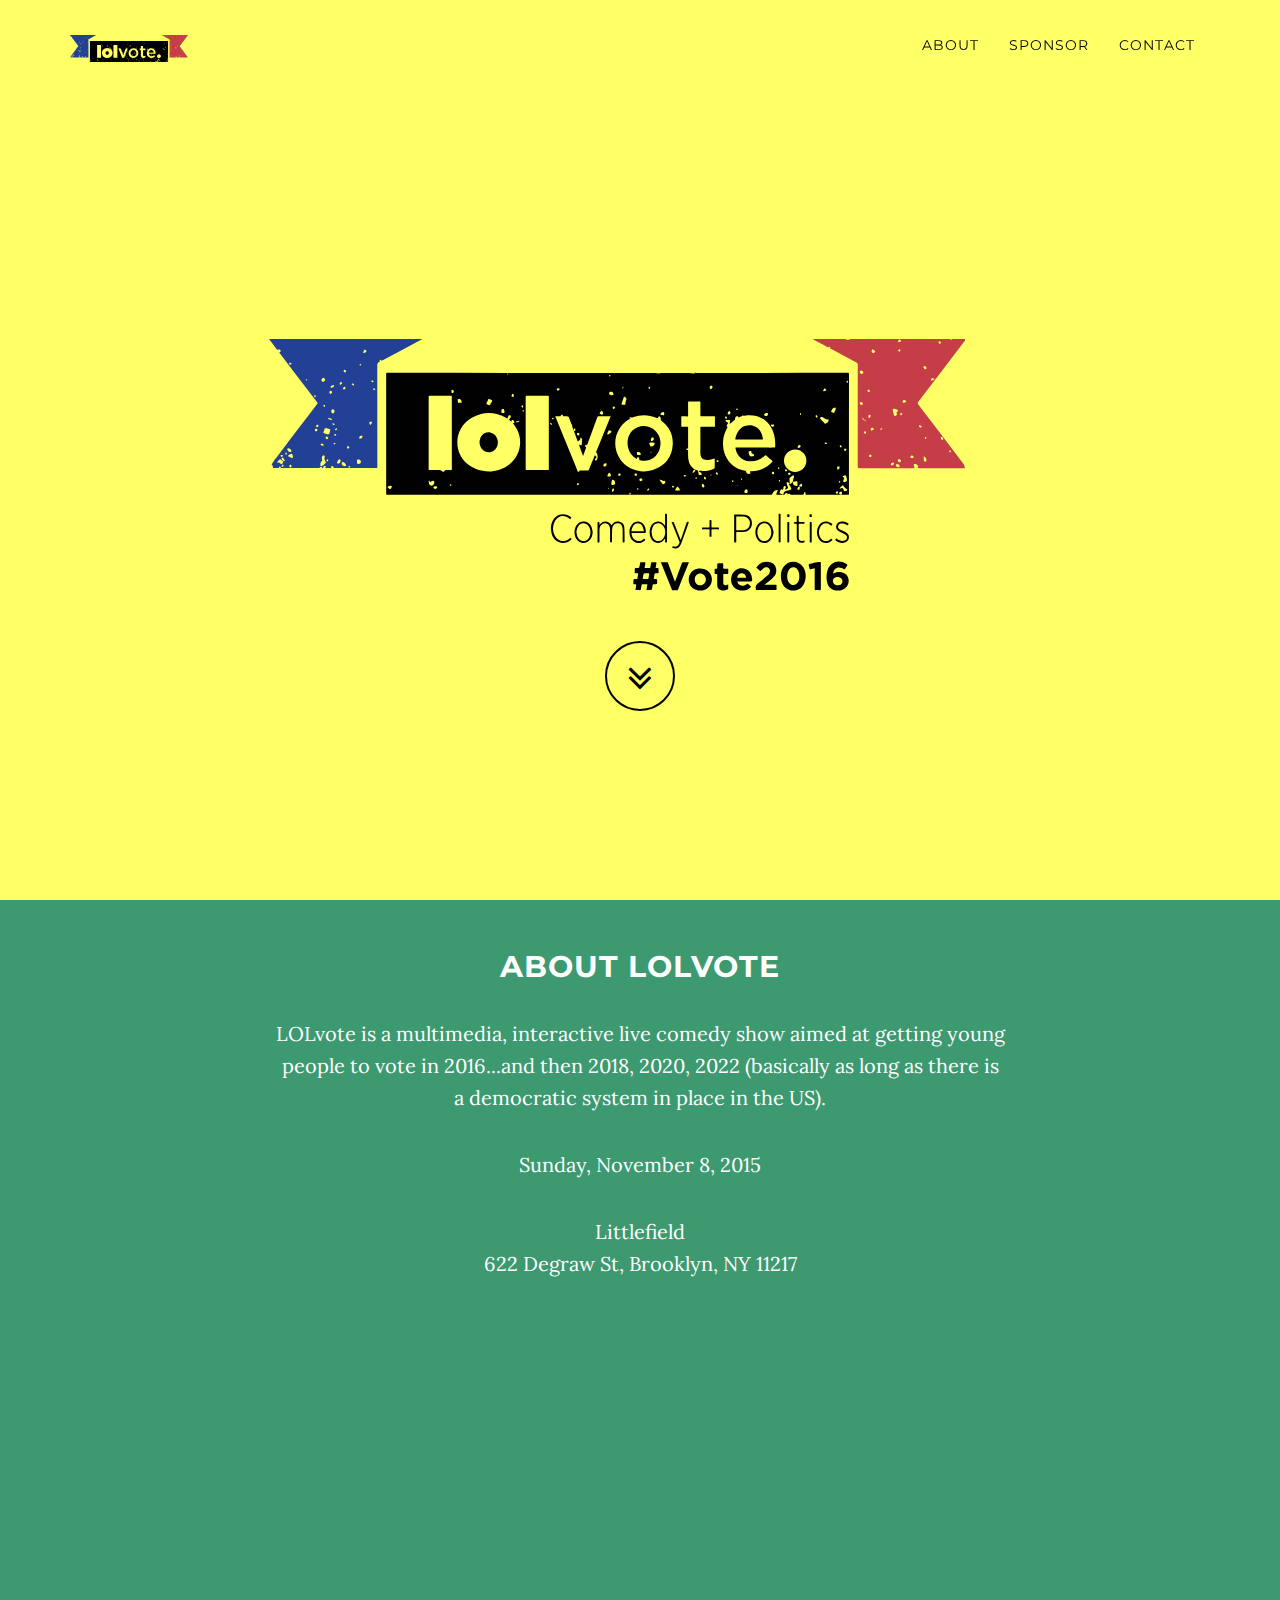
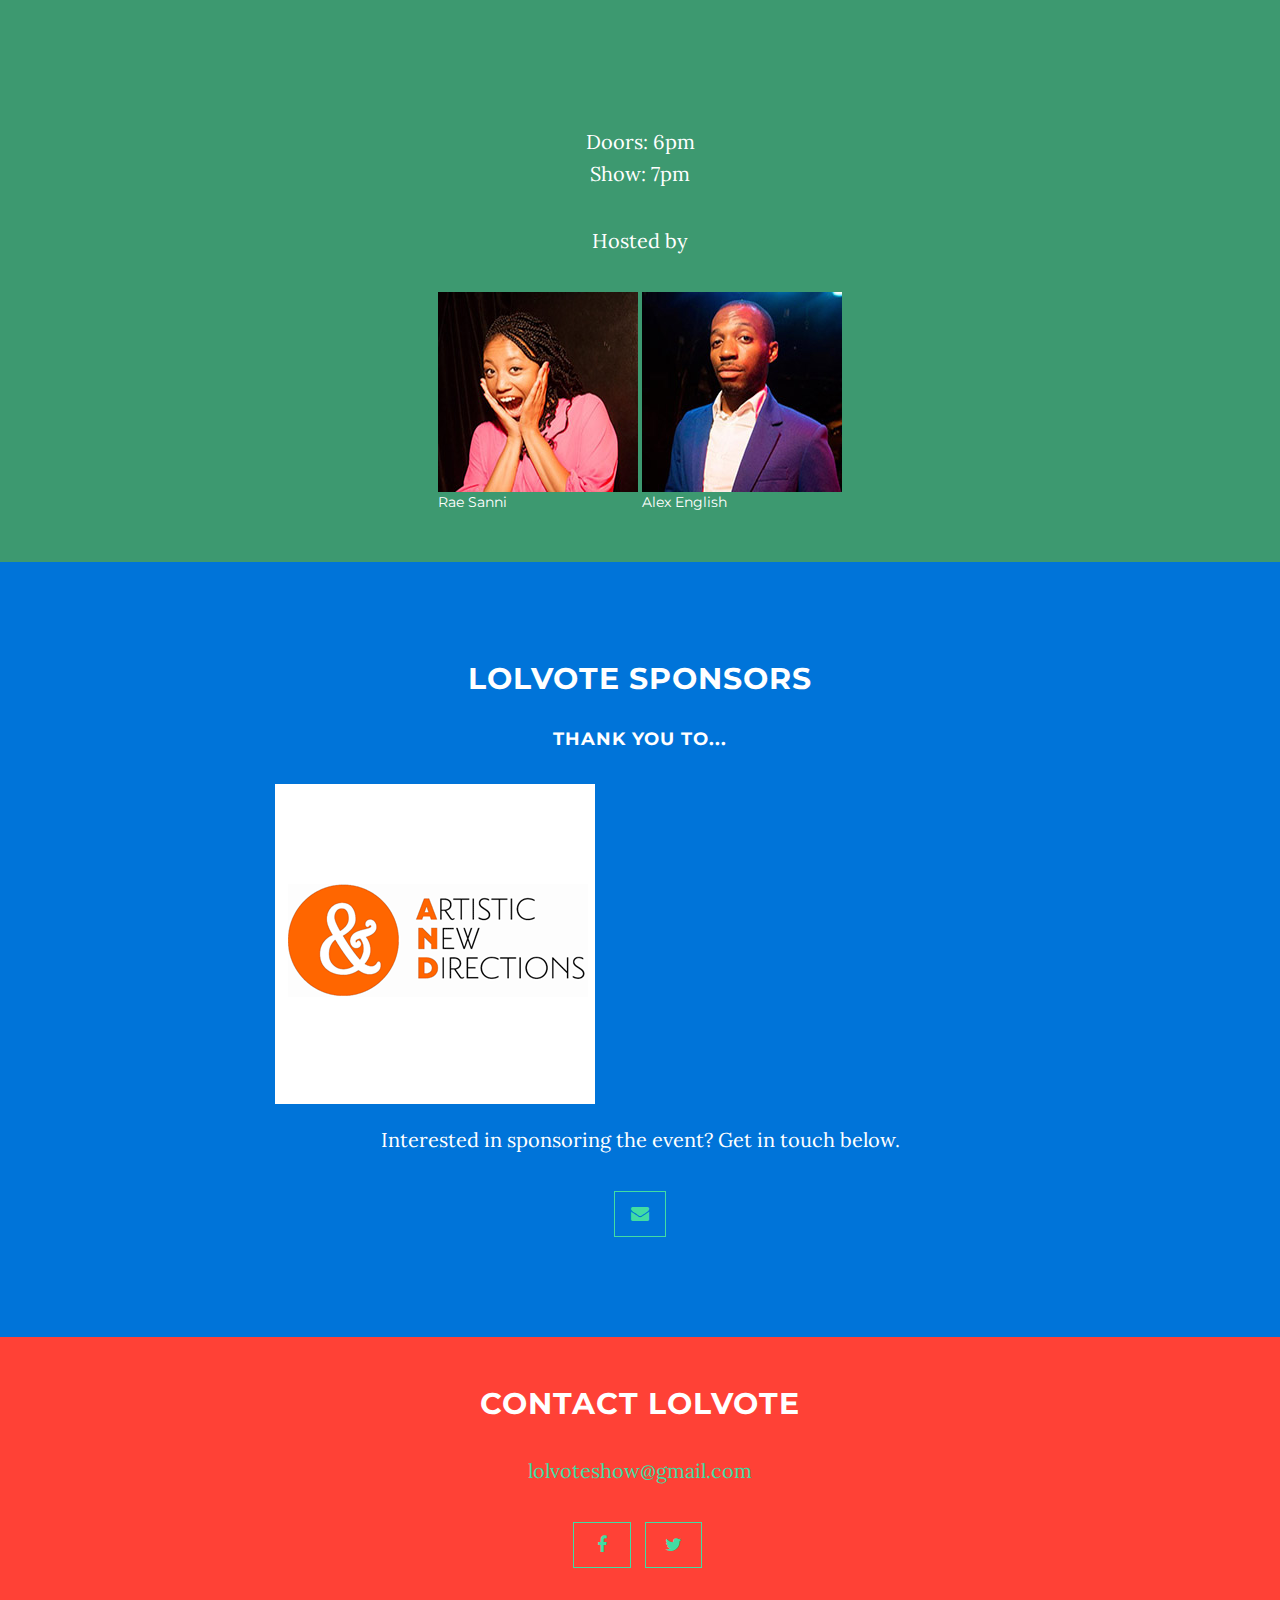
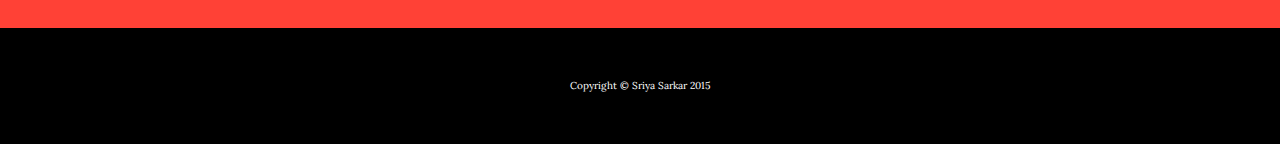
==== index.html @ 6c6dc71e "init commit" ====
<!DOCTYPE html>
<html lang="en">

<head>

    <meta charset="utf-8">
    <meta http-equiv="X-UA-Compatible" content="IE=edge">
    <meta name="viewport" content="width=device-width, initial-scale=1">
    <meta name="description" content="">
    <meta name="author" content="">

    <title>LOLvote</title>

    <!-- Bootstrap Core CSS -->
    <link href="css/bootstrap.min.css" rel="stylesheet">
    <!-- <link href="bootstrap-social-icons/style.css" rel="stylesheet"> -->
    <link href="font-awesome/css/font-awesome.css">

    <!-- Custom CSS -->
    <link href="bootstrap-social-icons/style.css" rel="stylesheet">
    <link href="css/grayscale.css" rel="stylesheet">

    <!-- Custom Fonts -->
    <link href="font-awesome/css/font-awesome.min.css" rel="stylesheet" type="text/css">
    <link href="http://fonts.googleapis.com/css?family=Lora:400,700,400italic,700italic" rel="stylesheet" type="text/css">
    <link href="http://fonts.googleapis.com/css?family=Montserrat:400,700" rel="stylesheet" type="text/css">

    <!-- HTML5 Shim and Respond.js IE8 support of HTML5 elements and media queries -->
    <!-- WARNING: Respond.js doesn't work if you view the page via file:// -->
    <!--[if lt IE 9]>
        <script src="https://oss.maxcdn.com/libs/html5shiv/3.7.0/html5shiv.js"></script>
        <script src="https://oss.maxcdn.com/libs/respond.js/1.4.2/respond.min.js"></script>
    <![endif]-->

</head>

<body id="page-top" data-spy="scroll" data-target=".navbar-fixed-top">

    <!-- Navigation -->
    <nav class="navbar navbar-custom navbar-fixed-top" role="navigation">
        <div class="container">
            <div class="navbar-header">
                <button type="button" class="navbar-toggle" data-toggle="collapse" data-target=".navbar-main-collapse">
                    <i class="fa fa-bars"></i>
                </button>
                <a class="navbar-brand page-scroll" href="#page-top"><img src="img/lolvote-navbar.svg" class="img-responsive2"></a>
            </div>

            <!-- Collect the nav links, forms, and other content for toggling -->
            <div class="collapse navbar-collapse navbar-right navbar-main-collapse">
                <ul class="nav navbar-nav">
                    <!-- Hidden li included to remove active class from about link when scrolled up past about section -->
                    <li class="hidden">
                        <a href="#page-top"><img src="img/lolvote-navbar.svg" class="img-responsive"></a>
                    </li>
                    <li>
                        <a class="page-scroll" href="#about">About</a>
                    </li>
                    <li>
                        <a class="page-scroll" href="#sponsor">Sponsor</a>
                    </li>
                    <li>
                        <a class="page-scroll" href="#contact">Contact</a>
                    </li>
                </ul>
            </div>
            <!-- /.navbar-collapse -->
        </div>
        <!-- /.container -->
    </nav>

    <!-- Intro Header -->
    <header class="intro">
        <div class="intro-body">
            <div class="container">
                <div class="row">
                    <div class="col-md-8 col-md-offset-2">
                        <img class="intro-img img-responsive" src="img/lolvote-color-funline2.svg">
                        <a href="#about" class="btn btn-circle page-scroll">
                            <i class="fa fa-angle-double-down animated"></i>
                        </a>
                    </div>
                </div>
            </div>
        </div>
    </header>

    <!-- About Section -->
    <section id="about" class="content-section text-center">
        <div class="about-section">
            <div class="container">
                <div class="col-lg-8 col-lg-offset-2">
                    <h2>About LOLvote</h2>
                    <p>LOLvote is a multimedia, interactive live comedy show aimed at getting young people to vote in 2016...and then 2018, 2020, 2022 (basically as long as there is a democratic system in place in the US).</p>
	                <p>Sunday, November 8, 2015</p>
	                <p>Littlefield<br>622 Degraw St, Brooklyn, NY 11217</p>
	                <div class="google-maps">
	                	<iframe src="https://www.google.com/maps/embed?pb=!1m18!1m12!1m3!1d3025.768020010691!2d-73.9857150496394!3d40.67908004746555!2m3!1f0!2f0!3f0!3m2!1i1024!2i768!4f13.1!3m3!1m2!1s0x89c25a54ce206051%3A0x4f17f450c1faeadc!2sLittlefield!5e0!3m2!1sen!2sus!4v1445190623119" style="border:0" allowfullscreen></iframe>
	                </div>
	                <p>Doors: 6pm<br>Show: 7pm</p>
	                <p>Hosted by<br></p>
		            <figure>
		            	<img src="img/rae.jpg" alt="Host Rae Sanni">
		               	<figcaption>Rae Sanni</figcaption>
		            </figure>
		            <figure>
		                <img src="img/alex.jpg" alt="Host Alex English">
		                <figcaption>Alex English</figcaption>
		            </figure>
                </div>
            </div>
        </div>
    </section>

    <!-- Sponsor Section -->
    <section id="sponsor" class="content-section text-center">
        <div class="sponsor-section">
            <div class="container">
                <div class="col-lg-8 col-lg-offset-2">
                    <h2>LOLvote Sponsors</h2>
                </div>

                <div class="col-lg-8 col-lg-offset-2">
                    <h4>Thank you to...</h4>
                    <img class="img-responsive" src="img/and.png">
                </div>

                <div class="col-lg-8 col-lg-offset-2">
                    <br><p>Interested in sponsoring the event? Get in touch below.</p>
                    <a href="mailto:lolvoteshow@gmail.com" class="btn btn-default btn-lg"><i class="fa fa-envelope"></i></a>
                </div>
            </div>
        </div>
    </section>

    <!-- Contact Section -->
    <section id="contact" class="content-section text-center">
        <div class="contact-section">
            <div class="container">
                <div class="col-lg-8 col-lg-offset-2">
                    <h2>Contact LOLvote</h2>
                
                    <p><a href="mailto:lolvoteshow@gmail.com">lolvoteshow@gmail.com</a>
                    </p>
                    <ul class="list-inline banner-social-buttons">
                        <li>
                            <a class="btn btn-default btn-lg" href="#"><i class="fa fa-facebook fa-fw"></i></a>
                        </li>
                        <li>
                            <a class="btn btn-default btn-lg" href="#"><i class="fa fa-twitter fa-fw"></i></a>
                        </li>
                    </ul>
                </div>
            </div>
        </div>
    </section>

    <!-- Map Section 
   <div id="map"></div> -->

    <!-- Footer -->
    <footer>
        <div class="container text-center">
            <p>Copyright &copy; Sriya Sarkar 2015</p>
        </div>
    </footer>

    <!-- jQuery -->
    <script src="js/jquery.js"></script>

    <!-- Bootstrap Core JavaScript -->
    <script src="js/bootstrap.min.js"></script>

    <!-- Plugin JavaScript -->
    <script src="js/jquery.easing.min.js"></script>

    <!-- Google Maps API Key - Use your own API key to enable the map feature. More information on the Google Maps API can be found at https://developers.google.com/maps/ -->
    <!--<script type="text/javascript" src="https://maps.googleapis.com/maps/api/js?key=AIzaSyCRngKslUGJTlibkQ3FkfTxj3Xss1UlZDA&sensor=false"></script> -->

    <!-- Custom Theme JavaScript -->
    <script src="js/grayscale.js"></script>

</body>

</html>
---- bootstrap-social-icons/style.css ----
/*
body {
    background: #fff;
    font-family: 'Open Sans', sans-serif;
    font-size: 14px;
    color: #888;
	line-height: 30px;
	font-weight: normal;
    text-align: center;
}

strong { font-weight: bold; font-style: italic; }

a, a:hover, a:focus {
	color: #f60;
	text-decoration: none;
    -o-transition: all .3s; -moz-transition: all .3s; -webkit-transition: all .3s; -ms-transition: all .3s; transition: all .3s;
}

h1, h2 {
	margin-top: 0;
	font-size: 28px;
	color: #555;
    font-weight: bold;
    line-height: 38px;
}

img { max-width: 100%; }

::-moz-selection { background: #aaa; color: #fff; text-shadow: none; }
::selection { background: #aaa; color: #fff; text-shadow: none; }

.icons-container {
	padding: 40px 0 50px 0;
}

.container-gray {
	background: #f8f8f8;
}

.icons-text {
	padding-bottom: 10px;
} 

/***** Header *****/   /*

header {
	padding: 35px 0 25px 0;
	background: #333;
}

header h1 {
	color: #888;
	font-style: italic;
}

header p a, header p a:focus { color: #fff; border-bottom: 1px dotted #fff; }
header p a:hover { color: #fff; border: 0; }

.logo {
	padding-bottom: 10px;
}

.logo a {
	display: inline-block;
	width: 146px;
	height: 30px;
	background: url(../img/logo.png) center center no-repeat;
	text-indent: -9999px;
} */

/***** Footer *****/  /*

footer {
	padding: 25px 0;
	background: #333;
}

.footer-copyright {
    color: #aaa;
}

.footer-copyright a, .footer-copyright a:focus { color: #fff; border-bottom: 1px dotted #fff; }
.footer-copyright a:hover { color: #fff; border: 0; }

/* Retina-ize logo */    /*
@media 
only screen and (-webkit-min-device-pixel-ratio: 2),
only screen and (   min--moz-device-pixel-ratio: 2),
only screen and (     -o-min-device-pixel-ratio: 2/1),
only screen and (        min-device-pixel-ratio: 2),
only screen and (                min-resolution: 192dpi),
only screen and (                min-resolution: 2dppx) {
	
    .logo a {
    	background-image: url(../img/logo@2x.png) !important; background-repeat: no-repeat !important; background-size: 146px 30px !important;
    }
	
} */


/******************************************************/
/********************* Icons **************************/

.azm-social {
	margin: 0;
	padding: 0;
	display: inline-block;
	color: #fff;
	text-align: center;
	-moz-border-radius: 0; -webkit-border-radius: 0; border-radius: 0;
	-o-transition: all .3s; -moz-transition: all .3s; -webkit-transition: all .3s; -ms-transition: all .3s; transition: all .3s;
}
.azm-social:hover, .azm-social:focus, .azm-social:active { outline: 0; opacity: 0.8; color: #fff; }

.azm-size-32 {
	width: 32px;
	height: 32px;
	margin: 5px;
	padding-top: 8px;
	font-size: 14px;
	line-height: 14px;
}

.azm-size-48 {
	width: 48px;
	height: 48px;
	margin: 8px;
	padding-top: 13px;
	font-size: 21px;
	line-height: 21px;
}

.azm-size-64 {
	width: 64px;
	height: 64px;
	margin: 10px;
	padding-top: 16px;
	font-size: 28px;
	line-height: 28px;
}

.azm-r-square {
	-moz-border-radius: 4px; -webkit-border-radius: 4px; border-radius: 4px;
}

.azm-circle {
	-moz-border-radius: 50%; -webkit-border-radius: 50%; border-radius: 50%;
}

.azm-btn {
	height: 48px;
	margin: 8px;
	padding: 13px 17px;
	font-size: 14px;
	line-height: 21px;
	font-weight: 300;
	-moz-border-radius: 4px; -webkit-border-radius: 4px; border-radius: 4px;
}
.azm-btn i { padding-right: 27px; font-size: 21px; line-height: 21px; vertical-align: top; }

.azm-btn i:after {
	content: "";
	position: absolute;
	top: -8px;
	left: 70%;
	width: 1px;
	height: 36px;
	background: #ccc;
	background: rgba(255, 255, 255, 0.3);
}

.azm-border-bottom {
	padding-top: 12px;
	border-bottom: 4px solid rgba(0, 0, 0, 0.1);
}

.azm-pill {
	-moz-border-radius: 400px; -webkit-border-radius: 400px; border-radius: 400px;
}

.azm-gradient {
	position: relative;
	overflow: hidden;
}

.azm-gradient:before {
	content: "";
	position: absolute;
	top: 0;
	left: 0;
	width: 100%;
	height: 100%;
	background: -moz-linear-gradient(top,  rgba(255,255,255,0.4) 0%, rgba(255,255,255,0) 100%); /* FF3.6+ */
	background: -webkit-gradient(linear, left top, left bottom, color-stop(0%,rgba(255,255,255,0.4)), color-stop(100%,rgba(255,255,255,0))); /* Chrome,Safari4+ */
	background: -webkit-linear-gradient(top,  rgba(255,255,255,0.4) 0%,rgba(255,255,255,0) 100%); /* Chrome10+,Safari5.1+ */
	background: -o-linear-gradient(top,  rgba(255,255,255,0.4) 0%,rgba(255,255,255,0) 100%); /* Opera 11.10+ */
	background: -ms-linear-gradient(top,  rgba(255,255,255,0.4) 0%,rgba(255,255,255,0) 100%); /* IE10+ */
	background: linear-gradient(to bottom,  rgba(255,255,255,0.4) 0%,rgba(255,255,255,0) 100%); /* W3C */
}

.azm-shadow-left {
	position: relative;
	overflow: hidden;
}

.azm-shadow-left:before {
	content: "";
	position: absolute;
	top: 0;
	left: 0;
	width: 50%;
	height: 100%;
	background: rgba(0, 0, 0, 0.1);
}

.azm-shadow-bottom {
	position: relative;
	overflow: hidden;
}

.azm-shadow-bottom:before {
	content: "";
	position: absolute;
	top: 50%;
	left: 0;
	width: 100%;
	height: 50%;
	background: rgba(0, 0, 0, 0.1);
}


.azm-android { background: #8ec147; }
.azm-apple { background: #777; }
.azm-behance { background: #0077ff; }
.azm-bitcoin { background: #f79012; }
.azm-buysellads { background: #c90100; }
.azm-codepen { background: #444; }
.azm-css3 { background: #0270bb; }
.azm-delicious { background: #31a9ff; }
.azm-deviantart { background: #05cc47; }
.azm-digg { background: #0093cc; }
.azm-dribbble { background: #ea4c89; }
.azm-dropbox { background: #007ee5; }
.azm-drupal { background: #0073ba; }
.azm-email-1 { background: #35c7ed; }
.azm-email-2 { background: #35c7ed; }
.azm-facebook { background: #4862a3; }
.azm-flickr { background: #ff1981; }
.azm-foursquare { background: #f04d7a; }
.azm-git { background: #f64d27; }
.azm-github { background: #999; }
.azm-google { background: #3f85f4; }
.azm-google-plus { background: #dd4b39; }
.azm-html5 { background: #e54d26; }
.azm-instagram { background: #3d6b92; }
.azm-joomla { background: #fc8f30; }
.azm-jsfiddle { background: #4679bd; }
.azm-lastfm { background: #df1c23; }
.azm-linkedin { background: #0177b5; }
.azm-linux { background: #39a6df; }
.azm-maxcdn { background: #ff5b02; }
.azm-medium { background: #333; }
.azm-pagelines { background: #444; }
.azm-paypal { background: #009cde; }
.azm-pinterest { background: #db242c; }
.azm-reddit { background: #ff4500; }
.azm-rss { background: #fc8f55; }
.azm-share { background: #01924b; }
.azm-skype { background: #00aff0; }
.azm-slideshare { background: #0679b5; }
.azm-soundcloud { background: #ff4e00; }
.azm-spotify { background: #84bd00; }
.azm-stack-exchange { background: #366fb3; }
.azm-stack-overflow { background: #07c; }
.azm-stumbleupon { background: #ea4b24; }
.azm-trello { background: #026aa7; }
.azm-tumblr { background: #2c4762; }
.azm-twitter { background: #55acee; }
.azm-vimeo { background: #44bbff; }
.azm-vine { background: #00bf8f; }
.azm-vk { background: #6281a3; }
.azm-whatsapp { background: #59ac23; }
.azm-windows { background: #00bcf2; }
.azm-wordpress { background: #1e8cbe; }
.azm-xing { background: #006464; }
.azm-yahoo { background: #5210c4; }
.azm-yelp { background: #c41200; }
.azm-youtube { background: #d02022; }
.azm-youtube-play { background: #d02022; }

/***** long shadows *****/
.azm-long-shadow {
	overflow: hidden;
}

.azm-long-shadow.azm-android {text-shadow:rgb(128,174,64) 1px 1px,rgb(128,174,64) 2px 2px,rgb(128,174,64) 3px 3px,rgb(128,174,64) 4px 4px,rgb(128,175,64) 5px 5px,rgb(129,175,64) 6px 6px,rgb(129,175,64) 7px 7px,rgb(129,175,64) 8px 8px,rgb(129,176,64) 9px 9px,rgb(129,176,64) 10px 10px,rgb(129,176,64) 11px 11px,rgb(130,176,65) 12px 12px,rgb(130,177,65) 13px 13px,rgb(130,177,65) 14px 14px,rgb(130,177,65) 15px 15px,rgb(130,177,65) 16px 16px,rgb(130,178,65) 17px 17px,rgb(131,178,65) 18px 18px,rgb(131,178,65) 19px 19px,rgb(131,178,65) 20px 20px,rgb(131,178,65) 21px 21px,rgb(131,179,65) 22px 22px,rgb(132,179,66) 23px 23px,rgb(132,179,66) 24px 24px,rgb(132,179,66) 25px 25px,rgb(132,180,66) 26px 26px,rgb(132,180,66) 27px 27px,rgb(132,180,66) 28px 28px,rgb(133,180,66) 29px 29px,rgb(133,181,66) 30px 30px,rgb(133,181,66) 31px 31px,rgb(133,181,66) 32px 32px,rgb(133,181,66) 33px 33px,rgb(133,182,66) 34px 34px,rgb(134,182,67) 35px 35px,rgb(134,182,67) 36px 36px,rgb(134,182,67) 37px 37px,rgb(134,183,67) 38px 38px,rgb(134,183,67) 39px 39px,rgb(135,183,67) 40px 40px,rgb(135,183,67) 41px 41px,rgb(135,183,67) 42px 42px,rgb(135,184,67) 43px 43px,rgb(135,184,67) 44px 44px,rgb(135,184,67) 45px 45px,rgb(136,184,68) 46px 46px,rgb(136,185,68) 47px 47px,rgb(136,185,68) 48px 48px,rgb(136,185,68) 49px 49px,rgb(136,185,68) 50px 50px,rgb(136,186,68) 51px 51px,rgb(137,186,68) 52px 52px,rgb(137,186,68) 53px 53px,rgb(137,186,68) 54px 54px,rgb(137,187,68) 55px 55px,rgb(137,187,68) 56px 56px,rgb(137,187,68) 57px 57px,rgb(138,187,69) 58px 58px,rgb(138,188,69) 59px 59px,rgb(138,188,69) 60px 60px,rgb(138,188,69) 61px 61px,rgb(138,188,69) 62px 62px,rgb(139,188,69) 63px 63px,rgb(139,189,69) 64px 64px,rgb(139,189,69) 65px 65px,rgb(139,189,69) 66px 66px,rgb(139,189,69) 67px 67px,rgb(139,190,69) 68px 68px,rgb(140,190,70) 69px 69px,rgb(140,190,70) 70px 70px,rgb(140,190,70) 71px 71px,rgb(140,191,70) 72px 72px,rgb(140,191,70) 73px 73px,rgb(140,191,70) 74px 74px,rgb(141,191,70) 75px 75px,rgb(141,192,70) 76px 76px,rgb(141,192,70) 77px 77px,rgb(141,192,70) 78px 78px,rgb(141,192,70) 79px 79px,rgb(142,193,71) 80px 80px}
.azm-long-shadow.azm-apple {text-shadow:rgb(107,107,107) 1px 1px,rgb(107,107,107) 2px 2px,rgb(107,107,107) 3px 3px,rgb(107,107,107) 4px 4px,rgb(107,107,107) 5px 5px,rgb(107,107,107) 6px 6px,rgb(108,108,108) 7px 7px,rgb(108,108,108) 8px 8px,rgb(108,108,108) 9px 9px,rgb(108,108,108) 10px 10px,rgb(108,108,108) 11px 11px,rgb(108,108,108) 12px 12px,rgb(108,108,108) 13px 13px,rgb(109,109,109) 14px 14px,rgb(109,109,109) 15px 15px,rgb(109,109,109) 16px 16px,rgb(109,109,109) 17px 17px,rgb(109,109,109) 18px 18px,rgb(109,109,109) 19px 19px,rgb(110,110,110) 20px 20px,rgb(110,110,110) 21px 21px,rgb(110,110,110) 22px 22px,rgb(110,110,110) 23px 23px,rgb(110,110,110) 24px 24px,rgb(110,110,110) 25px 25px,rgb(110,110,110) 26px 26px,rgb(111,111,111) 27px 27px,rgb(111,111,111) 28px 28px,rgb(111,111,111) 29px 29px,rgb(111,111,111) 30px 30px,rgb(111,111,111) 31px 31px,rgb(111,111,111) 32px 32px,rgb(111,111,111) 33px 33px,rgb(112,112,112) 34px 34px,rgb(112,112,112) 35px 35px,rgb(112,112,112) 36px 36px,rgb(112,112,112) 37px 37px,rgb(112,112,112) 38px 38px,rgb(112,112,112) 39px 39px,rgb(113,113,113) 40px 40px,rgb(113,113,113) 41px 41px,rgb(113,113,113) 42px 42px,rgb(113,113,113) 43px 43px,rgb(113,113,113) 44px 44px,rgb(113,113,113) 45px 45px,rgb(113,113,113) 46px 46px,rgb(114,114,114) 47px 47px,rgb(114,114,114) 48px 48px,rgb(114,114,114) 49px 49px,rgb(114,114,114) 50px 50px,rgb(114,114,114) 51px 51px,rgb(114,114,114) 52px 52px,rgb(114,114,114) 53px 53px,rgb(115,115,115) 54px 54px,rgb(115,115,115) 55px 55px,rgb(115,115,115) 56px 56px,rgb(115,115,115) 57px 57px,rgb(115,115,115) 58px 58px,rgb(115,115,115) 59px 59px,rgb(116,116,116) 60px 60px,rgb(116,116,116) 61px 61px,rgb(116,116,116) 62px 62px,rgb(116,116,116) 63px 63px,rgb(116,116,116) 64px 64px,rgb(116,116,116) 65px 65px,rgb(116,116,116) 66px 66px,rgb(117,117,117) 67px 67px,rgb(117,117,117) 68px 68px,rgb(117,117,117) 69px 69px,rgb(117,117,117) 70px 70px,rgb(117,117,117) 71px 71px,rgb(117,117,117) 72px 72px,rgb(117,117,117) 73px 73px,rgb(118,118,118) 74px 74px,rgb(118,118,118) 75px 75px,rgb(118,118,118) 76px 76px,rgb(118,118,118) 77px 77px,rgb(118,118,118) 78px 78px,rgb(118,118,118) 79px 79px,rgb(119,119,119) 80px 80px}
.azm-long-shadow.azm-behance {text-shadow:rgb(0,107,230) 1px 1px,rgb(0,107,230) 2px 2px,rgb(0,107,230) 3px 3px,rgb(0,107,231) 4px 4px,rgb(0,107,231) 5px 5px,rgb(0,107,231) 6px 6px,rgb(0,108,232) 7px 7px,rgb(0,108,232) 8px 8px,rgb(0,108,232) 9px 9px,rgb(0,108,233) 10px 10px,rgb(0,108,233) 11px 11px,rgb(0,108,233) 12px 12px,rgb(0,108,234) 13px 13px,rgb(0,109,234) 14px 14px,rgb(0,109,234) 15px 15px,rgb(0,109,235) 16px 16px,rgb(0,109,235) 17px 17px,rgb(0,109,235) 18px 18px,rgb(0,109,235) 19px 19px,rgb(0,110,236) 20px 20px,rgb(0,110,236) 21px 21px,rgb(0,110,236) 22px 22px,rgb(0,110,237) 23px 23px,rgb(0,110,237) 24px 24px,rgb(0,110,237) 25px 25px,rgb(0,110,238) 26px 26px,rgb(0,111,238) 27px 27px,rgb(0,111,238) 28px 28px,rgb(0,111,239) 29px 29px,rgb(0,111,239) 30px 30px,rgb(0,111,239) 31px 31px,rgb(0,111,240) 32px 32px,rgb(0,111,240) 33px 33px,rgb(0,112,240) 34px 34px,rgb(0,112,240) 35px 35px,rgb(0,112,241) 36px 36px,rgb(0,112,241) 37px 37px,rgb(0,112,241) 38px 38px,rgb(0,112,242) 39px 39px,rgb(0,113,242) 40px 40px,rgb(0,113,242) 41px 41px,rgb(0,113,243) 42px 42px,rgb(0,113,243) 43px 43px,rgb(0,113,243) 44px 44px,rgb(0,113,244) 45px 45px,rgb(0,113,244) 46px 46px,rgb(0,114,244) 47px 47px,rgb(0,114,245) 48px 48px,rgb(0,114,245) 49px 49px,rgb(0,114,245) 50px 50px,rgb(0,114,245) 51px 51px,rgb(0,114,246) 52px 52px,rgb(0,114,246) 53px 53px,rgb(0,115,246) 54px 54px,rgb(0,115,247) 55px 55px,rgb(0,115,247) 56px 56px,rgb(0,115,247) 57px 57px,rgb(0,115,248) 58px 58px,rgb(0,115,248) 59px 59px,rgb(0,116,248) 60px 60px,rgb(0,116,249) 61px 61px,rgb(0,116,249) 62px 62px,rgb(0,116,249) 63px 63px,rgb(0,116,250) 64px 64px,rgb(0,116,250) 65px 65px,rgb(0,116,250) 66px 66px,rgb(0,117,250) 67px 67px,rgb(0,117,251) 68px 68px,rgb(0,117,251) 69px 69px,rgb(0,117,251) 70px 70px,rgb(0,117,252) 71px 71px,rgb(0,117,252) 72px 72px,rgb(0,117,252) 73px 73px,rgb(0,118,253) 74px 74px,rgb(0,118,253) 75px 75px,rgb(0,118,253) 76px 76px,rgb(0,118,254) 77px 77px,rgb(0,118,254) 78px 78px,rgb(0,118,254) 79px 79px,rgb(0,119,255) 80px 80px}
.azm-long-shadow.azm-bitcoin {text-shadow:rgb(222,130,16) 1px 1px,rgb(222,130,16) 2px 2px,rgb(222,130,16) 3px 3px,rgb(223,130,16) 4px 4px,rgb(223,130,16) 5px 5px,rgb(223,131,16) 6px 6px,rgb(224,131,16) 7px 7px,rgb(224,131,16) 8px 8px,rgb(224,131,16) 9px 9px,rgb(225,131,16) 10px 10px,rgb(225,131,16) 11px 11px,rgb(225,132,16) 12px 12px,rgb(226,132,16) 13px 13px,rgb(226,132,16) 14px 14px,rgb(226,132,16) 15px 15px,rgb(227,132,16) 16px 16px,rgb(227,132,16) 17px 17px,rgb(227,133,16) 18px 18px,rgb(227,133,16) 19px 19px,rgb(228,133,16) 20px 20px,rgb(228,133,16) 21px 21px,rgb(228,133,16) 22px 22px,rgb(229,134,16) 23px 23px,rgb(229,134,16) 24px 24px,rgb(229,134,16) 25px 25px,rgb(230,134,16) 26px 26px,rgb(230,134,16) 27px 27px,rgb(230,134,16) 28px 28px,rgb(231,135,16) 29px 29px,rgb(231,135,16) 30px 30px,rgb(231,135,16) 31px 31px,rgb(232,135,16) 32px 32px,rgb(232,135,16) 33px 33px,rgb(232,135,16) 34px 34px,rgb(232,136,16) 35px 35px,rgb(233,136,16) 36px 36px,rgb(233,136,16) 37px 37px,rgb(233,136,16) 38px 38px,rgb(234,136,16) 39px 39px,rgb(234,137,17) 40px 40px,rgb(234,137,17) 41px 41px,rgb(235,137,17) 42px 42px,rgb(235,137,17) 43px 43px,rgb(235,137,17) 44px 44px,rgb(236,137,17) 45px 45px,rgb(236,138,17) 46px 46px,rgb(236,138,17) 47px 47px,rgb(237,138,17) 48px 48px,rgb(237,138,17) 49px 49px,rgb(237,138,17) 50px 50px,rgb(237,138,17) 51px 51px,rgb(238,139,17) 52px 52px,rgb(238,139,17) 53px 53px,rgb(238,139,17) 54px 54px,rgb(239,139,17) 55px 55px,rgb(239,139,17) 56px 56px,rgb(239,139,17) 57px 57px,rgb(240,140,17) 58px 58px,rgb(240,140,17) 59px 59px,rgb(240,140,17) 60px 60px,rgb(241,140,17) 61px 61px,rgb(241,140,17) 62px 62px,rgb(241,141,17) 63px 63px,rgb(242,141,17) 64px 64px,rgb(242,141,17) 65px 65px,rgb(242,141,17) 66px 66px,rgb(242,141,17) 67px 67px,rgb(243,141,17) 68px 68px,rgb(243,142,17) 69px 69px,rgb(243,142,17) 70px 70px,rgb(244,142,17) 71px 71px,rgb(244,142,17) 72px 72px,rgb(244,142,17) 73px 73px,rgb(245,142,17) 74px 74px,rgb(245,143,17) 75px 75px,rgb(245,143,17) 76px 76px,rgb(246,143,17) 77px 77px,rgb(246,143,17) 78px 78px,rgb(246,143,17) 79px 79px,rgb(247,144,18) 80px 80px}
.azm-long-shadow.azm-buysellads {text-shadow:rgb(181,1,0) 1px 1px,rgb(181,1,0) 2px 2px,rgb(181,1,0) 3px 3px,rgb(182,1,0) 4px 4px,rgb(182,1,0) 5px 5px,rgb(182,1,0) 6px 6px,rgb(182,1,0) 7px 7px,rgb(183,1,0) 8px 8px,rgb(183,1,0) 9px 9px,rgb(183,1,0) 10px 10px,rgb(183,1,0) 11px 11px,rgb(184,1,0) 12px 12px,rgb(184,1,0) 13px 13px,rgb(184,1,0) 14px 14px,rgb(184,1,0) 15px 15px,rgb(185,1,0) 16px 16px,rgb(185,1,0) 17px 17px,rgb(185,1,0) 18px 18px,rgb(185,1,0) 19px 19px,rgb(186,1,0) 20px 20px,rgb(186,1,0) 21px 21px,rgb(186,1,0) 22px 22px,rgb(186,1,0) 23px 23px,rgb(187,1,0) 24px 24px,rgb(187,1,0) 25px 25px,rgb(187,1,0) 26px 26px,rgb(187,1,0) 27px 27px,rgb(188,1,0) 28px 28px,rgb(188,1,0) 29px 29px,rgb(188,1,0) 30px 30px,rgb(188,1,0) 31px 31px,rgb(189,1,0) 32px 32px,rgb(189,1,0) 33px 33px,rgb(189,1,0) 34px 34px,rgb(189,1,0) 35px 35px,rgb(190,1,0) 36px 36px,rgb(190,1,0) 37px 37px,rgb(190,1,0) 38px 38px,rgb(190,1,0) 39px 39px,rgb(191,1,0) 40px 40px,rgb(191,1,0) 41px 41px,rgb(191,1,0) 42px 42px,rgb(191,1,0) 43px 43px,rgb(192,1,0) 44px 44px,rgb(192,1,0) 45px 45px,rgb(192,1,0) 46px 46px,rgb(192,1,0) 47px 47px,rgb(193,1,0) 48px 48px,rgb(193,1,0) 49px 49px,rgb(193,1,0) 50px 50px,rgb(193,1,0) 51px 51px,rgb(194,1,0) 52px 52px,rgb(194,1,0) 53px 53px,rgb(194,1,0) 54px 54px,rgb(194,1,0) 55px 55px,rgb(195,1,0) 56px 56px,rgb(195,1,0) 57px 57px,rgb(195,1,0) 58px 58px,rgb(195,1,0) 59px 59px,rgb(196,1,0) 60px 60px,rgb(196,1,0) 61px 61px,rgb(196,1,0) 62px 62px,rgb(196,1,0) 63px 63px,rgb(197,1,0) 64px 64px,rgb(197,1,0) 65px 65px,rgb(197,1,0) 66px 66px,rgb(197,1,0) 67px 67px,rgb(198,1,0) 68px 68px,rgb(198,1,0) 69px 69px,rgb(198,1,0) 70px 70px,rgb(198,1,0) 71px 71px,rgb(199,1,0) 72px 72px,rgb(199,1,0) 73px 73px,rgb(199,1,0) 74px 74px,rgb(199,1,0) 75px 75px,rgb(200,1,0) 76px 76px,rgb(200,1,0) 77px 77px,rgb(200,1,0) 78px 78px,rgb(200,1,0) 79px 79px,rgb(201,1,0) 80px 80px}
.azm-long-shadow.azm-codepen {text-shadow:rgb(61,61,61) 1px 1px,rgb(61,61,61) 2px 2px,rgb(61,61,61) 3px 3px,rgb(61,61,61) 4px 4px,rgb(61,61,61) 5px 5px,rgb(61,61,61) 6px 6px,rgb(61,61,61) 7px 7px,rgb(61,61,61) 8px 8px,rgb(61,61,61) 9px 9px,rgb(61,61,61) 10px 10px,rgb(61,61,61) 11px 11px,rgb(62,62,62) 12px 12px,rgb(62,62,62) 13px 13px,rgb(62,62,62) 14px 14px,rgb(62,62,62) 15px 15px,rgb(62,62,62) 16px 16px,rgb(62,62,62) 17px 17px,rgb(62,62,62) 18px 18px,rgb(62,62,62) 19px 19px,rgb(62,62,62) 20px 20px,rgb(62,62,62) 21px 21px,rgb(62,62,62) 22px 22px,rgb(63,63,63) 23px 23px,rgb(63,63,63) 24px 24px,rgb(63,63,63) 25px 25px,rgb(63,63,63) 26px 26px,rgb(63,63,63) 27px 27px,rgb(63,63,63) 28px 28px,rgb(63,63,63) 29px 29px,rgb(63,63,63) 30px 30px,rgb(63,63,63) 31px 31px,rgb(63,63,63) 32px 32px,rgb(63,63,63) 33px 33px,rgb(63,63,63) 34px 34px,rgb(64,64,64) 35px 35px,rgb(64,64,64) 36px 36px,rgb(64,64,64) 37px 37px,rgb(64,64,64) 38px 38px,rgb(64,64,64) 39px 39px,rgb(64,64,64) 40px 40px,rgb(64,64,64) 41px 41px,rgb(64,64,64) 42px 42px,rgb(64,64,64) 43px 43px,rgb(64,64,64) 44px 44px,rgb(64,64,64) 45px 45px,rgb(65,65,65) 46px 46px,rgb(65,65,65) 47px 47px,rgb(65,65,65) 48px 48px,rgb(65,65,65) 49px 49px,rgb(65,65,65) 50px 50px,rgb(65,65,65) 51px 51px,rgb(65,65,65) 52px 52px,rgb(65,65,65) 53px 53px,rgb(65,65,65) 54px 54px,rgb(65,65,65) 55px 55px,rgb(65,65,65) 56px 56px,rgb(65,65,65) 57px 57px,rgb(66,66,66) 58px 58px,rgb(66,66,66) 59px 59px,rgb(66,66,66) 60px 60px,rgb(66,66,66) 61px 61px,rgb(66,66,66) 62px 62px,rgb(66,66,66) 63px 63px,rgb(66,66,66) 64px 64px,rgb(66,66,66) 65px 65px,rgb(66,66,66) 66px 66px,rgb(66,66,66) 67px 67px,rgb(66,66,66) 68px 68px,rgb(67,67,67) 69px 69px,rgb(67,67,67) 70px 70px,rgb(67,67,67) 71px 71px,rgb(67,67,67) 72px 72px,rgb(67,67,67) 73px 73px,rgb(67,67,67) 74px 74px,rgb(67,67,67) 75px 75px,rgb(67,67,67) 76px 76px,rgb(67,67,67) 77px 77px,rgb(67,67,67) 78px 78px,rgb(67,67,67) 79px 79px,rgb(68,68,68) 80px 80px}
.azm-long-shadow.azm-css3 {text-shadow:rgb(2,101,168) 1px 1px,rgb(2,101,168) 2px 2px,rgb(2,101,168) 3px 3px,rgb(2,101,168) 4px 4px,rgb(2,101,169) 5px 5px,rgb(2,101,169) 6px 6px,rgb(2,101,169) 7px 7px,rgb(2,102,169) 8px 8px,rgb(2,102,170) 9px 9px,rgb(2,102,170) 10px 10px,rgb(2,102,170) 11px 11px,rgb(2,102,170) 12px 12px,rgb(2,102,171) 13px 13px,rgb(2,102,171) 14px 14px,rgb(2,103,171) 15px 15px,rgb(2,103,171) 16px 16px,rgb(2,103,172) 17px 17px,rgb(2,103,172) 18px 18px,rgb(2,103,172) 19px 19px,rgb(2,103,172) 20px 20px,rgb(2,103,172) 21px 21px,rgb(2,104,173) 22px 22px,rgb(2,104,173) 23px 23px,rgb(2,104,173) 24px 24px,rgb(2,104,173) 25px 25px,rgb(2,104,174) 26px 26px,rgb(2,104,174) 27px 27px,rgb(2,104,174) 28px 28px,rgb(2,104,174) 29px 29px,rgb(2,105,175) 30px 30px,rgb(2,105,175) 31px 31px,rgb(2,105,175) 32px 32px,rgb(2,105,175) 33px 33px,rgb(2,105,176) 34px 34px,rgb(2,105,176) 35px 35px,rgb(2,105,176) 36px 36px,rgb(2,106,176) 37px 37px,rgb(2,106,177) 38px 38px,rgb(2,106,177) 39px 39px,rgb(2,106,177) 40px 40px,rgb(2,106,177) 41px 41px,rgb(2,106,177) 42px 42px,rgb(2,106,178) 43px 43px,rgb(2,107,178) 44px 44px,rgb(2,107,178) 45px 45px,rgb(2,107,178) 46px 46px,rgb(2,107,179) 47px 47px,rgb(2,107,179) 48px 48px,rgb(2,107,179) 49px 49px,rgb(2,107,179) 50px 50px,rgb(2,108,180) 51px 51px,rgb(2,108,180) 52px 52px,rgb(2,108,180) 53px 53px,rgb(2,108,180) 54px 54px,rgb(2,108,181) 55px 55px,rgb(2,108,181) 56px 56px,rgb(2,108,181) 57px 57px,rgb(2,108,181) 58px 58px,rgb(2,109,182) 59px 59px,rgb(2,109,182) 60px 60px,rgb(2,109,182) 61px 61px,rgb(2,109,182) 62px 62px,rgb(2,109,182) 63px 63px,rgb(2,109,183) 64px 64px,rgb(2,109,183) 65px 65px,rgb(2,110,183) 66px 66px,rgb(2,110,183) 67px 67px,rgb(2,110,184) 68px 68px,rgb(2,110,184) 69px 69px,rgb(2,110,184) 70px 70px,rgb(2,110,184) 71px 71px,rgb(2,110,185) 72px 72px,rgb(2,111,185) 73px 73px,rgb(2,111,185) 74px 74px,rgb(2,111,185) 75px 75px,rgb(2,111,186) 76px 76px,rgb(2,111,186) 77px 77px,rgb(2,111,186) 78px 78px,rgb(2,111,186) 79px 79px,rgb(2,112,187) 80px 80px}
.azm-long-shadow.azm-delicious {text-shadow:rgb(44,152,230) 1px 1px,rgb(44,152,230) 2px 2px,rgb(44,152,230) 3px 3px,rgb(44,152,231) 4px 4px,rgb(44,153,231) 5px 5px,rgb(44,153,231) 6px 6px,rgb(44,153,232) 7px 7px,rgb(44,153,232) 8px 8px,rgb(44,153,232) 9px 9px,rgb(44,154,233) 10px 10px,rgb(44,154,233) 11px 11px,rgb(44,154,233) 12px 12px,rgb(44,154,234) 13px 13px,rgb(44,154,234) 14px 14px,rgb(44,155,234) 15px 15px,rgb(45,155,235) 16px 16px,rgb(45,155,235) 17px 17px,rgb(45,155,235) 18px 18px,rgb(45,156,235) 19px 19px,rgb(45,156,236) 20px 20px,rgb(45,156,236) 21px 21px,rgb(45,156,236) 22px 22px,rgb(45,156,237) 23px 23px,rgb(45,157,237) 24px 24px,rgb(45,157,237) 25px 25px,rgb(45,157,238) 26px 26px,rgb(45,157,238) 27px 27px,rgb(45,157,238) 28px 28px,rgb(45,158,239) 29px 29px,rgb(45,158,239) 30px 30px,rgb(45,158,239) 31px 31px,rgb(46,158,240) 32px 32px,rgb(46,159,240) 33px 33px,rgb(46,159,240) 34px 34px,rgb(46,159,240) 35px 35px,rgb(46,159,241) 36px 36px,rgb(46,159,241) 37px 37px,rgb(46,160,241) 38px 38px,rgb(46,160,242) 39px 39px,rgb(46,160,242) 40px 40px,rgb(46,160,242) 41px 41px,rgb(46,160,243) 42px 42px,rgb(46,161,243) 43px 43px,rgb(46,161,243) 44px 44px,rgb(46,161,244) 45px 45px,rgb(46,161,244) 46px 46px,rgb(46,161,244) 47px 47px,rgb(47,162,245) 48px 48px,rgb(47,162,245) 49px 49px,rgb(47,162,245) 50px 50px,rgb(47,162,245) 51px 51px,rgb(47,163,246) 52px 52px,rgb(47,163,246) 53px 53px,rgb(47,163,246) 54px 54px,rgb(47,163,247) 55px 55px,rgb(47,163,247) 56px 56px,rgb(47,164,247) 57px 57px,rgb(47,164,248) 58px 58px,rgb(47,164,248) 59px 59px,rgb(47,164,248) 60px 60px,rgb(47,164,249) 61px 61px,rgb(47,165,249) 62px 62px,rgb(47,165,249) 63px 63px,rgb(48,165,250) 64px 64px,rgb(48,165,250) 65px 65px,rgb(48,166,250) 66px 66px,rgb(48,166,250) 67px 67px,rgb(48,166,251) 68px 68px,rgb(48,166,251) 69px 69px,rgb(48,166,251) 70px 70px,rgb(48,167,252) 71px 71px,rgb(48,167,252) 72px 72px,rgb(48,167,252) 73px 73px,rgb(48,167,253) 74px 74px,rgb(48,167,253) 75px 75px,rgb(48,168,253) 76px 76px,rgb(48,168,254) 77px 77px,rgb(48,168,254) 78px 78px,rgb(48,168,254) 79px 79px,rgb(49,169,255) 80px 80px}
.azm-long-shadow.azm-deviantart {text-shadow:rgb(5,184,64) 1px 1px,rgb(5,184,64) 2px 2px,rgb(5,184,64) 3px 3px,rgb(5,185,64) 4px 4px,rgb(5,185,64) 5px 5px,rgb(5,185,64) 6px 6px,rgb(5,185,64) 7px 7px,rgb(5,186,64) 8px 8px,rgb(5,186,64) 9px 9px,rgb(5,186,64) 10px 10px,rgb(5,186,64) 11px 11px,rgb(5,187,65) 12px 12px,rgb(5,187,65) 13px 13px,rgb(5,187,65) 14px 14px,rgb(5,187,65) 15px 15px,rgb(5,188,65) 16px 16px,rgb(5,188,65) 17px 17px,rgb(5,188,65) 18px 18px,rgb(5,188,65) 19px 19px,rgb(5,189,65) 20px 20px,rgb(5,189,65) 21px 21px,rgb(5,189,65) 22px 22px,rgb(5,189,66) 23px 23px,rgb(5,190,66) 24px 24px,rgb(5,190,66) 25px 25px,rgb(5,190,66) 26px 26px,rgb(5,190,66) 27px 27px,rgb(5,191,66) 28px 28px,rgb(5,191,66) 29px 29px,rgb(5,191,66) 30px 30px,rgb(5,191,66) 31px 31px,rgb(5,192,66) 32px 32px,rgb(5,192,66) 33px 33px,rgb(5,192,66) 34px 34px,rgb(5,192,67) 35px 35px,rgb(5,193,67) 36px 36px,rgb(5,193,67) 37px 37px,rgb(5,193,67) 38px 38px,rgb(5,193,67) 39px 39px,rgb(5,194,67) 40px 40px,rgb(5,194,67) 41px 41px,rgb(5,194,67) 42px 42px,rgb(5,194,67) 43px 43px,rgb(5,195,67) 44px 44px,rgb(5,195,67) 45px 45px,rgb(5,195,68) 46px 46px,rgb(5,195,68) 47px 47px,rgb(5,196,68) 48px 48px,rgb(5,196,68) 49px 49px,rgb(5,196,68) 50px 50px,rgb(5,196,68) 51px 51px,rgb(5,197,68) 52px 52px,rgb(5,197,68) 53px 53px,rgb(5,197,68) 54px 54px,rgb(5,197,68) 55px 55px,rgb(5,198,68) 56px 56px,rgb(5,198,68) 57px 57px,rgb(5,198,69) 58px 58px,rgb(5,198,69) 59px 59px,rgb(5,199,69) 60px 60px,rgb(5,199,69) 61px 61px,rgb(5,199,69) 62px 62px,rgb(5,199,69) 63px 63px,rgb(5,200,69) 64px 64px,rgb(5,200,69) 65px 65px,rgb(5,200,69) 66px 66px,rgb(5,200,69) 67px 67px,rgb(5,201,69) 68px 68px,rgb(5,201,70) 69px 69px,rgb(5,201,70) 70px 70px,rgb(5,201,70) 71px 71px,rgb(5,202,70) 72px 72px,rgb(5,202,70) 73px 73px,rgb(5,202,70) 74px 74px,rgb(5,202,70) 75px 75px,rgb(5,203,70) 76px 76px,rgb(5,203,70) 77px 77px,rgb(5,203,70) 78px 78px,rgb(5,203,70) 79px 79px,rgb(5,204,71) 80px 80px}
.azm-long-shadow.azm-digg {text-shadow:rgb(0,132,184) 1px 1px,rgb(0,132,184) 2px 2px,rgb(0,132,184) 3px 3px,rgb(0,132,185) 4px 4px,rgb(0,132,185) 5px 5px,rgb(0,133,185) 6px 6px,rgb(0,133,185) 7px 7px,rgb(0,133,186) 8px 8px,rgb(0,133,186) 9px 9px,rgb(0,133,186) 10px 10px,rgb(0,134,186) 11px 11px,rgb(0,134,187) 12px 12px,rgb(0,134,187) 13px 13px,rgb(0,134,187) 14px 14px,rgb(0,134,187) 15px 15px,rgb(0,135,188) 16px 16px,rgb(0,135,188) 17px 17px,rgb(0,135,188) 18px 18px,rgb(0,135,188) 19px 19px,rgb(0,135,189) 20px 20px,rgb(0,135,189) 21px 21px,rgb(0,136,189) 22px 22px,rgb(0,136,189) 23px 23px,rgb(0,136,190) 24px 24px,rgb(0,136,190) 25px 25px,rgb(0,136,190) 26px 26px,rgb(0,137,190) 27px 27px,rgb(0,137,191) 28px 28px,rgb(0,137,191) 29px 29px,rgb(0,137,191) 30px 30px,rgb(0,137,191) 31px 31px,rgb(0,138,192) 32px 32px,rgb(0,138,192) 33px 33px,rgb(0,138,192) 34px 34px,rgb(0,138,192) 35px 35px,rgb(0,138,193) 36px 36px,rgb(0,138,193) 37px 37px,rgb(0,139,193) 38px 38px,rgb(0,139,193) 39px 39px,rgb(0,139,194) 40px 40px,rgb(0,139,194) 41px 41px,rgb(0,139,194) 42px 42px,rgb(0,140,194) 43px 43px,rgb(0,140,195) 44px 44px,rgb(0,140,195) 45px 45px,rgb(0,140,195) 46px 46px,rgb(0,140,195) 47px 47px,rgb(0,141,196) 48px 48px,rgb(0,141,196) 49px 49px,rgb(0,141,196) 50px 50px,rgb(0,141,196) 51px 51px,rgb(0,141,197) 52px 52px,rgb(0,141,197) 53px 53px,rgb(0,142,197) 54px 54px,rgb(0,142,197) 55px 55px,rgb(0,142,198) 56px 56px,rgb(0,142,198) 57px 57px,rgb(0,142,198) 58px 58px,rgb(0,143,198) 59px 59px,rgb(0,143,199) 60px 60px,rgb(0,143,199) 61px 61px,rgb(0,143,199) 62px 62px,rgb(0,143,199) 63px 63px,rgb(0,144,200) 64px 64px,rgb(0,144,200) 65px 65px,rgb(0,144,200) 66px 66px,rgb(0,144,200) 67px 67px,rgb(0,144,201) 68px 68px,rgb(0,144,201) 69px 69px,rgb(0,145,201) 70px 70px,rgb(0,145,201) 71px 71px,rgb(0,145,202) 72px 72px,rgb(0,145,202) 73px 73px,rgb(0,145,202) 74px 74px,rgb(0,146,202) 75px 75px,rgb(0,146,203) 76px 76px,rgb(0,146,203) 77px 77px,rgb(0,146,203) 78px 78px,rgb(0,146,203) 79px 79px,rgb(0,147,204) 80px 80px}
.azm-long-shadow.azm-dribbble {text-shadow:rgb(211,68,123) 1px 1px,rgb(211,68,123) 2px 2px,rgb(211,68,123) 3px 3px,rgb(212,68,123) 4px 4px,rgb(212,68,123) 5px 5px,rgb(212,68,124) 6px 6px,rgb(213,68,124) 7px 7px,rgb(213,68,124) 8px 8px,rgb(213,68,124) 9px 9px,rgb(213,69,124) 10px 10px,rgb(214,69,124) 11px 11px,rgb(214,69,125) 12px 12px,rgb(214,69,125) 13px 13px,rgb(215,69,125) 14px 14px,rgb(215,69,125) 15px 15px,rgb(215,69,125) 16px 16px,rgb(215,69,125) 17px 17px,rgb(216,69,126) 18px 18px,rgb(216,69,126) 19px 19px,rgb(216,70,126) 20px 20px,rgb(217,70,126) 21px 21px,rgb(217,70,126) 22px 22px,rgb(217,70,127) 23px 23px,rgb(217,70,127) 24px 24px,rgb(218,70,127) 25px 25px,rgb(218,70,127) 26px 26px,rgb(218,70,127) 27px 27px,rgb(219,70,127) 28px 28px,rgb(219,70,128) 29px 29px,rgb(219,71,128) 30px 30px,rgb(219,71,128) 31px 31px,rgb(220,71,128) 32px 32px,rgb(220,71,128) 33px 33px,rgb(220,71,128) 34px 34px,rgb(221,71,129) 35px 35px,rgb(221,71,129) 36px 36px,rgb(221,71,129) 37px 37px,rgb(221,71,129) 38px 38px,rgb(222,71,129) 39px 39px,rgb(222,72,130) 40px 40px,rgb(222,72,130) 41px 41px,rgb(223,72,130) 42px 42px,rgb(223,72,130) 43px 43px,rgb(223,72,130) 44px 44px,rgb(223,72,130) 45px 45px,rgb(224,72,131) 46px 46px,rgb(224,72,131) 47px 47px,rgb(224,72,131) 48px 48px,rgb(225,72,131) 49px 49px,rgb(225,73,131) 50px 50px,rgb(225,73,131) 51px 51px,rgb(225,73,132) 52px 52px,rgb(226,73,132) 53px 53px,rgb(226,73,132) 54px 54px,rgb(226,73,132) 55px 55px,rgb(227,73,132) 56px 56px,rgb(227,73,132) 57px 57px,rgb(227,73,133) 58px 58px,rgb(227,73,133) 59px 59px,rgb(228,74,133) 60px 60px,rgb(228,74,133) 61px 61px,rgb(228,74,133) 62px 62px,rgb(229,74,134) 63px 63px,rgb(229,74,134) 64px 64px,rgb(229,74,134) 65px 65px,rgb(229,74,134) 66px 66px,rgb(230,74,134) 67px 67px,rgb(230,74,134) 68px 68px,rgb(230,74,135) 69px 69px,rgb(231,75,135) 70px 70px,rgb(231,75,135) 71px 71px,rgb(231,75,135) 72px 72px,rgb(231,75,135) 73px 73px,rgb(232,75,135) 74px 74px,rgb(232,75,136) 75px 75px,rgb(232,75,136) 76px 76px,rgb(233,75,136) 77px 77px,rgb(233,75,136) 78px 78px,rgb(233,75,136) 79px 79px,rgb(234,76,137) 80px 80px}
.azm-long-shadow.azm-dropbox {text-shadow:rgb(0,113,206) 1px 1px,rgb(0,113,206) 2px 2px,rgb(0,113,206) 3px 3px,rgb(0,113,207) 4px 4px,rgb(0,113,207) 5px 5px,rgb(0,113,207) 6px 6px,rgb(0,114,208) 7px 7px,rgb(0,114,208) 8px 8px,rgb(0,114,208) 9px 9px,rgb(0,114,208) 10px 10px,rgb(0,114,209) 11px 11px,rgb(0,114,209) 12px 12px,rgb(0,115,209) 13px 13px,rgb(0,115,210) 14px 14px,rgb(0,115,210) 15px 15px,rgb(0,115,210) 16px 16px,rgb(0,115,210) 17px 17px,rgb(0,115,211) 18px 18px,rgb(0,116,211) 19px 19px,rgb(0,116,211) 20px 20px,rgb(0,116,212) 21px 21px,rgb(0,116,212) 22px 22px,rgb(0,116,212) 23px 23px,rgb(0,116,212) 24px 24px,rgb(0,117,213) 25px 25px,rgb(0,117,213) 26px 26px,rgb(0,117,213) 27px 27px,rgb(0,117,214) 28px 28px,rgb(0,117,214) 29px 29px,rgb(0,117,214) 30px 30px,rgb(0,118,214) 31px 31px,rgb(0,118,215) 32px 32px,rgb(0,118,215) 33px 33px,rgb(0,118,215) 34px 34px,rgb(0,118,216) 35px 35px,rgb(0,118,216) 36px 36px,rgb(0,119,216) 37px 37px,rgb(0,119,216) 38px 38px,rgb(0,119,217) 39px 39px,rgb(0,119,217) 40px 40px,rgb(0,119,217) 41px 41px,rgb(0,119,218) 42px 42px,rgb(0,119,218) 43px 43px,rgb(0,120,218) 44px 44px,rgb(0,120,218) 45px 45px,rgb(0,120,219) 46px 46px,rgb(0,120,219) 47px 47px,rgb(0,120,219) 48px 48px,rgb(0,120,220) 49px 49px,rgb(0,121,220) 50px 50px,rgb(0,121,220) 51px 51px,rgb(0,121,220) 52px 52px,rgb(0,121,221) 53px 53px,rgb(0,121,221) 54px 54px,rgb(0,121,221) 55px 55px,rgb(0,122,222) 56px 56px,rgb(0,122,222) 57px 57px,rgb(0,122,222) 58px 58px,rgb(0,122,222) 59px 59px,rgb(0,122,223) 60px 60px,rgb(0,122,223) 61px 61px,rgb(0,123,223) 62px 62px,rgb(0,123,224) 63px 63px,rgb(0,123,224) 64px 64px,rgb(0,123,224) 65px 65px,rgb(0,123,224) 66px 66px,rgb(0,123,225) 67px 67px,rgb(0,124,225) 68px 68px,rgb(0,124,225) 69px 69px,rgb(0,124,226) 70px 70px,rgb(0,124,226) 71px 71px,rgb(0,124,226) 72px 72px,rgb(0,124,226) 73px 73px,rgb(0,125,227) 74px 74px,rgb(0,125,227) 75px 75px,rgb(0,125,227) 76px 76px,rgb(0,125,228) 77px 77px,rgb(0,125,228) 78px 78px,rgb(0,125,228) 79px 79px,rgb(0,126,229) 80px 80px}
.azm-long-shadow.azm-drupal {text-shadow:rgb(0,104,167) 1px 1px,rgb(0,104,167) 2px 2px,rgb(0,104,167) 3px 3px,rgb(0,104,167) 4px 4px,rgb(0,104,168) 5px 5px,rgb(0,104,168) 6px 6px,rgb(0,104,168) 7px 7px,rgb(0,105,168) 8px 8px,rgb(0,105,169) 9px 9px,rgb(0,105,169) 10px 10px,rgb(0,105,169) 11px 11px,rgb(0,105,169) 12px 12px,rgb(0,105,170) 13px 13px,rgb(0,105,170) 14px 14px,rgb(0,106,170) 15px 15px,rgb(0,106,170) 16px 16px,rgb(0,106,171) 17px 17px,rgb(0,106,171) 18px 18px,rgb(0,106,171) 19px 19px,rgb(0,106,171) 20px 20px,rgb(0,106,171) 21px 21px,rgb(0,107,172) 22px 22px,rgb(0,107,172) 23px 23px,rgb(0,107,172) 24px 24px,rgb(0,107,172) 25px 25px,rgb(0,107,173) 26px 26px,rgb(0,107,173) 27px 27px,rgb(0,107,173) 28px 28px,rgb(0,107,173) 29px 29px,rgb(0,108,174) 30px 30px,rgb(0,108,174) 31px 31px,rgb(0,108,174) 32px 32px,rgb(0,108,174) 33px 33px,rgb(0,108,175) 34px 34px,rgb(0,108,175) 35px 35px,rgb(0,108,175) 36px 36px,rgb(0,109,175) 37px 37px,rgb(0,109,176) 38px 38px,rgb(0,109,176) 39px 39px,rgb(0,109,176) 40px 40px,rgb(0,109,176) 41px 41px,rgb(0,109,176) 42px 42px,rgb(0,109,177) 43px 43px,rgb(0,110,177) 44px 44px,rgb(0,110,177) 45px 45px,rgb(0,110,177) 46px 46px,rgb(0,110,178) 47px 47px,rgb(0,110,178) 48px 48px,rgb(0,110,178) 49px 49px,rgb(0,110,178) 50px 50px,rgb(0,111,179) 51px 51px,rgb(0,111,179) 52px 52px,rgb(0,111,179) 53px 53px,rgb(0,111,179) 54px 54px,rgb(0,111,180) 55px 55px,rgb(0,111,180) 56px 56px,rgb(0,111,180) 57px 57px,rgb(0,111,180) 58px 58px,rgb(0,112,181) 59px 59px,rgb(0,112,181) 60px 60px,rgb(0,112,181) 61px 61px,rgb(0,112,181) 62px 62px,rgb(0,112,181) 63px 63px,rgb(0,112,182) 64px 64px,rgb(0,112,182) 65px 65px,rgb(0,113,182) 66px 66px,rgb(0,113,182) 67px 67px,rgb(0,113,183) 68px 68px,rgb(0,113,183) 69px 69px,rgb(0,113,183) 70px 70px,rgb(0,113,183) 71px 71px,rgb(0,113,184) 72px 72px,rgb(0,114,184) 73px 73px,rgb(0,114,184) 74px 74px,rgb(0,114,184) 75px 75px,rgb(0,114,185) 76px 76px,rgb(0,114,185) 77px 77px,rgb(0,114,185) 78px 78px,rgb(0,114,185) 79px 79px,rgb(0,115,186) 80px 80px}
.azm-long-shadow.azm-email-1, 
.azm-long-shadow.azm-email-2 {text-shadow:rgb(48,179,213) 1px 1px,rgb(48,179,213) 2px 2px,rgb(48,179,213) 3px 3px,rgb(48,180,214) 4px 4px,rgb(48,180,214) 5px 5px,rgb(48,180,214) 6px 6px,rgb(48,180,215) 7px 7px,rgb(48,181,215) 8px 8px,rgb(48,181,215) 9px 9px,rgb(48,181,216) 10px 10px,rgb(48,181,216) 11px 11px,rgb(48,182,216) 12px 12px,rgb(48,182,216) 13px 13px,rgb(48,182,217) 14px 14px,rgb(48,182,217) 15px 15px,rgb(49,183,217) 16px 16px,rgb(49,183,218) 17px 17px,rgb(49,183,218) 18px 18px,rgb(49,183,218) 19px 19px,rgb(49,184,219) 20px 20px,rgb(49,184,219) 21px 21px,rgb(49,184,219) 22px 22px,rgb(49,184,219) 23px 23px,rgb(49,185,220) 24px 24px,rgb(49,185,220) 25px 25px,rgb(49,185,220) 26px 26px,rgb(49,185,221) 27px 27px,rgb(49,186,221) 28px 28px,rgb(49,186,221) 29px 29px,rgb(49,186,222) 30px 30px,rgb(49,186,222) 31px 31px,rgb(50,187,222) 32px 32px,rgb(50,187,222) 33px 33px,rgb(50,187,223) 34px 34px,rgb(50,187,223) 35px 35px,rgb(50,188,223) 36px 36px,rgb(50,188,224) 37px 37px,rgb(50,188,224) 38px 38px,rgb(50,188,224) 39px 39px,rgb(50,189,225) 40px 40px,rgb(50,189,225) 41px 41px,rgb(50,189,225) 42px 42px,rgb(50,189,225) 43px 43px,rgb(50,190,226) 44px 44px,rgb(50,190,226) 45px 45px,rgb(50,190,226) 46px 46px,rgb(50,190,227) 47px 47px,rgb(51,191,227) 48px 48px,rgb(51,191,227) 49px 49px,rgb(51,191,228) 50px 50px,rgb(51,191,228) 51px 51px,rgb(51,192,228) 52px 52px,rgb(51,192,228) 53px 53px,rgb(51,192,229) 54px 54px,rgb(51,192,229) 55px 55px,rgb(51,193,229) 56px 56px,rgb(51,193,230) 57px 57px,rgb(51,193,230) 58px 58px,rgb(51,193,230) 59px 59px,rgb(51,194,231) 60px 60px,rgb(51,194,231) 61px 61px,rgb(51,194,231) 62px 62px,rgb(51,194,231) 63px 63px,rgb(52,195,232) 64px 64px,rgb(52,195,232) 65px 65px,rgb(52,195,232) 66px 66px,rgb(52,195,233) 67px 67px,rgb(52,196,233) 68px 68px,rgb(52,196,233) 69px 69px,rgb(52,196,234) 70px 70px,rgb(52,196,234) 71px 71px,rgb(52,197,234) 72px 72px,rgb(52,197,234) 73px 73px,rgb(52,197,235) 74px 74px,rgb(52,197,235) 75px 75px,rgb(52,198,235) 76px 76px,rgb(52,198,236) 77px 77px,rgb(52,198,236) 78px 78px,rgb(52,198,236) 79px 79px,rgb(53,199,237) 80px 80px}
.azm-long-shadow.azm-facebook {text-shadow:rgb(65,88,147) 1px 1px,rgb(65,88,147) 2px 2px,rgb(65,88,147) 3px 3px,rgb(65,88,147) 4px 4px,rgb(65,88,148) 5px 5px,rgb(65,88,148) 6px 6px,rgb(65,88,148) 7px 7px,rgb(65,89,148) 8px 8px,rgb(65,89,148) 9px 9px,rgb(65,89,149) 10px 10px,rgb(65,89,149) 11px 11px,rgb(66,89,149) 12px 12px,rgb(66,89,149) 13px 13px,rgb(66,89,149) 14px 14px,rgb(66,89,150) 15px 15px,rgb(66,90,150) 16px 16px,rgb(66,90,150) 17px 17px,rgb(66,90,150) 18px 18px,rgb(66,90,150) 19px 19px,rgb(66,90,151) 20px 20px,rgb(66,90,151) 21px 21px,rgb(66,90,151) 22px 22px,rgb(67,90,151) 23px 23px,rgb(67,91,151) 24px 24px,rgb(67,91,152) 25px 25px,rgb(67,91,152) 26px 26px,rgb(67,91,152) 27px 27px,rgb(67,91,152) 28px 28px,rgb(67,91,152) 29px 29px,rgb(67,91,153) 30px 30px,rgb(67,91,153) 31px 31px,rgb(67,92,153) 32px 32px,rgb(67,92,153) 33px 33px,rgb(67,92,153) 34px 34px,rgb(68,92,154) 35px 35px,rgb(68,92,154) 36px 36px,rgb(68,92,154) 37px 37px,rgb(68,92,154) 38px 38px,rgb(68,92,154) 39px 39px,rgb(68,93,155) 40px 40px,rgb(68,93,155) 41px 41px,rgb(68,93,155) 42px 42px,rgb(68,93,155) 43px 43px,rgb(68,93,155) 44px 44px,rgb(68,93,156) 45px 45px,rgb(69,93,156) 46px 46px,rgb(69,93,156) 47px 47px,rgb(69,94,156) 48px 48px,rgb(69,94,156) 49px 49px,rgb(69,94,157) 50px 50px,rgb(69,94,157) 51px 51px,rgb(69,94,157) 52px 52px,rgb(69,94,157) 53px 53px,rgb(69,94,157) 54px 54px,rgb(69,94,158) 55px 55px,rgb(69,95,158) 56px 56px,rgb(69,95,158) 57px 57px,rgb(70,95,158) 58px 58px,rgb(70,95,158) 59px 59px,rgb(70,95,159) 60px 60px,rgb(70,95,159) 61px 61px,rgb(70,95,159) 62px 62px,rgb(70,95,159) 63px 63px,rgb(70,96,159) 64px 64px,rgb(70,96,160) 65px 65px,rgb(70,96,160) 66px 66px,rgb(70,96,160) 67px 67px,rgb(70,96,160) 68px 68px,rgb(71,96,160) 69px 69px,rgb(71,96,161) 70px 70px,rgb(71,96,161) 71px 71px,rgb(71,97,161) 72px 72px,rgb(71,97,161) 73px 73px,rgb(71,97,161) 74px 74px,rgb(71,97,162) 75px 75px,rgb(71,97,162) 76px 76px,rgb(71,97,162) 77px 77px,rgb(71,97,162) 78px 78px,rgb(71,97,162) 79px 79px,rgb(72,98,163) 80px 80px}
.azm-long-shadow.azm-flickr {text-shadow:rgb(230,23,116) 1px 1px,rgb(230,23,116) 2px 2px,rgb(230,23,116) 3px 3px,rgb(231,23,116) 4px 4px,rgb(231,23,116) 5px 5px,rgb(231,23,116) 6px 6px,rgb(232,23,117) 7px 7px,rgb(232,23,117) 8px 8px,rgb(232,23,117) 9px 9px,rgb(233,23,117) 10px 10px,rgb(233,23,117) 11px 11px,rgb(233,23,117) 12px 12px,rgb(234,23,118) 13px 13px,rgb(234,23,118) 14px 14px,rgb(234,23,118) 15px 15px,rgb(235,23,118) 16px 16px,rgb(235,23,118) 17px 17px,rgb(235,23,118) 18px 18px,rgb(235,23,119) 19px 19px,rgb(236,23,119) 20px 20px,rgb(236,23,119) 21px 21px,rgb(236,23,119) 22px 22px,rgb(237,23,119) 23px 23px,rgb(237,23,119) 24px 24px,rgb(237,23,120) 25px 25px,rgb(238,23,120) 26px 26px,rgb(238,23,120) 27px 27px,rgb(238,23,120) 28px 28px,rgb(239,23,120) 29px 29px,rgb(239,23,120) 30px 30px,rgb(239,23,121) 31px 31px,rgb(240,23,121) 32px 32px,rgb(240,23,121) 33px 33px,rgb(240,23,121) 34px 34px,rgb(240,23,121) 35px 35px,rgb(241,23,121) 36px 36px,rgb(241,23,122) 37px 37px,rgb(241,23,122) 38px 38px,rgb(242,23,122) 39px 39px,rgb(242,24,122) 40px 40px,rgb(242,24,122) 41px 41px,rgb(243,24,122) 42px 42px,rgb(243,24,122) 43px 43px,rgb(243,24,123) 44px 44px,rgb(244,24,123) 45px 45px,rgb(244,24,123) 46px 46px,rgb(244,24,123) 47px 47px,rgb(245,24,123) 48px 48px,rgb(245,24,123) 49px 49px,rgb(245,24,124) 50px 50px,rgb(245,24,124) 51px 51px,rgb(246,24,124) 52px 52px,rgb(246,24,124) 53px 53px,rgb(246,24,124) 54px 54px,rgb(247,24,124) 55px 55px,rgb(247,24,125) 56px 56px,rgb(247,24,125) 57px 57px,rgb(248,24,125) 58px 58px,rgb(248,24,125) 59px 59px,rgb(248,24,125) 60px 60px,rgb(249,24,125) 61px 61px,rgb(249,24,126) 62px 62px,rgb(249,24,126) 63px 63px,rgb(250,24,126) 64px 64px,rgb(250,24,126) 65px 65px,rgb(250,24,126) 66px 66px,rgb(250,24,126) 67px 67px,rgb(251,24,127) 68px 68px,rgb(251,24,127) 69px 69px,rgb(251,24,127) 70px 70px,rgb(252,24,127) 71px 71px,rgb(252,24,127) 72px 72px,rgb(252,24,127) 73px 73px,rgb(253,24,128) 74px 74px,rgb(253,24,128) 75px 75px,rgb(253,24,128) 76px 76px,rgb(254,24,128) 77px 77px,rgb(254,24,128) 78px 78px,rgb(254,24,128) 79px 79px,rgb(255,25,129) 80px 80px}
.azm-long-shadow.azm-foursquare {text-shadow:rgb(216,69,110) 1px 1px,rgb(216,69,110) 2px 2px,rgb(216,69,110) 3px 3px,rgb(217,69,110) 4px 4px,rgb(217,69,110) 5px 5px,rgb(217,69,110) 6px 6px,rgb(218,69,111) 7px 7px,rgb(218,69,111) 8px 8px,rgb(218,69,111) 9px 9px,rgb(219,70,111) 10px 10px,rgb(219,70,111) 11px 11px,rgb(219,70,111) 12px 12px,rgb(219,70,111) 13px 13px,rgb(220,70,112) 14px 14px,rgb(220,70,112) 15px 15px,rgb(220,70,112) 16px 16px,rgb(221,70,112) 17px 17px,rgb(221,70,112) 18px 18px,rgb(221,70,112) 19px 19px,rgb(222,71,113) 20px 20px,rgb(222,71,113) 21px 21px,rgb(222,71,113) 22px 22px,rgb(222,71,113) 23px 23px,rgb(223,71,113) 24px 24px,rgb(223,71,113) 25px 25px,rgb(223,71,113) 26px 26px,rgb(224,71,114) 27px 27px,rgb(224,71,114) 28px 28px,rgb(224,71,114) 29px 29px,rgb(225,72,114) 30px 30px,rgb(225,72,114) 31px 31px,rgb(225,72,114) 32px 32px,rgb(225,72,114) 33px 33px,rgb(226,72,115) 34px 34px,rgb(226,72,115) 35px 35px,rgb(226,72,115) 36px 36px,rgb(227,72,115) 37px 37px,rgb(227,72,115) 38px 38px,rgb(227,72,115) 39px 39px,rgb(228,73,116) 40px 40px,rgb(228,73,116) 41px 41px,rgb(228,73,116) 42px 42px,rgb(228,73,116) 43px 43px,rgb(229,73,116) 44px 44px,rgb(229,73,116) 45px 45px,rgb(229,73,116) 46px 46px,rgb(230,73,117) 47px 47px,rgb(230,73,117) 48px 48px,rgb(230,73,117) 49px 49px,rgb(231,74,117) 50px 50px,rgb(231,74,117) 51px 51px,rgb(231,74,117) 52px 52px,rgb(231,74,117) 53px 53px,rgb(232,74,118) 54px 54px,rgb(232,74,118) 55px 55px,rgb(232,74,118) 56px 56px,rgb(233,74,118) 57px 57px,rgb(233,74,118) 58px 58px,rgb(233,74,118) 59px 59px,rgb(234,75,119) 60px 60px,rgb(234,75,119) 61px 61px,rgb(234,75,119) 62px 62px,rgb(234,75,119) 63px 63px,rgb(235,75,119) 64px 64px,rgb(235,75,119) 65px 65px,rgb(235,75,119) 66px 66px,rgb(236,75,120) 67px 67px,rgb(236,75,120) 68px 68px,rgb(236,75,120) 69px 69px,rgb(237,76,120) 70px 70px,rgb(237,76,120) 71px 71px,rgb(237,76,120) 72px 72px,rgb(237,76,120) 73px 73px,rgb(238,76,121) 74px 74px,rgb(238,76,121) 75px 75px,rgb(238,76,121) 76px 76px,rgb(239,76,121) 77px 77px,rgb(239,76,121) 78px 78px,rgb(239,76,121) 79px 79px,rgb(240,77,122) 80px 80px}
.azm-long-shadow.azm-git {text-shadow:rgb(221,69,35) 1px 1px,rgb(221,69,35) 2px 2px,rgb(221,69,35) 3px 3px,rgb(222,69,35) 4px 4px,rgb(222,69,35) 5px 5px,rgb(222,69,35) 6px 6px,rgb(223,69,35) 7px 7px,rgb(223,69,35) 8px 8px,rgb(223,69,35) 9px 9px,rgb(224,70,35) 10px 10px,rgb(224,70,35) 11px 11px,rgb(224,70,35) 12px 12px,rgb(225,70,35) 13px 13px,rgb(225,70,35) 14px 14px,rgb(225,70,35) 15px 15px,rgb(226,70,35) 16px 16px,rgb(226,70,35) 17px 17px,rgb(226,70,35) 18px 18px,rgb(226,70,35) 19px 19px,rgb(227,71,36) 20px 20px,rgb(227,71,36) 21px 21px,rgb(227,71,36) 22px 22px,rgb(228,71,36) 23px 23px,rgb(228,71,36) 24px 24px,rgb(228,71,36) 25px 25px,rgb(229,71,36) 26px 26px,rgb(229,71,36) 27px 27px,rgb(229,71,36) 28px 28px,rgb(230,71,36) 29px 29px,rgb(230,72,36) 30px 30px,rgb(230,72,36) 31px 31px,rgb(231,72,36) 32px 32px,rgb(231,72,36) 33px 33px,rgb(231,72,36) 34px 34px,rgb(231,72,36) 35px 35px,rgb(232,72,36) 36px 36px,rgb(232,72,36) 37px 37px,rgb(232,72,36) 38px 38px,rgb(233,72,36) 39px 39px,rgb(233,73,37) 40px 40px,rgb(233,73,37) 41px 41px,rgb(234,73,37) 42px 42px,rgb(234,73,37) 43px 43px,rgb(234,73,37) 44px 44px,rgb(235,73,37) 45px 45px,rgb(235,73,37) 46px 46px,rgb(235,73,37) 47px 47px,rgb(236,73,37) 48px 48px,rgb(236,73,37) 49px 49px,rgb(236,74,37) 50px 50px,rgb(236,74,37) 51px 51px,rgb(237,74,37) 52px 52px,rgb(237,74,37) 53px 53px,rgb(237,74,37) 54px 54px,rgb(238,74,37) 55px 55px,rgb(238,74,37) 56px 56px,rgb(238,74,37) 57px 57px,rgb(239,74,37) 58px 58px,rgb(239,74,37) 59px 59px,rgb(239,75,38) 60px 60px,rgb(240,75,38) 61px 61px,rgb(240,75,38) 62px 62px,rgb(240,75,38) 63px 63px,rgb(241,75,38) 64px 64px,rgb(241,75,38) 65px 65px,rgb(241,75,38) 66px 66px,rgb(241,75,38) 67px 67px,rgb(242,75,38) 68px 68px,rgb(242,75,38) 69px 69px,rgb(242,76,38) 70px 70px,rgb(243,76,38) 71px 71px,rgb(243,76,38) 72px 72px,rgb(243,76,38) 73px 73px,rgb(244,76,38) 74px 74px,rgb(244,76,38) 75px 75px,rgb(244,76,38) 76px 76px,rgb(245,76,38) 77px 77px,rgb(245,76,38) 78px 78px,rgb(245,76,38) 79px 79px,rgb(246,77,39) 80px 80px}
.azm-long-shadow.azm-github {text-shadow:rgb(138,138,138) 1px 1px,rgb(138,138,138) 2px 2px,rgb(138,138,138) 3px 3px,rgb(138,138,138) 4px 4px,rgb(138,138,138) 5px 5px,rgb(139,139,139) 6px 6px,rgb(139,139,139) 7px 7px,rgb(139,139,139) 8px 8px,rgb(139,139,139) 9px 9px,rgb(139,139,139) 10px 10px,rgb(140,140,140) 11px 11px,rgb(140,140,140) 12px 12px,rgb(140,140,140) 13px 13px,rgb(140,140,140) 14px 14px,rgb(140,140,140) 15px 15px,rgb(141,141,141) 16px 16px,rgb(141,141,141) 17px 17px,rgb(141,141,141) 18px 18px,rgb(141,141,141) 19px 19px,rgb(141,141,141) 20px 20px,rgb(141,141,141) 21px 21px,rgb(142,142,142) 22px 22px,rgb(142,142,142) 23px 23px,rgb(142,142,142) 24px 24px,rgb(142,142,142) 25px 25px,rgb(142,142,142) 26px 26px,rgb(143,143,143) 27px 27px,rgb(143,143,143) 28px 28px,rgb(143,143,143) 29px 29px,rgb(143,143,143) 30px 30px,rgb(143,143,143) 31px 31px,rgb(144,144,144) 32px 32px,rgb(144,144,144) 33px 33px,rgb(144,144,144) 34px 34px,rgb(144,144,144) 35px 35px,rgb(144,144,144) 36px 36px,rgb(144,144,144) 37px 37px,rgb(145,145,145) 38px 38px,rgb(145,145,145) 39px 39px,rgb(145,145,145) 40px 40px,rgb(145,145,145) 41px 41px,rgb(145,145,145) 42px 42px,rgb(146,146,146) 43px 43px,rgb(146,146,146) 44px 44px,rgb(146,146,146) 45px 45px,rgb(146,146,146) 46px 46px,rgb(146,146,146) 47px 47px,rgb(147,147,147) 48px 48px,rgb(147,147,147) 49px 49px,rgb(147,147,147) 50px 50px,rgb(147,147,147) 51px 51px,rgb(147,147,147) 52px 52px,rgb(147,147,147) 53px 53px,rgb(148,148,148) 54px 54px,rgb(148,148,148) 55px 55px,rgb(148,148,148) 56px 56px,rgb(148,148,148) 57px 57px,rgb(148,148,148) 58px 58px,rgb(149,149,149) 59px 59px,rgb(149,149,149) 60px 60px,rgb(149,149,149) 61px 61px,rgb(149,149,149) 62px 62px,rgb(149,149,149) 63px 63px,rgb(150,150,150) 64px 64px,rgb(150,150,150) 65px 65px,rgb(150,150,150) 66px 66px,rgb(150,150,150) 67px 67px,rgb(150,150,150) 68px 68px,rgb(150,150,150) 69px 69px,rgb(151,151,151) 70px 70px,rgb(151,151,151) 71px 71px,rgb(151,151,151) 72px 72px,rgb(151,151,151) 73px 73px,rgb(151,151,151) 74px 74px,rgb(152,152,152) 75px 75px,rgb(152,152,152) 76px 76px,rgb(152,152,152) 77px 77px,rgb(152,152,152) 78px 78px,rgb(152,152,152) 79px 79px,rgb(153,153,153) 80px 80px}
.azm-long-shadow.azm-google {text-shadow:rgb(57,120,220) 1px 1px,rgb(57,120,220) 2px 2px,rgb(57,120,220) 3px 3px,rgb(57,120,221) 4px 4px,rgb(57,120,221) 5px 5px,rgb(57,120,221) 6px 6px,rgb(57,121,222) 7px 7px,rgb(57,121,222) 8px 8px,rgb(57,121,222) 9px 9px,rgb(57,121,223) 10px 10px,rgb(57,121,223) 11px 11px,rgb(57,121,223) 12px 12px,rgb(57,122,223) 13px 13px,rgb(58,122,224) 14px 14px,rgb(58,122,224) 15px 15px,rgb(58,122,224) 16px 16px,rgb(58,122,225) 17px 17px,rgb(58,122,225) 18px 18px,rgb(58,123,225) 19px 19px,rgb(58,123,226) 20px 20px,rgb(58,123,226) 21px 21px,rgb(58,123,226) 22px 22px,rgb(58,123,226) 23px 23px,rgb(58,123,227) 24px 24px,rgb(58,124,227) 25px 25px,rgb(58,124,227) 26px 26px,rgb(59,124,228) 27px 27px,rgb(59,124,228) 28px 28px,rgb(59,124,228) 29px 29px,rgb(59,124,229) 30px 30px,rgb(59,125,229) 31px 31px,rgb(59,125,229) 32px 32px,rgb(59,125,229) 33px 33px,rgb(59,125,230) 34px 34px,rgb(59,125,230) 35px 35px,rgb(59,125,230) 36px 36px,rgb(59,126,231) 37px 37px,rgb(59,126,231) 38px 38px,rgb(59,126,231) 39px 39px,rgb(60,126,232) 40px 40px,rgb(60,126,232) 41px 41px,rgb(60,126,232) 42px 42px,rgb(60,126,232) 43px 43px,rgb(60,127,233) 44px 44px,rgb(60,127,233) 45px 45px,rgb(60,127,233) 46px 46px,rgb(60,127,234) 47px 47px,rgb(60,127,234) 48px 48px,rgb(60,127,234) 49px 49px,rgb(60,128,235) 50px 50px,rgb(60,128,235) 51px 51px,rgb(60,128,235) 52px 52px,rgb(60,128,235) 53px 53px,rgb(61,128,236) 54px 54px,rgb(61,128,236) 55px 55px,rgb(61,129,236) 56px 56px,rgb(61,129,237) 57px 57px,rgb(61,129,237) 58px 58px,rgb(61,129,237) 59px 59px,rgb(61,129,238) 60px 60px,rgb(61,129,238) 61px 61px,rgb(61,130,238) 62px 62px,rgb(61,130,238) 63px 63px,rgb(61,130,239) 64px 64px,rgb(61,130,239) 65px 65px,rgb(61,130,239) 66px 66px,rgb(62,130,240) 67px 67px,rgb(62,131,240) 68px 68px,rgb(62,131,240) 69px 69px,rgb(62,131,241) 70px 70px,rgb(62,131,241) 71px 71px,rgb(62,131,241) 72px 72px,rgb(62,131,241) 73px 73px,rgb(62,132,242) 74px 74px,rgb(62,132,242) 75px 75px,rgb(62,132,242) 76px 76px,rgb(62,132,243) 77px 77px,rgb(62,132,243) 78px 78px,rgb(62,132,243) 79px 79px,rgb(63,133,244) 80px 80px}
.azm-long-shadow.azm-google-plus {text-shadow:rgb(199,68,51) 1px 1px,rgb(199,68,51) 2px 2px,rgb(199,68,51) 3px 3px,rgb(200,68,51) 4px 4px,rgb(200,68,51) 5px 5px,rgb(200,68,51) 6px 6px,rgb(200,68,51) 7px 7px,rgb(201,68,51) 8px 8px,rgb(201,68,51) 9px 9px,rgb(201,68,51) 10px 10px,rgb(202,68,51) 11px 11px,rgb(202,69,51) 12px 12px,rgb(202,69,51) 13px 13px,rgb(202,69,52) 14px 14px,rgb(203,69,52) 15px 15px,rgb(203,69,52) 16px 16px,rgb(203,69,52) 17px 17px,rgb(203,69,52) 18px 18px,rgb(204,69,52) 19px 19px,rgb(204,69,52) 20px 20px,rgb(204,69,52) 21px 21px,rgb(205,69,52) 22px 22px,rgb(205,70,52) 23px 23px,rgb(205,70,52) 24px 24px,rgb(205,70,52) 25px 25px,rgb(206,70,52) 26px 26px,rgb(206,70,53) 27px 27px,rgb(206,70,53) 28px 28px,rgb(206,70,53) 29px 29px,rgb(207,70,53) 30px 30px,rgb(207,70,53) 31px 31px,rgb(207,70,53) 32px 32px,rgb(208,70,53) 33px 33px,rgb(208,70,53) 34px 34px,rgb(208,71,53) 35px 35px,rgb(208,71,53) 36px 36px,rgb(209,71,53) 37px 37px,rgb(209,71,53) 38px 38px,rgb(209,71,53) 39px 39px,rgb(210,71,54) 40px 40px,rgb(210,71,54) 41px 41px,rgb(210,71,54) 42px 42px,rgb(210,71,54) 43px 43px,rgb(211,71,54) 44px 44px,rgb(211,71,54) 45px 45px,rgb(211,72,54) 46px 46px,rgb(211,72,54) 47px 47px,rgb(212,72,54) 48px 48px,rgb(212,72,54) 49px 49px,rgb(212,72,54) 50px 50px,rgb(213,72,54) 51px 51px,rgb(213,72,54) 52px 52px,rgb(213,72,54) 53px 53px,rgb(213,72,55) 54px 54px,rgb(214,72,55) 55px 55px,rgb(214,72,55) 56px 56px,rgb(214,72,55) 57px 57px,rgb(214,73,55) 58px 58px,rgb(215,73,55) 59px 59px,rgb(215,73,55) 60px 60px,rgb(215,73,55) 61px 61px,rgb(216,73,55) 62px 62px,rgb(216,73,55) 63px 63px,rgb(216,73,55) 64px 64px,rgb(216,73,55) 65px 65px,rgb(217,73,55) 66px 66px,rgb(217,73,56) 67px 67px,rgb(217,73,56) 68px 68px,rgb(217,74,56) 69px 69px,rgb(218,74,56) 70px 70px,rgb(218,74,56) 71px 71px,rgb(218,74,56) 72px 72px,rgb(219,74,56) 73px 73px,rgb(219,74,56) 74px 74px,rgb(219,74,56) 75px 75px,rgb(219,74,56) 76px 76px,rgb(220,74,56) 77px 77px,rgb(220,74,56) 78px 78px,rgb(220,74,56) 79px 79px,rgb(221,75,57) 80px 80px}
.azm-long-shadow.azm-html5 {text-shadow:rgb(206,69,34) 1px 1px,rgb(206,69,34) 2px 2px,rgb(206,69,34) 3px 3px,rgb(207,69,34) 4px 4px,rgb(207,69,34) 5px 5px,rgb(207,69,34) 6px 6px,rgb(208,69,34) 7px 7px,rgb(208,69,34) 8px 8px,rgb(208,69,34) 9px 9px,rgb(208,70,34) 10px 10px,rgb(209,70,34) 11px 11px,rgb(209,70,34) 12px 12px,rgb(209,70,34) 13px 13px,rgb(210,70,34) 14px 14px,rgb(210,70,34) 15px 15px,rgb(210,70,34) 16px 16px,rgb(210,70,34) 17px 17px,rgb(211,70,34) 18px 18px,rgb(211,70,34) 19px 19px,rgb(211,71,35) 20px 20px,rgb(212,71,35) 21px 21px,rgb(212,71,35) 22px 22px,rgb(212,71,35) 23px 23px,rgb(212,71,35) 24px 24px,rgb(213,71,35) 25px 25px,rgb(213,71,35) 26px 26px,rgb(213,71,35) 27px 27px,rgb(214,71,35) 28px 28px,rgb(214,71,35) 29px 29px,rgb(214,72,35) 30px 30px,rgb(214,72,35) 31px 31px,rgb(215,72,35) 32px 32px,rgb(215,72,35) 33px 33px,rgb(215,72,35) 34px 34px,rgb(216,72,35) 35px 35px,rgb(216,72,35) 36px 36px,rgb(216,72,35) 37px 37px,rgb(216,72,35) 38px 38px,rgb(217,72,35) 39px 39px,rgb(217,73,36) 40px 40px,rgb(217,73,36) 41px 41px,rgb(218,73,36) 42px 42px,rgb(218,73,36) 43px 43px,rgb(218,73,36) 44px 44px,rgb(218,73,36) 45px 45px,rgb(219,73,36) 46px 46px,rgb(219,73,36) 47px 47px,rgb(219,73,36) 48px 48px,rgb(220,73,36) 49px 49px,rgb(220,74,36) 50px 50px,rgb(220,74,36) 51px 51px,rgb(220,74,36) 52px 52px,rgb(221,74,36) 53px 53px,rgb(221,74,36) 54px 54px,rgb(221,74,36) 55px 55px,rgb(222,74,36) 56px 56px,rgb(222,74,36) 57px 57px,rgb(222,74,36) 58px 58px,rgb(222,74,36) 59px 59px,rgb(223,75,37) 60px 60px,rgb(223,75,37) 61px 61px,rgb(223,75,37) 62px 62px,rgb(224,75,37) 63px 63px,rgb(224,75,37) 64px 64px,rgb(224,75,37) 65px 65px,rgb(224,75,37) 66px 66px,rgb(225,75,37) 67px 67px,rgb(225,75,37) 68px 68px,rgb(225,75,37) 69px 69px,rgb(226,76,37) 70px 70px,rgb(226,76,37) 71px 71px,rgb(226,76,37) 72px 72px,rgb(226,76,37) 73px 73px,rgb(227,76,37) 74px 74px,rgb(227,76,37) 75px 75px,rgb(227,76,37) 76px 76px,rgb(228,76,37) 77px 77px,rgb(228,76,37) 78px 78px,rgb(228,76,37) 79px 79px,rgb(229,77,38) 80px 80px}
.azm-long-shadow.azm-instagram {text-shadow:rgb(55,96,131) 1px 1px,rgb(55,96,131) 2px 2px,rgb(55,96,131) 3px 3px,rgb(55,96,131) 4px 4px,rgb(55,96,131) 5px 5px,rgb(55,96,132) 6px 6px,rgb(55,96,132) 7px 7px,rgb(55,97,132) 8px 8px,rgb(55,97,132) 9px 9px,rgb(55,97,132) 10px 10px,rgb(55,97,133) 11px 11px,rgb(55,97,133) 12px 12px,rgb(55,97,133) 13px 13px,rgb(56,97,133) 14px 14px,rgb(56,98,133) 15px 15px,rgb(56,98,134) 16px 16px,rgb(56,98,134) 17px 17px,rgb(56,98,134) 18px 18px,rgb(56,98,134) 19px 19px,rgb(56,98,134) 20px 20px,rgb(56,98,134) 21px 21px,rgb(56,99,135) 22px 22px,rgb(56,99,135) 23px 23px,rgb(56,99,135) 24px 24px,rgb(56,99,135) 25px 25px,rgb(56,99,135) 26px 26px,rgb(57,99,136) 27px 27px,rgb(57,99,136) 28px 28px,rgb(57,99,136) 29px 29px,rgb(57,100,136) 30px 30px,rgb(57,100,136) 31px 31px,rgb(57,100,137) 32px 32px,rgb(57,100,137) 33px 33px,rgb(57,100,137) 34px 34px,rgb(57,100,137) 35px 35px,rgb(57,100,137) 36px 36px,rgb(57,101,137) 37px 37px,rgb(57,101,138) 38px 38px,rgb(57,101,138) 39px 39px,rgb(58,101,138) 40px 40px,rgb(58,101,138) 41px 41px,rgb(58,101,138) 42px 42px,rgb(58,101,139) 43px 43px,rgb(58,102,139) 44px 44px,rgb(58,102,139) 45px 45px,rgb(58,102,139) 46px 46px,rgb(58,102,139) 47px 47px,rgb(58,102,140) 48px 48px,rgb(58,102,140) 49px 49px,rgb(58,102,140) 50px 50px,rgb(58,103,140) 51px 51px,rgb(58,103,140) 52px 52px,rgb(58,103,140) 53px 53px,rgb(59,103,141) 54px 54px,rgb(59,103,141) 55px 55px,rgb(59,103,141) 56px 56px,rgb(59,103,141) 57px 57px,rgb(59,103,141) 58px 58px,rgb(59,104,142) 59px 59px,rgb(59,104,142) 60px 60px,rgb(59,104,142) 61px 61px,rgb(59,104,142) 62px 62px,rgb(59,104,142) 63px 63px,rgb(59,104,143) 64px 64px,rgb(59,104,143) 65px 65px,rgb(59,105,143) 66px 66px,rgb(60,105,143) 67px 67px,rgb(60,105,143) 68px 68px,rgb(60,105,143) 69px 69px,rgb(60,105,144) 70px 70px,rgb(60,105,144) 71px 71px,rgb(60,105,144) 72px 72px,rgb(60,106,144) 73px 73px,rgb(60,106,144) 74px 74px,rgb(60,106,145) 75px 75px,rgb(60,106,145) 76px 76px,rgb(60,106,145) 77px 77px,rgb(60,106,145) 78px 78px,rgb(60,106,145) 79px 79px,rgb(61,107,146) 80px 80px}
.azm-long-shadow.azm-joomla {text-shadow:rgb(227,129,43) 1px 1px,rgb(227,129,43) 2px 2px,rgb(227,129,43) 3px 3px,rgb(228,129,43) 4px 4px,rgb(228,129,43) 5px 5px,rgb(228,130,43) 6px 6px,rgb(229,130,43) 7px 7px,rgb(229,130,43) 8px 8px,rgb(229,130,43) 9px 9px,rgb(230,130,43) 10px 10px,rgb(230,130,43) 11px 11px,rgb(230,131,43) 12px 12px,rgb(231,131,43) 13px 13px,rgb(231,131,43) 14px 14px,rgb(231,131,43) 15px 15px,rgb(232,131,44) 16px 16px,rgb(232,131,44) 17px 17px,rgb(232,132,44) 18px 18px,rgb(232,132,44) 19px 19px,rgb(233,132,44) 20px 20px,rgb(233,132,44) 21px 21px,rgb(233,132,44) 22px 22px,rgb(234,133,44) 23px 23px,rgb(234,133,44) 24px 24px,rgb(234,133,44) 25px 25px,rgb(235,133,44) 26px 26px,rgb(235,133,44) 27px 27px,rgb(235,133,44) 28px 28px,rgb(236,134,44) 29px 29px,rgb(236,134,44) 30px 30px,rgb(236,134,44) 31px 31px,rgb(237,134,45) 32px 32px,rgb(237,134,45) 33px 33px,rgb(237,134,45) 34px 34px,rgb(237,135,45) 35px 35px,rgb(238,135,45) 36px 36px,rgb(238,135,45) 37px 37px,rgb(238,135,45) 38px 38px,rgb(239,135,45) 39px 39px,rgb(239,136,45) 40px 40px,rgb(239,136,45) 41px 41px,rgb(240,136,45) 42px 42px,rgb(240,136,45) 43px 43px,rgb(240,136,45) 44px 44px,rgb(241,136,45) 45px 45px,rgb(241,137,45) 46px 46px,rgb(241,137,45) 47px 47px,rgb(242,137,46) 48px 48px,rgb(242,137,46) 49px 49px,rgb(242,137,46) 50px 50px,rgb(242,137,46) 51px 51px,rgb(243,138,46) 52px 52px,rgb(243,138,46) 53px 53px,rgb(243,138,46) 54px 54px,rgb(244,138,46) 55px 55px,rgb(244,138,46) 56px 56px,rgb(244,138,46) 57px 57px,rgb(245,139,46) 58px 58px,rgb(245,139,46) 59px 59px,rgb(245,139,46) 60px 60px,rgb(246,139,46) 61px 61px,rgb(246,139,46) 62px 62px,rgb(246,140,46) 63px 63px,rgb(247,140,47) 64px 64px,rgb(247,140,47) 65px 65px,rgb(247,140,47) 66px 66px,rgb(247,140,47) 67px 67px,rgb(248,140,47) 68px 68px,rgb(248,141,47) 69px 69px,rgb(248,141,47) 70px 70px,rgb(249,141,47) 71px 71px,rgb(249,141,47) 72px 72px,rgb(249,141,47) 73px 73px,rgb(250,141,47) 74px 74px,rgb(250,142,47) 75px 75px,rgb(250,142,47) 76px 76px,rgb(251,142,47) 77px 77px,rgb(251,142,47) 78px 78px,rgb(251,142,47) 79px 79px,rgb(252,143,48) 80px 80px}
.azm-long-shadow.azm-jsfiddle {text-shadow:rgb(63,109,170) 1px 1px,rgb(63,109,170) 2px 2px,rgb(63,109,170) 3px 3px,rgb(63,109,170) 4px 4px,rgb(63,109,171) 5px 5px,rgb(63,109,171) 6px 6px,rgb(63,110,171) 7px 7px,rgb(63,110,171) 8px 8px,rgb(63,110,172) 9px 9px,rgb(63,110,172) 10px 10px,rgb(63,110,172) 11px 11px,rgb(64,110,172) 12px 12px,rgb(64,110,173) 13px 13px,rgb(64,111,173) 14px 14px,rgb(64,111,173) 15px 15px,rgb(64,111,173) 16px 16px,rgb(64,111,174) 17px 17px,rgb(64,111,174) 18px 18px,rgb(64,111,174) 19px 19px,rgb(64,112,174) 20px 20px,rgb(64,112,174) 21px 21px,rgb(64,112,175) 22px 22px,rgb(65,112,175) 23px 23px,rgb(65,112,175) 24px 24px,rgb(65,112,175) 25px 25px,rgb(65,112,176) 26px 26px,rgb(65,113,176) 27px 27px,rgb(65,113,176) 28px 28px,rgb(65,113,176) 29px 29px,rgb(65,113,177) 30px 30px,rgb(65,113,177) 31px 31px,rgb(65,113,177) 32px 32px,rgb(65,113,177) 33px 33px,rgb(65,114,178) 34px 34px,rgb(66,114,178) 35px 35px,rgb(66,114,178) 36px 36px,rgb(66,114,178) 37px 37px,rgb(66,114,179) 38px 38px,rgb(66,114,179) 39px 39px,rgb(66,115,179) 40px 40px,rgb(66,115,179) 41px 41px,rgb(66,115,179) 42px 42px,rgb(66,115,180) 43px 43px,rgb(66,115,180) 44px 44px,rgb(66,115,180) 45px 45px,rgb(67,115,180) 46px 46px,rgb(67,116,181) 47px 47px,rgb(67,116,181) 48px 48px,rgb(67,116,181) 49px 49px,rgb(67,116,181) 50px 50px,rgb(67,116,182) 51px 51px,rgb(67,116,182) 52px 52px,rgb(67,116,182) 53px 53px,rgb(67,117,182) 54px 54px,rgb(67,117,183) 55px 55px,rgb(67,117,183) 56px 56px,rgb(67,117,183) 57px 57px,rgb(68,117,183) 58px 58px,rgb(68,117,184) 59px 59px,rgb(68,118,184) 60px 60px,rgb(68,118,184) 61px 61px,rgb(68,118,184) 62px 62px,rgb(68,118,184) 63px 63px,rgb(68,118,185) 64px 64px,rgb(68,118,185) 65px 65px,rgb(68,118,185) 66px 66px,rgb(68,119,185) 67px 67px,rgb(68,119,186) 68px 68px,rgb(69,119,186) 69px 69px,rgb(69,119,186) 70px 70px,rgb(69,119,186) 71px 71px,rgb(69,119,187) 72px 72px,rgb(69,119,187) 73px 73px,rgb(69,120,187) 74px 74px,rgb(69,120,187) 75px 75px,rgb(69,120,188) 76px 76px,rgb(69,120,188) 77px 77px,rgb(69,120,188) 78px 78px,rgb(69,120,188) 79px 79px,rgb(70,121,189) 80px 80px}
.azm-long-shadow.azm-lastfm {text-shadow:rgb(201,25,32) 1px 1px,rgb(201,25,32) 2px 2px,rgb(201,25,32) 3px 3px,rgb(202,25,32) 4px 4px,rgb(202,25,32) 5px 5px,rgb(202,25,32) 6px 6px,rgb(202,25,32) 7px 7px,rgb(203,25,32) 8px 8px,rgb(203,25,32) 9px 9px,rgb(203,25,32) 10px 10px,rgb(204,25,32) 11px 11px,rgb(204,25,32) 12px 12px,rgb(204,25,32) 13px 13px,rgb(204,25,32) 14px 14px,rgb(205,25,32) 15px 15px,rgb(205,25,32) 16px 16px,rgb(205,25,32) 17px 17px,rgb(205,25,32) 18px 18px,rgb(206,25,32) 19px 19px,rgb(206,25,32) 20px 20px,rgb(206,25,32) 21px 21px,rgb(207,25,32) 22px 22px,rgb(207,25,32) 23px 23px,rgb(207,25,32) 24px 24px,rgb(207,25,32) 25px 25px,rgb(208,25,32) 26px 26px,rgb(208,26,33) 27px 27px,rgb(208,26,33) 28px 28px,rgb(208,26,33) 29px 29px,rgb(209,26,33) 30px 30px,rgb(209,26,33) 31px 31px,rgb(209,26,33) 32px 32px,rgb(210,26,33) 33px 33px,rgb(210,26,33) 34px 34px,rgb(210,26,33) 35px 35px,rgb(210,26,33) 36px 36px,rgb(211,26,33) 37px 37px,rgb(211,26,33) 38px 38px,rgb(211,26,33) 39px 39px,rgb(212,26,33) 40px 40px,rgb(212,26,33) 41px 41px,rgb(212,26,33) 42px 42px,rgb(212,26,33) 43px 43px,rgb(213,26,33) 44px 44px,rgb(213,26,33) 45px 45px,rgb(213,26,33) 46px 46px,rgb(213,26,33) 47px 47px,rgb(214,26,33) 48px 48px,rgb(214,26,33) 49px 49px,rgb(214,26,33) 50px 50px,rgb(215,26,33) 51px 51px,rgb(215,26,33) 52px 52px,rgb(215,26,33) 53px 53px,rgb(215,27,34) 54px 54px,rgb(216,27,34) 55px 55px,rgb(216,27,34) 56px 56px,rgb(216,27,34) 57px 57px,rgb(216,27,34) 58px 58px,rgb(217,27,34) 59px 59px,rgb(217,27,34) 60px 60px,rgb(217,27,34) 61px 61px,rgb(218,27,34) 62px 62px,rgb(218,27,34) 63px 63px,rgb(218,27,34) 64px 64px,rgb(218,27,34) 65px 65px,rgb(219,27,34) 66px 66px,rgb(219,27,34) 67px 67px,rgb(219,27,34) 68px 68px,rgb(219,27,34) 69px 69px,rgb(220,27,34) 70px 70px,rgb(220,27,34) 71px 71px,rgb(220,27,34) 72px 72px,rgb(221,27,34) 73px 73px,rgb(221,27,34) 74px 74px,rgb(221,27,34) 75px 75px,rgb(221,27,34) 76px 76px,rgb(222,27,34) 77px 77px,rgb(222,27,34) 78px 78px,rgb(222,27,34) 79px 79px,rgb(223,28,35) 80px 80px}
.azm-long-shadow.azm-linkedin {text-shadow:rgb(1,107,163) 1px 1px,rgb(1,107,163) 2px 2px,rgb(1,107,163) 3px 3px,rgb(1,107,163) 4px 4px,rgb(1,107,164) 5px 5px,rgb(1,107,164) 6px 6px,rgb(1,108,164) 7px 7px,rgb(1,108,164) 8px 8px,rgb(1,108,165) 9px 9px,rgb(1,108,165) 10px 10px,rgb(1,108,165) 11px 11px,rgb(1,108,165) 12px 12px,rgb(1,108,165) 13px 13px,rgb(1,109,166) 14px 14px,rgb(1,109,166) 15px 15px,rgb(1,109,166) 16px 16px,rgb(1,109,166) 17px 17px,rgb(1,109,167) 18px 18px,rgb(1,109,167) 19px 19px,rgb(1,110,167) 20px 20px,rgb(1,110,167) 21px 21px,rgb(1,110,167) 22px 22px,rgb(1,110,168) 23px 23px,rgb(1,110,168) 24px 24px,rgb(1,110,168) 25px 25px,rgb(1,110,168) 26px 26px,rgb(1,111,169) 27px 27px,rgb(1,111,169) 28px 28px,rgb(1,111,169) 29px 29px,rgb(1,111,169) 30px 30px,rgb(1,111,169) 31px 31px,rgb(1,111,170) 32px 32px,rgb(1,111,170) 33px 33px,rgb(1,112,170) 34px 34px,rgb(1,112,170) 35px 35px,rgb(1,112,171) 36px 36px,rgb(1,112,171) 37px 37px,rgb(1,112,171) 38px 38px,rgb(1,112,171) 39px 39px,rgb(1,113,172) 40px 40px,rgb(1,113,172) 41px 41px,rgb(1,113,172) 42px 42px,rgb(1,113,172) 43px 43px,rgb(1,113,172) 44px 44px,rgb(1,113,173) 45px 45px,rgb(1,113,173) 46px 46px,rgb(1,114,173) 47px 47px,rgb(1,114,173) 48px 48px,rgb(1,114,174) 49px 49px,rgb(1,114,174) 50px 50px,rgb(1,114,174) 51px 51px,rgb(1,114,174) 52px 52px,rgb(1,114,174) 53px 53px,rgb(1,115,175) 54px 54px,rgb(1,115,175) 55px 55px,rgb(1,115,175) 56px 56px,rgb(1,115,175) 57px 57px,rgb(1,115,176) 58px 58px,rgb(1,115,176) 59px 59px,rgb(1,116,176) 60px 60px,rgb(1,116,176) 61px 61px,rgb(1,116,176) 62px 62px,rgb(1,116,177) 63px 63px,rgb(1,116,177) 64px 64px,rgb(1,116,177) 65px 65px,rgb(1,116,177) 66px 66px,rgb(1,117,178) 67px 67px,rgb(1,117,178) 68px 68px,rgb(1,117,178) 69px 69px,rgb(1,117,178) 70px 70px,rgb(1,117,178) 71px 71px,rgb(1,117,179) 72px 72px,rgb(1,117,179) 73px 73px,rgb(1,118,179) 74px 74px,rgb(1,118,179) 75px 75px,rgb(1,118,180) 76px 76px,rgb(1,118,180) 77px 77px,rgb(1,118,180) 78px 78px,rgb(1,118,180) 79px 79px,rgb(1,119,181) 80px 80px}
.azm-long-shadow.azm-linux {text-shadow:rgb(51,149,201) 1px 1px,rgb(51,149,201) 2px 2px,rgb(51,149,201) 3px 3px,rgb(51,149,202) 4px 4px,rgb(51,150,202) 5px 5px,rgb(51,150,202) 6px 6px,rgb(51,150,202) 7px 7px,rgb(51,150,203) 8px 8px,rgb(51,150,203) 9px 9px,rgb(51,151,203) 10px 10px,rgb(51,151,204) 11px 11px,rgb(51,151,204) 12px 12px,rgb(51,151,204) 13px 13px,rgb(52,151,204) 14px 14px,rgb(52,152,205) 15px 15px,rgb(52,152,205) 16px 16px,rgb(52,152,205) 17px 17px,rgb(52,152,205) 18px 18px,rgb(52,153,206) 19px 19px,rgb(52,153,206) 20px 20px,rgb(52,153,206) 21px 21px,rgb(52,153,207) 22px 22px,rgb(52,153,207) 23px 23px,rgb(52,154,207) 24px 24px,rgb(52,154,207) 25px 25px,rgb(52,154,208) 26px 26px,rgb(53,154,208) 27px 27px,rgb(53,154,208) 28px 28px,rgb(53,155,208) 29px 29px,rgb(53,155,209) 30px 30px,rgb(53,155,209) 31px 31px,rgb(53,155,209) 32px 32px,rgb(53,156,210) 33px 33px,rgb(53,156,210) 34px 34px,rgb(53,156,210) 35px 35px,rgb(53,156,210) 36px 36px,rgb(53,156,211) 37px 37px,rgb(53,157,211) 38px 38px,rgb(53,157,211) 39px 39px,rgb(54,157,212) 40px 40px,rgb(54,157,212) 41px 41px,rgb(54,157,212) 42px 42px,rgb(54,158,212) 43px 43px,rgb(54,158,213) 44px 44px,rgb(54,158,213) 45px 45px,rgb(54,158,213) 46px 46px,rgb(54,158,213) 47px 47px,rgb(54,159,214) 48px 48px,rgb(54,159,214) 49px 49px,rgb(54,159,214) 50px 50px,rgb(54,159,215) 51px 51px,rgb(54,160,215) 52px 52px,rgb(54,160,215) 53px 53px,rgb(55,160,215) 54px 54px,rgb(55,160,216) 55px 55px,rgb(55,160,216) 56px 56px,rgb(55,161,216) 57px 57px,rgb(55,161,216) 58px 58px,rgb(55,161,217) 59px 59px,rgb(55,161,217) 60px 60px,rgb(55,161,217) 61px 61px,rgb(55,162,218) 62px 62px,rgb(55,162,218) 63px 63px,rgb(55,162,218) 64px 64px,rgb(55,162,218) 65px 65px,rgb(55,163,219) 66px 66px,rgb(56,163,219) 67px 67px,rgb(56,163,219) 68px 68px,rgb(56,163,219) 69px 69px,rgb(56,163,220) 70px 70px,rgb(56,164,220) 71px 71px,rgb(56,164,220) 72px 72px,rgb(56,164,221) 73px 73px,rgb(56,164,221) 74px 74px,rgb(56,164,221) 75px 75px,rgb(56,165,221) 76px 76px,rgb(56,165,222) 77px 77px,rgb(56,165,222) 78px 78px,rgb(56,165,222) 79px 79px,rgb(57,166,223) 80px 80px}
.azm-long-shadow.azm-maxcdn {text-shadow:rgb(230,82,2) 1px 1px,rgb(230,82,2) 2px 2px,rgb(230,82,2) 3px 3px,rgb(231,82,2) 4px 4px,rgb(231,82,2) 5px 5px,rgb(231,82,2) 6px 6px,rgb(232,82,2) 7px 7px,rgb(232,82,2) 8px 8px,rgb(232,83,2) 9px 9px,rgb(233,83,2) 10px 10px,rgb(233,83,2) 11px 11px,rgb(233,83,2) 12px 12px,rgb(234,83,2) 13px 13px,rgb(234,83,2) 14px 14px,rgb(234,83,2) 15px 15px,rgb(235,83,2) 16px 16px,rgb(235,83,2) 17px 17px,rgb(235,84,2) 18px 18px,rgb(235,84,2) 19px 19px,rgb(236,84,2) 20px 20px,rgb(236,84,2) 21px 21px,rgb(236,84,2) 22px 22px,rgb(237,84,2) 23px 23px,rgb(237,84,2) 24px 24px,rgb(237,84,2) 25px 25px,rgb(238,84,2) 26px 26px,rgb(238,85,2) 27px 27px,rgb(238,85,2) 28px 28px,rgb(239,85,2) 29px 29px,rgb(239,85,2) 30px 30px,rgb(239,85,2) 31px 31px,rgb(240,85,2) 32px 32px,rgb(240,85,2) 33px 33px,rgb(240,85,2) 34px 34px,rgb(240,85,2) 35px 35px,rgb(241,86,2) 36px 36px,rgb(241,86,2) 37px 37px,rgb(241,86,2) 38px 38px,rgb(242,86,2) 39px 39px,rgb(242,86,2) 40px 40px,rgb(242,86,2) 41px 41px,rgb(243,86,2) 42px 42px,rgb(243,86,2) 43px 43px,rgb(243,86,2) 44px 44px,rgb(244,87,2) 45px 45px,rgb(244,87,2) 46px 46px,rgb(244,87,2) 47px 47px,rgb(245,87,2) 48px 48px,rgb(245,87,2) 49px 49px,rgb(245,87,2) 50px 50px,rgb(245,87,2) 51px 51px,rgb(246,87,2) 52px 52px,rgb(246,87,2) 53px 53px,rgb(246,88,2) 54px 54px,rgb(247,88,2) 55px 55px,rgb(247,88,2) 56px 56px,rgb(247,88,2) 57px 57px,rgb(248,88,2) 58px 58px,rgb(248,88,2) 59px 59px,rgb(248,88,2) 60px 60px,rgb(249,88,2) 61px 61px,rgb(249,88,2) 62px 62px,rgb(249,89,2) 63px 63px,rgb(250,89,2) 64px 64px,rgb(250,89,2) 65px 65px,rgb(250,89,2) 66px 66px,rgb(250,89,2) 67px 67px,rgb(251,89,2) 68px 68px,rgb(251,89,2) 69px 69px,rgb(251,89,2) 70px 70px,rgb(252,89,2) 71px 71px,rgb(252,90,2) 72px 72px,rgb(252,90,2) 73px 73px,rgb(253,90,2) 74px 74px,rgb(253,90,2) 75px 75px,rgb(253,90,2) 76px 76px,rgb(254,90,2) 77px 77px,rgb(254,90,2) 78px 78px,rgb(254,90,2) 79px 79px,rgb(255,91,2) 80px 80px}
.azm-long-shadow.azm-medium {text-shadow:rgb(46,46,46) 1px 1px,rgb(46,46,46) 2px 2px,rgb(46,46,46) 3px 3px,rgb(46,46,46) 4px 4px,rgb(46,46,46) 5px 5px,rgb(46,46,46) 6px 6px,rgb(46,46,46) 7px 7px,rgb(46,46,46) 8px 8px,rgb(46,46,46) 9px 9px,rgb(46,46,46) 10px 10px,rgb(46,46,46) 11px 11px,rgb(46,46,46) 12px 12px,rgb(46,46,46) 13px 13px,rgb(46,46,46) 14px 14px,rgb(46,46,46) 15px 15px,rgb(47,47,47) 16px 16px,rgb(47,47,47) 17px 17px,rgb(47,47,47) 18px 18px,rgb(47,47,47) 19px 19px,rgb(47,47,47) 20px 20px,rgb(47,47,47) 21px 21px,rgb(47,47,47) 22px 22px,rgb(47,47,47) 23px 23px,rgb(47,47,47) 24px 24px,rgb(47,47,47) 25px 25px,rgb(47,47,47) 26px 26px,rgb(47,47,47) 27px 27px,rgb(47,47,47) 28px 28px,rgb(47,47,47) 29px 29px,rgb(47,47,47) 30px 30px,rgb(47,47,47) 31px 31px,rgb(48,48,48) 32px 32px,rgb(48,48,48) 33px 33px,rgb(48,48,48) 34px 34px,rgb(48,48,48) 35px 35px,rgb(48,48,48) 36px 36px,rgb(48,48,48) 37px 37px,rgb(48,48,48) 38px 38px,rgb(48,48,48) 39px 39px,rgb(48,48,48) 40px 40px,rgb(48,48,48) 41px 41px,rgb(48,48,48) 42px 42px,rgb(48,48,48) 43px 43px,rgb(48,48,48) 44px 44px,rgb(48,48,48) 45px 45px,rgb(48,48,48) 46px 46px,rgb(48,48,48) 47px 47px,rgb(49,49,49) 48px 48px,rgb(49,49,49) 49px 49px,rgb(49,49,49) 50px 50px,rgb(49,49,49) 51px 51px,rgb(49,49,49) 52px 52px,rgb(49,49,49) 53px 53px,rgb(49,49,49) 54px 54px,rgb(49,49,49) 55px 55px,rgb(49,49,49) 56px 56px,rgb(49,49,49) 57px 57px,rgb(49,49,49) 58px 58px,rgb(49,49,49) 59px 59px,rgb(49,49,49) 60px 60px,rgb(49,49,49) 61px 61px,rgb(49,49,49) 62px 62px,rgb(49,49,49) 63px 63px,rgb(50,50,50) 64px 64px,rgb(50,50,50) 65px 65px,rgb(50,50,50) 66px 66px,rgb(50,50,50) 67px 67px,rgb(50,50,50) 68px 68px,rgb(50,50,50) 69px 69px,rgb(50,50,50) 70px 70px,rgb(50,50,50) 71px 71px,rgb(50,50,50) 72px 72px,rgb(50,50,50) 73px 73px,rgb(50,50,50) 74px 74px,rgb(50,50,50) 75px 75px,rgb(50,50,50) 76px 76px,rgb(50,50,50) 77px 77px,rgb(50,50,50) 78px 78px,rgb(50,50,50) 79px 79px,rgb(51,51,51) 80px 80px}
.azm-long-shadow.azm-pagelines {text-shadow:rgb(61,61,61) 1px 1px,rgb(61,61,61) 2px 2px,rgb(61,61,61) 3px 3px,rgb(61,61,61) 4px 4px,rgb(61,61,61) 5px 5px,rgb(61,61,61) 6px 6px,rgb(61,61,61) 7px 7px,rgb(61,61,61) 8px 8px,rgb(61,61,61) 9px 9px,rgb(61,61,61) 10px 10px,rgb(61,61,61) 11px 11px,rgb(62,62,62) 12px 12px,rgb(62,62,62) 13px 13px,rgb(62,62,62) 14px 14px,rgb(62,62,62) 15px 15px,rgb(62,62,62) 16px 16px,rgb(62,62,62) 17px 17px,rgb(62,62,62) 18px 18px,rgb(62,62,62) 19px 19px,rgb(62,62,62) 20px 20px,rgb(62,62,62) 21px 21px,rgb(62,62,62) 22px 22px,rgb(63,63,63) 23px 23px,rgb(63,63,63) 24px 24px,rgb(63,63,63) 25px 25px,rgb(63,63,63) 26px 26px,rgb(63,63,63) 27px 27px,rgb(63,63,63) 28px 28px,rgb(63,63,63) 29px 29px,rgb(63,63,63) 30px 30px,rgb(63,63,63) 31px 31px,rgb(63,63,63) 32px 32px,rgb(63,63,63) 33px 33px,rgb(63,63,63) 34px 34px,rgb(64,64,64) 35px 35px,rgb(64,64,64) 36px 36px,rgb(64,64,64) 37px 37px,rgb(64,64,64) 38px 38px,rgb(64,64,64) 39px 39px,rgb(64,64,64) 40px 40px,rgb(64,64,64) 41px 41px,rgb(64,64,64) 42px 42px,rgb(64,64,64) 43px 43px,rgb(64,64,64) 44px 44px,rgb(64,64,64) 45px 45px,rgb(65,65,65) 46px 46px,rgb(65,65,65) 47px 47px,rgb(65,65,65) 48px 48px,rgb(65,65,65) 49px 49px,rgb(65,65,65) 50px 50px,rgb(65,65,65) 51px 51px,rgb(65,65,65) 52px 52px,rgb(65,65,65) 53px 53px,rgb(65,65,65) 54px 54px,rgb(65,65,65) 55px 55px,rgb(65,65,65) 56px 56px,rgb(65,65,65) 57px 57px,rgb(66,66,66) 58px 58px,rgb(66,66,66) 59px 59px,rgb(66,66,66) 60px 60px,rgb(66,66,66) 61px 61px,rgb(66,66,66) 62px 62px,rgb(66,66,66) 63px 63px,rgb(66,66,66) 64px 64px,rgb(66,66,66) 65px 65px,rgb(66,66,66) 66px 66px,rgb(66,66,66) 67px 67px,rgb(66,66,66) 68px 68px,rgb(67,67,67) 69px 69px,rgb(67,67,67) 70px 70px,rgb(67,67,67) 71px 71px,rgb(67,67,67) 72px 72px,rgb(67,67,67) 73px 73px,rgb(67,67,67) 74px 74px,rgb(67,67,67) 75px 75px,rgb(67,67,67) 76px 76px,rgb(67,67,67) 77px 77px,rgb(67,67,67) 78px 78px,rgb(67,67,67) 79px 79px,rgb(68,68,68) 80px 80px}
.azm-long-shadow.azm-paypal {text-shadow:rgb(0,140,200) 1px 1px,rgb(0,140,200) 2px 2px,rgb(0,140,200) 3px 3px,rgb(0,140,201) 4px 4px,rgb(0,141,201) 5px 5px,rgb(0,141,201) 6px 6px,rgb(0,141,201) 7px 7px,rgb(0,141,202) 8px 8px,rgb(0,141,202) 9px 9px,rgb(0,142,202) 10px 10px,rgb(0,142,203) 11px 11px,rgb(0,142,203) 12px 12px,rgb(0,142,203) 13px 13px,rgb(0,142,203) 14px 14px,rgb(0,143,204) 15px 15px,rgb(0,143,204) 16px 16px,rgb(0,143,204) 17px 17px,rgb(0,143,204) 18px 18px,rgb(0,143,205) 19px 19px,rgb(0,144,205) 20px 20px,rgb(0,144,205) 21px 21px,rgb(0,144,206) 22px 22px,rgb(0,144,206) 23px 23px,rgb(0,144,206) 24px 24px,rgb(0,145,206) 25px 25px,rgb(0,145,207) 26px 26px,rgb(0,145,207) 27px 27px,rgb(0,145,207) 28px 28px,rgb(0,145,207) 29px 29px,rgb(0,146,208) 30px 30px,rgb(0,146,208) 31px 31px,rgb(0,146,208) 32px 32px,rgb(0,146,209) 33px 33px,rgb(0,146,209) 34px 34px,rgb(0,147,209) 35px 35px,rgb(0,147,209) 36px 36px,rgb(0,147,210) 37px 37px,rgb(0,147,210) 38px 38px,rgb(0,147,210) 39px 39px,rgb(0,148,211) 40px 40px,rgb(0,148,211) 41px 41px,rgb(0,148,211) 42px 42px,rgb(0,148,211) 43px 43px,rgb(0,148,212) 44px 44px,rgb(0,149,212) 45px 45px,rgb(0,149,212) 46px 46px,rgb(0,149,212) 47px 47px,rgb(0,149,213) 48px 48px,rgb(0,149,213) 49px 49px,rgb(0,150,213) 50px 50px,rgb(0,150,214) 51px 51px,rgb(0,150,214) 52px 52px,rgb(0,150,214) 53px 53px,rgb(0,150,214) 54px 54px,rgb(0,151,215) 55px 55px,rgb(0,151,215) 56px 56px,rgb(0,151,215) 57px 57px,rgb(0,151,215) 58px 58px,rgb(0,151,216) 59px 59px,rgb(0,152,216) 60px 60px,rgb(0,152,216) 61px 61px,rgb(0,152,217) 62px 62px,rgb(0,152,217) 63px 63px,rgb(0,152,217) 64px 64px,rgb(0,153,217) 65px 65px,rgb(0,153,218) 66px 66px,rgb(0,153,218) 67px 67px,rgb(0,153,218) 68px 68px,rgb(0,153,218) 69px 69px,rgb(0,154,219) 70px 70px,rgb(0,154,219) 71px 71px,rgb(0,154,219) 72px 72px,rgb(0,154,220) 73px 73px,rgb(0,154,220) 74px 74px,rgb(0,155,220) 75px 75px,rgb(0,155,220) 76px 76px,rgb(0,155,221) 77px 77px,rgb(0,155,221) 78px 78px,rgb(0,155,221) 79px 79px,rgb(0,156,222) 80px 80px}
.azm-long-shadow.azm-pinterest {text-shadow:rgb(197,32,40) 1px 1px,rgb(197,32,40) 2px 2px,rgb(197,32,40) 3px 3px,rgb(198,32,40) 4px 4px,rgb(198,32,40) 5px 5px,rgb(198,32,40) 6px 6px,rgb(198,32,40) 7px 7px,rgb(199,32,40) 8px 8px,rgb(199,32,40) 9px 9px,rgb(199,32,40) 10px 10px,rgb(200,32,40) 11px 11px,rgb(200,32,40) 12px 12px,rgb(200,32,40) 13px 13px,rgb(200,32,40) 14px 14px,rgb(201,32,40) 15px 15px,rgb(201,32,40) 16px 16px,rgb(201,32,40) 17px 17px,rgb(201,32,40) 18px 18px,rgb(202,32,40) 19px 19px,rgb(202,33,41) 20px 20px,rgb(202,33,41) 21px 21px,rgb(203,33,41) 22px 22px,rgb(203,33,41) 23px 23px,rgb(203,33,41) 24px 24px,rgb(203,33,41) 25px 25px,rgb(204,33,41) 26px 26px,rgb(204,33,41) 27px 27px,rgb(204,33,41) 28px 28px,rgb(204,33,41) 29px 29px,rgb(205,33,41) 30px 30px,rgb(205,33,41) 31px 31px,rgb(205,33,41) 32px 32px,rgb(206,33,41) 33px 33px,rgb(206,33,41) 34px 34px,rgb(206,33,41) 35px 35px,rgb(206,33,41) 36px 36px,rgb(207,33,41) 37px 37px,rgb(207,33,41) 38px 38px,rgb(207,33,41) 39px 39px,rgb(208,34,42) 40px 40px,rgb(208,34,42) 41px 41px,rgb(208,34,42) 42px 42px,rgb(208,34,42) 43px 43px,rgb(209,34,42) 44px 44px,rgb(209,34,42) 45px 45px,rgb(209,34,42) 46px 46px,rgb(209,34,42) 47px 47px,rgb(210,34,42) 48px 48px,rgb(210,34,42) 49px 49px,rgb(210,34,42) 50px 50px,rgb(211,34,42) 51px 51px,rgb(211,34,42) 52px 52px,rgb(211,34,42) 53px 53px,rgb(211,34,42) 54px 54px,rgb(212,34,42) 55px 55px,rgb(212,34,42) 56px 56px,rgb(212,34,42) 57px 57px,rgb(212,34,42) 58px 58px,rgb(213,34,42) 59px 59px,rgb(213,35,43) 60px 60px,rgb(213,35,43) 61px 61px,rgb(214,35,43) 62px 62px,rgb(214,35,43) 63px 63px,rgb(214,35,43) 64px 64px,rgb(214,35,43) 65px 65px,rgb(215,35,43) 66px 66px,rgb(215,35,43) 67px 67px,rgb(215,35,43) 68px 68px,rgb(215,35,43) 69px 69px,rgb(216,35,43) 70px 70px,rgb(216,35,43) 71px 71px,rgb(216,35,43) 72px 72px,rgb(217,35,43) 73px 73px,rgb(217,35,43) 74px 74px,rgb(217,35,43) 75px 75px,rgb(217,35,43) 76px 76px,rgb(218,35,43) 77px 77px,rgb(218,35,43) 78px 78px,rgb(218,35,43) 79px 79px,rgb(219,36,44) 80px 80px}
.azm-long-shadow.azm-reddit {text-shadow:rgb(230,62,0) 1px 1px,rgb(230,62,0) 2px 2px,rgb(230,62,0) 3px 3px,rgb(231,62,0) 4px 4px,rgb(231,62,0) 5px 5px,rgb(231,62,0) 6px 6px,rgb(232,62,0) 7px 7px,rgb(232,62,0) 8px 8px,rgb(232,62,0) 9px 9px,rgb(233,62,0) 10px 10px,rgb(233,62,0) 11px 11px,rgb(233,63,0) 12px 12px,rgb(234,63,0) 13px 13px,rgb(234,63,0) 14px 14px,rgb(234,63,0) 15px 15px,rgb(235,63,0) 16px 16px,rgb(235,63,0) 17px 17px,rgb(235,63,0) 18px 18px,rgb(235,63,0) 19px 19px,rgb(236,63,0) 20px 20px,rgb(236,63,0) 21px 21px,rgb(236,63,0) 22px 22px,rgb(237,64,0) 23px 23px,rgb(237,64,0) 24px 24px,rgb(237,64,0) 25px 25px,rgb(238,64,0) 26px 26px,rgb(238,64,0) 27px 27px,rgb(238,64,0) 28px 28px,rgb(239,64,0) 29px 29px,rgb(239,64,0) 30px 30px,rgb(239,64,0) 31px 31px,rgb(240,64,0) 32px 32px,rgb(240,64,0) 33px 33px,rgb(240,64,0) 34px 34px,rgb(240,65,0) 35px 35px,rgb(241,65,0) 36px 36px,rgb(241,65,0) 37px 37px,rgb(241,65,0) 38px 38px,rgb(242,65,0) 39px 39px,rgb(242,65,0) 40px 40px,rgb(242,65,0) 41px 41px,rgb(243,65,0) 42px 42px,rgb(243,65,0) 43px 43px,rgb(243,65,0) 44px 44px,rgb(244,65,0) 45px 45px,rgb(244,66,0) 46px 46px,rgb(244,66,0) 47px 47px,rgb(245,66,0) 48px 48px,rgb(245,66,0) 49px 49px,rgb(245,66,0) 50px 50px,rgb(245,66,0) 51px 51px,rgb(246,66,0) 52px 52px,rgb(246,66,0) 53px 53px,rgb(246,66,0) 54px 54px,rgb(247,66,0) 55px 55px,rgb(247,66,0) 56px 56px,rgb(247,66,0) 57px 57px,rgb(248,67,0) 58px 58px,rgb(248,67,0) 59px 59px,rgb(248,67,0) 60px 60px,rgb(249,67,0) 61px 61px,rgb(249,67,0) 62px 62px,rgb(249,67,0) 63px 63px,rgb(250,67,0) 64px 64px,rgb(250,67,0) 65px 65px,rgb(250,67,0) 66px 66px,rgb(250,67,0) 67px 67px,rgb(251,67,0) 68px 68px,rgb(251,68,0) 69px 69px,rgb(251,68,0) 70px 70px,rgb(252,68,0) 71px 71px,rgb(252,68,0) 72px 72px,rgb(252,68,0) 73px 73px,rgb(253,68,0) 74px 74px,rgb(253,68,0) 75px 75px,rgb(253,68,0) 76px 76px,rgb(254,68,0) 77px 77px,rgb(254,68,0) 78px 78px,rgb(254,68,0) 79px 79px,rgb(255,69,0) 80px 80px}
.azm-long-shadow.azm-rss {text-shadow:rgb(227,129,77) 1px 1px,rgb(227,129,77) 2px 2px,rgb(227,129,77) 3px 3px,rgb(227,129,77) 4px 4px,rgb(227,129,77) 5px 5px,rgb(227,129,77) 6px 6px,rgb(227,129,77) 7px 7px,rgb(227,129,77) 8px 8px,rgb(227,129,77) 9px 9px,rgb(227,129,77) 10px 10px,rgb(227,129,77) 11px 11px,rgb(227,129,77) 12px 12px,rgb(227,129,77) 13px 13px,rgb(227,129,77) 14px 14px,rgb(227,129,77) 15px 15px,rgb(227,129,77) 16px 16px,rgb(227,129,77) 17px 17px,rgb(227,129,77) 18px 18px,rgb(227,129,77) 19px 19px,rgb(227,129,77) 20px 20px,rgb(227,129,77) 21px 21px,rgb(227,129,77) 22px 22px,rgb(227,129,77) 23px 23px,rgb(227,129,77) 24px 24px,rgb(227,129,77) 25px 25px,rgb(227,129,77) 26px 26px,rgb(227,129,77) 27px 27px,rgb(227,129,77) 28px 28px,rgb(227,129,77) 29px 29px,rgb(227,129,77) 30px 30px,rgb(227,129,77) 31px 31px,rgb(227,129,77) 32px 32px,rgb(227,129,77) 33px 33px,rgb(228,129,77) 34px 34px,rgb(228,129,77) 35px 35px,rgb(229,130,77) 36px 36px,rgb(229,130,77) 37px 37px,rgb(230,130,78) 38px 38px,rgb(230,131,78) 39px 39px,rgb(231,131,78) 40px 40px,rgb(231,131,78) 41px 41px,rgb(232,131,78) 42px 42px,rgb(232,132,78) 43px 43px,rgb(233,132,79) 44px 44px,rgb(233,132,79) 45px 45px,rgb(234,133,79) 46px 46px,rgb(234,133,79) 47px 47px,rgb(235,133,79) 48px 48px,rgb(235,133,79) 49px 49px,rgb(236,134,80) 50px 50px,rgb(236,134,80) 51px 51px,rgb(237,134,80) 52px 52px,rgb(237,135,80) 53px 53px,rgb(238,135,80) 54px 54px,rgb(238,135,80) 55px 55px,rgb(239,136,81) 56px 56px,rgb(240,136,81) 57px 57px,rgb(240,136,81) 58px 58px,rgb(241,136,81) 59px 59px,rgb(241,137,81) 60px 60px,rgb(242,137,81) 61px 61px,rgb(242,137,82) 62px 62px,rgb(243,138,82) 63px 63px,rgb(243,138,82) 64px 64px,rgb(244,138,82) 65px 65px,rgb(244,138,82) 66px 66px,rgb(245,139,82) 67px 67px,rgb(245,139,83) 68px 68px,rgb(246,139,83) 69px 69px,rgb(246,140,83) 70px 70px,rgb(247,140,83) 71px 71px,rgb(247,140,83) 72px 72px,rgb(248,140,83) 73px 73px,rgb(248,141,84) 74px 74px,rgb(249,141,84) 75px 75px,rgb(249,141,84) 76px 76px,rgb(250,142,84) 77px 77px,rgb(250,142,84) 78px 78px,rgb(251,142,84) 79px 79px,rgb(252,143,85) 80px 80px}
.azm-long-shadow.azm-share {text-shadow:rgb(1,131,68) 1px 1px,rgb(1,131,68) 2px 2px,rgb(1,131,68) 3px 3px,rgb(1,131,68) 4px 4px,rgb(1,131,68) 5px 5px,rgb(1,132,68) 6px 6px,rgb(1,132,68) 7px 7px,rgb(1,132,68) 8px 8px,rgb(1,132,68) 9px 9px,rgb(1,132,68) 10px 10px,rgb(1,133,68) 11px 11px,rgb(1,133,69) 12px 12px,rgb(1,133,69) 13px 13px,rgb(1,133,69) 14px 14px,rgb(1,133,69) 15px 15px,rgb(1,134,69) 16px 16px,rgb(1,134,69) 17px 17px,rgb(1,134,69) 18px 18px,rgb(1,134,69) 19px 19px,rgb(1,134,69) 20px 20px,rgb(1,134,69) 21px 21px,rgb(1,135,69) 22px 22px,rgb(1,135,70) 23px 23px,rgb(1,135,70) 24px 24px,rgb(1,135,70) 25px 25px,rgb(1,135,70) 26px 26px,rgb(1,136,70) 27px 27px,rgb(1,136,70) 28px 28px,rgb(1,136,70) 29px 29px,rgb(1,136,70) 30px 30px,rgb(1,136,70) 31px 31px,rgb(1,137,70) 32px 32px,rgb(1,137,70) 33px 33px,rgb(1,137,70) 34px 34px,rgb(1,137,71) 35px 35px,rgb(1,137,71) 36px 36px,rgb(1,137,71) 37px 37px,rgb(1,138,71) 38px 38px,rgb(1,138,71) 39px 39px,rgb(1,138,71) 40px 40px,rgb(1,138,71) 41px 41px,rgb(1,138,71) 42px 42px,rgb(1,139,71) 43px 43px,rgb(1,139,71) 44px 44px,rgb(1,139,71) 45px 45px,rgb(1,139,72) 46px 46px,rgb(1,139,72) 47px 47px,rgb(1,140,72) 48px 48px,rgb(1,140,72) 49px 49px,rgb(1,140,72) 50px 50px,rgb(1,140,72) 51px 51px,rgb(1,140,72) 52px 52px,rgb(1,140,72) 53px 53px,rgb(1,141,72) 54px 54px,rgb(1,141,72) 55px 55px,rgb(1,141,72) 56px 56px,rgb(1,141,72) 57px 57px,rgb(1,141,73) 58px 58px,rgb(1,142,73) 59px 59px,rgb(1,142,73) 60px 60px,rgb(1,142,73) 61px 61px,rgb(1,142,73) 62px 62px,rgb(1,142,73) 63px 63px,rgb(1,143,73) 64px 64px,rgb(1,143,73) 65px 65px,rgb(1,143,73) 66px 66px,rgb(1,143,73) 67px 67px,rgb(1,143,73) 68px 68px,rgb(1,143,74) 69px 69px,rgb(1,144,74) 70px 70px,rgb(1,144,74) 71px 71px,rgb(1,144,74) 72px 72px,rgb(1,144,74) 73px 73px,rgb(1,144,74) 74px 74px,rgb(1,145,74) 75px 75px,rgb(1,145,74) 76px 76px,rgb(1,145,74) 77px 77px,rgb(1,145,74) 78px 78px,rgb(1,145,74) 79px 79px,rgb(1,146,75) 80px 80px}
.azm-long-shadow.azm-skype {text-shadow:rgb(0,158,216) 1px 1px,rgb(0,158,216) 2px 2px,rgb(0,158,216) 3px 3px,rgb(0,158,217) 4px 4px,rgb(0,159,217) 5px 5px,rgb(0,159,217) 6px 6px,rgb(0,159,218) 7px 7px,rgb(0,159,218) 8px 8px,rgb(0,159,218) 9px 9px,rgb(0,160,219) 10px 10px,rgb(0,160,219) 11px 11px,rgb(0,160,219) 12px 12px,rgb(0,160,219) 13px 13px,rgb(0,160,220) 14px 14px,rgb(0,161,220) 15px 15px,rgb(0,161,220) 16px 16px,rgb(0,161,221) 17px 17px,rgb(0,161,221) 18px 18px,rgb(0,162,221) 19px 19px,rgb(0,162,222) 20px 20px,rgb(0,162,222) 21px 21px,rgb(0,162,222) 22px 22px,rgb(0,162,222) 23px 23px,rgb(0,163,223) 24px 24px,rgb(0,163,223) 25px 25px,rgb(0,163,223) 26px 26px,rgb(0,163,224) 27px 27px,rgb(0,163,224) 28px 28px,rgb(0,164,224) 29px 29px,rgb(0,164,225) 30px 30px,rgb(0,164,225) 31px 31px,rgb(0,164,225) 32px 32px,rgb(0,165,225) 33px 33px,rgb(0,165,226) 34px 34px,rgb(0,165,226) 35px 35px,rgb(0,165,226) 36px 36px,rgb(0,165,227) 37px 37px,rgb(0,166,227) 38px 38px,rgb(0,166,227) 39px 39px,rgb(0,166,228) 40px 40px,rgb(0,166,228) 41px 41px,rgb(0,166,228) 42px 42px,rgb(0,167,228) 43px 43px,rgb(0,167,229) 44px 44px,rgb(0,167,229) 45px 45px,rgb(0,167,229) 46px 46px,rgb(0,167,230) 47px 47px,rgb(0,168,230) 48px 48px,rgb(0,168,230) 49px 49px,rgb(0,168,231) 50px 50px,rgb(0,168,231) 51px 51px,rgb(0,169,231) 52px 52px,rgb(0,169,231) 53px 53px,rgb(0,169,232) 54px 54px,rgb(0,169,232) 55px 55px,rgb(0,169,232) 56px 56px,rgb(0,170,233) 57px 57px,rgb(0,170,233) 58px 58px,rgb(0,170,233) 59px 59px,rgb(0,170,234) 60px 60px,rgb(0,170,234) 61px 61px,rgb(0,171,234) 62px 62px,rgb(0,171,234) 63px 63px,rgb(0,171,235) 64px 64px,rgb(0,171,235) 65px 65px,rgb(0,172,235) 66px 66px,rgb(0,172,236) 67px 67px,rgb(0,172,236) 68px 68px,rgb(0,172,236) 69px 69px,rgb(0,172,237) 70px 70px,rgb(0,173,237) 71px 71px,rgb(0,173,237) 72px 72px,rgb(0,173,237) 73px 73px,rgb(0,173,238) 74px 74px,rgb(0,173,238) 75px 75px,rgb(0,174,238) 76px 76px,rgb(0,174,239) 77px 77px,rgb(0,174,239) 78px 78px,rgb(0,174,239) 79px 79px,rgb(0,175,240) 80px 80px}
.azm-long-shadow.azm-slideshare {text-shadow:rgb(5,109,163) 1px 1px,rgb(5,109,163) 2px 2px,rgb(5,109,163) 3px 3px,rgb(5,109,163) 4px 4px,rgb(5,109,164) 5px 5px,rgb(5,109,164) 6px 6px,rgb(5,110,164) 7px 7px,rgb(5,110,164) 8px 8px,rgb(5,110,165) 9px 9px,rgb(5,110,165) 10px 10px,rgb(5,110,165) 11px 11px,rgb(5,110,165) 12px 12px,rgb(5,110,165) 13px 13px,rgb(5,111,166) 14px 14px,rgb(5,111,166) 15px 15px,rgb(5,111,166) 16px 16px,rgb(5,111,166) 17px 17px,rgb(5,111,167) 18px 18px,rgb(5,111,167) 19px 19px,rgb(5,112,167) 20px 20px,rgb(5,112,167) 21px 21px,rgb(5,112,167) 22px 22px,rgb(5,112,168) 23px 23px,rgb(5,112,168) 24px 24px,rgb(5,112,168) 25px 25px,rgb(5,112,168) 26px 26px,rgb(5,113,169) 27px 27px,rgb(5,113,169) 28px 28px,rgb(5,113,169) 29px 29px,rgb(5,113,169) 30px 30px,rgb(5,113,169) 31px 31px,rgb(5,113,170) 32px 32px,rgb(5,113,170) 33px 33px,rgb(5,114,170) 34px 34px,rgb(5,114,170) 35px 35px,rgb(5,114,171) 36px 36px,rgb(5,114,171) 37px 37px,rgb(5,114,171) 38px 38px,rgb(5,114,171) 39px 39px,rgb(5,115,172) 40px 40px,rgb(5,115,172) 41px 41px,rgb(5,115,172) 42px 42px,rgb(5,115,172) 43px 43px,rgb(5,115,172) 44px 44px,rgb(5,115,173) 45px 45px,rgb(5,115,173) 46px 46px,rgb(5,116,173) 47px 47px,rgb(5,116,173) 48px 48px,rgb(5,116,174) 49px 49px,rgb(5,116,174) 50px 50px,rgb(5,116,174) 51px 51px,rgb(5,116,174) 52px 52px,rgb(5,116,174) 53px 53px,rgb(5,117,175) 54px 54px,rgb(5,117,175) 55px 55px,rgb(5,117,175) 56px 56px,rgb(5,117,175) 57px 57px,rgb(5,117,176) 58px 58px,rgb(5,117,176) 59px 59px,rgb(5,118,176) 60px 60px,rgb(5,118,176) 61px 61px,rgb(5,118,176) 62px 62px,rgb(5,118,177) 63px 63px,rgb(5,118,177) 64px 64px,rgb(5,118,177) 65px 65px,rgb(5,118,177) 66px 66px,rgb(5,119,178) 67px 67px,rgb(5,119,178) 68px 68px,rgb(5,119,178) 69px 69px,rgb(5,119,178) 70px 70px,rgb(5,119,178) 71px 71px,rgb(5,119,179) 72px 72px,rgb(5,119,179) 73px 73px,rgb(5,120,179) 74px 74px,rgb(5,120,179) 75px 75px,rgb(5,120,180) 76px 76px,rgb(5,120,180) 77px 77px,rgb(5,120,180) 78px 78px,rgb(5,120,180) 79px 79px,rgb(6,121,181) 80px 80px}
.azm-long-shadow.azm-soundcloud {text-shadow:rgb(230,70,0) 1px 1px,rgb(230,70,0) 2px 2px,rgb(230,70,0) 3px 3px,rgb(231,70,0) 4px 4px,rgb(231,70,0) 5px 5px,rgb(231,70,0) 6px 6px,rgb(232,70,0) 7px 7px,rgb(232,70,0) 8px 8px,rgb(232,70,0) 9px 9px,rgb(233,71,0) 10px 10px,rgb(233,71,0) 11px 11px,rgb(233,71,0) 12px 12px,rgb(234,71,0) 13px 13px,rgb(234,71,0) 14px 14px,rgb(234,71,0) 15px 15px,rgb(235,71,0) 16px 16px,rgb(235,71,0) 17px 17px,rgb(235,71,0) 18px 18px,rgb(235,71,0) 19px 19px,rgb(236,72,0) 20px 20px,rgb(236,72,0) 21px 21px,rgb(236,72,0) 22px 22px,rgb(237,72,0) 23px 23px,rgb(237,72,0) 24px 24px,rgb(237,72,0) 25px 25px,rgb(238,72,0) 26px 26px,rgb(238,72,0) 27px 27px,rgb(238,72,0) 28px 28px,rgb(239,72,0) 29px 29px,rgb(239,73,0) 30px 30px,rgb(239,73,0) 31px 31px,rgb(240,73,0) 32px 32px,rgb(240,73,0) 33px 33px,rgb(240,73,0) 34px 34px,rgb(240,73,0) 35px 35px,rgb(241,73,0) 36px 36px,rgb(241,73,0) 37px 37px,rgb(241,73,0) 38px 38px,rgb(242,73,0) 39px 39px,rgb(242,74,0) 40px 40px,rgb(242,74,0) 41px 41px,rgb(243,74,0) 42px 42px,rgb(243,74,0) 43px 43px,rgb(243,74,0) 44px 44px,rgb(244,74,0) 45px 45px,rgb(244,74,0) 46px 46px,rgb(244,74,0) 47px 47px,rgb(245,74,0) 48px 48px,rgb(245,74,0) 49px 49px,rgb(245,75,0) 50px 50px,rgb(245,75,0) 51px 51px,rgb(246,75,0) 52px 52px,rgb(246,75,0) 53px 53px,rgb(246,75,0) 54px 54px,rgb(247,75,0) 55px 55px,rgb(247,75,0) 56px 56px,rgb(247,75,0) 57px 57px,rgb(248,75,0) 58px 58px,rgb(248,75,0) 59px 59px,rgb(248,76,0) 60px 60px,rgb(249,76,0) 61px 61px,rgb(249,76,0) 62px 62px,rgb(249,76,0) 63px 63px,rgb(250,76,0) 64px 64px,rgb(250,76,0) 65px 65px,rgb(250,76,0) 66px 66px,rgb(250,76,0) 67px 67px,rgb(251,76,0) 68px 68px,rgb(251,76,0) 69px 69px,rgb(251,77,0) 70px 70px,rgb(252,77,0) 71px 71px,rgb(252,77,0) 72px 72px,rgb(252,77,0) 73px 73px,rgb(253,77,0) 74px 74px,rgb(253,77,0) 75px 75px,rgb(253,77,0) 76px 76px,rgb(254,77,0) 77px 77px,rgb(254,77,0) 78px 78px,rgb(254,77,0) 79px 79px,rgb(255,78,0) 80px 80px}
.azm-long-shadow.azm-spotify {text-shadow:rgb(119,170,0) 1px 1px,rgb(119,170,0) 2px 2px,rgb(119,170,0) 3px 3px,rgb(119,170,0) 4px 4px,rgb(119,171,0) 5px 5px,rgb(119,171,0) 6px 6px,rgb(120,171,0) 7px 7px,rgb(120,171,0) 8px 8px,rgb(120,172,0) 9px 9px,rgb(120,172,0) 10px 10px,rgb(120,172,0) 11px 11px,rgb(120,172,0) 12px 12px,rgb(121,173,0) 13px 13px,rgb(121,173,0) 14px 14px,rgb(121,173,0) 15px 15px,rgb(121,173,0) 16px 16px,rgb(121,174,0) 17px 17px,rgb(121,174,0) 18px 18px,rgb(122,174,0) 19px 19px,rgb(122,174,0) 20px 20px,rgb(122,174,0) 21px 21px,rgb(122,175,0) 22px 22px,rgb(122,175,0) 23px 23px,rgb(122,175,0) 24px 24px,rgb(123,175,0) 25px 25px,rgb(123,176,0) 26px 26px,rgb(123,176,0) 27px 27px,rgb(123,176,0) 28px 28px,rgb(123,176,0) 29px 29px,rgb(123,177,0) 30px 30px,rgb(124,177,0) 31px 31px,rgb(124,177,0) 32px 32px,rgb(124,177,0) 33px 33px,rgb(124,178,0) 34px 34px,rgb(124,178,0) 35px 35px,rgb(124,178,0) 36px 36px,rgb(125,178,0) 37px 37px,rgb(125,179,0) 38px 38px,rgb(125,179,0) 39px 39px,rgb(125,179,0) 40px 40px,rgb(125,179,0) 41px 41px,rgb(125,179,0) 42px 42px,rgb(125,180,0) 43px 43px,rgb(126,180,0) 44px 44px,rgb(126,180,0) 45px 45px,rgb(126,180,0) 46px 46px,rgb(126,181,0) 47px 47px,rgb(126,181,0) 48px 48px,rgb(126,181,0) 49px 49px,rgb(127,181,0) 50px 50px,rgb(127,182,0) 51px 51px,rgb(127,182,0) 52px 52px,rgb(127,182,0) 53px 53px,rgb(127,182,0) 54px 54px,rgb(127,183,0) 55px 55px,rgb(128,183,0) 56px 56px,rgb(128,183,0) 57px 57px,rgb(128,183,0) 58px 58px,rgb(128,184,0) 59px 59px,rgb(128,184,0) 60px 60px,rgb(128,184,0) 61px 61px,rgb(129,184,0) 62px 62px,rgb(129,184,0) 63px 63px,rgb(129,185,0) 64px 64px,rgb(129,185,0) 65px 65px,rgb(129,185,0) 66px 66px,rgb(129,185,0) 67px 67px,rgb(130,186,0) 68px 68px,rgb(130,186,0) 69px 69px,rgb(130,186,0) 70px 70px,rgb(130,186,0) 71px 71px,rgb(130,187,0) 72px 72px,rgb(130,187,0) 73px 73px,rgb(131,187,0) 74px 74px,rgb(131,187,0) 75px 75px,rgb(131,188,0) 76px 76px,rgb(131,188,0) 77px 77px,rgb(131,188,0) 78px 78px,rgb(131,188,0) 79px 79px,rgb(132,189,0) 80px 80px}
.azm-long-shadow.azm-stack-exchange {text-shadow:rgb(49,100,161) 1px 1px,rgb(49,100,161) 2px 2px,rgb(49,100,161) 3px 3px,rgb(49,100,161) 4px 4px,rgb(49,100,162) 5px 5px,rgb(49,100,162) 6px 6px,rgb(49,100,162) 7px 7px,rgb(49,101,162) 8px 8px,rgb(49,101,163) 9px 9px,rgb(49,101,163) 10px 10px,rgb(49,101,163) 11px 11px,rgb(49,101,163) 12px 12px,rgb(49,101,163) 13px 13px,rgb(49,101,164) 14px 14px,rgb(49,102,164) 15px 15px,rgb(50,102,164) 16px 16px,rgb(50,102,164) 17px 17px,rgb(50,102,165) 18px 18px,rgb(50,102,165) 19px 19px,rgb(50,102,165) 20px 20px,rgb(50,102,165) 21px 21px,rgb(50,103,165) 22px 22px,rgb(50,103,166) 23px 23px,rgb(50,103,166) 24px 24px,rgb(50,103,166) 25px 25px,rgb(50,103,166) 26px 26px,rgb(50,103,167) 27px 27px,rgb(50,103,167) 28px 28px,rgb(50,103,167) 29px 29px,rgb(50,104,167) 30px 30px,rgb(50,104,167) 31px 31px,rgb(51,104,168) 32px 32px,rgb(51,104,168) 33px 33px,rgb(51,104,168) 34px 34px,rgb(51,104,168) 35px 35px,rgb(51,104,169) 36px 36px,rgb(51,105,169) 37px 37px,rgb(51,105,169) 38px 38px,rgb(51,105,169) 39px 39px,rgb(51,105,170) 40px 40px,rgb(51,105,170) 41px 41px,rgb(51,105,170) 42px 42px,rgb(51,105,170) 43px 43px,rgb(51,106,170) 44px 44px,rgb(51,106,171) 45px 45px,rgb(51,106,171) 46px 46px,rgb(51,106,171) 47px 47px,rgb(52,106,171) 48px 48px,rgb(52,106,172) 49px 49px,rgb(52,106,172) 50px 50px,rgb(52,107,172) 51px 51px,rgb(52,107,172) 52px 52px,rgb(52,107,172) 53px 53px,rgb(52,107,173) 54px 54px,rgb(52,107,173) 55px 55px,rgb(52,107,173) 56px 56px,rgb(52,107,173) 57px 57px,rgb(52,107,174) 58px 58px,rgb(52,108,174) 59px 59px,rgb(52,108,174) 60px 60px,rgb(52,108,174) 61px 61px,rgb(52,108,174) 62px 62px,rgb(52,108,175) 63px 63px,rgb(53,108,175) 64px 64px,rgb(53,108,175) 65px 65px,rgb(53,109,175) 66px 66px,rgb(53,109,176) 67px 67px,rgb(53,109,176) 68px 68px,rgb(53,109,176) 69px 69px,rgb(53,109,176) 70px 70px,rgb(53,109,176) 71px 71px,rgb(53,109,177) 72px 72px,rgb(53,110,177) 73px 73px,rgb(53,110,177) 74px 74px,rgb(53,110,177) 75px 75px,rgb(53,110,178) 76px 76px,rgb(53,110,178) 77px 77px,rgb(53,110,178) 78px 78px,rgb(53,110,178) 79px 79px,rgb(54,111,179) 80px 80px}
.azm-long-shadow.azm-stack-overflow {text-shadow:rgb(0,107,184) 1px 1px,rgb(0,107,184) 2px 2px,rgb(0,107,184) 3px 3px,rgb(0,107,185) 4px 4px,rgb(0,107,185) 5px 5px,rgb(0,107,185) 6px 6px,rgb(0,108,185) 7px 7px,rgb(0,108,186) 8px 8px,rgb(0,108,186) 9px 9px,rgb(0,108,186) 10px 10px,rgb(0,108,186) 11px 11px,rgb(0,108,187) 12px 12px,rgb(0,108,187) 13px 13px,rgb(0,109,187) 14px 14px,rgb(0,109,187) 15px 15px,rgb(0,109,188) 16px 16px,rgb(0,109,188) 17px 17px,rgb(0,109,188) 18px 18px,rgb(0,109,188) 19px 19px,rgb(0,110,189) 20px 20px,rgb(0,110,189) 21px 21px,rgb(0,110,189) 22px 22px,rgb(0,110,189) 23px 23px,rgb(0,110,190) 24px 24px,rgb(0,110,190) 25px 25px,rgb(0,110,190) 26px 26px,rgb(0,111,190) 27px 27px,rgb(0,111,191) 28px 28px,rgb(0,111,191) 29px 29px,rgb(0,111,191) 30px 30px,rgb(0,111,191) 31px 31px,rgb(0,111,192) 32px 32px,rgb(0,111,192) 33px 33px,rgb(0,112,192) 34px 34px,rgb(0,112,192) 35px 35px,rgb(0,112,193) 36px 36px,rgb(0,112,193) 37px 37px,rgb(0,112,193) 38px 38px,rgb(0,112,193) 39px 39px,rgb(0,113,194) 40px 40px,rgb(0,113,194) 41px 41px,rgb(0,113,194) 42px 42px,rgb(0,113,194) 43px 43px,rgb(0,113,195) 44px 44px,rgb(0,113,195) 45px 45px,rgb(0,113,195) 46px 46px,rgb(0,114,195) 47px 47px,rgb(0,114,196) 48px 48px,rgb(0,114,196) 49px 49px,rgb(0,114,196) 50px 50px,rgb(0,114,196) 51px 51px,rgb(0,114,197) 52px 52px,rgb(0,114,197) 53px 53px,rgb(0,115,197) 54px 54px,rgb(0,115,197) 55px 55px,rgb(0,115,198) 56px 56px,rgb(0,115,198) 57px 57px,rgb(0,115,198) 58px 58px,rgb(0,115,198) 59px 59px,rgb(0,116,199) 60px 60px,rgb(0,116,199) 61px 61px,rgb(0,116,199) 62px 62px,rgb(0,116,199) 63px 63px,rgb(0,116,200) 64px 64px,rgb(0,116,200) 65px 65px,rgb(0,116,200) 66px 66px,rgb(0,117,200) 67px 67px,rgb(0,117,201) 68px 68px,rgb(0,117,201) 69px 69px,rgb(0,117,201) 70px 70px,rgb(0,117,201) 71px 71px,rgb(0,117,202) 72px 72px,rgb(0,117,202) 73px 73px,rgb(0,118,202) 74px 74px,rgb(0,118,202) 75px 75px,rgb(0,118,203) 76px 76px,rgb(0,118,203) 77px 77px,rgb(0,118,203) 78px 78px,rgb(0,118,203) 79px 79px,rgb(0,119,204) 80px 80px}
.azm-long-shadow.azm-stumbleupon {text-shadow:rgb(211,68,32) 1px 1px,rgb(211,68,32) 2px 2px,rgb(211,68,32) 3px 3px,rgb(212,68,32) 4px 4px,rgb(212,68,32) 5px 5px,rgb(212,68,32) 6px 6px,rgb(213,68,32) 7px 7px,rgb(213,68,32) 8px 8px,rgb(213,68,32) 9px 9px,rgb(213,68,32) 10px 10px,rgb(214,68,32) 11px 11px,rgb(214,69,32) 12px 12px,rgb(214,69,32) 13px 13px,rgb(215,69,32) 14px 14px,rgb(215,69,32) 15px 15px,rgb(215,69,32) 16px 16px,rgb(215,69,32) 17px 17px,rgb(216,69,32) 18px 18px,rgb(216,69,32) 19px 19px,rgb(216,69,33) 20px 20px,rgb(217,69,33) 21px 21px,rgb(217,69,33) 22px 22px,rgb(217,70,33) 23px 23px,rgb(217,70,33) 24px 24px,rgb(218,70,33) 25px 25px,rgb(218,70,33) 26px 26px,rgb(218,70,33) 27px 27px,rgb(219,70,33) 28px 28px,rgb(219,70,33) 29px 29px,rgb(219,70,33) 30px 30px,rgb(219,70,33) 31px 31px,rgb(220,70,33) 32px 32px,rgb(220,70,33) 33px 33px,rgb(220,70,33) 34px 34px,rgb(221,71,33) 35px 35px,rgb(221,71,33) 36px 36px,rgb(221,71,33) 37px 37px,rgb(221,71,33) 38px 38px,rgb(222,71,33) 39px 39px,rgb(222,71,34) 40px 40px,rgb(222,71,34) 41px 41px,rgb(223,71,34) 42px 42px,rgb(223,71,34) 43px 43px,rgb(223,71,34) 44px 44px,rgb(223,71,34) 45px 45px,rgb(224,72,34) 46px 46px,rgb(224,72,34) 47px 47px,rgb(224,72,34) 48px 48px,rgb(225,72,34) 49px 49px,rgb(225,72,34) 50px 50px,rgb(225,72,34) 51px 51px,rgb(225,72,34) 52px 52px,rgb(226,72,34) 53px 53px,rgb(226,72,34) 54px 54px,rgb(226,72,34) 55px 55px,rgb(227,72,34) 56px 56px,rgb(227,72,34) 57px 57px,rgb(227,73,34) 58px 58px,rgb(227,73,34) 59px 59px,rgb(228,73,35) 60px 60px,rgb(228,73,35) 61px 61px,rgb(228,73,35) 62px 62px,rgb(229,73,35) 63px 63px,rgb(229,73,35) 64px 64px,rgb(229,73,35) 65px 65px,rgb(229,73,35) 66px 66px,rgb(230,73,35) 67px 67px,rgb(230,73,35) 68px 68px,rgb(230,74,35) 69px 69px,rgb(231,74,35) 70px 70px,rgb(231,74,35) 71px 71px,rgb(231,74,35) 72px 72px,rgb(231,74,35) 73px 73px,rgb(232,74,35) 74px 74px,rgb(232,74,35) 75px 75px,rgb(232,74,35) 76px 76px,rgb(233,74,35) 77px 77px,rgb(233,74,35) 78px 78px,rgb(233,74,35) 79px 79px,rgb(234,75,36) 80px 80px}
.azm-long-shadow.azm-trello {text-shadow:rgb(2,95,150) 1px 1px,rgb(2,95,150) 2px 2px,rgb(2,95,150) 3px 3px,rgb(2,95,150) 4px 4px,rgb(2,95,151) 5px 5px,rgb(2,95,151) 6px 6px,rgb(2,95,151) 7px 7px,rgb(2,96,151) 8px 8px,rgb(2,96,151) 9px 9px,rgb(2,96,152) 10px 10px,rgb(2,96,152) 11px 11px,rgb(2,96,152) 12px 12px,rgb(2,96,152) 13px 13px,rgb(2,96,152) 14px 14px,rgb(2,97,153) 15px 15px,rgb(2,97,153) 16px 16px,rgb(2,97,153) 17px 17px,rgb(2,97,153) 18px 18px,rgb(2,97,154) 19px 19px,rgb(2,97,154) 20px 20px,rgb(2,97,154) 21px 21px,rgb(2,98,154) 22px 22px,rgb(2,98,154) 23px 23px,rgb(2,98,155) 24px 24px,rgb(2,98,155) 25px 25px,rgb(2,98,155) 26px 26px,rgb(2,98,155) 27px 27px,rgb(2,98,155) 28px 28px,rgb(2,98,156) 29px 29px,rgb(2,99,156) 30px 30px,rgb(2,99,156) 31px 31px,rgb(2,99,156) 32px 32px,rgb(2,99,157) 33px 33px,rgb(2,99,157) 34px 34px,rgb(2,99,157) 35px 35px,rgb(2,99,157) 36px 36px,rgb(2,100,157) 37px 37px,rgb(2,100,158) 38px 38px,rgb(2,100,158) 39px 39px,rgb(2,100,158) 40px 40px,rgb(2,100,158) 41px 41px,rgb(2,100,158) 42px 42px,rgb(2,100,159) 43px 43px,rgb(2,101,159) 44px 44px,rgb(2,101,159) 45px 45px,rgb(2,101,159) 46px 46px,rgb(2,101,159) 47px 47px,rgb(2,101,160) 48px 48px,rgb(2,101,160) 49px 49px,rgb(2,101,160) 50px 50px,rgb(2,102,160) 51px 51px,rgb(2,102,161) 52px 52px,rgb(2,102,161) 53px 53px,rgb(2,102,161) 54px 54px,rgb(2,102,161) 55px 55px,rgb(2,102,161) 56px 56px,rgb(2,102,162) 57px 57px,rgb(2,102,162) 58px 58px,rgb(2,103,162) 59px 59px,rgb(2,103,162) 60px 60px,rgb(2,103,162) 61px 61px,rgb(2,103,163) 62px 62px,rgb(2,103,163) 63px 63px,rgb(2,103,163) 64px 64px,rgb(2,103,163) 65px 65px,rgb(2,104,164) 66px 66px,rgb(2,104,164) 67px 67px,rgb(2,104,164) 68px 68px,rgb(2,104,164) 69px 69px,rgb(2,104,164) 70px 70px,rgb(2,104,165) 71px 71px,rgb(2,104,165) 72px 72px,rgb(2,105,165) 73px 73px,rgb(2,105,165) 74px 74px,rgb(2,105,165) 75px 75px,rgb(2,105,166) 76px 76px,rgb(2,105,166) 77px 77px,rgb(2,105,166) 78px 78px,rgb(2,105,166) 79px 79px,rgb(2,106,167) 80px 80px}
.azm-long-shadow.azm-tumblr {text-shadow:rgb(40,64,88) 1px 1px,rgb(40,64,88) 2px 2px,rgb(40,64,88) 3px 3px,rgb(40,64,88) 4px 4px,rgb(40,64,88) 5px 5px,rgb(40,64,88) 6px 6px,rgb(40,64,88) 7px 7px,rgb(40,64,89) 8px 8px,rgb(40,64,89) 9px 9px,rgb(40,64,89) 10px 10px,rgb(40,64,89) 11px 11px,rgb(40,65,89) 12px 12px,rgb(40,65,89) 13px 13px,rgb(40,65,89) 14px 14px,rgb(40,65,89) 15px 15px,rgb(40,65,90) 16px 16px,rgb(40,65,90) 17px 17px,rgb(40,65,90) 18px 18px,rgb(40,65,90) 19px 19px,rgb(41,65,90) 20px 20px,rgb(41,65,90) 21px 21px,rgb(41,65,90) 22px 22px,rgb(41,66,90) 23px 23px,rgb(41,66,91) 24px 24px,rgb(41,66,91) 25px 25px,rgb(41,66,91) 26px 26px,rgb(41,66,91) 27px 27px,rgb(41,66,91) 28px 28px,rgb(41,66,91) 29px 29px,rgb(41,66,91) 30px 30px,rgb(41,66,91) 31px 31px,rgb(41,66,92) 32px 32px,rgb(41,66,92) 33px 33px,rgb(41,66,92) 34px 34px,rgb(41,67,92) 35px 35px,rgb(41,67,92) 36px 36px,rgb(41,67,92) 37px 37px,rgb(41,67,92) 38px 38px,rgb(41,67,92) 39px 39px,rgb(42,67,93) 40px 40px,rgb(42,67,93) 41px 41px,rgb(42,67,93) 42px 42px,rgb(42,67,93) 43px 43px,rgb(42,67,93) 44px 44px,rgb(42,67,93) 45px 45px,rgb(42,68,93) 46px 46px,rgb(42,68,93) 47px 47px,rgb(42,68,94) 48px 48px,rgb(42,68,94) 49px 49px,rgb(42,68,94) 50px 50px,rgb(42,68,94) 51px 51px,rgb(42,68,94) 52px 52px,rgb(42,68,94) 53px 53px,rgb(42,68,94) 54px 54px,rgb(42,68,94) 55px 55px,rgb(42,68,95) 56px 56px,rgb(42,68,95) 57px 57px,rgb(42,69,95) 58px 58px,rgb(42,69,95) 59px 59px,rgb(43,69,95) 60px 60px,rgb(43,69,95) 61px 61px,rgb(43,69,95) 62px 62px,rgb(43,69,95) 63px 63px,rgb(43,69,96) 64px 64px,rgb(43,69,96) 65px 65px,rgb(43,69,96) 66px 66px,rgb(43,69,96) 67px 67px,rgb(43,69,96) 68px 68px,rgb(43,70,96) 69px 69px,rgb(43,70,96) 70px 70px,rgb(43,70,96) 71px 71px,rgb(43,70,97) 72px 72px,rgb(43,70,97) 73px 73px,rgb(43,70,97) 74px 74px,rgb(43,70,97) 75px 75px,rgb(43,70,97) 76px 76px,rgb(43,70,97) 77px 77px,rgb(43,70,97) 78px 78px,rgb(43,70,97) 79px 79px,rgb(44,71,98) 80px 80px}
.azm-long-shadow.azm-twitter {text-shadow:rgb(77,155,214) 1px 1px,rgb(77,155,214) 2px 2px,rgb(77,155,214) 3px 3px,rgb(77,155,215) 4px 4px,rgb(77,156,215) 5px 5px,rgb(77,156,215) 6px 6px,rgb(77,156,216) 7px 7px,rgb(77,156,216) 8px 8px,rgb(77,156,216) 9px 9px,rgb(78,157,217) 10px 10px,rgb(78,157,217) 11px 11px,rgb(78,157,217) 12px 12px,rgb(78,157,217) 13px 13px,rgb(78,157,218) 14px 14px,rgb(78,158,218) 15px 15px,rgb(78,158,218) 16px 16px,rgb(78,158,219) 17px 17px,rgb(78,158,219) 18px 18px,rgb(78,159,219) 19px 19px,rgb(79,159,220) 20px 20px,rgb(79,159,220) 21px 21px,rgb(79,159,220) 22px 22px,rgb(79,159,220) 23px 23px,rgb(79,160,221) 24px 24px,rgb(79,160,221) 25px 25px,rgb(79,160,221) 26px 26px,rgb(79,160,222) 27px 27px,rgb(79,160,222) 28px 28px,rgb(79,161,222) 29px 29px,rgb(80,161,223) 30px 30px,rgb(80,161,223) 31px 31px,rgb(80,161,223) 32px 32px,rgb(80,162,223) 33px 33px,rgb(80,162,224) 34px 34px,rgb(80,162,224) 35px 35px,rgb(80,162,224) 36px 36px,rgb(80,162,225) 37px 37px,rgb(80,163,225) 38px 38px,rgb(80,163,225) 39px 39px,rgb(81,163,226) 40px 40px,rgb(81,163,226) 41px 41px,rgb(81,163,226) 42px 42px,rgb(81,164,226) 43px 43px,rgb(81,164,227) 44px 44px,rgb(81,164,227) 45px 45px,rgb(81,164,227) 46px 46px,rgb(81,164,228) 47px 47px,rgb(81,165,228) 48px 48px,rgb(81,165,228) 49px 49px,rgb(82,165,229) 50px 50px,rgb(82,165,229) 51px 51px,rgb(82,166,229) 52px 52px,rgb(82,166,229) 53px 53px,rgb(82,166,230) 54px 54px,rgb(82,166,230) 55px 55px,rgb(82,166,230) 56px 56px,rgb(82,167,231) 57px 57px,rgb(82,167,231) 58px 58px,rgb(82,167,231) 59px 59px,rgb(83,167,232) 60px 60px,rgb(83,167,232) 61px 61px,rgb(83,168,232) 62px 62px,rgb(83,168,232) 63px 63px,rgb(83,168,233) 64px 64px,rgb(83,168,233) 65px 65px,rgb(83,169,233) 66px 66px,rgb(83,169,234) 67px 67px,rgb(83,169,234) 68px 68px,rgb(83,169,234) 69px 69px,rgb(84,169,235) 70px 70px,rgb(84,170,235) 71px 71px,rgb(84,170,235) 72px 72px,rgb(84,170,235) 73px 73px,rgb(84,170,236) 74px 74px,rgb(84,170,236) 75px 75px,rgb(84,171,236) 76px 76px,rgb(84,171,237) 77px 77px,rgb(84,171,237) 78px 78px,rgb(84,171,237) 79px 79px,rgb(85,172,238) 80px 80px}
.azm-long-shadow.azm-vimeo {text-shadow:rgb(61,168,230) 1px 1px,rgb(61,168,230) 2px 2px,rgb(61,168,230) 3px 3px,rgb(61,168,231) 4px 4px,rgb(61,169,231) 5px 5px,rgb(61,169,231) 6px 6px,rgb(61,169,232) 7px 7px,rgb(61,169,232) 8px 8px,rgb(61,170,232) 9px 9px,rgb(61,170,233) 10px 10px,rgb(61,170,233) 11px 11px,rgb(62,170,233) 12px 12px,rgb(62,171,234) 13px 13px,rgb(62,171,234) 14px 14px,rgb(62,171,234) 15px 15px,rgb(62,171,235) 16px 16px,rgb(62,172,235) 17px 17px,rgb(62,172,235) 18px 18px,rgb(62,172,235) 19px 19px,rgb(62,172,236) 20px 20px,rgb(62,172,236) 21px 21px,rgb(62,173,236) 22px 22px,rgb(63,173,237) 23px 23px,rgb(63,173,237) 24px 24px,rgb(63,173,237) 25px 25px,rgb(63,174,238) 26px 26px,rgb(63,174,238) 27px 27px,rgb(63,174,238) 28px 28px,rgb(63,174,239) 29px 29px,rgb(63,175,239) 30px 30px,rgb(63,175,239) 31px 31px,rgb(63,175,240) 32px 32px,rgb(63,175,240) 33px 33px,rgb(63,176,240) 34px 34px,rgb(64,176,240) 35px 35px,rgb(64,176,241) 36px 36px,rgb(64,176,241) 37px 37px,rgb(64,177,241) 38px 38px,rgb(64,177,242) 39px 39px,rgb(64,177,242) 40px 40px,rgb(64,177,242) 41px 41px,rgb(64,177,243) 42px 42px,rgb(64,178,243) 43px 43px,rgb(64,178,243) 44px 44px,rgb(64,178,244) 45px 45px,rgb(65,178,244) 46px 46px,rgb(65,179,244) 47px 47px,rgb(65,179,245) 48px 48px,rgb(65,179,245) 49px 49px,rgb(65,179,245) 50px 50px,rgb(65,180,245) 51px 51px,rgb(65,180,246) 52px 52px,rgb(65,180,246) 53px 53px,rgb(65,180,246) 54px 54px,rgb(65,181,247) 55px 55px,rgb(65,181,247) 56px 56px,rgb(65,181,247) 57px 57px,rgb(66,181,248) 58px 58px,rgb(66,182,248) 59px 59px,rgb(66,182,248) 60px 60px,rgb(66,182,249) 61px 61px,rgb(66,182,249) 62px 62px,rgb(66,182,249) 63px 63px,rgb(66,183,250) 64px 64px,rgb(66,183,250) 65px 65px,rgb(66,183,250) 66px 66px,rgb(66,183,250) 67px 67px,rgb(66,184,251) 68px 68px,rgb(67,184,251) 69px 69px,rgb(67,184,251) 70px 70px,rgb(67,184,252) 71px 71px,rgb(67,185,252) 72px 72px,rgb(67,185,252) 73px 73px,rgb(67,185,253) 74px 74px,rgb(67,185,253) 75px 75px,rgb(67,186,253) 76px 76px,rgb(67,186,254) 77px 77px,rgb(67,186,254) 78px 78px,rgb(67,186,254) 79px 79px,rgb(68,187,255) 80px 80px}
.azm-long-shadow.azm-vine {text-shadow:rgb(0,172,129) 1px 1px,rgb(0,172,129) 2px 2px,rgb(0,172,129) 3px 3px,rgb(0,172,129) 4px 4px,rgb(0,173,129) 5px 5px,rgb(0,173,130) 6px 6px,rgb(0,173,130) 7px 7px,rgb(0,173,130) 8px 8px,rgb(0,174,130) 9px 9px,rgb(0,174,130) 10px 10px,rgb(0,174,130) 11px 11px,rgb(0,174,131) 12px 12px,rgb(0,175,131) 13px 13px,rgb(0,175,131) 14px 14px,rgb(0,175,131) 15px 15px,rgb(0,175,131) 16px 16px,rgb(0,176,131) 17px 17px,rgb(0,176,132) 18px 18px,rgb(0,176,132) 19px 19px,rgb(0,176,132) 20px 20px,rgb(0,176,132) 21px 21px,rgb(0,177,132) 22px 22px,rgb(0,177,133) 23px 23px,rgb(0,177,133) 24px 24px,rgb(0,177,133) 25px 25px,rgb(0,178,133) 26px 26px,rgb(0,178,133) 27px 27px,rgb(0,178,133) 28px 28px,rgb(0,178,134) 29px 29px,rgb(0,179,134) 30px 30px,rgb(0,179,134) 31px 31px,rgb(0,179,134) 32px 32px,rgb(0,179,134) 33px 33px,rgb(0,180,134) 34px 34px,rgb(0,180,135) 35px 35px,rgb(0,180,135) 36px 36px,rgb(0,180,135) 37px 37px,rgb(0,181,135) 38px 38px,rgb(0,181,135) 39px 39px,rgb(0,181,136) 40px 40px,rgb(0,181,136) 41px 41px,rgb(0,181,136) 42px 42px,rgb(0,182,136) 43px 43px,rgb(0,182,136) 44px 44px,rgb(0,182,136) 45px 45px,rgb(0,182,137) 46px 46px,rgb(0,183,137) 47px 47px,rgb(0,183,137) 48px 48px,rgb(0,183,137) 49px 49px,rgb(0,183,137) 50px 50px,rgb(0,184,137) 51px 51px,rgb(0,184,138) 52px 52px,rgb(0,184,138) 53px 53px,rgb(0,184,138) 54px 54px,rgb(0,185,138) 55px 55px,rgb(0,185,138) 56px 56px,rgb(0,185,138) 57px 57px,rgb(0,185,139) 58px 58px,rgb(0,186,139) 59px 59px,rgb(0,186,139) 60px 60px,rgb(0,186,139) 61px 61px,rgb(0,186,139) 62px 62px,rgb(0,186,140) 63px 63px,rgb(0,187,140) 64px 64px,rgb(0,187,140) 65px 65px,rgb(0,187,140) 66px 66px,rgb(0,187,140) 67px 67px,rgb(0,188,140) 68px 68px,rgb(0,188,141) 69px 69px,rgb(0,188,141) 70px 70px,rgb(0,188,141) 71px 71px,rgb(0,189,141) 72px 72px,rgb(0,189,141) 73px 73px,rgb(0,189,141) 74px 74px,rgb(0,189,142) 75px 75px,rgb(0,190,142) 76px 76px,rgb(0,190,142) 77px 77px,rgb(0,190,142) 78px 78px,rgb(0,190,142) 79px 79px,rgb(0,191,143) 80px 80px}
.azm-long-shadow.azm-vk {text-shadow:rgb(88,116,147) 1px 1px,rgb(88,116,147) 2px 2px,rgb(88,116,147) 3px 3px,rgb(88,116,147) 4px 4px,rgb(88,116,148) 5px 5px,rgb(88,116,148) 6px 6px,rgb(88,117,148) 7px 7px,rgb(89,117,148) 8px 8px,rgb(89,117,148) 9px 9px,rgb(89,117,149) 10px 10px,rgb(89,117,149) 11px 11px,rgb(89,117,149) 12px 12px,rgb(89,118,149) 13px 13px,rgb(89,118,149) 14px 14px,rgb(89,118,150) 15px 15px,rgb(90,118,150) 16px 16px,rgb(90,118,150) 17px 17px,rgb(90,118,150) 18px 18px,rgb(90,119,150) 19px 19px,rgb(90,119,151) 20px 20px,rgb(90,119,151) 21px 21px,rgb(90,119,151) 22px 22px,rgb(90,119,151) 23px 23px,rgb(91,119,151) 24px 24px,rgb(91,120,152) 25px 25px,rgb(91,120,152) 26px 26px,rgb(91,120,152) 27px 27px,rgb(91,120,152) 28px 28px,rgb(91,120,152) 29px 29px,rgb(91,120,153) 30px 30px,rgb(91,121,153) 31px 31px,rgb(92,121,153) 32px 32px,rgb(92,121,153) 33px 33px,rgb(92,121,153) 34px 34px,rgb(92,121,154) 35px 35px,rgb(92,121,154) 36px 36px,rgb(92,122,154) 37px 37px,rgb(92,122,154) 38px 38px,rgb(92,122,154) 39px 39px,rgb(93,122,155) 40px 40px,rgb(93,122,155) 41px 41px,rgb(93,122,155) 42px 42px,rgb(93,122,155) 43px 43px,rgb(93,123,155) 44px 44px,rgb(93,123,156) 45px 45px,rgb(93,123,156) 46px 46px,rgb(93,123,156) 47px 47px,rgb(94,123,156) 48px 48px,rgb(94,123,156) 49px 49px,rgb(94,124,157) 50px 50px,rgb(94,124,157) 51px 51px,rgb(94,124,157) 52px 52px,rgb(94,124,157) 53px 53px,rgb(94,124,157) 54px 54px,rgb(94,124,158) 55px 55px,rgb(95,125,158) 56px 56px,rgb(95,125,158) 57px 57px,rgb(95,125,158) 58px 58px,rgb(95,125,158) 59px 59px,rgb(95,125,159) 60px 60px,rgb(95,125,159) 61px 61px,rgb(95,126,159) 62px 62px,rgb(95,126,159) 63px 63px,rgb(96,126,159) 64px 64px,rgb(96,126,160) 65px 65px,rgb(96,126,160) 66px 66px,rgb(96,126,160) 67px 67px,rgb(96,127,160) 68px 68px,rgb(96,127,160) 69px 69px,rgb(96,127,161) 70px 70px,rgb(96,127,161) 71px 71px,rgb(97,127,161) 72px 72px,rgb(97,127,161) 73px 73px,rgb(97,128,161) 74px 74px,rgb(97,128,162) 75px 75px,rgb(97,128,162) 76px 76px,rgb(97,128,162) 77px 77px,rgb(97,128,162) 78px 78px,rgb(97,128,162) 79px 79px,rgb(98,129,163) 80px 80px}
.azm-long-shadow.azm-whatsapp {text-shadow:rgb(80,155,32) 1px 1px,rgb(80,155,32) 2px 2px,rgb(80,155,32) 3px 3px,rgb(80,155,32) 4px 4px,rgb(80,156,32) 5px 5px,rgb(80,156,32) 6px 6px,rgb(80,156,32) 7px 7px,rgb(80,156,32) 8px 8px,rgb(81,156,32) 9px 9px,rgb(81,157,32) 10px 10px,rgb(81,157,32) 11px 11px,rgb(81,157,32) 12px 12px,rgb(81,157,32) 13px 13px,rgb(81,157,32) 14px 14px,rgb(81,158,32) 15px 15px,rgb(81,158,32) 16px 16px,rgb(81,158,32) 17px 17px,rgb(82,158,32) 18px 18px,rgb(82,159,32) 19px 19px,rgb(82,159,32) 20px 20px,rgb(82,159,32) 21px 21px,rgb(82,159,32) 22px 22px,rgb(82,159,32) 23px 23px,rgb(82,160,32) 24px 24px,rgb(82,160,32) 25px 25px,rgb(82,160,32) 26px 26px,rgb(83,160,33) 27px 27px,rgb(83,160,33) 28px 28px,rgb(83,161,33) 29px 29px,rgb(83,161,33) 30px 30px,rgb(83,161,33) 31px 31px,rgb(83,161,33) 32px 32px,rgb(83,162,33) 33px 33px,rgb(83,162,33) 34px 34px,rgb(83,162,33) 35px 35px,rgb(84,162,33) 36px 36px,rgb(84,162,33) 37px 37px,rgb(84,163,33) 38px 38px,rgb(84,163,33) 39px 39px,rgb(84,163,33) 40px 40px,rgb(84,163,33) 41px 41px,rgb(84,163,33) 42px 42px,rgb(84,164,33) 43px 43px,rgb(84,164,33) 44px 44px,rgb(85,164,33) 45px 45px,rgb(85,164,33) 46px 46px,rgb(85,164,33) 47px 47px,rgb(85,165,33) 48px 48px,rgb(85,165,33) 49px 49px,rgb(85,165,33) 50px 50px,rgb(85,165,33) 51px 51px,rgb(85,166,33) 52px 52px,rgb(85,166,33) 53px 53px,rgb(86,166,34) 54px 54px,rgb(86,166,34) 55px 55px,rgb(86,166,34) 56px 56px,rgb(86,167,34) 57px 57px,rgb(86,167,34) 58px 58px,rgb(86,167,34) 59px 59px,rgb(86,167,34) 60px 60px,rgb(86,167,34) 61px 61px,rgb(86,168,34) 62px 62px,rgb(87,168,34) 63px 63px,rgb(87,168,34) 64px 64px,rgb(87,168,34) 65px 65px,rgb(87,169,34) 66px 66px,rgb(87,169,34) 67px 67px,rgb(87,169,34) 68px 68px,rgb(87,169,34) 69px 69px,rgb(87,169,34) 70px 70px,rgb(87,170,34) 71px 71px,rgb(88,170,34) 72px 72px,rgb(88,170,34) 73px 73px,rgb(88,170,34) 74px 74px,rgb(88,170,34) 75px 75px,rgb(88,171,34) 76px 76px,rgb(88,171,34) 77px 77px,rgb(88,171,34) 78px 78px,rgb(88,171,34) 79px 79px,rgb(89,172,35) 80px 80px}
.azm-long-shadow.azm-windows {text-shadow:rgb(0,169,218) 1px 1px,rgb(0,169,218) 2px 2px,rgb(0,169,218) 3px 3px,rgb(0,169,219) 4px 4px,rgb(0,170,219) 5px 5px,rgb(0,170,219) 6px 6px,rgb(0,170,220) 7px 7px,rgb(0,170,220) 8px 8px,rgb(0,171,220) 9px 9px,rgb(0,171,221) 10px 10px,rgb(0,171,221) 11px 11px,rgb(0,171,221) 12px 12px,rgb(0,172,221) 13px 13px,rgb(0,172,222) 14px 14px,rgb(0,172,222) 15px 15px,rgb(0,172,222) 16px 16px,rgb(0,173,223) 17px 17px,rgb(0,173,223) 18px 18px,rgb(0,173,223) 19px 19px,rgb(0,173,224) 20px 20px,rgb(0,173,224) 21px 21px,rgb(0,174,224) 22px 22px,rgb(0,174,224) 23px 23px,rgb(0,174,225) 24px 24px,rgb(0,174,225) 25px 25px,rgb(0,175,225) 26px 26px,rgb(0,175,226) 27px 27px,rgb(0,175,226) 28px 28px,rgb(0,175,226) 29px 29px,rgb(0,176,227) 30px 30px,rgb(0,176,227) 31px 31px,rgb(0,176,227) 32px 32px,rgb(0,176,227) 33px 33px,rgb(0,177,228) 34px 34px,rgb(0,177,228) 35px 35px,rgb(0,177,228) 36px 36px,rgb(0,177,229) 37px 37px,rgb(0,178,229) 38px 38px,rgb(0,178,229) 39px 39px,rgb(0,178,230) 40px 40px,rgb(0,178,230) 41px 41px,rgb(0,178,230) 42px 42px,rgb(0,179,230) 43px 43px,rgb(0,179,231) 44px 44px,rgb(0,179,231) 45px 45px,rgb(0,179,231) 46px 46px,rgb(0,180,232) 47px 47px,rgb(0,180,232) 48px 48px,rgb(0,180,232) 49px 49px,rgb(0,180,233) 50px 50px,rgb(0,181,233) 51px 51px,rgb(0,181,233) 52px 52px,rgb(0,181,233) 53px 53px,rgb(0,181,234) 54px 54px,rgb(0,182,234) 55px 55px,rgb(0,182,234) 56px 56px,rgb(0,182,235) 57px 57px,rgb(0,182,235) 58px 58px,rgb(0,183,235) 59px 59px,rgb(0,183,236) 60px 60px,rgb(0,183,236) 61px 61px,rgb(0,183,236) 62px 62px,rgb(0,183,236) 63px 63px,rgb(0,184,237) 64px 64px,rgb(0,184,237) 65px 65px,rgb(0,184,237) 66px 66px,rgb(0,184,238) 67px 67px,rgb(0,185,238) 68px 68px,rgb(0,185,238) 69px 69px,rgb(0,185,239) 70px 70px,rgb(0,185,239) 71px 71px,rgb(0,186,239) 72px 72px,rgb(0,186,239) 73px 73px,rgb(0,186,240) 74px 74px,rgb(0,186,240) 75px 75px,rgb(0,187,240) 76px 76px,rgb(0,187,241) 77px 77px,rgb(0,187,241) 78px 78px,rgb(0,187,241) 79px 79px,rgb(0,188,242) 80px 80px}
.azm-long-shadow.azm-wordpress {text-shadow:rgb(27,126,171) 1px 1px,rgb(27,126,171) 2px 2px,rgb(27,126,171) 3px 3px,rgb(27,126,171) 4px 4px,rgb(27,126,172) 5px 5px,rgb(27,127,172) 6px 6px,rgb(27,127,172) 7px 7px,rgb(27,127,172) 8px 8px,rgb(27,127,173) 9px 9px,rgb(27,127,173) 10px 10px,rgb(27,127,173) 11px 11px,rgb(27,128,173) 12px 12px,rgb(27,128,174) 13px 13px,rgb(27,128,174) 14px 14px,rgb(27,128,174) 15px 15px,rgb(27,128,174) 16px 16px,rgb(27,128,175) 17px 17px,rgb(27,129,175) 18px 18px,rgb(27,129,175) 19px 19px,rgb(27,129,175) 20px 20px,rgb(27,129,175) 21px 21px,rgb(27,129,176) 22px 22px,rgb(27,130,176) 23px 23px,rgb(27,130,176) 24px 24px,rgb(27,130,176) 25px 25px,rgb(27,130,177) 26px 26px,rgb(28,130,177) 27px 27px,rgb(28,130,177) 28px 28px,rgb(28,131,177) 29px 29px,rgb(28,131,178) 30px 30px,rgb(28,131,178) 31px 31px,rgb(28,131,178) 32px 32px,rgb(28,131,178) 33px 33px,rgb(28,131,179) 34px 34px,rgb(28,132,179) 35px 35px,rgb(28,132,179) 36px 36px,rgb(28,132,179) 37px 37px,rgb(28,132,180) 38px 38px,rgb(28,132,180) 39px 39px,rgb(28,133,180) 40px 40px,rgb(28,133,180) 41px 41px,rgb(28,133,180) 42px 42px,rgb(28,133,181) 43px 43px,rgb(28,133,181) 44px 44px,rgb(28,133,181) 45px 45px,rgb(28,134,181) 46px 46px,rgb(28,134,182) 47px 47px,rgb(28,134,182) 48px 48px,rgb(28,134,182) 49px 49px,rgb(28,134,182) 50px 50px,rgb(28,134,183) 51px 51px,rgb(28,135,183) 52px 52px,rgb(28,135,183) 53px 53px,rgb(29,135,183) 54px 54px,rgb(29,135,184) 55px 55px,rgb(29,135,184) 56px 56px,rgb(29,135,184) 57px 57px,rgb(29,136,184) 58px 58px,rgb(29,136,185) 59px 59px,rgb(29,136,185) 60px 60px,rgb(29,136,185) 61px 61px,rgb(29,136,185) 62px 62px,rgb(29,137,185) 63px 63px,rgb(29,137,186) 64px 64px,rgb(29,137,186) 65px 65px,rgb(29,137,186) 66px 66px,rgb(29,137,186) 67px 67px,rgb(29,137,187) 68px 68px,rgb(29,138,187) 69px 69px,rgb(29,138,187) 70px 70px,rgb(29,138,187) 71px 71px,rgb(29,138,188) 72px 72px,rgb(29,138,188) 73px 73px,rgb(29,138,188) 74px 74px,rgb(29,139,188) 75px 75px,rgb(29,139,189) 76px 76px,rgb(29,139,189) 77px 77px,rgb(29,139,189) 78px 78px,rgb(29,139,189) 79px 79px,rgb(30,140,190) 80px 80px}
.azm-long-shadow.azm-xing {text-shadow:rgb(0,90,90) 1px 1px,rgb(0,90,90) 2px 2px,rgb(0,90,90) 3px 3px,rgb(0,90,90) 4px 4px,rgb(0,90,90) 5px 5px,rgb(0,90,90) 6px 6px,rgb(0,90,90) 7px 7px,rgb(0,91,91) 8px 8px,rgb(0,91,91) 9px 9px,rgb(0,91,91) 10px 10px,rgb(0,91,91) 11px 11px,rgb(0,91,91) 12px 12px,rgb(0,91,91) 13px 13px,rgb(0,91,91) 14px 14px,rgb(0,91,91) 15px 15px,rgb(0,92,92) 16px 16px,rgb(0,92,92) 17px 17px,rgb(0,92,92) 18px 18px,rgb(0,92,92) 19px 19px,rgb(0,92,92) 20px 20px,rgb(0,92,92) 21px 21px,rgb(0,92,92) 22px 22px,rgb(0,92,92) 23px 23px,rgb(0,93,93) 24px 24px,rgb(0,93,93) 25px 25px,rgb(0,93,93) 26px 26px,rgb(0,93,93) 27px 27px,rgb(0,93,93) 28px 28px,rgb(0,93,93) 29px 29px,rgb(0,93,93) 30px 30px,rgb(0,93,93) 31px 31px,rgb(0,94,94) 32px 32px,rgb(0,94,94) 33px 33px,rgb(0,94,94) 34px 34px,rgb(0,94,94) 35px 35px,rgb(0,94,94) 36px 36px,rgb(0,94,94) 37px 37px,rgb(0,94,94) 38px 38px,rgb(0,94,94) 39px 39px,rgb(0,95,95) 40px 40px,rgb(0,95,95) 41px 41px,rgb(0,95,95) 42px 42px,rgb(0,95,95) 43px 43px,rgb(0,95,95) 44px 44px,rgb(0,95,95) 45px 45px,rgb(0,95,95) 46px 46px,rgb(0,95,95) 47px 47px,rgb(0,96,96) 48px 48px,rgb(0,96,96) 49px 49px,rgb(0,96,96) 50px 50px,rgb(0,96,96) 51px 51px,rgb(0,96,96) 52px 52px,rgb(0,96,96) 53px 53px,rgb(0,96,96) 54px 54px,rgb(0,96,96) 55px 55px,rgb(0,97,97) 56px 56px,rgb(0,97,97) 57px 57px,rgb(0,97,97) 58px 58px,rgb(0,97,97) 59px 59px,rgb(0,97,97) 60px 60px,rgb(0,97,97) 61px 61px,rgb(0,97,97) 62px 62px,rgb(0,97,97) 63px 63px,rgb(0,98,98) 64px 64px,rgb(0,98,98) 65px 65px,rgb(0,98,98) 66px 66px,rgb(0,98,98) 67px 67px,rgb(0,98,98) 68px 68px,rgb(0,98,98) 69px 69px,rgb(0,98,98) 70px 70px,rgb(0,98,98) 71px 71px,rgb(0,99,99) 72px 72px,rgb(0,99,99) 73px 73px,rgb(0,99,99) 74px 74px,rgb(0,99,99) 75px 75px,rgb(0,99,99) 76px 76px,rgb(0,99,99) 77px 77px,rgb(0,99,99) 78px 78px,rgb(0,99,99) 79px 79px,rgb(0,100,100) 80px 80px}
.azm-long-shadow.azm-yahoo {text-shadow:rgb(74,14,176) 1px 1px,rgb(74,14,176) 2px 2px,rgb(74,14,176) 3px 3px,rgb(74,14,177) 4px 4px,rgb(74,14,177) 5px 5px,rgb(74,14,177) 6px 6px,rgb(74,14,177) 7px 7px,rgb(74,14,178) 8px 8px,rgb(74,14,178) 9px 9px,rgb(75,14,178) 10px 10px,rgb(75,14,178) 11px 11px,rgb(75,14,179) 12px 12px,rgb(75,14,179) 13px 13px,rgb(75,14,179) 14px 14px,rgb(75,14,179) 15px 15px,rgb(75,14,180) 16px 16px,rgb(75,14,180) 17px 17px,rgb(75,14,180) 18px 18px,rgb(75,14,180) 19px 19px,rgb(76,14,181) 20px 20px,rgb(76,14,181) 21px 21px,rgb(76,14,181) 22px 22px,rgb(76,14,181) 23px 23px,rgb(76,14,182) 24px 24px,rgb(76,14,182) 25px 25px,rgb(76,14,182) 26px 26px,rgb(76,14,182) 27px 27px,rgb(76,14,183) 28px 28px,rgb(76,14,183) 29px 29px,rgb(77,14,183) 30px 30px,rgb(77,14,183) 31px 31px,rgb(77,14,184) 32px 32px,rgb(77,14,184) 33px 33px,rgb(77,14,184) 34px 34px,rgb(77,14,184) 35px 35px,rgb(77,14,185) 36px 36px,rgb(77,14,185) 37px 37px,rgb(77,14,185) 38px 38px,rgb(77,14,185) 39px 39px,rgb(78,15,186) 40px 40px,rgb(78,15,186) 41px 41px,rgb(78,15,186) 42px 42px,rgb(78,15,186) 43px 43px,rgb(78,15,187) 44px 44px,rgb(78,15,187) 45px 45px,rgb(78,15,187) 46px 46px,rgb(78,15,187) 47px 47px,rgb(78,15,188) 48px 48px,rgb(78,15,188) 49px 49px,rgb(79,15,188) 50px 50px,rgb(79,15,188) 51px 51px,rgb(79,15,189) 52px 52px,rgb(79,15,189) 53px 53px,rgb(79,15,189) 54px 54px,rgb(79,15,189) 55px 55px,rgb(79,15,190) 56px 56px,rgb(79,15,190) 57px 57px,rgb(79,15,190) 58px 58px,rgb(79,15,190) 59px 59px,rgb(80,15,191) 60px 60px,rgb(80,15,191) 61px 61px,rgb(80,15,191) 62px 62px,rgb(80,15,191) 63px 63px,rgb(80,15,192) 64px 64px,rgb(80,15,192) 65px 65px,rgb(80,15,192) 66px 66px,rgb(80,15,192) 67px 67px,rgb(80,15,193) 68px 68px,rgb(80,15,193) 69px 69px,rgb(81,15,193) 70px 70px,rgb(81,15,193) 71px 71px,rgb(81,15,194) 72px 72px,rgb(81,15,194) 73px 73px,rgb(81,15,194) 74px 74px,rgb(81,15,194) 75px 75px,rgb(81,15,195) 76px 76px,rgb(81,15,195) 77px 77px,rgb(81,15,195) 78px 78px,rgb(81,15,195) 79px 79px,rgb(82,16,196) 80px 80px}
.azm-long-shadow.azm-yelp {text-shadow:rgb(176,16,0) 1px 1px,rgb(176,16,0) 2px 2px,rgb(176,16,0) 3px 3px,rgb(177,16,0) 4px 4px,rgb(177,16,0) 5px 5px,rgb(177,16,0) 6px 6px,rgb(177,16,0) 7px 7px,rgb(178,16,0) 8px 8px,rgb(178,16,0) 9px 9px,rgb(178,16,0) 10px 10px,rgb(178,16,0) 11px 11px,rgb(179,16,0) 12px 12px,rgb(179,16,0) 13px 13px,rgb(179,16,0) 14px 14px,rgb(179,16,0) 15px 15px,rgb(180,16,0) 16px 16px,rgb(180,16,0) 17px 17px,rgb(180,16,0) 18px 18px,rgb(180,16,0) 19px 19px,rgb(181,16,0) 20px 20px,rgb(181,16,0) 21px 21px,rgb(181,16,0) 22px 22px,rgb(181,16,0) 23px 23px,rgb(182,16,0) 24px 24px,rgb(182,16,0) 25px 25px,rgb(182,16,0) 26px 26px,rgb(182,16,0) 27px 27px,rgb(183,16,0) 28px 28px,rgb(183,16,0) 29px 29px,rgb(183,16,0) 30px 30px,rgb(183,16,0) 31px 31px,rgb(184,16,0) 32px 32px,rgb(184,16,0) 33px 33px,rgb(184,16,0) 34px 34px,rgb(184,16,0) 35px 35px,rgb(185,16,0) 36px 36px,rgb(185,16,0) 37px 37px,rgb(185,16,0) 38px 38px,rgb(185,16,0) 39px 39px,rgb(186,17,0) 40px 40px,rgb(186,17,0) 41px 41px,rgb(186,17,0) 42px 42px,rgb(186,17,0) 43px 43px,rgb(187,17,0) 44px 44px,rgb(187,17,0) 45px 45px,rgb(187,17,0) 46px 46px,rgb(187,17,0) 47px 47px,rgb(188,17,0) 48px 48px,rgb(188,17,0) 49px 49px,rgb(188,17,0) 50px 50px,rgb(188,17,0) 51px 51px,rgb(189,17,0) 52px 52px,rgb(189,17,0) 53px 53px,rgb(189,17,0) 54px 54px,rgb(189,17,0) 55px 55px,rgb(190,17,0) 56px 56px,rgb(190,17,0) 57px 57px,rgb(190,17,0) 58px 58px,rgb(190,17,0) 59px 59px,rgb(191,17,0) 60px 60px,rgb(191,17,0) 61px 61px,rgb(191,17,0) 62px 62px,rgb(191,17,0) 63px 63px,rgb(192,17,0) 64px 64px,rgb(192,17,0) 65px 65px,rgb(192,17,0) 66px 66px,rgb(192,17,0) 67px 67px,rgb(193,17,0) 68px 68px,rgb(193,17,0) 69px 69px,rgb(193,17,0) 70px 70px,rgb(193,17,0) 71px 71px,rgb(194,17,0) 72px 72px,rgb(194,17,0) 73px 73px,rgb(194,17,0) 74px 74px,rgb(194,17,0) 75px 75px,rgb(195,17,0) 76px 76px,rgb(195,17,0) 77px 77px,rgb(195,17,0) 78px 78px,rgb(195,17,0) 79px 79px,rgb(196,18,0) 80px 80px}
.azm-long-shadow.azm-youtube, 
.azm-long-shadow.azm-youtube-play {text-shadow:rgb(187,29,31) 1px 1px,rgb(187,29,31) 2px 2px,rgb(187,29,31) 3px 3px,rgb(188,29,31) 4px 4px,rgb(188,29,31) 5px 5px,rgb(188,29,31) 6px 6px,rgb(188,29,31) 7px 7px,rgb(189,29,31) 8px 8px,rgb(189,29,31) 9px 9px,rgb(189,29,31) 10px 10px,rgb(189,29,31) 11px 11px,rgb(190,29,31) 12px 12px,rgb(190,29,31) 13px 13px,rgb(190,29,31) 14px 14px,rgb(190,29,31) 15px 15px,rgb(191,29,31) 16px 16px,rgb(191,29,31) 17px 17px,rgb(191,29,31) 18px 18px,rgb(191,29,31) 19px 19px,rgb(192,29,31) 20px 20px,rgb(192,29,31) 21px 21px,rgb(192,29,31) 22px 22px,rgb(193,29,31) 23px 23px,rgb(193,29,31) 24px 24px,rgb(193,29,31) 25px 25px,rgb(193,29,31) 26px 26px,rgb(194,30,32) 27px 27px,rgb(194,30,32) 28px 28px,rgb(194,30,32) 29px 29px,rgb(194,30,32) 30px 30px,rgb(195,30,32) 31px 31px,rgb(195,30,32) 32px 32px,rgb(195,30,32) 33px 33px,rgb(195,30,32) 34px 34px,rgb(196,30,32) 35px 35px,rgb(196,30,32) 36px 36px,rgb(196,30,32) 37px 37px,rgb(196,30,32) 38px 38px,rgb(197,30,32) 39px 39px,rgb(197,30,32) 40px 40px,rgb(197,30,32) 41px 41px,rgb(198,30,32) 42px 42px,rgb(198,30,32) 43px 43px,rgb(198,30,32) 44px 44px,rgb(198,30,32) 45px 45px,rgb(199,30,32) 46px 46px,rgb(199,30,32) 47px 47px,rgb(199,30,32) 48px 48px,rgb(199,30,32) 49px 49px,rgb(200,30,32) 50px 50px,rgb(200,30,32) 51px 51px,rgb(200,30,32) 52px 52px,rgb(200,30,32) 53px 53px,rgb(201,31,33) 54px 54px,rgb(201,31,33) 55px 55px,rgb(201,31,33) 56px 56px,rgb(201,31,33) 57px 57px,rgb(202,31,33) 58px 58px,rgb(202,31,33) 59px 59px,rgb(202,31,33) 60px 60px,rgb(203,31,33) 61px 61px,rgb(203,31,33) 62px 62px,rgb(203,31,33) 63px 63px,rgb(203,31,33) 64px 64px,rgb(204,31,33) 65px 65px,rgb(204,31,33) 66px 66px,rgb(204,31,33) 67px 67px,rgb(204,31,33) 68px 68px,rgb(205,31,33) 69px 69px,rgb(205,31,33) 70px 70px,rgb(205,31,33) 71px 71px,rgb(205,31,33) 72px 72px,rgb(206,31,33) 73px 73px,rgb(206,31,33) 74px 74px,rgb(206,31,33) 75px 75px,rgb(206,31,33) 76px 76px,rgb(207,31,33) 77px 77px,rgb(207,31,33) 78px 78px,rgb(207,31,33) 79px 79px,rgb(208,32,34) 80px 80px}
---- bootstrap-social-icons/style.css ----
/*
body {
    background: #fff;
    font-family: 'Open Sans', sans-serif;
    font-size: 14px;
    color: #888;
	line-height: 30px;
	font-weight: normal;
    text-align: center;
}

strong { font-weight: bold; font-style: italic; }

a, a:hover, a:focus {
	color: #f60;
	text-decoration: none;
    -o-transition: all .3s; -moz-transition: all .3s; -webkit-transition: all .3s; -ms-transition: all .3s; transition: all .3s;
}

h1, h2 {
	margin-top: 0;
	font-size: 28px;
	color: #555;
    font-weight: bold;
    line-height: 38px;
}

img { max-width: 100%; }

::-moz-selection { background: #aaa; color: #fff; text-shadow: none; }
::selection { background: #aaa; color: #fff; text-shadow: none; }

.icons-container {
	padding: 40px 0 50px 0;
}

.container-gray {
	background: #f8f8f8;
}

.icons-text {
	padding-bottom: 10px;
} 

/***** Header *****/   /*

header {
	padding: 35px 0 25px 0;
	background: #333;
}

header h1 {
	color: #888;
	font-style: italic;
}

header p a, header p a:focus { color: #fff; border-bottom: 1px dotted #fff; }
header p a:hover { color: #fff; border: 0; }

.logo {
	padding-bottom: 10px;
}

.logo a {
	display: inline-block;
	width: 146px;
	height: 30px;
	background: url(../img/logo.png) center center no-repeat;
	text-indent: -9999px;
} */

/***** Footer *****/  /*

footer {
	padding: 25px 0;
	background: #333;
}

.footer-copyright {
    color: #aaa;
}

.footer-copyright a, .footer-copyright a:focus { color: #fff; border-bottom: 1px dotted #fff; }
.footer-copyright a:hover { color: #fff; border: 0; }

/* Retina-ize logo */    /*
@media 
only screen and (-webkit-min-device-pixel-ratio: 2),
only screen and (   min--moz-device-pixel-ratio: 2),
only screen and (     -o-min-device-pixel-ratio: 2/1),
only screen and (        min-device-pixel-ratio: 2),
only screen and (                min-resolution: 192dpi),
only screen and (                min-resolution: 2dppx) {
	
    .logo a {
    	background-image: url(../img/logo@2x.png) !important; background-repeat: no-repeat !important; background-size: 146px 30px !important;
    }
	
} */


/******************************************************/
/********************* Icons **************************/

.azm-social {
	margin: 0;
	padding: 0;
	display: inline-block;
	color: #fff;
	text-align: center;
	-moz-border-radius: 0; -webkit-border-radius: 0; border-radius: 0;
	-o-transition: all .3s; -moz-transition: all .3s; -webkit-transition: all .3s; -ms-transition: all .3s; transition: all .3s;
}
.azm-social:hover, .azm-social:focus, .azm-social:active { outline: 0; opacity: 0.8; color: #fff; }

.azm-size-32 {
	width: 32px;
	height: 32px;
	margin: 5px;
	padding-top: 8px;
	font-size: 14px;
	line-height: 14px;
}

.azm-size-48 {
	width: 48px;
	height: 48px;
	margin: 8px;
	padding-top: 13px;
	font-size: 21px;
	line-height: 21px;
}

.azm-size-64 {
	width: 64px;
	height: 64px;
	margin: 10px;
	padding-top: 16px;
	font-size: 28px;
	line-height: 28px;
}

.azm-r-square {
	-moz-border-radius: 4px; -webkit-border-radius: 4px; border-radius: 4px;
}

.azm-circle {
	-moz-border-radius: 50%; -webkit-border-radius: 50%; border-radius: 50%;
}

.azm-btn {
	height: 48px;
	margin: 8px;
	padding: 13px 17px;
	font-size: 14px;
	line-height: 21px;
	font-weight: 300;
	-moz-border-radius: 4px; -webkit-border-radius: 4px; border-radius: 4px;
}
.azm-btn i { padding-right: 27px; font-size: 21px; line-height: 21px; vertical-align: top; }

.azm-btn i:after {
	content: "";
	position: absolute;
	top: -8px;
	left: 70%;
	width: 1px;
	height: 36px;
	background: #ccc;
	background: rgba(255, 255, 255, 0.3);
}

.azm-border-bottom {
	padding-top: 12px;
	border-bottom: 4px solid rgba(0, 0, 0, 0.1);
}

.azm-pill {
	-moz-border-radius: 400px; -webkit-border-radius: 400px; border-radius: 400px;
}

.azm-gradient {
	position: relative;
	overflow: hidden;
}

.azm-gradient:before {
	content: "";
	position: absolute;
	top: 0;
	left: 0;
	width: 100%;
	height: 100%;
	background: -moz-linear-gradient(top,  rgba(255,255,255,0.4) 0%, rgba(255,255,255,0) 100%); /* FF3.6+ */
	background: -webkit-gradient(linear, left top, left bottom, color-stop(0%,rgba(255,255,255,0.4)), color-stop(100%,rgba(255,255,255,0))); /* Chrome,Safari4+ */
	background: -webkit-linear-gradient(top,  rgba(255,255,255,0.4) 0%,rgba(255,255,255,0) 100%); /* Chrome10+,Safari5.1+ */
	background: -o-linear-gradient(top,  rgba(255,255,255,0.4) 0%,rgba(255,255,255,0) 100%); /* Opera 11.10+ */
	background: -ms-linear-gradient(top,  rgba(255,255,255,0.4) 0%,rgba(255,255,255,0) 100%); /* IE10+ */
	background: linear-gradient(to bottom,  rgba(255,255,255,0.4) 0%,rgba(255,255,255,0) 100%); /* W3C */
}

.azm-shadow-left {
	position: relative;
	overflow: hidden;
}

.azm-shadow-left:before {
	content: "";
	position: absolute;
	top: 0;
	left: 0;
	width: 50%;
	height: 100%;
	background: rgba(0, 0, 0, 0.1);
}

.azm-shadow-bottom {
	position: relative;
	overflow: hidden;
}

.azm-shadow-bottom:before {
	content: "";
	position: absolute;
	top: 50%;
	left: 0;
	width: 100%;
	height: 50%;
	background: rgba(0, 0, 0, 0.1);
}


.azm-android { background: #8ec147; }
.azm-apple { background: #777; }
.azm-behance { background: #0077ff; }
.azm-bitcoin { background: #f79012; }
.azm-buysellads { background: #c90100; }
.azm-codepen { background: #444; }
.azm-css3 { background: #0270bb; }
.azm-delicious { background: #31a9ff; }
.azm-deviantart { background: #05cc47; }
.azm-digg { background: #0093cc; }
.azm-dribbble { background: #ea4c89; }
.azm-dropbox { background: #007ee5; }
.azm-drupal { background: #0073ba; }
.azm-email-1 { background: #35c7ed; }
.azm-email-2 { background: #35c7ed; }
.azm-facebook { background: #4862a3; }
.azm-flickr { background: #ff1981; }
.azm-foursquare { background: #f04d7a; }
.azm-git { background: #f64d27; }
.azm-github { background: #999; }
.azm-google { background: #3f85f4; }
.azm-google-plus { background: #dd4b39; }
.azm-html5 { background: #e54d26; }
.azm-instagram { background: #3d6b92; }
.azm-joomla { background: #fc8f30; }
.azm-jsfiddle { background: #4679bd; }
.azm-lastfm { background: #df1c23; }
.azm-linkedin { background: #0177b5; }
.azm-linux { background: #39a6df; }
.azm-maxcdn { background: #ff5b02; }
.azm-medium { background: #333; }
.azm-pagelines { background: #444; }
.azm-paypal { background: #009cde; }
.azm-pinterest { background: #db242c; }
.azm-reddit { background: #ff4500; }
.azm-rss { background: #fc8f55; }
.azm-share { background: #01924b; }
.azm-skype { background: #00aff0; }
.azm-slideshare { background: #0679b5; }
.azm-soundcloud { background: #ff4e00; }
.azm-spotify { background: #84bd00; }
.azm-stack-exchange { background: #366fb3; }
.azm-stack-overflow { background: #07c; }
.azm-stumbleupon { background: #ea4b24; }
.azm-trello { background: #026aa7; }
.azm-tumblr { background: #2c4762; }
.azm-twitter { background: #55acee; }
.azm-vimeo { background: #44bbff; }
.azm-vine { background: #00bf8f; }
.azm-vk { background: #6281a3; }
.azm-whatsapp { background: #59ac23; }
.azm-windows { background: #00bcf2; }
.azm-wordpress { background: #1e8cbe; }
.azm-xing { background: #006464; }
.azm-yahoo { background: #5210c4; }
.azm-yelp { background: #c41200; }
.azm-youtube { background: #d02022; }
.azm-youtube-play { background: #d02022; }

/***** long shadows *****/
.azm-long-shadow {
	overflow: hidden;
}

.azm-long-shadow.azm-android {text-shadow:rgb(128,174,64) 1px 1px,rgb(128,174,64) 2px 2px,rgb(128,174,64) 3px 3px,rgb(128,174,64) 4px 4px,rgb(128,175,64) 5px 5px,rgb(129,175,64) 6px 6px,rgb(129,175,64) 7px 7px,rgb(129,175,64) 8px 8px,rgb(129,176,64) 9px 9px,rgb(129,176,64) 10px 10px,rgb(129,176,64) 11px 11px,rgb(130,176,65) 12px 12px,rgb(130,177,65) 13px 13px,rgb(130,177,65) 14px 14px,rgb(130,177,65) 15px 15px,rgb(130,177,65) 16px 16px,rgb(130,178,65) 17px 17px,rgb(131,178,65) 18px 18px,rgb(131,178,65) 19px 19px,rgb(131,178,65) 20px 20px,rgb(131,178,65) 21px 21px,rgb(131,179,65) 22px 22px,rgb(132,179,66) 23px 23px,rgb(132,179,66) 24px 24px,rgb(132,179,66) 25px 25px,rgb(132,180,66) 26px 26px,rgb(132,180,66) 27px 27px,rgb(132,180,66) 28px 28px,rgb(133,180,66) 29px 29px,rgb(133,181,66) 30px 30px,rgb(133,181,66) 31px 31px,rgb(133,181,66) 32px 32px,rgb(133,181,66) 33px 33px,rgb(133,182,66) 34px 34px,rgb(134,182,67) 35px 35px,rgb(134,182,67) 36px 36px,rgb(134,182,67) 37px 37px,rgb(134,183,67) 38px 38px,rgb(134,183,67) 39px 39px,rgb(135,183,67) 40px 40px,rgb(135,183,67) 41px 41px,rgb(135,183,67) 42px 42px,rgb(135,184,67) 43px 43px,rgb(135,184,67) 44px 44px,rgb(135,184,67) 45px 45px,rgb(136,184,68) 46px 46px,rgb(136,185,68) 47px 47px,rgb(136,185,68) 48px 48px,rgb(136,185,68) 49px 49px,rgb(136,185,68) 50px 50px,rgb(136,186,68) 51px 51px,rgb(137,186,68) 52px 52px,rgb(137,186,68) 53px 53px,rgb(137,186,68) 54px 54px,rgb(137,187,68) 55px 55px,rgb(137,187,68) 56px 56px,rgb(137,187,68) 57px 57px,rgb(138,187,69) 58px 58px,rgb(138,188,69) 59px 59px,rgb(138,188,69) 60px 60px,rgb(138,188,69) 61px 61px,rgb(138,188,69) 62px 62px,rgb(139,188,69) 63px 63px,rgb(139,189,69) 64px 64px,rgb(139,189,69) 65px 65px,rgb(139,189,69) 66px 66px,rgb(139,189,69) 67px 67px,rgb(139,190,69) 68px 68px,rgb(140,190,70) 69px 69px,rgb(140,190,70) 70px 70px,rgb(140,190,70) 71px 71px,rgb(140,191,70) 72px 72px,rgb(140,191,70) 73px 73px,rgb(140,191,70) 74px 74px,rgb(141,191,70) 75px 75px,rgb(141,192,70) 76px 76px,rgb(141,192,70) 77px 77px,rgb(141,192,70) 78px 78px,rgb(141,192,70) 79px 79px,rgb(142,193,71) 80px 80px}
.azm-long-shadow.azm-apple {text-shadow:rgb(107,107,107) 1px 1px,rgb(107,107,107) 2px 2px,rgb(107,107,107) 3px 3px,rgb(107,107,107) 4px 4px,rgb(107,107,107) 5px 5px,rgb(107,107,107) 6px 6px,rgb(108,108,108) 7px 7px,rgb(108,108,108) 8px 8px,rgb(108,108,108) 9px 9px,rgb(108,108,108) 10px 10px,rgb(108,108,108) 11px 11px,rgb(108,108,108) 12px 12px,rgb(108,108,108) 13px 13px,rgb(109,109,109) 14px 14px,rgb(109,109,109) 15px 15px,rgb(109,109,109) 16px 16px,rgb(109,109,109) 17px 17px,rgb(109,109,109) 18px 18px,rgb(109,109,109) 19px 19px,rgb(110,110,110) 20px 20px,rgb(110,110,110) 21px 21px,rgb(110,110,110) 22px 22px,rgb(110,110,110) 23px 23px,rgb(110,110,110) 24px 24px,rgb(110,110,110) 25px 25px,rgb(110,110,110) 26px 26px,rgb(111,111,111) 27px 27px,rgb(111,111,111) 28px 28px,rgb(111,111,111) 29px 29px,rgb(111,111,111) 30px 30px,rgb(111,111,111) 31px 31px,rgb(111,111,111) 32px 32px,rgb(111,111,111) 33px 33px,rgb(112,112,112) 34px 34px,rgb(112,112,112) 35px 35px,rgb(112,112,112) 36px 36px,rgb(112,112,112) 37px 37px,rgb(112,112,112) 38px 38px,rgb(112,112,112) 39px 39px,rgb(113,113,113) 40px 40px,rgb(113,113,113) 41px 41px,rgb(113,113,113) 42px 42px,rgb(113,113,113) 43px 43px,rgb(113,113,113) 44px 44px,rgb(113,113,113) 45px 45px,rgb(113,113,113) 46px 46px,rgb(114,114,114) 47px 47px,rgb(114,114,114) 48px 48px,rgb(114,114,114) 49px 49px,rgb(114,114,114) 50px 50px,rgb(114,114,114) 51px 51px,rgb(114,114,114) 52px 52px,rgb(114,114,114) 53px 53px,rgb(115,115,115) 54px 54px,rgb(115,115,115) 55px 55px,rgb(115,115,115) 56px 56px,rgb(115,115,115) 57px 57px,rgb(115,115,115) 58px 58px,rgb(115,115,115) 59px 59px,rgb(116,116,116) 60px 60px,rgb(116,116,116) 61px 61px,rgb(116,116,116) 62px 62px,rgb(116,116,116) 63px 63px,rgb(116,116,116) 64px 64px,rgb(116,116,116) 65px 65px,rgb(116,116,116) 66px 66px,rgb(117,117,117) 67px 67px,rgb(117,117,117) 68px 68px,rgb(117,117,117) 69px 69px,rgb(117,117,117) 70px 70px,rgb(117,117,117) 71px 71px,rgb(117,117,117) 72px 72px,rgb(117,117,117) 73px 73px,rgb(118,118,118) 74px 74px,rgb(118,118,118) 75px 75px,rgb(118,118,118) 76px 76px,rgb(118,118,118) 77px 77px,rgb(118,118,118) 78px 78px,rgb(118,118,118) 79px 79px,rgb(119,119,119) 80px 80px}
.azm-long-shadow.azm-behance {text-shadow:rgb(0,107,230) 1px 1px,rgb(0,107,230) 2px 2px,rgb(0,107,230) 3px 3px,rgb(0,107,231) 4px 4px,rgb(0,107,231) 5px 5px,rgb(0,107,231) 6px 6px,rgb(0,108,232) 7px 7px,rgb(0,108,232) 8px 8px,rgb(0,108,232) 9px 9px,rgb(0,108,233) 10px 10px,rgb(0,108,233) 11px 11px,rgb(0,108,233) 12px 12px,rgb(0,108,234) 13px 13px,rgb(0,109,234) 14px 14px,rgb(0,109,234) 15px 15px,rgb(0,109,235) 16px 16px,rgb(0,109,235) 17px 17px,rgb(0,109,235) 18px 18px,rgb(0,109,235) 19px 19px,rgb(0,110,236) 20px 20px,rgb(0,110,236) 21px 21px,rgb(0,110,236) 22px 22px,rgb(0,110,237) 23px 23px,rgb(0,110,237) 24px 24px,rgb(0,110,237) 25px 25px,rgb(0,110,238) 26px 26px,rgb(0,111,238) 27px 27px,rgb(0,111,238) 28px 28px,rgb(0,111,239) 29px 29px,rgb(0,111,239) 30px 30px,rgb(0,111,239) 31px 31px,rgb(0,111,240) 32px 32px,rgb(0,111,240) 33px 33px,rgb(0,112,240) 34px 34px,rgb(0,112,240) 35px 35px,rgb(0,112,241) 36px 36px,rgb(0,112,241) 37px 37px,rgb(0,112,241) 38px 38px,rgb(0,112,242) 39px 39px,rgb(0,113,242) 40px 40px,rgb(0,113,242) 41px 41px,rgb(0,113,243) 42px 42px,rgb(0,113,243) 43px 43px,rgb(0,113,243) 44px 44px,rgb(0,113,244) 45px 45px,rgb(0,113,244) 46px 46px,rgb(0,114,244) 47px 47px,rgb(0,114,245) 48px 48px,rgb(0,114,245) 49px 49px,rgb(0,114,245) 50px 50px,rgb(0,114,245) 51px 51px,rgb(0,114,246) 52px 52px,rgb(0,114,246) 53px 53px,rgb(0,115,246) 54px 54px,rgb(0,115,247) 55px 55px,rgb(0,115,247) 56px 56px,rgb(0,115,247) 57px 57px,rgb(0,115,248) 58px 58px,rgb(0,115,248) 59px 59px,rgb(0,116,248) 60px 60px,rgb(0,116,249) 61px 61px,rgb(0,116,249) 62px 62px,rgb(0,116,249) 63px 63px,rgb(0,116,250) 64px 64px,rgb(0,116,250) 65px 65px,rgb(0,116,250) 66px 66px,rgb(0,117,250) 67px 67px,rgb(0,117,251) 68px 68px,rgb(0,117,251) 69px 69px,rgb(0,117,251) 70px 70px,rgb(0,117,252) 71px 71px,rgb(0,117,252) 72px 72px,rgb(0,117,252) 73px 73px,rgb(0,118,253) 74px 74px,rgb(0,118,253) 75px 75px,rgb(0,118,253) 76px 76px,rgb(0,118,254) 77px 77px,rgb(0,118,254) 78px 78px,rgb(0,118,254) 79px 79px,rgb(0,119,255) 80px 80px}
.azm-long-shadow.azm-bitcoin {text-shadow:rgb(222,130,16) 1px 1px,rgb(222,130,16) 2px 2px,rgb(222,130,16) 3px 3px,rgb(223,130,16) 4px 4px,rgb(223,130,16) 5px 5px,rgb(223,131,16) 6px 6px,rgb(224,131,16) 7px 7px,rgb(224,131,16) 8px 8px,rgb(224,131,16) 9px 9px,rgb(225,131,16) 10px 10px,rgb(225,131,16) 11px 11px,rgb(225,132,16) 12px 12px,rgb(226,132,16) 13px 13px,rgb(226,132,16) 14px 14px,rgb(226,132,16) 15px 15px,rgb(227,132,16) 16px 16px,rgb(227,132,16) 17px 17px,rgb(227,133,16) 18px 18px,rgb(227,133,16) 19px 19px,rgb(228,133,16) 20px 20px,rgb(228,133,16) 21px 21px,rgb(228,133,16) 22px 22px,rgb(229,134,16) 23px 23px,rgb(229,134,16) 24px 24px,rgb(229,134,16) 25px 25px,rgb(230,134,16) 26px 26px,rgb(230,134,16) 27px 27px,rgb(230,134,16) 28px 28px,rgb(231,135,16) 29px 29px,rgb(231,135,16) 30px 30px,rgb(231,135,16) 31px 31px,rgb(232,135,16) 32px 32px,rgb(232,135,16) 33px 33px,rgb(232,135,16) 34px 34px,rgb(232,136,16) 35px 35px,rgb(233,136,16) 36px 36px,rgb(233,136,16) 37px 37px,rgb(233,136,16) 38px 38px,rgb(234,136,16) 39px 39px,rgb(234,137,17) 40px 40px,rgb(234,137,17) 41px 41px,rgb(235,137,17) 42px 42px,rgb(235,137,17) 43px 43px,rgb(235,137,17) 44px 44px,rgb(236,137,17) 45px 45px,rgb(236,138,17) 46px 46px,rgb(236,138,17) 47px 47px,rgb(237,138,17) 48px 48px,rgb(237,138,17) 49px 49px,rgb(237,138,17) 50px 50px,rgb(237,138,17) 51px 51px,rgb(238,139,17) 52px 52px,rgb(238,139,17) 53px 53px,rgb(238,139,17) 54px 54px,rgb(239,139,17) 55px 55px,rgb(239,139,17) 56px 56px,rgb(239,139,17) 57px 57px,rgb(240,140,17) 58px 58px,rgb(240,140,17) 59px 59px,rgb(240,140,17) 60px 60px,rgb(241,140,17) 61px 61px,rgb(241,140,17) 62px 62px,rgb(241,141,17) 63px 63px,rgb(242,141,17) 64px 64px,rgb(242,141,17) 65px 65px,rgb(242,141,17) 66px 66px,rgb(242,141,17) 67px 67px,rgb(243,141,17) 68px 68px,rgb(243,142,17) 69px 69px,rgb(243,142,17) 70px 70px,rgb(244,142,17) 71px 71px,rgb(244,142,17) 72px 72px,rgb(244,142,17) 73px 73px,rgb(245,142,17) 74px 74px,rgb(245,143,17) 75px 75px,rgb(245,143,17) 76px 76px,rgb(246,143,17) 77px 77px,rgb(246,143,17) 78px 78px,rgb(246,143,17) 79px 79px,rgb(247,144,18) 80px 80px}
.azm-long-shadow.azm-buysellads {text-shadow:rgb(181,1,0) 1px 1px,rgb(181,1,0) 2px 2px,rgb(181,1,0) 3px 3px,rgb(182,1,0) 4px 4px,rgb(182,1,0) 5px 5px,rgb(182,1,0) 6px 6px,rgb(182,1,0) 7px 7px,rgb(183,1,0) 8px 8px,rgb(183,1,0) 9px 9px,rgb(183,1,0) 10px 10px,rgb(183,1,0) 11px 11px,rgb(184,1,0) 12px 12px,rgb(184,1,0) 13px 13px,rgb(184,1,0) 14px 14px,rgb(184,1,0) 15px 15px,rgb(185,1,0) 16px 16px,rgb(185,1,0) 17px 17px,rgb(185,1,0) 18px 18px,rgb(185,1,0) 19px 19px,rgb(186,1,0) 20px 20px,rgb(186,1,0) 21px 21px,rgb(186,1,0) 22px 22px,rgb(186,1,0) 23px 23px,rgb(187,1,0) 24px 24px,rgb(187,1,0) 25px 25px,rgb(187,1,0) 26px 26px,rgb(187,1,0) 27px 27px,rgb(188,1,0) 28px 28px,rgb(188,1,0) 29px 29px,rgb(188,1,0) 30px 30px,rgb(188,1,0) 31px 31px,rgb(189,1,0) 32px 32px,rgb(189,1,0) 33px 33px,rgb(189,1,0) 34px 34px,rgb(189,1,0) 35px 35px,rgb(190,1,0) 36px 36px,rgb(190,1,0) 37px 37px,rgb(190,1,0) 38px 38px,rgb(190,1,0) 39px 39px,rgb(191,1,0) 40px 40px,rgb(191,1,0) 41px 41px,rgb(191,1,0) 42px 42px,rgb(191,1,0) 43px 43px,rgb(192,1,0) 44px 44px,rgb(192,1,0) 45px 45px,rgb(192,1,0) 46px 46px,rgb(192,1,0) 47px 47px,rgb(193,1,0) 48px 48px,rgb(193,1,0) 49px 49px,rgb(193,1,0) 50px 50px,rgb(193,1,0) 51px 51px,rgb(194,1,0) 52px 52px,rgb(194,1,0) 53px 53px,rgb(194,1,0) 54px 54px,rgb(194,1,0) 55px 55px,rgb(195,1,0) 56px 56px,rgb(195,1,0) 57px 57px,rgb(195,1,0) 58px 58px,rgb(195,1,0) 59px 59px,rgb(196,1,0) 60px 60px,rgb(196,1,0) 61px 61px,rgb(196,1,0) 62px 62px,rgb(196,1,0) 63px 63px,rgb(197,1,0) 64px 64px,rgb(197,1,0) 65px 65px,rgb(197,1,0) 66px 66px,rgb(197,1,0) 67px 67px,rgb(198,1,0) 68px 68px,rgb(198,1,0) 69px 69px,rgb(198,1,0) 70px 70px,rgb(198,1,0) 71px 71px,rgb(199,1,0) 72px 72px,rgb(199,1,0) 73px 73px,rgb(199,1,0) 74px 74px,rgb(199,1,0) 75px 75px,rgb(200,1,0) 76px 76px,rgb(200,1,0) 77px 77px,rgb(200,1,0) 78px 78px,rgb(200,1,0) 79px 79px,rgb(201,1,0) 80px 80px}
.azm-long-shadow.azm-codepen {text-shadow:rgb(61,61,61) 1px 1px,rgb(61,61,61) 2px 2px,rgb(61,61,61) 3px 3px,rgb(61,61,61) 4px 4px,rgb(61,61,61) 5px 5px,rgb(61,61,61) 6px 6px,rgb(61,61,61) 7px 7px,rgb(61,61,61) 8px 8px,rgb(61,61,61) 9px 9px,rgb(61,61,61) 10px 10px,rgb(61,61,61) 11px 11px,rgb(62,62,62) 12px 12px,rgb(62,62,62) 13px 13px,rgb(62,62,62) 14px 14px,rgb(62,62,62) 15px 15px,rgb(62,62,62) 16px 16px,rgb(62,62,62) 17px 17px,rgb(62,62,62) 18px 18px,rgb(62,62,62) 19px 19px,rgb(62,62,62) 20px 20px,rgb(62,62,62) 21px 21px,rgb(62,62,62) 22px 22px,rgb(63,63,63) 23px 23px,rgb(63,63,63) 24px 24px,rgb(63,63,63) 25px 25px,rgb(63,63,63) 26px 26px,rgb(63,63,63) 27px 27px,rgb(63,63,63) 28px 28px,rgb(63,63,63) 29px 29px,rgb(63,63,63) 30px 30px,rgb(63,63,63) 31px 31px,rgb(63,63,63) 32px 32px,rgb(63,63,63) 33px 33px,rgb(63,63,63) 34px 34px,rgb(64,64,64) 35px 35px,rgb(64,64,64) 36px 36px,rgb(64,64,64) 37px 37px,rgb(64,64,64) 38px 38px,rgb(64,64,64) 39px 39px,rgb(64,64,64) 40px 40px,rgb(64,64,64) 41px 41px,rgb(64,64,64) 42px 42px,rgb(64,64,64) 43px 43px,rgb(64,64,64) 44px 44px,rgb(64,64,64) 45px 45px,rgb(65,65,65) 46px 46px,rgb(65,65,65) 47px 47px,rgb(65,65,65) 48px 48px,rgb(65,65,65) 49px 49px,rgb(65,65,65) 50px 50px,rgb(65,65,65) 51px 51px,rgb(65,65,65) 52px 52px,rgb(65,65,65) 53px 53px,rgb(65,65,65) 54px 54px,rgb(65,65,65) 55px 55px,rgb(65,65,65) 56px 56px,rgb(65,65,65) 57px 57px,rgb(66,66,66) 58px 58px,rgb(66,66,66) 59px 59px,rgb(66,66,66) 60px 60px,rgb(66,66,66) 61px 61px,rgb(66,66,66) 62px 62px,rgb(66,66,66) 63px 63px,rgb(66,66,66) 64px 64px,rgb(66,66,66) 65px 65px,rgb(66,66,66) 66px 66px,rgb(66,66,66) 67px 67px,rgb(66,66,66) 68px 68px,rgb(67,67,67) 69px 69px,rgb(67,67,67) 70px 70px,rgb(67,67,67) 71px 71px,rgb(67,67,67) 72px 72px,rgb(67,67,67) 73px 73px,rgb(67,67,67) 74px 74px,rgb(67,67,67) 75px 75px,rgb(67,67,67) 76px 76px,rgb(67,67,67) 77px 77px,rgb(67,67,67) 78px 78px,rgb(67,67,67) 79px 79px,rgb(68,68,68) 80px 80px}
.azm-long-shadow.azm-css3 {text-shadow:rgb(2,101,168) 1px 1px,rgb(2,101,168) 2px 2px,rgb(2,101,168) 3px 3px,rgb(2,101,168) 4px 4px,rgb(2,101,169) 5px 5px,rgb(2,101,169) 6px 6px,rgb(2,101,169) 7px 7px,rgb(2,102,169) 8px 8px,rgb(2,102,170) 9px 9px,rgb(2,102,170) 10px 10px,rgb(2,102,170) 11px 11px,rgb(2,102,170) 12px 12px,rgb(2,102,171) 13px 13px,rgb(2,102,171) 14px 14px,rgb(2,103,171) 15px 15px,rgb(2,103,171) 16px 16px,rgb(2,103,172) 17px 17px,rgb(2,103,172) 18px 18px,rgb(2,103,172) 19px 19px,rgb(2,103,172) 20px 20px,rgb(2,103,172) 21px 21px,rgb(2,104,173) 22px 22px,rgb(2,104,173) 23px 23px,rgb(2,104,173) 24px 24px,rgb(2,104,173) 25px 25px,rgb(2,104,174) 26px 26px,rgb(2,104,174) 27px 27px,rgb(2,104,174) 28px 28px,rgb(2,104,174) 29px 29px,rgb(2,105,175) 30px 30px,rgb(2,105,175) 31px 31px,rgb(2,105,175) 32px 32px,rgb(2,105,175) 33px 33px,rgb(2,105,176) 34px 34px,rgb(2,105,176) 35px 35px,rgb(2,105,176) 36px 36px,rgb(2,106,176) 37px 37px,rgb(2,106,177) 38px 38px,rgb(2,106,177) 39px 39px,rgb(2,106,177) 40px 40px,rgb(2,106,177) 41px 41px,rgb(2,106,177) 42px 42px,rgb(2,106,178) 43px 43px,rgb(2,107,178) 44px 44px,rgb(2,107,178) 45px 45px,rgb(2,107,178) 46px 46px,rgb(2,107,179) 47px 47px,rgb(2,107,179) 48px 48px,rgb(2,107,179) 49px 49px,rgb(2,107,179) 50px 50px,rgb(2,108,180) 51px 51px,rgb(2,108,180) 52px 52px,rgb(2,108,180) 53px 53px,rgb(2,108,180) 54px 54px,rgb(2,108,181) 55px 55px,rgb(2,108,181) 56px 56px,rgb(2,108,181) 57px 57px,rgb(2,108,181) 58px 58px,rgb(2,109,182) 59px 59px,rgb(2,109,182) 60px 60px,rgb(2,109,182) 61px 61px,rgb(2,109,182) 62px 62px,rgb(2,109,182) 63px 63px,rgb(2,109,183) 64px 64px,rgb(2,109,183) 65px 65px,rgb(2,110,183) 66px 66px,rgb(2,110,183) 67px 67px,rgb(2,110,184) 68px 68px,rgb(2,110,184) 69px 69px,rgb(2,110,184) 70px 70px,rgb(2,110,184) 71px 71px,rgb(2,110,185) 72px 72px,rgb(2,111,185) 73px 73px,rgb(2,111,185) 74px 74px,rgb(2,111,185) 75px 75px,rgb(2,111,186) 76px 76px,rgb(2,111,186) 77px 77px,rgb(2,111,186) 78px 78px,rgb(2,111,186) 79px 79px,rgb(2,112,187) 80px 80px}
.azm-long-shadow.azm-delicious {text-shadow:rgb(44,152,230) 1px 1px,rgb(44,152,230) 2px 2px,rgb(44,152,230) 3px 3px,rgb(44,152,231) 4px 4px,rgb(44,153,231) 5px 5px,rgb(44,153,231) 6px 6px,rgb(44,153,232) 7px 7px,rgb(44,153,232) 8px 8px,rgb(44,153,232) 9px 9px,rgb(44,154,233) 10px 10px,rgb(44,154,233) 11px 11px,rgb(44,154,233) 12px 12px,rgb(44,154,234) 13px 13px,rgb(44,154,234) 14px 14px,rgb(44,155,234) 15px 15px,rgb(45,155,235) 16px 16px,rgb(45,155,235) 17px 17px,rgb(45,155,235) 18px 18px,rgb(45,156,235) 19px 19px,rgb(45,156,236) 20px 20px,rgb(45,156,236) 21px 21px,rgb(45,156,236) 22px 22px,rgb(45,156,237) 23px 23px,rgb(45,157,237) 24px 24px,rgb(45,157,237) 25px 25px,rgb(45,157,238) 26px 26px,rgb(45,157,238) 27px 27px,rgb(45,157,238) 28px 28px,rgb(45,158,239) 29px 29px,rgb(45,158,239) 30px 30px,rgb(45,158,239) 31px 31px,rgb(46,158,240) 32px 32px,rgb(46,159,240) 33px 33px,rgb(46,159,240) 34px 34px,rgb(46,159,240) 35px 35px,rgb(46,159,241) 36px 36px,rgb(46,159,241) 37px 37px,rgb(46,160,241) 38px 38px,rgb(46,160,242) 39px 39px,rgb(46,160,242) 40px 40px,rgb(46,160,242) 41px 41px,rgb(46,160,243) 42px 42px,rgb(46,161,243) 43px 43px,rgb(46,161,243) 44px 44px,rgb(46,161,244) 45px 45px,rgb(46,161,244) 46px 46px,rgb(46,161,244) 47px 47px,rgb(47,162,245) 48px 48px,rgb(47,162,245) 49px 49px,rgb(47,162,245) 50px 50px,rgb(47,162,245) 51px 51px,rgb(47,163,246) 52px 52px,rgb(47,163,246) 53px 53px,rgb(47,163,246) 54px 54px,rgb(47,163,247) 55px 55px,rgb(47,163,247) 56px 56px,rgb(47,164,247) 57px 57px,rgb(47,164,248) 58px 58px,rgb(47,164,248) 59px 59px,rgb(47,164,248) 60px 60px,rgb(47,164,249) 61px 61px,rgb(47,165,249) 62px 62px,rgb(47,165,249) 63px 63px,rgb(48,165,250) 64px 64px,rgb(48,165,250) 65px 65px,rgb(48,166,250) 66px 66px,rgb(48,166,250) 67px 67px,rgb(48,166,251) 68px 68px,rgb(48,166,251) 69px 69px,rgb(48,166,251) 70px 70px,rgb(48,167,252) 71px 71px,rgb(48,167,252) 72px 72px,rgb(48,167,252) 73px 73px,rgb(48,167,253) 74px 74px,rgb(48,167,253) 75px 75px,rgb(48,168,253) 76px 76px,rgb(48,168,254) 77px 77px,rgb(48,168,254) 78px 78px,rgb(48,168,254) 79px 79px,rgb(49,169,255) 80px 80px}
.azm-long-shadow.azm-deviantart {text-shadow:rgb(5,184,64) 1px 1px,rgb(5,184,64) 2px 2px,rgb(5,184,64) 3px 3px,rgb(5,185,64) 4px 4px,rgb(5,185,64) 5px 5px,rgb(5,185,64) 6px 6px,rgb(5,185,64) 7px 7px,rgb(5,186,64) 8px 8px,rgb(5,186,64) 9px 9px,rgb(5,186,64) 10px 10px,rgb(5,186,64) 11px 11px,rgb(5,187,65) 12px 12px,rgb(5,187,65) 13px 13px,rgb(5,187,65) 14px 14px,rgb(5,187,65) 15px 15px,rgb(5,188,65) 16px 16px,rgb(5,188,65) 17px 17px,rgb(5,188,65) 18px 18px,rgb(5,188,65) 19px 19px,rgb(5,189,65) 20px 20px,rgb(5,189,65) 21px 21px,rgb(5,189,65) 22px 22px,rgb(5,189,66) 23px 23px,rgb(5,190,66) 24px 24px,rgb(5,190,66) 25px 25px,rgb(5,190,66) 26px 26px,rgb(5,190,66) 27px 27px,rgb(5,191,66) 28px 28px,rgb(5,191,66) 29px 29px,rgb(5,191,66) 30px 30px,rgb(5,191,66) 31px 31px,rgb(5,192,66) 32px 32px,rgb(5,192,66) 33px 33px,rgb(5,192,66) 34px 34px,rgb(5,192,67) 35px 35px,rgb(5,193,67) 36px 36px,rgb(5,193,67) 37px 37px,rgb(5,193,67) 38px 38px,rgb(5,193,67) 39px 39px,rgb(5,194,67) 40px 40px,rgb(5,194,67) 41px 41px,rgb(5,194,67) 42px 42px,rgb(5,194,67) 43px 43px,rgb(5,195,67) 44px 44px,rgb(5,195,67) 45px 45px,rgb(5,195,68) 46px 46px,rgb(5,195,68) 47px 47px,rgb(5,196,68) 48px 48px,rgb(5,196,68) 49px 49px,rgb(5,196,68) 50px 50px,rgb(5,196,68) 51px 51px,rgb(5,197,68) 52px 52px,rgb(5,197,68) 53px 53px,rgb(5,197,68) 54px 54px,rgb(5,197,68) 55px 55px,rgb(5,198,68) 56px 56px,rgb(5,198,68) 57px 57px,rgb(5,198,69) 58px 58px,rgb(5,198,69) 59px 59px,rgb(5,199,69) 60px 60px,rgb(5,199,69) 61px 61px,rgb(5,199,69) 62px 62px,rgb(5,199,69) 63px 63px,rgb(5,200,69) 64px 64px,rgb(5,200,69) 65px 65px,rgb(5,200,69) 66px 66px,rgb(5,200,69) 67px 67px,rgb(5,201,69) 68px 68px,rgb(5,201,70) 69px 69px,rgb(5,201,70) 70px 70px,rgb(5,201,70) 71px 71px,rgb(5,202,70) 72px 72px,rgb(5,202,70) 73px 73px,rgb(5,202,70) 74px 74px,rgb(5,202,70) 75px 75px,rgb(5,203,70) 76px 76px,rgb(5,203,70) 77px 77px,rgb(5,203,70) 78px 78px,rgb(5,203,70) 79px 79px,rgb(5,204,71) 80px 80px}
.azm-long-shadow.azm-digg {text-shadow:rgb(0,132,184) 1px 1px,rgb(0,132,184) 2px 2px,rgb(0,132,184) 3px 3px,rgb(0,132,185) 4px 4px,rgb(0,132,185) 5px 5px,rgb(0,133,185) 6px 6px,rgb(0,133,185) 7px 7px,rgb(0,133,186) 8px 8px,rgb(0,133,186) 9px 9px,rgb(0,133,186) 10px 10px,rgb(0,134,186) 11px 11px,rgb(0,134,187) 12px 12px,rgb(0,134,187) 13px 13px,rgb(0,134,187) 14px 14px,rgb(0,134,187) 15px 15px,rgb(0,135,188) 16px 16px,rgb(0,135,188) 17px 17px,rgb(0,135,188) 18px 18px,rgb(0,135,188) 19px 19px,rgb(0,135,189) 20px 20px,rgb(0,135,189) 21px 21px,rgb(0,136,189) 22px 22px,rgb(0,136,189) 23px 23px,rgb(0,136,190) 24px 24px,rgb(0,136,190) 25px 25px,rgb(0,136,190) 26px 26px,rgb(0,137,190) 27px 27px,rgb(0,137,191) 28px 28px,rgb(0,137,191) 29px 29px,rgb(0,137,191) 30px 30px,rgb(0,137,191) 31px 31px,rgb(0,138,192) 32px 32px,rgb(0,138,192) 33px 33px,rgb(0,138,192) 34px 34px,rgb(0,138,192) 35px 35px,rgb(0,138,193) 36px 36px,rgb(0,138,193) 37px 37px,rgb(0,139,193) 38px 38px,rgb(0,139,193) 39px 39px,rgb(0,139,194) 40px 40px,rgb(0,139,194) 41px 41px,rgb(0,139,194) 42px 42px,rgb(0,140,194) 43px 43px,rgb(0,140,195) 44px 44px,rgb(0,140,195) 45px 45px,rgb(0,140,195) 46px 46px,rgb(0,140,195) 47px 47px,rgb(0,141,196) 48px 48px,rgb(0,141,196) 49px 49px,rgb(0,141,196) 50px 50px,rgb(0,141,196) 51px 51px,rgb(0,141,197) 52px 52px,rgb(0,141,197) 53px 53px,rgb(0,142,197) 54px 54px,rgb(0,142,197) 55px 55px,rgb(0,142,198) 56px 56px,rgb(0,142,198) 57px 57px,rgb(0,142,198) 58px 58px,rgb(0,143,198) 59px 59px,rgb(0,143,199) 60px 60px,rgb(0,143,199) 61px 61px,rgb(0,143,199) 62px 62px,rgb(0,143,199) 63px 63px,rgb(0,144,200) 64px 64px,rgb(0,144,200) 65px 65px,rgb(0,144,200) 66px 66px,rgb(0,144,200) 67px 67px,rgb(0,144,201) 68px 68px,rgb(0,144,201) 69px 69px,rgb(0,145,201) 70px 70px,rgb(0,145,201) 71px 71px,rgb(0,145,202) 72px 72px,rgb(0,145,202) 73px 73px,rgb(0,145,202) 74px 74px,rgb(0,146,202) 75px 75px,rgb(0,146,203) 76px 76px,rgb(0,146,203) 77px 77px,rgb(0,146,203) 78px 78px,rgb(0,146,203) 79px 79px,rgb(0,147,204) 80px 80px}
.azm-long-shadow.azm-dribbble {text-shadow:rgb(211,68,123) 1px 1px,rgb(211,68,123) 2px 2px,rgb(211,68,123) 3px 3px,rgb(212,68,123) 4px 4px,rgb(212,68,123) 5px 5px,rgb(212,68,124) 6px 6px,rgb(213,68,124) 7px 7px,rgb(213,68,124) 8px 8px,rgb(213,68,124) 9px 9px,rgb(213,69,124) 10px 10px,rgb(214,69,124) 11px 11px,rgb(214,69,125) 12px 12px,rgb(214,69,125) 13px 13px,rgb(215,69,125) 14px 14px,rgb(215,69,125) 15px 15px,rgb(215,69,125) 16px 16px,rgb(215,69,125) 17px 17px,rgb(216,69,126) 18px 18px,rgb(216,69,126) 19px 19px,rgb(216,70,126) 20px 20px,rgb(217,70,126) 21px 21px,rgb(217,70,126) 22px 22px,rgb(217,70,127) 23px 23px,rgb(217,70,127) 24px 24px,rgb(218,70,127) 25px 25px,rgb(218,70,127) 26px 26px,rgb(218,70,127) 27px 27px,rgb(219,70,127) 28px 28px,rgb(219,70,128) 29px 29px,rgb(219,71,128) 30px 30px,rgb(219,71,128) 31px 31px,rgb(220,71,128) 32px 32px,rgb(220,71,128) 33px 33px,rgb(220,71,128) 34px 34px,rgb(221,71,129) 35px 35px,rgb(221,71,129) 36px 36px,rgb(221,71,129) 37px 37px,rgb(221,71,129) 38px 38px,rgb(222,71,129) 39px 39px,rgb(222,72,130) 40px 40px,rgb(222,72,130) 41px 41px,rgb(223,72,130) 42px 42px,rgb(223,72,130) 43px 43px,rgb(223,72,130) 44px 44px,rgb(223,72,130) 45px 45px,rgb(224,72,131) 46px 46px,rgb(224,72,131) 47px 47px,rgb(224,72,131) 48px 48px,rgb(225,72,131) 49px 49px,rgb(225,73,131) 50px 50px,rgb(225,73,131) 51px 51px,rgb(225,73,132) 52px 52px,rgb(226,73,132) 53px 53px,rgb(226,73,132) 54px 54px,rgb(226,73,132) 55px 55px,rgb(227,73,132) 56px 56px,rgb(227,73,132) 57px 57px,rgb(227,73,133) 58px 58px,rgb(227,73,133) 59px 59px,rgb(228,74,133) 60px 60px,rgb(228,74,133) 61px 61px,rgb(228,74,133) 62px 62px,rgb(229,74,134) 63px 63px,rgb(229,74,134) 64px 64px,rgb(229,74,134) 65px 65px,rgb(229,74,134) 66px 66px,rgb(230,74,134) 67px 67px,rgb(230,74,134) 68px 68px,rgb(230,74,135) 69px 69px,rgb(231,75,135) 70px 70px,rgb(231,75,135) 71px 71px,rgb(231,75,135) 72px 72px,rgb(231,75,135) 73px 73px,rgb(232,75,135) 74px 74px,rgb(232,75,136) 75px 75px,rgb(232,75,136) 76px 76px,rgb(233,75,136) 77px 77px,rgb(233,75,136) 78px 78px,rgb(233,75,136) 79px 79px,rgb(234,76,137) 80px 80px}
.azm-long-shadow.azm-dropbox {text-shadow:rgb(0,113,206) 1px 1px,rgb(0,113,206) 2px 2px,rgb(0,113,206) 3px 3px,rgb(0,113,207) 4px 4px,rgb(0,113,207) 5px 5px,rgb(0,113,207) 6px 6px,rgb(0,114,208) 7px 7px,rgb(0,114,208) 8px 8px,rgb(0,114,208) 9px 9px,rgb(0,114,208) 10px 10px,rgb(0,114,209) 11px 11px,rgb(0,114,209) 12px 12px,rgb(0,115,209) 13px 13px,rgb(0,115,210) 14px 14px,rgb(0,115,210) 15px 15px,rgb(0,115,210) 16px 16px,rgb(0,115,210) 17px 17px,rgb(0,115,211) 18px 18px,rgb(0,116,211) 19px 19px,rgb(0,116,211) 20px 20px,rgb(0,116,212) 21px 21px,rgb(0,116,212) 22px 22px,rgb(0,116,212) 23px 23px,rgb(0,116,212) 24px 24px,rgb(0,117,213) 25px 25px,rgb(0,117,213) 26px 26px,rgb(0,117,213) 27px 27px,rgb(0,117,214) 28px 28px,rgb(0,117,214) 29px 29px,rgb(0,117,214) 30px 30px,rgb(0,118,214) 31px 31px,rgb(0,118,215) 32px 32px,rgb(0,118,215) 33px 33px,rgb(0,118,215) 34px 34px,rgb(0,118,216) 35px 35px,rgb(0,118,216) 36px 36px,rgb(0,119,216) 37px 37px,rgb(0,119,216) 38px 38px,rgb(0,119,217) 39px 39px,rgb(0,119,217) 40px 40px,rgb(0,119,217) 41px 41px,rgb(0,119,218) 42px 42px,rgb(0,119,218) 43px 43px,rgb(0,120,218) 44px 44px,rgb(0,120,218) 45px 45px,rgb(0,120,219) 46px 46px,rgb(0,120,219) 47px 47px,rgb(0,120,219) 48px 48px,rgb(0,120,220) 49px 49px,rgb(0,121,220) 50px 50px,rgb(0,121,220) 51px 51px,rgb(0,121,220) 52px 52px,rgb(0,121,221) 53px 53px,rgb(0,121,221) 54px 54px,rgb(0,121,221) 55px 55px,rgb(0,122,222) 56px 56px,rgb(0,122,222) 57px 57px,rgb(0,122,222) 58px 58px,rgb(0,122,222) 59px 59px,rgb(0,122,223) 60px 60px,rgb(0,122,223) 61px 61px,rgb(0,123,223) 62px 62px,rgb(0,123,224) 63px 63px,rgb(0,123,224) 64px 64px,rgb(0,123,224) 65px 65px,rgb(0,123,224) 66px 66px,rgb(0,123,225) 67px 67px,rgb(0,124,225) 68px 68px,rgb(0,124,225) 69px 69px,rgb(0,124,226) 70px 70px,rgb(0,124,226) 71px 71px,rgb(0,124,226) 72px 72px,rgb(0,124,226) 73px 73px,rgb(0,125,227) 74px 74px,rgb(0,125,227) 75px 75px,rgb(0,125,227) 76px 76px,rgb(0,125,228) 77px 77px,rgb(0,125,228) 78px 78px,rgb(0,125,228) 79px 79px,rgb(0,126,229) 80px 80px}
.azm-long-shadow.azm-drupal {text-shadow:rgb(0,104,167) 1px 1px,rgb(0,104,167) 2px 2px,rgb(0,104,167) 3px 3px,rgb(0,104,167) 4px 4px,rgb(0,104,168) 5px 5px,rgb(0,104,168) 6px 6px,rgb(0,104,168) 7px 7px,rgb(0,105,168) 8px 8px,rgb(0,105,169) 9px 9px,rgb(0,105,169) 10px 10px,rgb(0,105,169) 11px 11px,rgb(0,105,169) 12px 12px,rgb(0,105,170) 13px 13px,rgb(0,105,170) 14px 14px,rgb(0,106,170) 15px 15px,rgb(0,106,170) 16px 16px,rgb(0,106,171) 17px 17px,rgb(0,106,171) 18px 18px,rgb(0,106,171) 19px 19px,rgb(0,106,171) 20px 20px,rgb(0,106,171) 21px 21px,rgb(0,107,172) 22px 22px,rgb(0,107,172) 23px 23px,rgb(0,107,172) 24px 24px,rgb(0,107,172) 25px 25px,rgb(0,107,173) 26px 26px,rgb(0,107,173) 27px 27px,rgb(0,107,173) 28px 28px,rgb(0,107,173) 29px 29px,rgb(0,108,174) 30px 30px,rgb(0,108,174) 31px 31px,rgb(0,108,174) 32px 32px,rgb(0,108,174) 33px 33px,rgb(0,108,175) 34px 34px,rgb(0,108,175) 35px 35px,rgb(0,108,175) 36px 36px,rgb(0,109,175) 37px 37px,rgb(0,109,176) 38px 38px,rgb(0,109,176) 39px 39px,rgb(0,109,176) 40px 40px,rgb(0,109,176) 41px 41px,rgb(0,109,176) 42px 42px,rgb(0,109,177) 43px 43px,rgb(0,110,177) 44px 44px,rgb(0,110,177) 45px 45px,rgb(0,110,177) 46px 46px,rgb(0,110,178) 47px 47px,rgb(0,110,178) 48px 48px,rgb(0,110,178) 49px 49px,rgb(0,110,178) 50px 50px,rgb(0,111,179) 51px 51px,rgb(0,111,179) 52px 52px,rgb(0,111,179) 53px 53px,rgb(0,111,179) 54px 54px,rgb(0,111,180) 55px 55px,rgb(0,111,180) 56px 56px,rgb(0,111,180) 57px 57px,rgb(0,111,180) 58px 58px,rgb(0,112,181) 59px 59px,rgb(0,112,181) 60px 60px,rgb(0,112,181) 61px 61px,rgb(0,112,181) 62px 62px,rgb(0,112,181) 63px 63px,rgb(0,112,182) 64px 64px,rgb(0,112,182) 65px 65px,rgb(0,113,182) 66px 66px,rgb(0,113,182) 67px 67px,rgb(0,113,183) 68px 68px,rgb(0,113,183) 69px 69px,rgb(0,113,183) 70px 70px,rgb(0,113,183) 71px 71px,rgb(0,113,184) 72px 72px,rgb(0,114,184) 73px 73px,rgb(0,114,184) 74px 74px,rgb(0,114,184) 75px 75px,rgb(0,114,185) 76px 76px,rgb(0,114,185) 77px 77px,rgb(0,114,185) 78px 78px,rgb(0,114,185) 79px 79px,rgb(0,115,186) 80px 80px}
.azm-long-shadow.azm-email-1, 
.azm-long-shadow.azm-email-2 {text-shadow:rgb(48,179,213) 1px 1px,rgb(48,179,213) 2px 2px,rgb(48,179,213) 3px 3px,rgb(48,180,214) 4px 4px,rgb(48,180,214) 5px 5px,rgb(48,180,214) 6px 6px,rgb(48,180,215) 7px 7px,rgb(48,181,215) 8px 8px,rgb(48,181,215) 9px 9px,rgb(48,181,216) 10px 10px,rgb(48,181,216) 11px 11px,rgb(48,182,216) 12px 12px,rgb(48,182,216) 13px 13px,rgb(48,182,217) 14px 14px,rgb(48,182,217) 15px 15px,rgb(49,183,217) 16px 16px,rgb(49,183,218) 17px 17px,rgb(49,183,218) 18px 18px,rgb(49,183,218) 19px 19px,rgb(49,184,219) 20px 20px,rgb(49,184,219) 21px 21px,rgb(49,184,219) 22px 22px,rgb(49,184,219) 23px 23px,rgb(49,185,220) 24px 24px,rgb(49,185,220) 25px 25px,rgb(49,185,220) 26px 26px,rgb(49,185,221) 27px 27px,rgb(49,186,221) 28px 28px,rgb(49,186,221) 29px 29px,rgb(49,186,222) 30px 30px,rgb(49,186,222) 31px 31px,rgb(50,187,222) 32px 32px,rgb(50,187,222) 33px 33px,rgb(50,187,223) 34px 34px,rgb(50,187,223) 35px 35px,rgb(50,188,223) 36px 36px,rgb(50,188,224) 37px 37px,rgb(50,188,224) 38px 38px,rgb(50,188,224) 39px 39px,rgb(50,189,225) 40px 40px,rgb(50,189,225) 41px 41px,rgb(50,189,225) 42px 42px,rgb(50,189,225) 43px 43px,rgb(50,190,226) 44px 44px,rgb(50,190,226) 45px 45px,rgb(50,190,226) 46px 46px,rgb(50,190,227) 47px 47px,rgb(51,191,227) 48px 48px,rgb(51,191,227) 49px 49px,rgb(51,191,228) 50px 50px,rgb(51,191,228) 51px 51px,rgb(51,192,228) 52px 52px,rgb(51,192,228) 53px 53px,rgb(51,192,229) 54px 54px,rgb(51,192,229) 55px 55px,rgb(51,193,229) 56px 56px,rgb(51,193,230) 57px 57px,rgb(51,193,230) 58px 58px,rgb(51,193,230) 59px 59px,rgb(51,194,231) 60px 60px,rgb(51,194,231) 61px 61px,rgb(51,194,231) 62px 62px,rgb(51,194,231) 63px 63px,rgb(52,195,232) 64px 64px,rgb(52,195,232) 65px 65px,rgb(52,195,232) 66px 66px,rgb(52,195,233) 67px 67px,rgb(52,196,233) 68px 68px,rgb(52,196,233) 69px 69px,rgb(52,196,234) 70px 70px,rgb(52,196,234) 71px 71px,rgb(52,197,234) 72px 72px,rgb(52,197,234) 73px 73px,rgb(52,197,235) 74px 74px,rgb(52,197,235) 75px 75px,rgb(52,198,235) 76px 76px,rgb(52,198,236) 77px 77px,rgb(52,198,236) 78px 78px,rgb(52,198,236) 79px 79px,rgb(53,199,237) 80px 80px}
.azm-long-shadow.azm-facebook {text-shadow:rgb(65,88,147) 1px 1px,rgb(65,88,147) 2px 2px,rgb(65,88,147) 3px 3px,rgb(65,88,147) 4px 4px,rgb(65,88,148) 5px 5px,rgb(65,88,148) 6px 6px,rgb(65,88,148) 7px 7px,rgb(65,89,148) 8px 8px,rgb(65,89,148) 9px 9px,rgb(65,89,149) 10px 10px,rgb(65,89,149) 11px 11px,rgb(66,89,149) 12px 12px,rgb(66,89,149) 13px 13px,rgb(66,89,149) 14px 14px,rgb(66,89,150) 15px 15px,rgb(66,90,150) 16px 16px,rgb(66,90,150) 17px 17px,rgb(66,90,150) 18px 18px,rgb(66,90,150) 19px 19px,rgb(66,90,151) 20px 20px,rgb(66,90,151) 21px 21px,rgb(66,90,151) 22px 22px,rgb(67,90,151) 23px 23px,rgb(67,91,151) 24px 24px,rgb(67,91,152) 25px 25px,rgb(67,91,152) 26px 26px,rgb(67,91,152) 27px 27px,rgb(67,91,152) 28px 28px,rgb(67,91,152) 29px 29px,rgb(67,91,153) 30px 30px,rgb(67,91,153) 31px 31px,rgb(67,92,153) 32px 32px,rgb(67,92,153) 33px 33px,rgb(67,92,153) 34px 34px,rgb(68,92,154) 35px 35px,rgb(68,92,154) 36px 36px,rgb(68,92,154) 37px 37px,rgb(68,92,154) 38px 38px,rgb(68,92,154) 39px 39px,rgb(68,93,155) 40px 40px,rgb(68,93,155) 41px 41px,rgb(68,93,155) 42px 42px,rgb(68,93,155) 43px 43px,rgb(68,93,155) 44px 44px,rgb(68,93,156) 45px 45px,rgb(69,93,156) 46px 46px,rgb(69,93,156) 47px 47px,rgb(69,94,156) 48px 48px,rgb(69,94,156) 49px 49px,rgb(69,94,157) 50px 50px,rgb(69,94,157) 51px 51px,rgb(69,94,157) 52px 52px,rgb(69,94,157) 53px 53px,rgb(69,94,157) 54px 54px,rgb(69,94,158) 55px 55px,rgb(69,95,158) 56px 56px,rgb(69,95,158) 57px 57px,rgb(70,95,158) 58px 58px,rgb(70,95,158) 59px 59px,rgb(70,95,159) 60px 60px,rgb(70,95,159) 61px 61px,rgb(70,95,159) 62px 62px,rgb(70,95,159) 63px 63px,rgb(70,96,159) 64px 64px,rgb(70,96,160) 65px 65px,rgb(70,96,160) 66px 66px,rgb(70,96,160) 67px 67px,rgb(70,96,160) 68px 68px,rgb(71,96,160) 69px 69px,rgb(71,96,161) 70px 70px,rgb(71,96,161) 71px 71px,rgb(71,97,161) 72px 72px,rgb(71,97,161) 73px 73px,rgb(71,97,161) 74px 74px,rgb(71,97,162) 75px 75px,rgb(71,97,162) 76px 76px,rgb(71,97,162) 77px 77px,rgb(71,97,162) 78px 78px,rgb(71,97,162) 79px 79px,rgb(72,98,163) 80px 80px}
.azm-long-shadow.azm-flickr {text-shadow:rgb(230,23,116) 1px 1px,rgb(230,23,116) 2px 2px,rgb(230,23,116) 3px 3px,rgb(231,23,116) 4px 4px,rgb(231,23,116) 5px 5px,rgb(231,23,116) 6px 6px,rgb(232,23,117) 7px 7px,rgb(232,23,117) 8px 8px,rgb(232,23,117) 9px 9px,rgb(233,23,117) 10px 10px,rgb(233,23,117) 11px 11px,rgb(233,23,117) 12px 12px,rgb(234,23,118) 13px 13px,rgb(234,23,118) 14px 14px,rgb(234,23,118) 15px 15px,rgb(235,23,118) 16px 16px,rgb(235,23,118) 17px 17px,rgb(235,23,118) 18px 18px,rgb(235,23,119) 19px 19px,rgb(236,23,119) 20px 20px,rgb(236,23,119) 21px 21px,rgb(236,23,119) 22px 22px,rgb(237,23,119) 23px 23px,rgb(237,23,119) 24px 24px,rgb(237,23,120) 25px 25px,rgb(238,23,120) 26px 26px,rgb(238,23,120) 27px 27px,rgb(238,23,120) 28px 28px,rgb(239,23,120) 29px 29px,rgb(239,23,120) 30px 30px,rgb(239,23,121) 31px 31px,rgb(240,23,121) 32px 32px,rgb(240,23,121) 33px 33px,rgb(240,23,121) 34px 34px,rgb(240,23,121) 35px 35px,rgb(241,23,121) 36px 36px,rgb(241,23,122) 37px 37px,rgb(241,23,122) 38px 38px,rgb(242,23,122) 39px 39px,rgb(242,24,122) 40px 40px,rgb(242,24,122) 41px 41px,rgb(243,24,122) 42px 42px,rgb(243,24,122) 43px 43px,rgb(243,24,123) 44px 44px,rgb(244,24,123) 45px 45px,rgb(244,24,123) 46px 46px,rgb(244,24,123) 47px 47px,rgb(245,24,123) 48px 48px,rgb(245,24,123) 49px 49px,rgb(245,24,124) 50px 50px,rgb(245,24,124) 51px 51px,rgb(246,24,124) 52px 52px,rgb(246,24,124) 53px 53px,rgb(246,24,124) 54px 54px,rgb(247,24,124) 55px 55px,rgb(247,24,125) 56px 56px,rgb(247,24,125) 57px 57px,rgb(248,24,125) 58px 58px,rgb(248,24,125) 59px 59px,rgb(248,24,125) 60px 60px,rgb(249,24,125) 61px 61px,rgb(249,24,126) 62px 62px,rgb(249,24,126) 63px 63px,rgb(250,24,126) 64px 64px,rgb(250,24,126) 65px 65px,rgb(250,24,126) 66px 66px,rgb(250,24,126) 67px 67px,rgb(251,24,127) 68px 68px,rgb(251,24,127) 69px 69px,rgb(251,24,127) 70px 70px,rgb(252,24,127) 71px 71px,rgb(252,24,127) 72px 72px,rgb(252,24,127) 73px 73px,rgb(253,24,128) 74px 74px,rgb(253,24,128) 75px 75px,rgb(253,24,128) 76px 76px,rgb(254,24,128) 77px 77px,rgb(254,24,128) 78px 78px,rgb(254,24,128) 79px 79px,rgb(255,25,129) 80px 80px}
.azm-long-shadow.azm-foursquare {text-shadow:rgb(216,69,110) 1px 1px,rgb(216,69,110) 2px 2px,rgb(216,69,110) 3px 3px,rgb(217,69,110) 4px 4px,rgb(217,69,110) 5px 5px,rgb(217,69,110) 6px 6px,rgb(218,69,111) 7px 7px,rgb(218,69,111) 8px 8px,rgb(218,69,111) 9px 9px,rgb(219,70,111) 10px 10px,rgb(219,70,111) 11px 11px,rgb(219,70,111) 12px 12px,rgb(219,70,111) 13px 13px,rgb(220,70,112) 14px 14px,rgb(220,70,112) 15px 15px,rgb(220,70,112) 16px 16px,rgb(221,70,112) 17px 17px,rgb(221,70,112) 18px 18px,rgb(221,70,112) 19px 19px,rgb(222,71,113) 20px 20px,rgb(222,71,113) 21px 21px,rgb(222,71,113) 22px 22px,rgb(222,71,113) 23px 23px,rgb(223,71,113) 24px 24px,rgb(223,71,113) 25px 25px,rgb(223,71,113) 26px 26px,rgb(224,71,114) 27px 27px,rgb(224,71,114) 28px 28px,rgb(224,71,114) 29px 29px,rgb(225,72,114) 30px 30px,rgb(225,72,114) 31px 31px,rgb(225,72,114) 32px 32px,rgb(225,72,114) 33px 33px,rgb(226,72,115) 34px 34px,rgb(226,72,115) 35px 35px,rgb(226,72,115) 36px 36px,rgb(227,72,115) 37px 37px,rgb(227,72,115) 38px 38px,rgb(227,72,115) 39px 39px,rgb(228,73,116) 40px 40px,rgb(228,73,116) 41px 41px,rgb(228,73,116) 42px 42px,rgb(228,73,116) 43px 43px,rgb(229,73,116) 44px 44px,rgb(229,73,116) 45px 45px,rgb(229,73,116) 46px 46px,rgb(230,73,117) 47px 47px,rgb(230,73,117) 48px 48px,rgb(230,73,117) 49px 49px,rgb(231,74,117) 50px 50px,rgb(231,74,117) 51px 51px,rgb(231,74,117) 52px 52px,rgb(231,74,117) 53px 53px,rgb(232,74,118) 54px 54px,rgb(232,74,118) 55px 55px,rgb(232,74,118) 56px 56px,rgb(233,74,118) 57px 57px,rgb(233,74,118) 58px 58px,rgb(233,74,118) 59px 59px,rgb(234,75,119) 60px 60px,rgb(234,75,119) 61px 61px,rgb(234,75,119) 62px 62px,rgb(234,75,119) 63px 63px,rgb(235,75,119) 64px 64px,rgb(235,75,119) 65px 65px,rgb(235,75,119) 66px 66px,rgb(236,75,120) 67px 67px,rgb(236,75,120) 68px 68px,rgb(236,75,120) 69px 69px,rgb(237,76,120) 70px 70px,rgb(237,76,120) 71px 71px,rgb(237,76,120) 72px 72px,rgb(237,76,120) 73px 73px,rgb(238,76,121) 74px 74px,rgb(238,76,121) 75px 75px,rgb(238,76,121) 76px 76px,rgb(239,76,121) 77px 77px,rgb(239,76,121) 78px 78px,rgb(239,76,121) 79px 79px,rgb(240,77,122) 80px 80px}
.azm-long-shadow.azm-git {text-shadow:rgb(221,69,35) 1px 1px,rgb(221,69,35) 2px 2px,rgb(221,69,35) 3px 3px,rgb(222,69,35) 4px 4px,rgb(222,69,35) 5px 5px,rgb(222,69,35) 6px 6px,rgb(223,69,35) 7px 7px,rgb(223,69,35) 8px 8px,rgb(223,69,35) 9px 9px,rgb(224,70,35) 10px 10px,rgb(224,70,35) 11px 11px,rgb(224,70,35) 12px 12px,rgb(225,70,35) 13px 13px,rgb(225,70,35) 14px 14px,rgb(225,70,35) 15px 15px,rgb(226,70,35) 16px 16px,rgb(226,70,35) 17px 17px,rgb(226,70,35) 18px 18px,rgb(226,70,35) 19px 19px,rgb(227,71,36) 20px 20px,rgb(227,71,36) 21px 21px,rgb(227,71,36) 22px 22px,rgb(228,71,36) 23px 23px,rgb(228,71,36) 24px 24px,rgb(228,71,36) 25px 25px,rgb(229,71,36) 26px 26px,rgb(229,71,36) 27px 27px,rgb(229,71,36) 28px 28px,rgb(230,71,36) 29px 29px,rgb(230,72,36) 30px 30px,rgb(230,72,36) 31px 31px,rgb(231,72,36) 32px 32px,rgb(231,72,36) 33px 33px,rgb(231,72,36) 34px 34px,rgb(231,72,36) 35px 35px,rgb(232,72,36) 36px 36px,rgb(232,72,36) 37px 37px,rgb(232,72,36) 38px 38px,rgb(233,72,36) 39px 39px,rgb(233,73,37) 40px 40px,rgb(233,73,37) 41px 41px,rgb(234,73,37) 42px 42px,rgb(234,73,37) 43px 43px,rgb(234,73,37) 44px 44px,rgb(235,73,37) 45px 45px,rgb(235,73,37) 46px 46px,rgb(235,73,37) 47px 47px,rgb(236,73,37) 48px 48px,rgb(236,73,37) 49px 49px,rgb(236,74,37) 50px 50px,rgb(236,74,37) 51px 51px,rgb(237,74,37) 52px 52px,rgb(237,74,37) 53px 53px,rgb(237,74,37) 54px 54px,rgb(238,74,37) 55px 55px,rgb(238,74,37) 56px 56px,rgb(238,74,37) 57px 57px,rgb(239,74,37) 58px 58px,rgb(239,74,37) 59px 59px,rgb(239,75,38) 60px 60px,rgb(240,75,38) 61px 61px,rgb(240,75,38) 62px 62px,rgb(240,75,38) 63px 63px,rgb(241,75,38) 64px 64px,rgb(241,75,38) 65px 65px,rgb(241,75,38) 66px 66px,rgb(241,75,38) 67px 67px,rgb(242,75,38) 68px 68px,rgb(242,75,38) 69px 69px,rgb(242,76,38) 70px 70px,rgb(243,76,38) 71px 71px,rgb(243,76,38) 72px 72px,rgb(243,76,38) 73px 73px,rgb(244,76,38) 74px 74px,rgb(244,76,38) 75px 75px,rgb(244,76,38) 76px 76px,rgb(245,76,38) 77px 77px,rgb(245,76,38) 78px 78px,rgb(245,76,38) 79px 79px,rgb(246,77,39) 80px 80px}
.azm-long-shadow.azm-github {text-shadow:rgb(138,138,138) 1px 1px,rgb(138,138,138) 2px 2px,rgb(138,138,138) 3px 3px,rgb(138,138,138) 4px 4px,rgb(138,138,138) 5px 5px,rgb(139,139,139) 6px 6px,rgb(139,139,139) 7px 7px,rgb(139,139,139) 8px 8px,rgb(139,139,139) 9px 9px,rgb(139,139,139) 10px 10px,rgb(140,140,140) 11px 11px,rgb(140,140,140) 12px 12px,rgb(140,140,140) 13px 13px,rgb(140,140,140) 14px 14px,rgb(140,140,140) 15px 15px,rgb(141,141,141) 16px 16px,rgb(141,141,141) 17px 17px,rgb(141,141,141) 18px 18px,rgb(141,141,141) 19px 19px,rgb(141,141,141) 20px 20px,rgb(141,141,141) 21px 21px,rgb(142,142,142) 22px 22px,rgb(142,142,142) 23px 23px,rgb(142,142,142) 24px 24px,rgb(142,142,142) 25px 25px,rgb(142,142,142) 26px 26px,rgb(143,143,143) 27px 27px,rgb(143,143,143) 28px 28px,rgb(143,143,143) 29px 29px,rgb(143,143,143) 30px 30px,rgb(143,143,143) 31px 31px,rgb(144,144,144) 32px 32px,rgb(144,144,144) 33px 33px,rgb(144,144,144) 34px 34px,rgb(144,144,144) 35px 35px,rgb(144,144,144) 36px 36px,rgb(144,144,144) 37px 37px,rgb(145,145,145) 38px 38px,rgb(145,145,145) 39px 39px,rgb(145,145,145) 40px 40px,rgb(145,145,145) 41px 41px,rgb(145,145,145) 42px 42px,rgb(146,146,146) 43px 43px,rgb(146,146,146) 44px 44px,rgb(146,146,146) 45px 45px,rgb(146,146,146) 46px 46px,rgb(146,146,146) 47px 47px,rgb(147,147,147) 48px 48px,rgb(147,147,147) 49px 49px,rgb(147,147,147) 50px 50px,rgb(147,147,147) 51px 51px,rgb(147,147,147) 52px 52px,rgb(147,147,147) 53px 53px,rgb(148,148,148) 54px 54px,rgb(148,148,148) 55px 55px,rgb(148,148,148) 56px 56px,rgb(148,148,148) 57px 57px,rgb(148,148,148) 58px 58px,rgb(149,149,149) 59px 59px,rgb(149,149,149) 60px 60px,rgb(149,149,149) 61px 61px,rgb(149,149,149) 62px 62px,rgb(149,149,149) 63px 63px,rgb(150,150,150) 64px 64px,rgb(150,150,150) 65px 65px,rgb(150,150,150) 66px 66px,rgb(150,150,150) 67px 67px,rgb(150,150,150) 68px 68px,rgb(150,150,150) 69px 69px,rgb(151,151,151) 70px 70px,rgb(151,151,151) 71px 71px,rgb(151,151,151) 72px 72px,rgb(151,151,151) 73px 73px,rgb(151,151,151) 74px 74px,rgb(152,152,152) 75px 75px,rgb(152,152,152) 76px 76px,rgb(152,152,152) 77px 77px,rgb(152,152,152) 78px 78px,rgb(152,152,152) 79px 79px,rgb(153,153,153) 80px 80px}
.azm-long-shadow.azm-google {text-shadow:rgb(57,120,220) 1px 1px,rgb(57,120,220) 2px 2px,rgb(57,120,220) 3px 3px,rgb(57,120,221) 4px 4px,rgb(57,120,221) 5px 5px,rgb(57,120,221) 6px 6px,rgb(57,121,222) 7px 7px,rgb(57,121,222) 8px 8px,rgb(57,121,222) 9px 9px,rgb(57,121,223) 10px 10px,rgb(57,121,223) 11px 11px,rgb(57,121,223) 12px 12px,rgb(57,122,223) 13px 13px,rgb(58,122,224) 14px 14px,rgb(58,122,224) 15px 15px,rgb(58,122,224) 16px 16px,rgb(58,122,225) 17px 17px,rgb(58,122,225) 18px 18px,rgb(58,123,225) 19px 19px,rgb(58,123,226) 20px 20px,rgb(58,123,226) 21px 21px,rgb(58,123,226) 22px 22px,rgb(58,123,226) 23px 23px,rgb(58,123,227) 24px 24px,rgb(58,124,227) 25px 25px,rgb(58,124,227) 26px 26px,rgb(59,124,228) 27px 27px,rgb(59,124,228) 28px 28px,rgb(59,124,228) 29px 29px,rgb(59,124,229) 30px 30px,rgb(59,125,229) 31px 31px,rgb(59,125,229) 32px 32px,rgb(59,125,229) 33px 33px,rgb(59,125,230) 34px 34px,rgb(59,125,230) 35px 35px,rgb(59,125,230) 36px 36px,rgb(59,126,231) 37px 37px,rgb(59,126,231) 38px 38px,rgb(59,126,231) 39px 39px,rgb(60,126,232) 40px 40px,rgb(60,126,232) 41px 41px,rgb(60,126,232) 42px 42px,rgb(60,126,232) 43px 43px,rgb(60,127,233) 44px 44px,rgb(60,127,233) 45px 45px,rgb(60,127,233) 46px 46px,rgb(60,127,234) 47px 47px,rgb(60,127,234) 48px 48px,rgb(60,127,234) 49px 49px,rgb(60,128,235) 50px 50px,rgb(60,128,235) 51px 51px,rgb(60,128,235) 52px 52px,rgb(60,128,235) 53px 53px,rgb(61,128,236) 54px 54px,rgb(61,128,236) 55px 55px,rgb(61,129,236) 56px 56px,rgb(61,129,237) 57px 57px,rgb(61,129,237) 58px 58px,rgb(61,129,237) 59px 59px,rgb(61,129,238) 60px 60px,rgb(61,129,238) 61px 61px,rgb(61,130,238) 62px 62px,rgb(61,130,238) 63px 63px,rgb(61,130,239) 64px 64px,rgb(61,130,239) 65px 65px,rgb(61,130,239) 66px 66px,rgb(62,130,240) 67px 67px,rgb(62,131,240) 68px 68px,rgb(62,131,240) 69px 69px,rgb(62,131,241) 70px 70px,rgb(62,131,241) 71px 71px,rgb(62,131,241) 72px 72px,rgb(62,131,241) 73px 73px,rgb(62,132,242) 74px 74px,rgb(62,132,242) 75px 75px,rgb(62,132,242) 76px 76px,rgb(62,132,243) 77px 77px,rgb(62,132,243) 78px 78px,rgb(62,132,243) 79px 79px,rgb(63,133,244) 80px 80px}
.azm-long-shadow.azm-google-plus {text-shadow:rgb(199,68,51) 1px 1px,rgb(199,68,51) 2px 2px,rgb(199,68,51) 3px 3px,rgb(200,68,51) 4px 4px,rgb(200,68,51) 5px 5px,rgb(200,68,51) 6px 6px,rgb(200,68,51) 7px 7px,rgb(201,68,51) 8px 8px,rgb(201,68,51) 9px 9px,rgb(201,68,51) 10px 10px,rgb(202,68,51) 11px 11px,rgb(202,69,51) 12px 12px,rgb(202,69,51) 13px 13px,rgb(202,69,52) 14px 14px,rgb(203,69,52) 15px 15px,rgb(203,69,52) 16px 16px,rgb(203,69,52) 17px 17px,rgb(203,69,52) 18px 18px,rgb(204,69,52) 19px 19px,rgb(204,69,52) 20px 20px,rgb(204,69,52) 21px 21px,rgb(205,69,52) 22px 22px,rgb(205,70,52) 23px 23px,rgb(205,70,52) 24px 24px,rgb(205,70,52) 25px 25px,rgb(206,70,52) 26px 26px,rgb(206,70,53) 27px 27px,rgb(206,70,53) 28px 28px,rgb(206,70,53) 29px 29px,rgb(207,70,53) 30px 30px,rgb(207,70,53) 31px 31px,rgb(207,70,53) 32px 32px,rgb(208,70,53) 33px 33px,rgb(208,70,53) 34px 34px,rgb(208,71,53) 35px 35px,rgb(208,71,53) 36px 36px,rgb(209,71,53) 37px 37px,rgb(209,71,53) 38px 38px,rgb(209,71,53) 39px 39px,rgb(210,71,54) 40px 40px,rgb(210,71,54) 41px 41px,rgb(210,71,54) 42px 42px,rgb(210,71,54) 43px 43px,rgb(211,71,54) 44px 44px,rgb(211,71,54) 45px 45px,rgb(211,72,54) 46px 46px,rgb(211,72,54) 47px 47px,rgb(212,72,54) 48px 48px,rgb(212,72,54) 49px 49px,rgb(212,72,54) 50px 50px,rgb(213,72,54) 51px 51px,rgb(213,72,54) 52px 52px,rgb(213,72,54) 53px 53px,rgb(213,72,55) 54px 54px,rgb(214,72,55) 55px 55px,rgb(214,72,55) 56px 56px,rgb(214,72,55) 57px 57px,rgb(214,73,55) 58px 58px,rgb(215,73,55) 59px 59px,rgb(215,73,55) 60px 60px,rgb(215,73,55) 61px 61px,rgb(216,73,55) 62px 62px,rgb(216,73,55) 63px 63px,rgb(216,73,55) 64px 64px,rgb(216,73,55) 65px 65px,rgb(217,73,55) 66px 66px,rgb(217,73,56) 67px 67px,rgb(217,73,56) 68px 68px,rgb(217,74,56) 69px 69px,rgb(218,74,56) 70px 70px,rgb(218,74,56) 71px 71px,rgb(218,74,56) 72px 72px,rgb(219,74,56) 73px 73px,rgb(219,74,56) 74px 74px,rgb(219,74,56) 75px 75px,rgb(219,74,56) 76px 76px,rgb(220,74,56) 77px 77px,rgb(220,74,56) 78px 78px,rgb(220,74,56) 79px 79px,rgb(221,75,57) 80px 80px}
.azm-long-shadow.azm-html5 {text-shadow:rgb(206,69,34) 1px 1px,rgb(206,69,34) 2px 2px,rgb(206,69,34) 3px 3px,rgb(207,69,34) 4px 4px,rgb(207,69,34) 5px 5px,rgb(207,69,34) 6px 6px,rgb(208,69,34) 7px 7px,rgb(208,69,34) 8px 8px,rgb(208,69,34) 9px 9px,rgb(208,70,34) 10px 10px,rgb(209,70,34) 11px 11px,rgb(209,70,34) 12px 12px,rgb(209,70,34) 13px 13px,rgb(210,70,34) 14px 14px,rgb(210,70,34) 15px 15px,rgb(210,70,34) 16px 16px,rgb(210,70,34) 17px 17px,rgb(211,70,34) 18px 18px,rgb(211,70,34) 19px 19px,rgb(211,71,35) 20px 20px,rgb(212,71,35) 21px 21px,rgb(212,71,35) 22px 22px,rgb(212,71,35) 23px 23px,rgb(212,71,35) 24px 24px,rgb(213,71,35) 25px 25px,rgb(213,71,35) 26px 26px,rgb(213,71,35) 27px 27px,rgb(214,71,35) 28px 28px,rgb(214,71,35) 29px 29px,rgb(214,72,35) 30px 30px,rgb(214,72,35) 31px 31px,rgb(215,72,35) 32px 32px,rgb(215,72,35) 33px 33px,rgb(215,72,35) 34px 34px,rgb(216,72,35) 35px 35px,rgb(216,72,35) 36px 36px,rgb(216,72,35) 37px 37px,rgb(216,72,35) 38px 38px,rgb(217,72,35) 39px 39px,rgb(217,73,36) 40px 40px,rgb(217,73,36) 41px 41px,rgb(218,73,36) 42px 42px,rgb(218,73,36) 43px 43px,rgb(218,73,36) 44px 44px,rgb(218,73,36) 45px 45px,rgb(219,73,36) 46px 46px,rgb(219,73,36) 47px 47px,rgb(219,73,36) 48px 48px,rgb(220,73,36) 49px 49px,rgb(220,74,36) 50px 50px,rgb(220,74,36) 51px 51px,rgb(220,74,36) 52px 52px,rgb(221,74,36) 53px 53px,rgb(221,74,36) 54px 54px,rgb(221,74,36) 55px 55px,rgb(222,74,36) 56px 56px,rgb(222,74,36) 57px 57px,rgb(222,74,36) 58px 58px,rgb(222,74,36) 59px 59px,rgb(223,75,37) 60px 60px,rgb(223,75,37) 61px 61px,rgb(223,75,37) 62px 62px,rgb(224,75,37) 63px 63px,rgb(224,75,37) 64px 64px,rgb(224,75,37) 65px 65px,rgb(224,75,37) 66px 66px,rgb(225,75,37) 67px 67px,rgb(225,75,37) 68px 68px,rgb(225,75,37) 69px 69px,rgb(226,76,37) 70px 70px,rgb(226,76,37) 71px 71px,rgb(226,76,37) 72px 72px,rgb(226,76,37) 73px 73px,rgb(227,76,37) 74px 74px,rgb(227,76,37) 75px 75px,rgb(227,76,37) 76px 76px,rgb(228,76,37) 77px 77px,rgb(228,76,37) 78px 78px,rgb(228,76,37) 79px 79px,rgb(229,77,38) 80px 80px}
.azm-long-shadow.azm-instagram {text-shadow:rgb(55,96,131) 1px 1px,rgb(55,96,131) 2px 2px,rgb(55,96,131) 3px 3px,rgb(55,96,131) 4px 4px,rgb(55,96,131) 5px 5px,rgb(55,96,132) 6px 6px,rgb(55,96,132) 7px 7px,rgb(55,97,132) 8px 8px,rgb(55,97,132) 9px 9px,rgb(55,97,132) 10px 10px,rgb(55,97,133) 11px 11px,rgb(55,97,133) 12px 12px,rgb(55,97,133) 13px 13px,rgb(56,97,133) 14px 14px,rgb(56,98,133) 15px 15px,rgb(56,98,134) 16px 16px,rgb(56,98,134) 17px 17px,rgb(56,98,134) 18px 18px,rgb(56,98,134) 19px 19px,rgb(56,98,134) 20px 20px,rgb(56,98,134) 21px 21px,rgb(56,99,135) 22px 22px,rgb(56,99,135) 23px 23px,rgb(56,99,135) 24px 24px,rgb(56,99,135) 25px 25px,rgb(56,99,135) 26px 26px,rgb(57,99,136) 27px 27px,rgb(57,99,136) 28px 28px,rgb(57,99,136) 29px 29px,rgb(57,100,136) 30px 30px,rgb(57,100,136) 31px 31px,rgb(57,100,137) 32px 32px,rgb(57,100,137) 33px 33px,rgb(57,100,137) 34px 34px,rgb(57,100,137) 35px 35px,rgb(57,100,137) 36px 36px,rgb(57,101,137) 37px 37px,rgb(57,101,138) 38px 38px,rgb(57,101,138) 39px 39px,rgb(58,101,138) 40px 40px,rgb(58,101,138) 41px 41px,rgb(58,101,138) 42px 42px,rgb(58,101,139) 43px 43px,rgb(58,102,139) 44px 44px,rgb(58,102,139) 45px 45px,rgb(58,102,139) 46px 46px,rgb(58,102,139) 47px 47px,rgb(58,102,140) 48px 48px,rgb(58,102,140) 49px 49px,rgb(58,102,140) 50px 50px,rgb(58,103,140) 51px 51px,rgb(58,103,140) 52px 52px,rgb(58,103,140) 53px 53px,rgb(59,103,141) 54px 54px,rgb(59,103,141) 55px 55px,rgb(59,103,141) 56px 56px,rgb(59,103,141) 57px 57px,rgb(59,103,141) 58px 58px,rgb(59,104,142) 59px 59px,rgb(59,104,142) 60px 60px,rgb(59,104,142) 61px 61px,rgb(59,104,142) 62px 62px,rgb(59,104,142) 63px 63px,rgb(59,104,143) 64px 64px,rgb(59,104,143) 65px 65px,rgb(59,105,143) 66px 66px,rgb(60,105,143) 67px 67px,rgb(60,105,143) 68px 68px,rgb(60,105,143) 69px 69px,rgb(60,105,144) 70px 70px,rgb(60,105,144) 71px 71px,rgb(60,105,144) 72px 72px,rgb(60,106,144) 73px 73px,rgb(60,106,144) 74px 74px,rgb(60,106,145) 75px 75px,rgb(60,106,145) 76px 76px,rgb(60,106,145) 77px 77px,rgb(60,106,145) 78px 78px,rgb(60,106,145) 79px 79px,rgb(61,107,146) 80px 80px}
.azm-long-shadow.azm-joomla {text-shadow:rgb(227,129,43) 1px 1px,rgb(227,129,43) 2px 2px,rgb(227,129,43) 3px 3px,rgb(228,129,43) 4px 4px,rgb(228,129,43) 5px 5px,rgb(228,130,43) 6px 6px,rgb(229,130,43) 7px 7px,rgb(229,130,43) 8px 8px,rgb(229,130,43) 9px 9px,rgb(230,130,43) 10px 10px,rgb(230,130,43) 11px 11px,rgb(230,131,43) 12px 12px,rgb(231,131,43) 13px 13px,rgb(231,131,43) 14px 14px,rgb(231,131,43) 15px 15px,rgb(232,131,44) 16px 16px,rgb(232,131,44) 17px 17px,rgb(232,132,44) 18px 18px,rgb(232,132,44) 19px 19px,rgb(233,132,44) 20px 20px,rgb(233,132,44) 21px 21px,rgb(233,132,44) 22px 22px,rgb(234,133,44) 23px 23px,rgb(234,133,44) 24px 24px,rgb(234,133,44) 25px 25px,rgb(235,133,44) 26px 26px,rgb(235,133,44) 27px 27px,rgb(235,133,44) 28px 28px,rgb(236,134,44) 29px 29px,rgb(236,134,44) 30px 30px,rgb(236,134,44) 31px 31px,rgb(237,134,45) 32px 32px,rgb(237,134,45) 33px 33px,rgb(237,134,45) 34px 34px,rgb(237,135,45) 35px 35px,rgb(238,135,45) 36px 36px,rgb(238,135,45) 37px 37px,rgb(238,135,45) 38px 38px,rgb(239,135,45) 39px 39px,rgb(239,136,45) 40px 40px,rgb(239,136,45) 41px 41px,rgb(240,136,45) 42px 42px,rgb(240,136,45) 43px 43px,rgb(240,136,45) 44px 44px,rgb(241,136,45) 45px 45px,rgb(241,137,45) 46px 46px,rgb(241,137,45) 47px 47px,rgb(242,137,46) 48px 48px,rgb(242,137,46) 49px 49px,rgb(242,137,46) 50px 50px,rgb(242,137,46) 51px 51px,rgb(243,138,46) 52px 52px,rgb(243,138,46) 53px 53px,rgb(243,138,46) 54px 54px,rgb(244,138,46) 55px 55px,rgb(244,138,46) 56px 56px,rgb(244,138,46) 57px 57px,rgb(245,139,46) 58px 58px,rgb(245,139,46) 59px 59px,rgb(245,139,46) 60px 60px,rgb(246,139,46) 61px 61px,rgb(246,139,46) 62px 62px,rgb(246,140,46) 63px 63px,rgb(247,140,47) 64px 64px,rgb(247,140,47) 65px 65px,rgb(247,140,47) 66px 66px,rgb(247,140,47) 67px 67px,rgb(248,140,47) 68px 68px,rgb(248,141,47) 69px 69px,rgb(248,141,47) 70px 70px,rgb(249,141,47) 71px 71px,rgb(249,141,47) 72px 72px,rgb(249,141,47) 73px 73px,rgb(250,141,47) 74px 74px,rgb(250,142,47) 75px 75px,rgb(250,142,47) 76px 76px,rgb(251,142,47) 77px 77px,rgb(251,142,47) 78px 78px,rgb(251,142,47) 79px 79px,rgb(252,143,48) 80px 80px}
.azm-long-shadow.azm-jsfiddle {text-shadow:rgb(63,109,170) 1px 1px,rgb(63,109,170) 2px 2px,rgb(63,109,170) 3px 3px,rgb(63,109,170) 4px 4px,rgb(63,109,171) 5px 5px,rgb(63,109,171) 6px 6px,rgb(63,110,171) 7px 7px,rgb(63,110,171) 8px 8px,rgb(63,110,172) 9px 9px,rgb(63,110,172) 10px 10px,rgb(63,110,172) 11px 11px,rgb(64,110,172) 12px 12px,rgb(64,110,173) 13px 13px,rgb(64,111,173) 14px 14px,rgb(64,111,173) 15px 15px,rgb(64,111,173) 16px 16px,rgb(64,111,174) 17px 17px,rgb(64,111,174) 18px 18px,rgb(64,111,174) 19px 19px,rgb(64,112,174) 20px 20px,rgb(64,112,174) 21px 21px,rgb(64,112,175) 22px 22px,rgb(65,112,175) 23px 23px,rgb(65,112,175) 24px 24px,rgb(65,112,175) 25px 25px,rgb(65,112,176) 26px 26px,rgb(65,113,176) 27px 27px,rgb(65,113,176) 28px 28px,rgb(65,113,176) 29px 29px,rgb(65,113,177) 30px 30px,rgb(65,113,177) 31px 31px,rgb(65,113,177) 32px 32px,rgb(65,113,177) 33px 33px,rgb(65,114,178) 34px 34px,rgb(66,114,178) 35px 35px,rgb(66,114,178) 36px 36px,rgb(66,114,178) 37px 37px,rgb(66,114,179) 38px 38px,rgb(66,114,179) 39px 39px,rgb(66,115,179) 40px 40px,rgb(66,115,179) 41px 41px,rgb(66,115,179) 42px 42px,rgb(66,115,180) 43px 43px,rgb(66,115,180) 44px 44px,rgb(66,115,180) 45px 45px,rgb(67,115,180) 46px 46px,rgb(67,116,181) 47px 47px,rgb(67,116,181) 48px 48px,rgb(67,116,181) 49px 49px,rgb(67,116,181) 50px 50px,rgb(67,116,182) 51px 51px,rgb(67,116,182) 52px 52px,rgb(67,116,182) 53px 53px,rgb(67,117,182) 54px 54px,rgb(67,117,183) 55px 55px,rgb(67,117,183) 56px 56px,rgb(67,117,183) 57px 57px,rgb(68,117,183) 58px 58px,rgb(68,117,184) 59px 59px,rgb(68,118,184) 60px 60px,rgb(68,118,184) 61px 61px,rgb(68,118,184) 62px 62px,rgb(68,118,184) 63px 63px,rgb(68,118,185) 64px 64px,rgb(68,118,185) 65px 65px,rgb(68,118,185) 66px 66px,rgb(68,119,185) 67px 67px,rgb(68,119,186) 68px 68px,rgb(69,119,186) 69px 69px,rgb(69,119,186) 70px 70px,rgb(69,119,186) 71px 71px,rgb(69,119,187) 72px 72px,rgb(69,119,187) 73px 73px,rgb(69,120,187) 74px 74px,rgb(69,120,187) 75px 75px,rgb(69,120,188) 76px 76px,rgb(69,120,188) 77px 77px,rgb(69,120,188) 78px 78px,rgb(69,120,188) 79px 79px,rgb(70,121,189) 80px 80px}
.azm-long-shadow.azm-lastfm {text-shadow:rgb(201,25,32) 1px 1px,rgb(201,25,32) 2px 2px,rgb(201,25,32) 3px 3px,rgb(202,25,32) 4px 4px,rgb(202,25,32) 5px 5px,rgb(202,25,32) 6px 6px,rgb(202,25,32) 7px 7px,rgb(203,25,32) 8px 8px,rgb(203,25,32) 9px 9px,rgb(203,25,32) 10px 10px,rgb(204,25,32) 11px 11px,rgb(204,25,32) 12px 12px,rgb(204,25,32) 13px 13px,rgb(204,25,32) 14px 14px,rgb(205,25,32) 15px 15px,rgb(205,25,32) 16px 16px,rgb(205,25,32) 17px 17px,rgb(205,25,32) 18px 18px,rgb(206,25,32) 19px 19px,rgb(206,25,32) 20px 20px,rgb(206,25,32) 21px 21px,rgb(207,25,32) 22px 22px,rgb(207,25,32) 23px 23px,rgb(207,25,32) 24px 24px,rgb(207,25,32) 25px 25px,rgb(208,25,32) 26px 26px,rgb(208,26,33) 27px 27px,rgb(208,26,33) 28px 28px,rgb(208,26,33) 29px 29px,rgb(209,26,33) 30px 30px,rgb(209,26,33) 31px 31px,rgb(209,26,33) 32px 32px,rgb(210,26,33) 33px 33px,rgb(210,26,33) 34px 34px,rgb(210,26,33) 35px 35px,rgb(210,26,33) 36px 36px,rgb(211,26,33) 37px 37px,rgb(211,26,33) 38px 38px,rgb(211,26,33) 39px 39px,rgb(212,26,33) 40px 40px,rgb(212,26,33) 41px 41px,rgb(212,26,33) 42px 42px,rgb(212,26,33) 43px 43px,rgb(213,26,33) 44px 44px,rgb(213,26,33) 45px 45px,rgb(213,26,33) 46px 46px,rgb(213,26,33) 47px 47px,rgb(214,26,33) 48px 48px,rgb(214,26,33) 49px 49px,rgb(214,26,33) 50px 50px,rgb(215,26,33) 51px 51px,rgb(215,26,33) 52px 52px,rgb(215,26,33) 53px 53px,rgb(215,27,34) 54px 54px,rgb(216,27,34) 55px 55px,rgb(216,27,34) 56px 56px,rgb(216,27,34) 57px 57px,rgb(216,27,34) 58px 58px,rgb(217,27,34) 59px 59px,rgb(217,27,34) 60px 60px,rgb(217,27,34) 61px 61px,rgb(218,27,34) 62px 62px,rgb(218,27,34) 63px 63px,rgb(218,27,34) 64px 64px,rgb(218,27,34) 65px 65px,rgb(219,27,34) 66px 66px,rgb(219,27,34) 67px 67px,rgb(219,27,34) 68px 68px,rgb(219,27,34) 69px 69px,rgb(220,27,34) 70px 70px,rgb(220,27,34) 71px 71px,rgb(220,27,34) 72px 72px,rgb(221,27,34) 73px 73px,rgb(221,27,34) 74px 74px,rgb(221,27,34) 75px 75px,rgb(221,27,34) 76px 76px,rgb(222,27,34) 77px 77px,rgb(222,27,34) 78px 78px,rgb(222,27,34) 79px 79px,rgb(223,28,35) 80px 80px}
.azm-long-shadow.azm-linkedin {text-shadow:rgb(1,107,163) 1px 1px,rgb(1,107,163) 2px 2px,rgb(1,107,163) 3px 3px,rgb(1,107,163) 4px 4px,rgb(1,107,164) 5px 5px,rgb(1,107,164) 6px 6px,rgb(1,108,164) 7px 7px,rgb(1,108,164) 8px 8px,rgb(1,108,165) 9px 9px,rgb(1,108,165) 10px 10px,rgb(1,108,165) 11px 11px,rgb(1,108,165) 12px 12px,rgb(1,108,165) 13px 13px,rgb(1,109,166) 14px 14px,rgb(1,109,166) 15px 15px,rgb(1,109,166) 16px 16px,rgb(1,109,166) 17px 17px,rgb(1,109,167) 18px 18px,rgb(1,109,167) 19px 19px,rgb(1,110,167) 20px 20px,rgb(1,110,167) 21px 21px,rgb(1,110,167) 22px 22px,rgb(1,110,168) 23px 23px,rgb(1,110,168) 24px 24px,rgb(1,110,168) 25px 25px,rgb(1,110,168) 26px 26px,rgb(1,111,169) 27px 27px,rgb(1,111,169) 28px 28px,rgb(1,111,169) 29px 29px,rgb(1,111,169) 30px 30px,rgb(1,111,169) 31px 31px,rgb(1,111,170) 32px 32px,rgb(1,111,170) 33px 33px,rgb(1,112,170) 34px 34px,rgb(1,112,170) 35px 35px,rgb(1,112,171) 36px 36px,rgb(1,112,171) 37px 37px,rgb(1,112,171) 38px 38px,rgb(1,112,171) 39px 39px,rgb(1,113,172) 40px 40px,rgb(1,113,172) 41px 41px,rgb(1,113,172) 42px 42px,rgb(1,113,172) 43px 43px,rgb(1,113,172) 44px 44px,rgb(1,113,173) 45px 45px,rgb(1,113,173) 46px 46px,rgb(1,114,173) 47px 47px,rgb(1,114,173) 48px 48px,rgb(1,114,174) 49px 49px,rgb(1,114,174) 50px 50px,rgb(1,114,174) 51px 51px,rgb(1,114,174) 52px 52px,rgb(1,114,174) 53px 53px,rgb(1,115,175) 54px 54px,rgb(1,115,175) 55px 55px,rgb(1,115,175) 56px 56px,rgb(1,115,175) 57px 57px,rgb(1,115,176) 58px 58px,rgb(1,115,176) 59px 59px,rgb(1,116,176) 60px 60px,rgb(1,116,176) 61px 61px,rgb(1,116,176) 62px 62px,rgb(1,116,177) 63px 63px,rgb(1,116,177) 64px 64px,rgb(1,116,177) 65px 65px,rgb(1,116,177) 66px 66px,rgb(1,117,178) 67px 67px,rgb(1,117,178) 68px 68px,rgb(1,117,178) 69px 69px,rgb(1,117,178) 70px 70px,rgb(1,117,178) 71px 71px,rgb(1,117,179) 72px 72px,rgb(1,117,179) 73px 73px,rgb(1,118,179) 74px 74px,rgb(1,118,179) 75px 75px,rgb(1,118,180) 76px 76px,rgb(1,118,180) 77px 77px,rgb(1,118,180) 78px 78px,rgb(1,118,180) 79px 79px,rgb(1,119,181) 80px 80px}
.azm-long-shadow.azm-linux {text-shadow:rgb(51,149,201) 1px 1px,rgb(51,149,201) 2px 2px,rgb(51,149,201) 3px 3px,rgb(51,149,202) 4px 4px,rgb(51,150,202) 5px 5px,rgb(51,150,202) 6px 6px,rgb(51,150,202) 7px 7px,rgb(51,150,203) 8px 8px,rgb(51,150,203) 9px 9px,rgb(51,151,203) 10px 10px,rgb(51,151,204) 11px 11px,rgb(51,151,204) 12px 12px,rgb(51,151,204) 13px 13px,rgb(52,151,204) 14px 14px,rgb(52,152,205) 15px 15px,rgb(52,152,205) 16px 16px,rgb(52,152,205) 17px 17px,rgb(52,152,205) 18px 18px,rgb(52,153,206) 19px 19px,rgb(52,153,206) 20px 20px,rgb(52,153,206) 21px 21px,rgb(52,153,207) 22px 22px,rgb(52,153,207) 23px 23px,rgb(52,154,207) 24px 24px,rgb(52,154,207) 25px 25px,rgb(52,154,208) 26px 26px,rgb(53,154,208) 27px 27px,rgb(53,154,208) 28px 28px,rgb(53,155,208) 29px 29px,rgb(53,155,209) 30px 30px,rgb(53,155,209) 31px 31px,rgb(53,155,209) 32px 32px,rgb(53,156,210) 33px 33px,rgb(53,156,210) 34px 34px,rgb(53,156,210) 35px 35px,rgb(53,156,210) 36px 36px,rgb(53,156,211) 37px 37px,rgb(53,157,211) 38px 38px,rgb(53,157,211) 39px 39px,rgb(54,157,212) 40px 40px,rgb(54,157,212) 41px 41px,rgb(54,157,212) 42px 42px,rgb(54,158,212) 43px 43px,rgb(54,158,213) 44px 44px,rgb(54,158,213) 45px 45px,rgb(54,158,213) 46px 46px,rgb(54,158,213) 47px 47px,rgb(54,159,214) 48px 48px,rgb(54,159,214) 49px 49px,rgb(54,159,214) 50px 50px,rgb(54,159,215) 51px 51px,rgb(54,160,215) 52px 52px,rgb(54,160,215) 53px 53px,rgb(55,160,215) 54px 54px,rgb(55,160,216) 55px 55px,rgb(55,160,216) 56px 56px,rgb(55,161,216) 57px 57px,rgb(55,161,216) 58px 58px,rgb(55,161,217) 59px 59px,rgb(55,161,217) 60px 60px,rgb(55,161,217) 61px 61px,rgb(55,162,218) 62px 62px,rgb(55,162,218) 63px 63px,rgb(55,162,218) 64px 64px,rgb(55,162,218) 65px 65px,rgb(55,163,219) 66px 66px,rgb(56,163,219) 67px 67px,rgb(56,163,219) 68px 68px,rgb(56,163,219) 69px 69px,rgb(56,163,220) 70px 70px,rgb(56,164,220) 71px 71px,rgb(56,164,220) 72px 72px,rgb(56,164,221) 73px 73px,rgb(56,164,221) 74px 74px,rgb(56,164,221) 75px 75px,rgb(56,165,221) 76px 76px,rgb(56,165,222) 77px 77px,rgb(56,165,222) 78px 78px,rgb(56,165,222) 79px 79px,rgb(57,166,223) 80px 80px}
.azm-long-shadow.azm-maxcdn {text-shadow:rgb(230,82,2) 1px 1px,rgb(230,82,2) 2px 2px,rgb(230,82,2) 3px 3px,rgb(231,82,2) 4px 4px,rgb(231,82,2) 5px 5px,rgb(231,82,2) 6px 6px,rgb(232,82,2) 7px 7px,rgb(232,82,2) 8px 8px,rgb(232,83,2) 9px 9px,rgb(233,83,2) 10px 10px,rgb(233,83,2) 11px 11px,rgb(233,83,2) 12px 12px,rgb(234,83,2) 13px 13px,rgb(234,83,2) 14px 14px,rgb(234,83,2) 15px 15px,rgb(235,83,2) 16px 16px,rgb(235,83,2) 17px 17px,rgb(235,84,2) 18px 18px,rgb(235,84,2) 19px 19px,rgb(236,84,2) 20px 20px,rgb(236,84,2) 21px 21px,rgb(236,84,2) 22px 22px,rgb(237,84,2) 23px 23px,rgb(237,84,2) 24px 24px,rgb(237,84,2) 25px 25px,rgb(238,84,2) 26px 26px,rgb(238,85,2) 27px 27px,rgb(238,85,2) 28px 28px,rgb(239,85,2) 29px 29px,rgb(239,85,2) 30px 30px,rgb(239,85,2) 31px 31px,rgb(240,85,2) 32px 32px,rgb(240,85,2) 33px 33px,rgb(240,85,2) 34px 34px,rgb(240,85,2) 35px 35px,rgb(241,86,2) 36px 36px,rgb(241,86,2) 37px 37px,rgb(241,86,2) 38px 38px,rgb(242,86,2) 39px 39px,rgb(242,86,2) 40px 40px,rgb(242,86,2) 41px 41px,rgb(243,86,2) 42px 42px,rgb(243,86,2) 43px 43px,rgb(243,86,2) 44px 44px,rgb(244,87,2) 45px 45px,rgb(244,87,2) 46px 46px,rgb(244,87,2) 47px 47px,rgb(245,87,2) 48px 48px,rgb(245,87,2) 49px 49px,rgb(245,87,2) 50px 50px,rgb(245,87,2) 51px 51px,rgb(246,87,2) 52px 52px,rgb(246,87,2) 53px 53px,rgb(246,88,2) 54px 54px,rgb(247,88,2) 55px 55px,rgb(247,88,2) 56px 56px,rgb(247,88,2) 57px 57px,rgb(248,88,2) 58px 58px,rgb(248,88,2) 59px 59px,rgb(248,88,2) 60px 60px,rgb(249,88,2) 61px 61px,rgb(249,88,2) 62px 62px,rgb(249,89,2) 63px 63px,rgb(250,89,2) 64px 64px,rgb(250,89,2) 65px 65px,rgb(250,89,2) 66px 66px,rgb(250,89,2) 67px 67px,rgb(251,89,2) 68px 68px,rgb(251,89,2) 69px 69px,rgb(251,89,2) 70px 70px,rgb(252,89,2) 71px 71px,rgb(252,90,2) 72px 72px,rgb(252,90,2) 73px 73px,rgb(253,90,2) 74px 74px,rgb(253,90,2) 75px 75px,rgb(253,90,2) 76px 76px,rgb(254,90,2) 77px 77px,rgb(254,90,2) 78px 78px,rgb(254,90,2) 79px 79px,rgb(255,91,2) 80px 80px}
.azm-long-shadow.azm-medium {text-shadow:rgb(46,46,46) 1px 1px,rgb(46,46,46) 2px 2px,rgb(46,46,46) 3px 3px,rgb(46,46,46) 4px 4px,rgb(46,46,46) 5px 5px,rgb(46,46,46) 6px 6px,rgb(46,46,46) 7px 7px,rgb(46,46,46) 8px 8px,rgb(46,46,46) 9px 9px,rgb(46,46,46) 10px 10px,rgb(46,46,46) 11px 11px,rgb(46,46,46) 12px 12px,rgb(46,46,46) 13px 13px,rgb(46,46,46) 14px 14px,rgb(46,46,46) 15px 15px,rgb(47,47,47) 16px 16px,rgb(47,47,47) 17px 17px,rgb(47,47,47) 18px 18px,rgb(47,47,47) 19px 19px,rgb(47,47,47) 20px 20px,rgb(47,47,47) 21px 21px,rgb(47,47,47) 22px 22px,rgb(47,47,47) 23px 23px,rgb(47,47,47) 24px 24px,rgb(47,47,47) 25px 25px,rgb(47,47,47) 26px 26px,rgb(47,47,47) 27px 27px,rgb(47,47,47) 28px 28px,rgb(47,47,47) 29px 29px,rgb(47,47,47) 30px 30px,rgb(47,47,47) 31px 31px,rgb(48,48,48) 32px 32px,rgb(48,48,48) 33px 33px,rgb(48,48,48) 34px 34px,rgb(48,48,48) 35px 35px,rgb(48,48,48) 36px 36px,rgb(48,48,48) 37px 37px,rgb(48,48,48) 38px 38px,rgb(48,48,48) 39px 39px,rgb(48,48,48) 40px 40px,rgb(48,48,48) 41px 41px,rgb(48,48,48) 42px 42px,rgb(48,48,48) 43px 43px,rgb(48,48,48) 44px 44px,rgb(48,48,48) 45px 45px,rgb(48,48,48) 46px 46px,rgb(48,48,48) 47px 47px,rgb(49,49,49) 48px 48px,rgb(49,49,49) 49px 49px,rgb(49,49,49) 50px 50px,rgb(49,49,49) 51px 51px,rgb(49,49,49) 52px 52px,rgb(49,49,49) 53px 53px,rgb(49,49,49) 54px 54px,rgb(49,49,49) 55px 55px,rgb(49,49,49) 56px 56px,rgb(49,49,49) 57px 57px,rgb(49,49,49) 58px 58px,rgb(49,49,49) 59px 59px,rgb(49,49,49) 60px 60px,rgb(49,49,49) 61px 61px,rgb(49,49,49) 62px 62px,rgb(49,49,49) 63px 63px,rgb(50,50,50) 64px 64px,rgb(50,50,50) 65px 65px,rgb(50,50,50) 66px 66px,rgb(50,50,50) 67px 67px,rgb(50,50,50) 68px 68px,rgb(50,50,50) 69px 69px,rgb(50,50,50) 70px 70px,rgb(50,50,50) 71px 71px,rgb(50,50,50) 72px 72px,rgb(50,50,50) 73px 73px,rgb(50,50,50) 74px 74px,rgb(50,50,50) 75px 75px,rgb(50,50,50) 76px 76px,rgb(50,50,50) 77px 77px,rgb(50,50,50) 78px 78px,rgb(50,50,50) 79px 79px,rgb(51,51,51) 80px 80px}
.azm-long-shadow.azm-pagelines {text-shadow:rgb(61,61,61) 1px 1px,rgb(61,61,61) 2px 2px,rgb(61,61,61) 3px 3px,rgb(61,61,61) 4px 4px,rgb(61,61,61) 5px 5px,rgb(61,61,61) 6px 6px,rgb(61,61,61) 7px 7px,rgb(61,61,61) 8px 8px,rgb(61,61,61) 9px 9px,rgb(61,61,61) 10px 10px,rgb(61,61,61) 11px 11px,rgb(62,62,62) 12px 12px,rgb(62,62,62) 13px 13px,rgb(62,62,62) 14px 14px,rgb(62,62,62) 15px 15px,rgb(62,62,62) 16px 16px,rgb(62,62,62) 17px 17px,rgb(62,62,62) 18px 18px,rgb(62,62,62) 19px 19px,rgb(62,62,62) 20px 20px,rgb(62,62,62) 21px 21px,rgb(62,62,62) 22px 22px,rgb(63,63,63) 23px 23px,rgb(63,63,63) 24px 24px,rgb(63,63,63) 25px 25px,rgb(63,63,63) 26px 26px,rgb(63,63,63) 27px 27px,rgb(63,63,63) 28px 28px,rgb(63,63,63) 29px 29px,rgb(63,63,63) 30px 30px,rgb(63,63,63) 31px 31px,rgb(63,63,63) 32px 32px,rgb(63,63,63) 33px 33px,rgb(63,63,63) 34px 34px,rgb(64,64,64) 35px 35px,rgb(64,64,64) 36px 36px,rgb(64,64,64) 37px 37px,rgb(64,64,64) 38px 38px,rgb(64,64,64) 39px 39px,rgb(64,64,64) 40px 40px,rgb(64,64,64) 41px 41px,rgb(64,64,64) 42px 42px,rgb(64,64,64) 43px 43px,rgb(64,64,64) 44px 44px,rgb(64,64,64) 45px 45px,rgb(65,65,65) 46px 46px,rgb(65,65,65) 47px 47px,rgb(65,65,65) 48px 48px,rgb(65,65,65) 49px 49px,rgb(65,65,65) 50px 50px,rgb(65,65,65) 51px 51px,rgb(65,65,65) 52px 52px,rgb(65,65,65) 53px 53px,rgb(65,65,65) 54px 54px,rgb(65,65,65) 55px 55px,rgb(65,65,65) 56px 56px,rgb(65,65,65) 57px 57px,rgb(66,66,66) 58px 58px,rgb(66,66,66) 59px 59px,rgb(66,66,66) 60px 60px,rgb(66,66,66) 61px 61px,rgb(66,66,66) 62px 62px,rgb(66,66,66) 63px 63px,rgb(66,66,66) 64px 64px,rgb(66,66,66) 65px 65px,rgb(66,66,66) 66px 66px,rgb(66,66,66) 67px 67px,rgb(66,66,66) 68px 68px,rgb(67,67,67) 69px 69px,rgb(67,67,67) 70px 70px,rgb(67,67,67) 71px 71px,rgb(67,67,67) 72px 72px,rgb(67,67,67) 73px 73px,rgb(67,67,67) 74px 74px,rgb(67,67,67) 75px 75px,rgb(67,67,67) 76px 76px,rgb(67,67,67) 77px 77px,rgb(67,67,67) 78px 78px,rgb(67,67,67) 79px 79px,rgb(68,68,68) 80px 80px}
.azm-long-shadow.azm-paypal {text-shadow:rgb(0,140,200) 1px 1px,rgb(0,140,200) 2px 2px,rgb(0,140,200) 3px 3px,rgb(0,140,201) 4px 4px,rgb(0,141,201) 5px 5px,rgb(0,141,201) 6px 6px,rgb(0,141,201) 7px 7px,rgb(0,141,202) 8px 8px,rgb(0,141,202) 9px 9px,rgb(0,142,202) 10px 10px,rgb(0,142,203) 11px 11px,rgb(0,142,203) 12px 12px,rgb(0,142,203) 13px 13px,rgb(0,142,203) 14px 14px,rgb(0,143,204) 15px 15px,rgb(0,143,204) 16px 16px,rgb(0,143,204) 17px 17px,rgb(0,143,204) 18px 18px,rgb(0,143,205) 19px 19px,rgb(0,144,205) 20px 20px,rgb(0,144,205) 21px 21px,rgb(0,144,206) 22px 22px,rgb(0,144,206) 23px 23px,rgb(0,144,206) 24px 24px,rgb(0,145,206) 25px 25px,rgb(0,145,207) 26px 26px,rgb(0,145,207) 27px 27px,rgb(0,145,207) 28px 28px,rgb(0,145,207) 29px 29px,rgb(0,146,208) 30px 30px,rgb(0,146,208) 31px 31px,rgb(0,146,208) 32px 32px,rgb(0,146,209) 33px 33px,rgb(0,146,209) 34px 34px,rgb(0,147,209) 35px 35px,rgb(0,147,209) 36px 36px,rgb(0,147,210) 37px 37px,rgb(0,147,210) 38px 38px,rgb(0,147,210) 39px 39px,rgb(0,148,211) 40px 40px,rgb(0,148,211) 41px 41px,rgb(0,148,211) 42px 42px,rgb(0,148,211) 43px 43px,rgb(0,148,212) 44px 44px,rgb(0,149,212) 45px 45px,rgb(0,149,212) 46px 46px,rgb(0,149,212) 47px 47px,rgb(0,149,213) 48px 48px,rgb(0,149,213) 49px 49px,rgb(0,150,213) 50px 50px,rgb(0,150,214) 51px 51px,rgb(0,150,214) 52px 52px,rgb(0,150,214) 53px 53px,rgb(0,150,214) 54px 54px,rgb(0,151,215) 55px 55px,rgb(0,151,215) 56px 56px,rgb(0,151,215) 57px 57px,rgb(0,151,215) 58px 58px,rgb(0,151,216) 59px 59px,rgb(0,152,216) 60px 60px,rgb(0,152,216) 61px 61px,rgb(0,152,217) 62px 62px,rgb(0,152,217) 63px 63px,rgb(0,152,217) 64px 64px,rgb(0,153,217) 65px 65px,rgb(0,153,218) 66px 66px,rgb(0,153,218) 67px 67px,rgb(0,153,218) 68px 68px,rgb(0,153,218) 69px 69px,rgb(0,154,219) 70px 70px,rgb(0,154,219) 71px 71px,rgb(0,154,219) 72px 72px,rgb(0,154,220) 73px 73px,rgb(0,154,220) 74px 74px,rgb(0,155,220) 75px 75px,rgb(0,155,220) 76px 76px,rgb(0,155,221) 77px 77px,rgb(0,155,221) 78px 78px,rgb(0,155,221) 79px 79px,rgb(0,156,222) 80px 80px}
.azm-long-shadow.azm-pinterest {text-shadow:rgb(197,32,40) 1px 1px,rgb(197,32,40) 2px 2px,rgb(197,32,40) 3px 3px,rgb(198,32,40) 4px 4px,rgb(198,32,40) 5px 5px,rgb(198,32,40) 6px 6px,rgb(198,32,40) 7px 7px,rgb(199,32,40) 8px 8px,rgb(199,32,40) 9px 9px,rgb(199,32,40) 10px 10px,rgb(200,32,40) 11px 11px,rgb(200,32,40) 12px 12px,rgb(200,32,40) 13px 13px,rgb(200,32,40) 14px 14px,rgb(201,32,40) 15px 15px,rgb(201,32,40) 16px 16px,rgb(201,32,40) 17px 17px,rgb(201,32,40) 18px 18px,rgb(202,32,40) 19px 19px,rgb(202,33,41) 20px 20px,rgb(202,33,41) 21px 21px,rgb(203,33,41) 22px 22px,rgb(203,33,41) 23px 23px,rgb(203,33,41) 24px 24px,rgb(203,33,41) 25px 25px,rgb(204,33,41) 26px 26px,rgb(204,33,41) 27px 27px,rgb(204,33,41) 28px 28px,rgb(204,33,41) 29px 29px,rgb(205,33,41) 30px 30px,rgb(205,33,41) 31px 31px,rgb(205,33,41) 32px 32px,rgb(206,33,41) 33px 33px,rgb(206,33,41) 34px 34px,rgb(206,33,41) 35px 35px,rgb(206,33,41) 36px 36px,rgb(207,33,41) 37px 37px,rgb(207,33,41) 38px 38px,rgb(207,33,41) 39px 39px,rgb(208,34,42) 40px 40px,rgb(208,34,42) 41px 41px,rgb(208,34,42) 42px 42px,rgb(208,34,42) 43px 43px,rgb(209,34,42) 44px 44px,rgb(209,34,42) 45px 45px,rgb(209,34,42) 46px 46px,rgb(209,34,42) 47px 47px,rgb(210,34,42) 48px 48px,rgb(210,34,42) 49px 49px,rgb(210,34,42) 50px 50px,rgb(211,34,42) 51px 51px,rgb(211,34,42) 52px 52px,rgb(211,34,42) 53px 53px,rgb(211,34,42) 54px 54px,rgb(212,34,42) 55px 55px,rgb(212,34,42) 56px 56px,rgb(212,34,42) 57px 57px,rgb(212,34,42) 58px 58px,rgb(213,34,42) 59px 59px,rgb(213,35,43) 60px 60px,rgb(213,35,43) 61px 61px,rgb(214,35,43) 62px 62px,rgb(214,35,43) 63px 63px,rgb(214,35,43) 64px 64px,rgb(214,35,43) 65px 65px,rgb(215,35,43) 66px 66px,rgb(215,35,43) 67px 67px,rgb(215,35,43) 68px 68px,rgb(215,35,43) 69px 69px,rgb(216,35,43) 70px 70px,rgb(216,35,43) 71px 71px,rgb(216,35,43) 72px 72px,rgb(217,35,43) 73px 73px,rgb(217,35,43) 74px 74px,rgb(217,35,43) 75px 75px,rgb(217,35,43) 76px 76px,rgb(218,35,43) 77px 77px,rgb(218,35,43) 78px 78px,rgb(218,35,43) 79px 79px,rgb(219,36,44) 80px 80px}
.azm-long-shadow.azm-reddit {text-shadow:rgb(230,62,0) 1px 1px,rgb(230,62,0) 2px 2px,rgb(230,62,0) 3px 3px,rgb(231,62,0) 4px 4px,rgb(231,62,0) 5px 5px,rgb(231,62,0) 6px 6px,rgb(232,62,0) 7px 7px,rgb(232,62,0) 8px 8px,rgb(232,62,0) 9px 9px,rgb(233,62,0) 10px 10px,rgb(233,62,0) 11px 11px,rgb(233,63,0) 12px 12px,rgb(234,63,0) 13px 13px,rgb(234,63,0) 14px 14px,rgb(234,63,0) 15px 15px,rgb(235,63,0) 16px 16px,rgb(235,63,0) 17px 17px,rgb(235,63,0) 18px 18px,rgb(235,63,0) 19px 19px,rgb(236,63,0) 20px 20px,rgb(236,63,0) 21px 21px,rgb(236,63,0) 22px 22px,rgb(237,64,0) 23px 23px,rgb(237,64,0) 24px 24px,rgb(237,64,0) 25px 25px,rgb(238,64,0) 26px 26px,rgb(238,64,0) 27px 27px,rgb(238,64,0) 28px 28px,rgb(239,64,0) 29px 29px,rgb(239,64,0) 30px 30px,rgb(239,64,0) 31px 31px,rgb(240,64,0) 32px 32px,rgb(240,64,0) 33px 33px,rgb(240,64,0) 34px 34px,rgb(240,65,0) 35px 35px,rgb(241,65,0) 36px 36px,rgb(241,65,0) 37px 37px,rgb(241,65,0) 38px 38px,rgb(242,65,0) 39px 39px,rgb(242,65,0) 40px 40px,rgb(242,65,0) 41px 41px,rgb(243,65,0) 42px 42px,rgb(243,65,0) 43px 43px,rgb(243,65,0) 44px 44px,rgb(244,65,0) 45px 45px,rgb(244,66,0) 46px 46px,rgb(244,66,0) 47px 47px,rgb(245,66,0) 48px 48px,rgb(245,66,0) 49px 49px,rgb(245,66,0) 50px 50px,rgb(245,66,0) 51px 51px,rgb(246,66,0) 52px 52px,rgb(246,66,0) 53px 53px,rgb(246,66,0) 54px 54px,rgb(247,66,0) 55px 55px,rgb(247,66,0) 56px 56px,rgb(247,66,0) 57px 57px,rgb(248,67,0) 58px 58px,rgb(248,67,0) 59px 59px,rgb(248,67,0) 60px 60px,rgb(249,67,0) 61px 61px,rgb(249,67,0) 62px 62px,rgb(249,67,0) 63px 63px,rgb(250,67,0) 64px 64px,rgb(250,67,0) 65px 65px,rgb(250,67,0) 66px 66px,rgb(250,67,0) 67px 67px,rgb(251,67,0) 68px 68px,rgb(251,68,0) 69px 69px,rgb(251,68,0) 70px 70px,rgb(252,68,0) 71px 71px,rgb(252,68,0) 72px 72px,rgb(252,68,0) 73px 73px,rgb(253,68,0) 74px 74px,rgb(253,68,0) 75px 75px,rgb(253,68,0) 76px 76px,rgb(254,68,0) 77px 77px,rgb(254,68,0) 78px 78px,rgb(254,68,0) 79px 79px,rgb(255,69,0) 80px 80px}
.azm-long-shadow.azm-rss {text-shadow:rgb(227,129,77) 1px 1px,rgb(227,129,77) 2px 2px,rgb(227,129,77) 3px 3px,rgb(227,129,77) 4px 4px,rgb(227,129,77) 5px 5px,rgb(227,129,77) 6px 6px,rgb(227,129,77) 7px 7px,rgb(227,129,77) 8px 8px,rgb(227,129,77) 9px 9px,rgb(227,129,77) 10px 10px,rgb(227,129,77) 11px 11px,rgb(227,129,77) 12px 12px,rgb(227,129,77) 13px 13px,rgb(227,129,77) 14px 14px,rgb(227,129,77) 15px 15px,rgb(227,129,77) 16px 16px,rgb(227,129,77) 17px 17px,rgb(227,129,77) 18px 18px,rgb(227,129,77) 19px 19px,rgb(227,129,77) 20px 20px,rgb(227,129,77) 21px 21px,rgb(227,129,77) 22px 22px,rgb(227,129,77) 23px 23px,rgb(227,129,77) 24px 24px,rgb(227,129,77) 25px 25px,rgb(227,129,77) 26px 26px,rgb(227,129,77) 27px 27px,rgb(227,129,77) 28px 28px,rgb(227,129,77) 29px 29px,rgb(227,129,77) 30px 30px,rgb(227,129,77) 31px 31px,rgb(227,129,77) 32px 32px,rgb(227,129,77) 33px 33px,rgb(228,129,77) 34px 34px,rgb(228,129,77) 35px 35px,rgb(229,130,77) 36px 36px,rgb(229,130,77) 37px 37px,rgb(230,130,78) 38px 38px,rgb(230,131,78) 39px 39px,rgb(231,131,78) 40px 40px,rgb(231,131,78) 41px 41px,rgb(232,131,78) 42px 42px,rgb(232,132,78) 43px 43px,rgb(233,132,79) 44px 44px,rgb(233,132,79) 45px 45px,rgb(234,133,79) 46px 46px,rgb(234,133,79) 47px 47px,rgb(235,133,79) 48px 48px,rgb(235,133,79) 49px 49px,rgb(236,134,80) 50px 50px,rgb(236,134,80) 51px 51px,rgb(237,134,80) 52px 52px,rgb(237,135,80) 53px 53px,rgb(238,135,80) 54px 54px,rgb(238,135,80) 55px 55px,rgb(239,136,81) 56px 56px,rgb(240,136,81) 57px 57px,rgb(240,136,81) 58px 58px,rgb(241,136,81) 59px 59px,rgb(241,137,81) 60px 60px,rgb(242,137,81) 61px 61px,rgb(242,137,82) 62px 62px,rgb(243,138,82) 63px 63px,rgb(243,138,82) 64px 64px,rgb(244,138,82) 65px 65px,rgb(244,138,82) 66px 66px,rgb(245,139,82) 67px 67px,rgb(245,139,83) 68px 68px,rgb(246,139,83) 69px 69px,rgb(246,140,83) 70px 70px,rgb(247,140,83) 71px 71px,rgb(247,140,83) 72px 72px,rgb(248,140,83) 73px 73px,rgb(248,141,84) 74px 74px,rgb(249,141,84) 75px 75px,rgb(249,141,84) 76px 76px,rgb(250,142,84) 77px 77px,rgb(250,142,84) 78px 78px,rgb(251,142,84) 79px 79px,rgb(252,143,85) 80px 80px}
.azm-long-shadow.azm-share {text-shadow:rgb(1,131,68) 1px 1px,rgb(1,131,68) 2px 2px,rgb(1,131,68) 3px 3px,rgb(1,131,68) 4px 4px,rgb(1,131,68) 5px 5px,rgb(1,132,68) 6px 6px,rgb(1,132,68) 7px 7px,rgb(1,132,68) 8px 8px,rgb(1,132,68) 9px 9px,rgb(1,132,68) 10px 10px,rgb(1,133,68) 11px 11px,rgb(1,133,69) 12px 12px,rgb(1,133,69) 13px 13px,rgb(1,133,69) 14px 14px,rgb(1,133,69) 15px 15px,rgb(1,134,69) 16px 16px,rgb(1,134,69) 17px 17px,rgb(1,134,69) 18px 18px,rgb(1,134,69) 19px 19px,rgb(1,134,69) 20px 20px,rgb(1,134,69) 21px 21px,rgb(1,135,69) 22px 22px,rgb(1,135,70) 23px 23px,rgb(1,135,70) 24px 24px,rgb(1,135,70) 25px 25px,rgb(1,135,70) 26px 26px,rgb(1,136,70) 27px 27px,rgb(1,136,70) 28px 28px,rgb(1,136,70) 29px 29px,rgb(1,136,70) 30px 30px,rgb(1,136,70) 31px 31px,rgb(1,137,70) 32px 32px,rgb(1,137,70) 33px 33px,rgb(1,137,70) 34px 34px,rgb(1,137,71) 35px 35px,rgb(1,137,71) 36px 36px,rgb(1,137,71) 37px 37px,rgb(1,138,71) 38px 38px,rgb(1,138,71) 39px 39px,rgb(1,138,71) 40px 40px,rgb(1,138,71) 41px 41px,rgb(1,138,71) 42px 42px,rgb(1,139,71) 43px 43px,rgb(1,139,71) 44px 44px,rgb(1,139,71) 45px 45px,rgb(1,139,72) 46px 46px,rgb(1,139,72) 47px 47px,rgb(1,140,72) 48px 48px,rgb(1,140,72) 49px 49px,rgb(1,140,72) 50px 50px,rgb(1,140,72) 51px 51px,rgb(1,140,72) 52px 52px,rgb(1,140,72) 53px 53px,rgb(1,141,72) 54px 54px,rgb(1,141,72) 55px 55px,rgb(1,141,72) 56px 56px,rgb(1,141,72) 57px 57px,rgb(1,141,73) 58px 58px,rgb(1,142,73) 59px 59px,rgb(1,142,73) 60px 60px,rgb(1,142,73) 61px 61px,rgb(1,142,73) 62px 62px,rgb(1,142,73) 63px 63px,rgb(1,143,73) 64px 64px,rgb(1,143,73) 65px 65px,rgb(1,143,73) 66px 66px,rgb(1,143,73) 67px 67px,rgb(1,143,73) 68px 68px,rgb(1,143,74) 69px 69px,rgb(1,144,74) 70px 70px,rgb(1,144,74) 71px 71px,rgb(1,144,74) 72px 72px,rgb(1,144,74) 73px 73px,rgb(1,144,74) 74px 74px,rgb(1,145,74) 75px 75px,rgb(1,145,74) 76px 76px,rgb(1,145,74) 77px 77px,rgb(1,145,74) 78px 78px,rgb(1,145,74) 79px 79px,rgb(1,146,75) 80px 80px}
.azm-long-shadow.azm-skype {text-shadow:rgb(0,158,216) 1px 1px,rgb(0,158,216) 2px 2px,rgb(0,158,216) 3px 3px,rgb(0,158,217) 4px 4px,rgb(0,159,217) 5px 5px,rgb(0,159,217) 6px 6px,rgb(0,159,218) 7px 7px,rgb(0,159,218) 8px 8px,rgb(0,159,218) 9px 9px,rgb(0,160,219) 10px 10px,rgb(0,160,219) 11px 11px,rgb(0,160,219) 12px 12px,rgb(0,160,219) 13px 13px,rgb(0,160,220) 14px 14px,rgb(0,161,220) 15px 15px,rgb(0,161,220) 16px 16px,rgb(0,161,221) 17px 17px,rgb(0,161,221) 18px 18px,rgb(0,162,221) 19px 19px,rgb(0,162,222) 20px 20px,rgb(0,162,222) 21px 21px,rgb(0,162,222) 22px 22px,rgb(0,162,222) 23px 23px,rgb(0,163,223) 24px 24px,rgb(0,163,223) 25px 25px,rgb(0,163,223) 26px 26px,rgb(0,163,224) 27px 27px,rgb(0,163,224) 28px 28px,rgb(0,164,224) 29px 29px,rgb(0,164,225) 30px 30px,rgb(0,164,225) 31px 31px,rgb(0,164,225) 32px 32px,rgb(0,165,225) 33px 33px,rgb(0,165,226) 34px 34px,rgb(0,165,226) 35px 35px,rgb(0,165,226) 36px 36px,rgb(0,165,227) 37px 37px,rgb(0,166,227) 38px 38px,rgb(0,166,227) 39px 39px,rgb(0,166,228) 40px 40px,rgb(0,166,228) 41px 41px,rgb(0,166,228) 42px 42px,rgb(0,167,228) 43px 43px,rgb(0,167,229) 44px 44px,rgb(0,167,229) 45px 45px,rgb(0,167,229) 46px 46px,rgb(0,167,230) 47px 47px,rgb(0,168,230) 48px 48px,rgb(0,168,230) 49px 49px,rgb(0,168,231) 50px 50px,rgb(0,168,231) 51px 51px,rgb(0,169,231) 52px 52px,rgb(0,169,231) 53px 53px,rgb(0,169,232) 54px 54px,rgb(0,169,232) 55px 55px,rgb(0,169,232) 56px 56px,rgb(0,170,233) 57px 57px,rgb(0,170,233) 58px 58px,rgb(0,170,233) 59px 59px,rgb(0,170,234) 60px 60px,rgb(0,170,234) 61px 61px,rgb(0,171,234) 62px 62px,rgb(0,171,234) 63px 63px,rgb(0,171,235) 64px 64px,rgb(0,171,235) 65px 65px,rgb(0,172,235) 66px 66px,rgb(0,172,236) 67px 67px,rgb(0,172,236) 68px 68px,rgb(0,172,236) 69px 69px,rgb(0,172,237) 70px 70px,rgb(0,173,237) 71px 71px,rgb(0,173,237) 72px 72px,rgb(0,173,237) 73px 73px,rgb(0,173,238) 74px 74px,rgb(0,173,238) 75px 75px,rgb(0,174,238) 76px 76px,rgb(0,174,239) 77px 77px,rgb(0,174,239) 78px 78px,rgb(0,174,239) 79px 79px,rgb(0,175,240) 80px 80px}
.azm-long-shadow.azm-slideshare {text-shadow:rgb(5,109,163) 1px 1px,rgb(5,109,163) 2px 2px,rgb(5,109,163) 3px 3px,rgb(5,109,163) 4px 4px,rgb(5,109,164) 5px 5px,rgb(5,109,164) 6px 6px,rgb(5,110,164) 7px 7px,rgb(5,110,164) 8px 8px,rgb(5,110,165) 9px 9px,rgb(5,110,165) 10px 10px,rgb(5,110,165) 11px 11px,rgb(5,110,165) 12px 12px,rgb(5,110,165) 13px 13px,rgb(5,111,166) 14px 14px,rgb(5,111,166) 15px 15px,rgb(5,111,166) 16px 16px,rgb(5,111,166) 17px 17px,rgb(5,111,167) 18px 18px,rgb(5,111,167) 19px 19px,rgb(5,112,167) 20px 20px,rgb(5,112,167) 21px 21px,rgb(5,112,167) 22px 22px,rgb(5,112,168) 23px 23px,rgb(5,112,168) 24px 24px,rgb(5,112,168) 25px 25px,rgb(5,112,168) 26px 26px,rgb(5,113,169) 27px 27px,rgb(5,113,169) 28px 28px,rgb(5,113,169) 29px 29px,rgb(5,113,169) 30px 30px,rgb(5,113,169) 31px 31px,rgb(5,113,170) 32px 32px,rgb(5,113,170) 33px 33px,rgb(5,114,170) 34px 34px,rgb(5,114,170) 35px 35px,rgb(5,114,171) 36px 36px,rgb(5,114,171) 37px 37px,rgb(5,114,171) 38px 38px,rgb(5,114,171) 39px 39px,rgb(5,115,172) 40px 40px,rgb(5,115,172) 41px 41px,rgb(5,115,172) 42px 42px,rgb(5,115,172) 43px 43px,rgb(5,115,172) 44px 44px,rgb(5,115,173) 45px 45px,rgb(5,115,173) 46px 46px,rgb(5,116,173) 47px 47px,rgb(5,116,173) 48px 48px,rgb(5,116,174) 49px 49px,rgb(5,116,174) 50px 50px,rgb(5,116,174) 51px 51px,rgb(5,116,174) 52px 52px,rgb(5,116,174) 53px 53px,rgb(5,117,175) 54px 54px,rgb(5,117,175) 55px 55px,rgb(5,117,175) 56px 56px,rgb(5,117,175) 57px 57px,rgb(5,117,176) 58px 58px,rgb(5,117,176) 59px 59px,rgb(5,118,176) 60px 60px,rgb(5,118,176) 61px 61px,rgb(5,118,176) 62px 62px,rgb(5,118,177) 63px 63px,rgb(5,118,177) 64px 64px,rgb(5,118,177) 65px 65px,rgb(5,118,177) 66px 66px,rgb(5,119,178) 67px 67px,rgb(5,119,178) 68px 68px,rgb(5,119,178) 69px 69px,rgb(5,119,178) 70px 70px,rgb(5,119,178) 71px 71px,rgb(5,119,179) 72px 72px,rgb(5,119,179) 73px 73px,rgb(5,120,179) 74px 74px,rgb(5,120,179) 75px 75px,rgb(5,120,180) 76px 76px,rgb(5,120,180) 77px 77px,rgb(5,120,180) 78px 78px,rgb(5,120,180) 79px 79px,rgb(6,121,181) 80px 80px}
.azm-long-shadow.azm-soundcloud {text-shadow:rgb(230,70,0) 1px 1px,rgb(230,70,0) 2px 2px,rgb(230,70,0) 3px 3px,rgb(231,70,0) 4px 4px,rgb(231,70,0) 5px 5px,rgb(231,70,0) 6px 6px,rgb(232,70,0) 7px 7px,rgb(232,70,0) 8px 8px,rgb(232,70,0) 9px 9px,rgb(233,71,0) 10px 10px,rgb(233,71,0) 11px 11px,rgb(233,71,0) 12px 12px,rgb(234,71,0) 13px 13px,rgb(234,71,0) 14px 14px,rgb(234,71,0) 15px 15px,rgb(235,71,0) 16px 16px,rgb(235,71,0) 17px 17px,rgb(235,71,0) 18px 18px,rgb(235,71,0) 19px 19px,rgb(236,72,0) 20px 20px,rgb(236,72,0) 21px 21px,rgb(236,72,0) 22px 22px,rgb(237,72,0) 23px 23px,rgb(237,72,0) 24px 24px,rgb(237,72,0) 25px 25px,rgb(238,72,0) 26px 26px,rgb(238,72,0) 27px 27px,rgb(238,72,0) 28px 28px,rgb(239,72,0) 29px 29px,rgb(239,73,0) 30px 30px,rgb(239,73,0) 31px 31px,rgb(240,73,0) 32px 32px,rgb(240,73,0) 33px 33px,rgb(240,73,0) 34px 34px,rgb(240,73,0) 35px 35px,rgb(241,73,0) 36px 36px,rgb(241,73,0) 37px 37px,rgb(241,73,0) 38px 38px,rgb(242,73,0) 39px 39px,rgb(242,74,0) 40px 40px,rgb(242,74,0) 41px 41px,rgb(243,74,0) 42px 42px,rgb(243,74,0) 43px 43px,rgb(243,74,0) 44px 44px,rgb(244,74,0) 45px 45px,rgb(244,74,0) 46px 46px,rgb(244,74,0) 47px 47px,rgb(245,74,0) 48px 48px,rgb(245,74,0) 49px 49px,rgb(245,75,0) 50px 50px,rgb(245,75,0) 51px 51px,rgb(246,75,0) 52px 52px,rgb(246,75,0) 53px 53px,rgb(246,75,0) 54px 54px,rgb(247,75,0) 55px 55px,rgb(247,75,0) 56px 56px,rgb(247,75,0) 57px 57px,rgb(248,75,0) 58px 58px,rgb(248,75,0) 59px 59px,rgb(248,76,0) 60px 60px,rgb(249,76,0) 61px 61px,rgb(249,76,0) 62px 62px,rgb(249,76,0) 63px 63px,rgb(250,76,0) 64px 64px,rgb(250,76,0) 65px 65px,rgb(250,76,0) 66px 66px,rgb(250,76,0) 67px 67px,rgb(251,76,0) 68px 68px,rgb(251,76,0) 69px 69px,rgb(251,77,0) 70px 70px,rgb(252,77,0) 71px 71px,rgb(252,77,0) 72px 72px,rgb(252,77,0) 73px 73px,rgb(253,77,0) 74px 74px,rgb(253,77,0) 75px 75px,rgb(253,77,0) 76px 76px,rgb(254,77,0) 77px 77px,rgb(254,77,0) 78px 78px,rgb(254,77,0) 79px 79px,rgb(255,78,0) 80px 80px}
.azm-long-shadow.azm-spotify {text-shadow:rgb(119,170,0) 1px 1px,rgb(119,170,0) 2px 2px,rgb(119,170,0) 3px 3px,rgb(119,170,0) 4px 4px,rgb(119,171,0) 5px 5px,rgb(119,171,0) 6px 6px,rgb(120,171,0) 7px 7px,rgb(120,171,0) 8px 8px,rgb(120,172,0) 9px 9px,rgb(120,172,0) 10px 10px,rgb(120,172,0) 11px 11px,rgb(120,172,0) 12px 12px,rgb(121,173,0) 13px 13px,rgb(121,173,0) 14px 14px,rgb(121,173,0) 15px 15px,rgb(121,173,0) 16px 16px,rgb(121,174,0) 17px 17px,rgb(121,174,0) 18px 18px,rgb(122,174,0) 19px 19px,rgb(122,174,0) 20px 20px,rgb(122,174,0) 21px 21px,rgb(122,175,0) 22px 22px,rgb(122,175,0) 23px 23px,rgb(122,175,0) 24px 24px,rgb(123,175,0) 25px 25px,rgb(123,176,0) 26px 26px,rgb(123,176,0) 27px 27px,rgb(123,176,0) 28px 28px,rgb(123,176,0) 29px 29px,rgb(123,177,0) 30px 30px,rgb(124,177,0) 31px 31px,rgb(124,177,0) 32px 32px,rgb(124,177,0) 33px 33px,rgb(124,178,0) 34px 34px,rgb(124,178,0) 35px 35px,rgb(124,178,0) 36px 36px,rgb(125,178,0) 37px 37px,rgb(125,179,0) 38px 38px,rgb(125,179,0) 39px 39px,rgb(125,179,0) 40px 40px,rgb(125,179,0) 41px 41px,rgb(125,179,0) 42px 42px,rgb(125,180,0) 43px 43px,rgb(126,180,0) 44px 44px,rgb(126,180,0) 45px 45px,rgb(126,180,0) 46px 46px,rgb(126,181,0) 47px 47px,rgb(126,181,0) 48px 48px,rgb(126,181,0) 49px 49px,rgb(127,181,0) 50px 50px,rgb(127,182,0) 51px 51px,rgb(127,182,0) 52px 52px,rgb(127,182,0) 53px 53px,rgb(127,182,0) 54px 54px,rgb(127,183,0) 55px 55px,rgb(128,183,0) 56px 56px,rgb(128,183,0) 57px 57px,rgb(128,183,0) 58px 58px,rgb(128,184,0) 59px 59px,rgb(128,184,0) 60px 60px,rgb(128,184,0) 61px 61px,rgb(129,184,0) 62px 62px,rgb(129,184,0) 63px 63px,rgb(129,185,0) 64px 64px,rgb(129,185,0) 65px 65px,rgb(129,185,0) 66px 66px,rgb(129,185,0) 67px 67px,rgb(130,186,0) 68px 68px,rgb(130,186,0) 69px 69px,rgb(130,186,0) 70px 70px,rgb(130,186,0) 71px 71px,rgb(130,187,0) 72px 72px,rgb(130,187,0) 73px 73px,rgb(131,187,0) 74px 74px,rgb(131,187,0) 75px 75px,rgb(131,188,0) 76px 76px,rgb(131,188,0) 77px 77px,rgb(131,188,0) 78px 78px,rgb(131,188,0) 79px 79px,rgb(132,189,0) 80px 80px}
.azm-long-shadow.azm-stack-exchange {text-shadow:rgb(49,100,161) 1px 1px,rgb(49,100,161) 2px 2px,rgb(49,100,161) 3px 3px,rgb(49,100,161) 4px 4px,rgb(49,100,162) 5px 5px,rgb(49,100,162) 6px 6px,rgb(49,100,162) 7px 7px,rgb(49,101,162) 8px 8px,rgb(49,101,163) 9px 9px,rgb(49,101,163) 10px 10px,rgb(49,101,163) 11px 11px,rgb(49,101,163) 12px 12px,rgb(49,101,163) 13px 13px,rgb(49,101,164) 14px 14px,rgb(49,102,164) 15px 15px,rgb(50,102,164) 16px 16px,rgb(50,102,164) 17px 17px,rgb(50,102,165) 18px 18px,rgb(50,102,165) 19px 19px,rgb(50,102,165) 20px 20px,rgb(50,102,165) 21px 21px,rgb(50,103,165) 22px 22px,rgb(50,103,166) 23px 23px,rgb(50,103,166) 24px 24px,rgb(50,103,166) 25px 25px,rgb(50,103,166) 26px 26px,rgb(50,103,167) 27px 27px,rgb(50,103,167) 28px 28px,rgb(50,103,167) 29px 29px,rgb(50,104,167) 30px 30px,rgb(50,104,167) 31px 31px,rgb(51,104,168) 32px 32px,rgb(51,104,168) 33px 33px,rgb(51,104,168) 34px 34px,rgb(51,104,168) 35px 35px,rgb(51,104,169) 36px 36px,rgb(51,105,169) 37px 37px,rgb(51,105,169) 38px 38px,rgb(51,105,169) 39px 39px,rgb(51,105,170) 40px 40px,rgb(51,105,170) 41px 41px,rgb(51,105,170) 42px 42px,rgb(51,105,170) 43px 43px,rgb(51,106,170) 44px 44px,rgb(51,106,171) 45px 45px,rgb(51,106,171) 46px 46px,rgb(51,106,171) 47px 47px,rgb(52,106,171) 48px 48px,rgb(52,106,172) 49px 49px,rgb(52,106,172) 50px 50px,rgb(52,107,172) 51px 51px,rgb(52,107,172) 52px 52px,rgb(52,107,172) 53px 53px,rgb(52,107,173) 54px 54px,rgb(52,107,173) 55px 55px,rgb(52,107,173) 56px 56px,rgb(52,107,173) 57px 57px,rgb(52,107,174) 58px 58px,rgb(52,108,174) 59px 59px,rgb(52,108,174) 60px 60px,rgb(52,108,174) 61px 61px,rgb(52,108,174) 62px 62px,rgb(52,108,175) 63px 63px,rgb(53,108,175) 64px 64px,rgb(53,108,175) 65px 65px,rgb(53,109,175) 66px 66px,rgb(53,109,176) 67px 67px,rgb(53,109,176) 68px 68px,rgb(53,109,176) 69px 69px,rgb(53,109,176) 70px 70px,rgb(53,109,176) 71px 71px,rgb(53,109,177) 72px 72px,rgb(53,110,177) 73px 73px,rgb(53,110,177) 74px 74px,rgb(53,110,177) 75px 75px,rgb(53,110,178) 76px 76px,rgb(53,110,178) 77px 77px,rgb(53,110,178) 78px 78px,rgb(53,110,178) 79px 79px,rgb(54,111,179) 80px 80px}
.azm-long-shadow.azm-stack-overflow {text-shadow:rgb(0,107,184) 1px 1px,rgb(0,107,184) 2px 2px,rgb(0,107,184) 3px 3px,rgb(0,107,185) 4px 4px,rgb(0,107,185) 5px 5px,rgb(0,107,185) 6px 6px,rgb(0,108,185) 7px 7px,rgb(0,108,186) 8px 8px,rgb(0,108,186) 9px 9px,rgb(0,108,186) 10px 10px,rgb(0,108,186) 11px 11px,rgb(0,108,187) 12px 12px,rgb(0,108,187) 13px 13px,rgb(0,109,187) 14px 14px,rgb(0,109,187) 15px 15px,rgb(0,109,188) 16px 16px,rgb(0,109,188) 17px 17px,rgb(0,109,188) 18px 18px,rgb(0,109,188) 19px 19px,rgb(0,110,189) 20px 20px,rgb(0,110,189) 21px 21px,rgb(0,110,189) 22px 22px,rgb(0,110,189) 23px 23px,rgb(0,110,190) 24px 24px,rgb(0,110,190) 25px 25px,rgb(0,110,190) 26px 26px,rgb(0,111,190) 27px 27px,rgb(0,111,191) 28px 28px,rgb(0,111,191) 29px 29px,rgb(0,111,191) 30px 30px,rgb(0,111,191) 31px 31px,rgb(0,111,192) 32px 32px,rgb(0,111,192) 33px 33px,rgb(0,112,192) 34px 34px,rgb(0,112,192) 35px 35px,rgb(0,112,193) 36px 36px,rgb(0,112,193) 37px 37px,rgb(0,112,193) 38px 38px,rgb(0,112,193) 39px 39px,rgb(0,113,194) 40px 40px,rgb(0,113,194) 41px 41px,rgb(0,113,194) 42px 42px,rgb(0,113,194) 43px 43px,rgb(0,113,195) 44px 44px,rgb(0,113,195) 45px 45px,rgb(0,113,195) 46px 46px,rgb(0,114,195) 47px 47px,rgb(0,114,196) 48px 48px,rgb(0,114,196) 49px 49px,rgb(0,114,196) 50px 50px,rgb(0,114,196) 51px 51px,rgb(0,114,197) 52px 52px,rgb(0,114,197) 53px 53px,rgb(0,115,197) 54px 54px,rgb(0,115,197) 55px 55px,rgb(0,115,198) 56px 56px,rgb(0,115,198) 57px 57px,rgb(0,115,198) 58px 58px,rgb(0,115,198) 59px 59px,rgb(0,116,199) 60px 60px,rgb(0,116,199) 61px 61px,rgb(0,116,199) 62px 62px,rgb(0,116,199) 63px 63px,rgb(0,116,200) 64px 64px,rgb(0,116,200) 65px 65px,rgb(0,116,200) 66px 66px,rgb(0,117,200) 67px 67px,rgb(0,117,201) 68px 68px,rgb(0,117,201) 69px 69px,rgb(0,117,201) 70px 70px,rgb(0,117,201) 71px 71px,rgb(0,117,202) 72px 72px,rgb(0,117,202) 73px 73px,rgb(0,118,202) 74px 74px,rgb(0,118,202) 75px 75px,rgb(0,118,203) 76px 76px,rgb(0,118,203) 77px 77px,rgb(0,118,203) 78px 78px,rgb(0,118,203) 79px 79px,rgb(0,119,204) 80px 80px}
.azm-long-shadow.azm-stumbleupon {text-shadow:rgb(211,68,32) 1px 1px,rgb(211,68,32) 2px 2px,rgb(211,68,32) 3px 3px,rgb(212,68,32) 4px 4px,rgb(212,68,32) 5px 5px,rgb(212,68,32) 6px 6px,rgb(213,68,32) 7px 7px,rgb(213,68,32) 8px 8px,rgb(213,68,32) 9px 9px,rgb(213,68,32) 10px 10px,rgb(214,68,32) 11px 11px,rgb(214,69,32) 12px 12px,rgb(214,69,32) 13px 13px,rgb(215,69,32) 14px 14px,rgb(215,69,32) 15px 15px,rgb(215,69,32) 16px 16px,rgb(215,69,32) 17px 17px,rgb(216,69,32) 18px 18px,rgb(216,69,32) 19px 19px,rgb(216,69,33) 20px 20px,rgb(217,69,33) 21px 21px,rgb(217,69,33) 22px 22px,rgb(217,70,33) 23px 23px,rgb(217,70,33) 24px 24px,rgb(218,70,33) 25px 25px,rgb(218,70,33) 26px 26px,rgb(218,70,33) 27px 27px,rgb(219,70,33) 28px 28px,rgb(219,70,33) 29px 29px,rgb(219,70,33) 30px 30px,rgb(219,70,33) 31px 31px,rgb(220,70,33) 32px 32px,rgb(220,70,33) 33px 33px,rgb(220,70,33) 34px 34px,rgb(221,71,33) 35px 35px,rgb(221,71,33) 36px 36px,rgb(221,71,33) 37px 37px,rgb(221,71,33) 38px 38px,rgb(222,71,33) 39px 39px,rgb(222,71,34) 40px 40px,rgb(222,71,34) 41px 41px,rgb(223,71,34) 42px 42px,rgb(223,71,34) 43px 43px,rgb(223,71,34) 44px 44px,rgb(223,71,34) 45px 45px,rgb(224,72,34) 46px 46px,rgb(224,72,34) 47px 47px,rgb(224,72,34) 48px 48px,rgb(225,72,34) 49px 49px,rgb(225,72,34) 50px 50px,rgb(225,72,34) 51px 51px,rgb(225,72,34) 52px 52px,rgb(226,72,34) 53px 53px,rgb(226,72,34) 54px 54px,rgb(226,72,34) 55px 55px,rgb(227,72,34) 56px 56px,rgb(227,72,34) 57px 57px,rgb(227,73,34) 58px 58px,rgb(227,73,34) 59px 59px,rgb(228,73,35) 60px 60px,rgb(228,73,35) 61px 61px,rgb(228,73,35) 62px 62px,rgb(229,73,35) 63px 63px,rgb(229,73,35) 64px 64px,rgb(229,73,35) 65px 65px,rgb(229,73,35) 66px 66px,rgb(230,73,35) 67px 67px,rgb(230,73,35) 68px 68px,rgb(230,74,35) 69px 69px,rgb(231,74,35) 70px 70px,rgb(231,74,35) 71px 71px,rgb(231,74,35) 72px 72px,rgb(231,74,35) 73px 73px,rgb(232,74,35) 74px 74px,rgb(232,74,35) 75px 75px,rgb(232,74,35) 76px 76px,rgb(233,74,35) 77px 77px,rgb(233,74,35) 78px 78px,rgb(233,74,35) 79px 79px,rgb(234,75,36) 80px 80px}
.azm-long-shadow.azm-trello {text-shadow:rgb(2,95,150) 1px 1px,rgb(2,95,150) 2px 2px,rgb(2,95,150) 3px 3px,rgb(2,95,150) 4px 4px,rgb(2,95,151) 5px 5px,rgb(2,95,151) 6px 6px,rgb(2,95,151) 7px 7px,rgb(2,96,151) 8px 8px,rgb(2,96,151) 9px 9px,rgb(2,96,152) 10px 10px,rgb(2,96,152) 11px 11px,rgb(2,96,152) 12px 12px,rgb(2,96,152) 13px 13px,rgb(2,96,152) 14px 14px,rgb(2,97,153) 15px 15px,rgb(2,97,153) 16px 16px,rgb(2,97,153) 17px 17px,rgb(2,97,153) 18px 18px,rgb(2,97,154) 19px 19px,rgb(2,97,154) 20px 20px,rgb(2,97,154) 21px 21px,rgb(2,98,154) 22px 22px,rgb(2,98,154) 23px 23px,rgb(2,98,155) 24px 24px,rgb(2,98,155) 25px 25px,rgb(2,98,155) 26px 26px,rgb(2,98,155) 27px 27px,rgb(2,98,155) 28px 28px,rgb(2,98,156) 29px 29px,rgb(2,99,156) 30px 30px,rgb(2,99,156) 31px 31px,rgb(2,99,156) 32px 32px,rgb(2,99,157) 33px 33px,rgb(2,99,157) 34px 34px,rgb(2,99,157) 35px 35px,rgb(2,99,157) 36px 36px,rgb(2,100,157) 37px 37px,rgb(2,100,158) 38px 38px,rgb(2,100,158) 39px 39px,rgb(2,100,158) 40px 40px,rgb(2,100,158) 41px 41px,rgb(2,100,158) 42px 42px,rgb(2,100,159) 43px 43px,rgb(2,101,159) 44px 44px,rgb(2,101,159) 45px 45px,rgb(2,101,159) 46px 46px,rgb(2,101,159) 47px 47px,rgb(2,101,160) 48px 48px,rgb(2,101,160) 49px 49px,rgb(2,101,160) 50px 50px,rgb(2,102,160) 51px 51px,rgb(2,102,161) 52px 52px,rgb(2,102,161) 53px 53px,rgb(2,102,161) 54px 54px,rgb(2,102,161) 55px 55px,rgb(2,102,161) 56px 56px,rgb(2,102,162) 57px 57px,rgb(2,102,162) 58px 58px,rgb(2,103,162) 59px 59px,rgb(2,103,162) 60px 60px,rgb(2,103,162) 61px 61px,rgb(2,103,163) 62px 62px,rgb(2,103,163) 63px 63px,rgb(2,103,163) 64px 64px,rgb(2,103,163) 65px 65px,rgb(2,104,164) 66px 66px,rgb(2,104,164) 67px 67px,rgb(2,104,164) 68px 68px,rgb(2,104,164) 69px 69px,rgb(2,104,164) 70px 70px,rgb(2,104,165) 71px 71px,rgb(2,104,165) 72px 72px,rgb(2,105,165) 73px 73px,rgb(2,105,165) 74px 74px,rgb(2,105,165) 75px 75px,rgb(2,105,166) 76px 76px,rgb(2,105,166) 77px 77px,rgb(2,105,166) 78px 78px,rgb(2,105,166) 79px 79px,rgb(2,106,167) 80px 80px}
.azm-long-shadow.azm-tumblr {text-shadow:rgb(40,64,88) 1px 1px,rgb(40,64,88) 2px 2px,rgb(40,64,88) 3px 3px,rgb(40,64,88) 4px 4px,rgb(40,64,88) 5px 5px,rgb(40,64,88) 6px 6px,rgb(40,64,88) 7px 7px,rgb(40,64,89) 8px 8px,rgb(40,64,89) 9px 9px,rgb(40,64,89) 10px 10px,rgb(40,64,89) 11px 11px,rgb(40,65,89) 12px 12px,rgb(40,65,89) 13px 13px,rgb(40,65,89) 14px 14px,rgb(40,65,89) 15px 15px,rgb(40,65,90) 16px 16px,rgb(40,65,90) 17px 17px,rgb(40,65,90) 18px 18px,rgb(40,65,90) 19px 19px,rgb(41,65,90) 20px 20px,rgb(41,65,90) 21px 21px,rgb(41,65,90) 22px 22px,rgb(41,66,90) 23px 23px,rgb(41,66,91) 24px 24px,rgb(41,66,91) 25px 25px,rgb(41,66,91) 26px 26px,rgb(41,66,91) 27px 27px,rgb(41,66,91) 28px 28px,rgb(41,66,91) 29px 29px,rgb(41,66,91) 30px 30px,rgb(41,66,91) 31px 31px,rgb(41,66,92) 32px 32px,rgb(41,66,92) 33px 33px,rgb(41,66,92) 34px 34px,rgb(41,67,92) 35px 35px,rgb(41,67,92) 36px 36px,rgb(41,67,92) 37px 37px,rgb(41,67,92) 38px 38px,rgb(41,67,92) 39px 39px,rgb(42,67,93) 40px 40px,rgb(42,67,93) 41px 41px,rgb(42,67,93) 42px 42px,rgb(42,67,93) 43px 43px,rgb(42,67,93) 44px 44px,rgb(42,67,93) 45px 45px,rgb(42,68,93) 46px 46px,rgb(42,68,93) 47px 47px,rgb(42,68,94) 48px 48px,rgb(42,68,94) 49px 49px,rgb(42,68,94) 50px 50px,rgb(42,68,94) 51px 51px,rgb(42,68,94) 52px 52px,rgb(42,68,94) 53px 53px,rgb(42,68,94) 54px 54px,rgb(42,68,94) 55px 55px,rgb(42,68,95) 56px 56px,rgb(42,68,95) 57px 57px,rgb(42,69,95) 58px 58px,rgb(42,69,95) 59px 59px,rgb(43,69,95) 60px 60px,rgb(43,69,95) 61px 61px,rgb(43,69,95) 62px 62px,rgb(43,69,95) 63px 63px,rgb(43,69,96) 64px 64px,rgb(43,69,96) 65px 65px,rgb(43,69,96) 66px 66px,rgb(43,69,96) 67px 67px,rgb(43,69,96) 68px 68px,rgb(43,70,96) 69px 69px,rgb(43,70,96) 70px 70px,rgb(43,70,96) 71px 71px,rgb(43,70,97) 72px 72px,rgb(43,70,97) 73px 73px,rgb(43,70,97) 74px 74px,rgb(43,70,97) 75px 75px,rgb(43,70,97) 76px 76px,rgb(43,70,97) 77px 77px,rgb(43,70,97) 78px 78px,rgb(43,70,97) 79px 79px,rgb(44,71,98) 80px 80px}
.azm-long-shadow.azm-twitter {text-shadow:rgb(77,155,214) 1px 1px,rgb(77,155,214) 2px 2px,rgb(77,155,214) 3px 3px,rgb(77,155,215) 4px 4px,rgb(77,156,215) 5px 5px,rgb(77,156,215) 6px 6px,rgb(77,156,216) 7px 7px,rgb(77,156,216) 8px 8px,rgb(77,156,216) 9px 9px,rgb(78,157,217) 10px 10px,rgb(78,157,217) 11px 11px,rgb(78,157,217) 12px 12px,rgb(78,157,217) 13px 13px,rgb(78,157,218) 14px 14px,rgb(78,158,218) 15px 15px,rgb(78,158,218) 16px 16px,rgb(78,158,219) 17px 17px,rgb(78,158,219) 18px 18px,rgb(78,159,219) 19px 19px,rgb(79,159,220) 20px 20px,rgb(79,159,220) 21px 21px,rgb(79,159,220) 22px 22px,rgb(79,159,220) 23px 23px,rgb(79,160,221) 24px 24px,rgb(79,160,221) 25px 25px,rgb(79,160,221) 26px 26px,rgb(79,160,222) 27px 27px,rgb(79,160,222) 28px 28px,rgb(79,161,222) 29px 29px,rgb(80,161,223) 30px 30px,rgb(80,161,223) 31px 31px,rgb(80,161,223) 32px 32px,rgb(80,162,223) 33px 33px,rgb(80,162,224) 34px 34px,rgb(80,162,224) 35px 35px,rgb(80,162,224) 36px 36px,rgb(80,162,225) 37px 37px,rgb(80,163,225) 38px 38px,rgb(80,163,225) 39px 39px,rgb(81,163,226) 40px 40px,rgb(81,163,226) 41px 41px,rgb(81,163,226) 42px 42px,rgb(81,164,226) 43px 43px,rgb(81,164,227) 44px 44px,rgb(81,164,227) 45px 45px,rgb(81,164,227) 46px 46px,rgb(81,164,228) 47px 47px,rgb(81,165,228) 48px 48px,rgb(81,165,228) 49px 49px,rgb(82,165,229) 50px 50px,rgb(82,165,229) 51px 51px,rgb(82,166,229) 52px 52px,rgb(82,166,229) 53px 53px,rgb(82,166,230) 54px 54px,rgb(82,166,230) 55px 55px,rgb(82,166,230) 56px 56px,rgb(82,167,231) 57px 57px,rgb(82,167,231) 58px 58px,rgb(82,167,231) 59px 59px,rgb(83,167,232) 60px 60px,rgb(83,167,232) 61px 61px,rgb(83,168,232) 62px 62px,rgb(83,168,232) 63px 63px,rgb(83,168,233) 64px 64px,rgb(83,168,233) 65px 65px,rgb(83,169,233) 66px 66px,rgb(83,169,234) 67px 67px,rgb(83,169,234) 68px 68px,rgb(83,169,234) 69px 69px,rgb(84,169,235) 70px 70px,rgb(84,170,235) 71px 71px,rgb(84,170,235) 72px 72px,rgb(84,170,235) 73px 73px,rgb(84,170,236) 74px 74px,rgb(84,170,236) 75px 75px,rgb(84,171,236) 76px 76px,rgb(84,171,237) 77px 77px,rgb(84,171,237) 78px 78px,rgb(84,171,237) 79px 79px,rgb(85,172,238) 80px 80px}
.azm-long-shadow.azm-vimeo {text-shadow:rgb(61,168,230) 1px 1px,rgb(61,168,230) 2px 2px,rgb(61,168,230) 3px 3px,rgb(61,168,231) 4px 4px,rgb(61,169,231) 5px 5px,rgb(61,169,231) 6px 6px,rgb(61,169,232) 7px 7px,rgb(61,169,232) 8px 8px,rgb(61,170,232) 9px 9px,rgb(61,170,233) 10px 10px,rgb(61,170,233) 11px 11px,rgb(62,170,233) 12px 12px,rgb(62,171,234) 13px 13px,rgb(62,171,234) 14px 14px,rgb(62,171,234) 15px 15px,rgb(62,171,235) 16px 16px,rgb(62,172,235) 17px 17px,rgb(62,172,235) 18px 18px,rgb(62,172,235) 19px 19px,rgb(62,172,236) 20px 20px,rgb(62,172,236) 21px 21px,rgb(62,173,236) 22px 22px,rgb(63,173,237) 23px 23px,rgb(63,173,237) 24px 24px,rgb(63,173,237) 25px 25px,rgb(63,174,238) 26px 26px,rgb(63,174,238) 27px 27px,rgb(63,174,238) 28px 28px,rgb(63,174,239) 29px 29px,rgb(63,175,239) 30px 30px,rgb(63,175,239) 31px 31px,rgb(63,175,240) 32px 32px,rgb(63,175,240) 33px 33px,rgb(63,176,240) 34px 34px,rgb(64,176,240) 35px 35px,rgb(64,176,241) 36px 36px,rgb(64,176,241) 37px 37px,rgb(64,177,241) 38px 38px,rgb(64,177,242) 39px 39px,rgb(64,177,242) 40px 40px,rgb(64,177,242) 41px 41px,rgb(64,177,243) 42px 42px,rgb(64,178,243) 43px 43px,rgb(64,178,243) 44px 44px,rgb(64,178,244) 45px 45px,rgb(65,178,244) 46px 46px,rgb(65,179,244) 47px 47px,rgb(65,179,245) 48px 48px,rgb(65,179,245) 49px 49px,rgb(65,179,245) 50px 50px,rgb(65,180,245) 51px 51px,rgb(65,180,246) 52px 52px,rgb(65,180,246) 53px 53px,rgb(65,180,246) 54px 54px,rgb(65,181,247) 55px 55px,rgb(65,181,247) 56px 56px,rgb(65,181,247) 57px 57px,rgb(66,181,248) 58px 58px,rgb(66,182,248) 59px 59px,rgb(66,182,248) 60px 60px,rgb(66,182,249) 61px 61px,rgb(66,182,249) 62px 62px,rgb(66,182,249) 63px 63px,rgb(66,183,250) 64px 64px,rgb(66,183,250) 65px 65px,rgb(66,183,250) 66px 66px,rgb(66,183,250) 67px 67px,rgb(66,184,251) 68px 68px,rgb(67,184,251) 69px 69px,rgb(67,184,251) 70px 70px,rgb(67,184,252) 71px 71px,rgb(67,185,252) 72px 72px,rgb(67,185,252) 73px 73px,rgb(67,185,253) 74px 74px,rgb(67,185,253) 75px 75px,rgb(67,186,253) 76px 76px,rgb(67,186,254) 77px 77px,rgb(67,186,254) 78px 78px,rgb(67,186,254) 79px 79px,rgb(68,187,255) 80px 80px}
.azm-long-shadow.azm-vine {text-shadow:rgb(0,172,129) 1px 1px,rgb(0,172,129) 2px 2px,rgb(0,172,129) 3px 3px,rgb(0,172,129) 4px 4px,rgb(0,173,129) 5px 5px,rgb(0,173,130) 6px 6px,rgb(0,173,130) 7px 7px,rgb(0,173,130) 8px 8px,rgb(0,174,130) 9px 9px,rgb(0,174,130) 10px 10px,rgb(0,174,130) 11px 11px,rgb(0,174,131) 12px 12px,rgb(0,175,131) 13px 13px,rgb(0,175,131) 14px 14px,rgb(0,175,131) 15px 15px,rgb(0,175,131) 16px 16px,rgb(0,176,131) 17px 17px,rgb(0,176,132) 18px 18px,rgb(0,176,132) 19px 19px,rgb(0,176,132) 20px 20px,rgb(0,176,132) 21px 21px,rgb(0,177,132) 22px 22px,rgb(0,177,133) 23px 23px,rgb(0,177,133) 24px 24px,rgb(0,177,133) 25px 25px,rgb(0,178,133) 26px 26px,rgb(0,178,133) 27px 27px,rgb(0,178,133) 28px 28px,rgb(0,178,134) 29px 29px,rgb(0,179,134) 30px 30px,rgb(0,179,134) 31px 31px,rgb(0,179,134) 32px 32px,rgb(0,179,134) 33px 33px,rgb(0,180,134) 34px 34px,rgb(0,180,135) 35px 35px,rgb(0,180,135) 36px 36px,rgb(0,180,135) 37px 37px,rgb(0,181,135) 38px 38px,rgb(0,181,135) 39px 39px,rgb(0,181,136) 40px 40px,rgb(0,181,136) 41px 41px,rgb(0,181,136) 42px 42px,rgb(0,182,136) 43px 43px,rgb(0,182,136) 44px 44px,rgb(0,182,136) 45px 45px,rgb(0,182,137) 46px 46px,rgb(0,183,137) 47px 47px,rgb(0,183,137) 48px 48px,rgb(0,183,137) 49px 49px,rgb(0,183,137) 50px 50px,rgb(0,184,137) 51px 51px,rgb(0,184,138) 52px 52px,rgb(0,184,138) 53px 53px,rgb(0,184,138) 54px 54px,rgb(0,185,138) 55px 55px,rgb(0,185,138) 56px 56px,rgb(0,185,138) 57px 57px,rgb(0,185,139) 58px 58px,rgb(0,186,139) 59px 59px,rgb(0,186,139) 60px 60px,rgb(0,186,139) 61px 61px,rgb(0,186,139) 62px 62px,rgb(0,186,140) 63px 63px,rgb(0,187,140) 64px 64px,rgb(0,187,140) 65px 65px,rgb(0,187,140) 66px 66px,rgb(0,187,140) 67px 67px,rgb(0,188,140) 68px 68px,rgb(0,188,141) 69px 69px,rgb(0,188,141) 70px 70px,rgb(0,188,141) 71px 71px,rgb(0,189,141) 72px 72px,rgb(0,189,141) 73px 73px,rgb(0,189,141) 74px 74px,rgb(0,189,142) 75px 75px,rgb(0,190,142) 76px 76px,rgb(0,190,142) 77px 77px,rgb(0,190,142) 78px 78px,rgb(0,190,142) 79px 79px,rgb(0,191,143) 80px 80px}
.azm-long-shadow.azm-vk {text-shadow:rgb(88,116,147) 1px 1px,rgb(88,116,147) 2px 2px,rgb(88,116,147) 3px 3px,rgb(88,116,147) 4px 4px,rgb(88,116,148) 5px 5px,rgb(88,116,148) 6px 6px,rgb(88,117,148) 7px 7px,rgb(89,117,148) 8px 8px,rgb(89,117,148) 9px 9px,rgb(89,117,149) 10px 10px,rgb(89,117,149) 11px 11px,rgb(89,117,149) 12px 12px,rgb(89,118,149) 13px 13px,rgb(89,118,149) 14px 14px,rgb(89,118,150) 15px 15px,rgb(90,118,150) 16px 16px,rgb(90,118,150) 17px 17px,rgb(90,118,150) 18px 18px,rgb(90,119,150) 19px 19px,rgb(90,119,151) 20px 20px,rgb(90,119,151) 21px 21px,rgb(90,119,151) 22px 22px,rgb(90,119,151) 23px 23px,rgb(91,119,151) 24px 24px,rgb(91,120,152) 25px 25px,rgb(91,120,152) 26px 26px,rgb(91,120,152) 27px 27px,rgb(91,120,152) 28px 28px,rgb(91,120,152) 29px 29px,rgb(91,120,153) 30px 30px,rgb(91,121,153) 31px 31px,rgb(92,121,153) 32px 32px,rgb(92,121,153) 33px 33px,rgb(92,121,153) 34px 34px,rgb(92,121,154) 35px 35px,rgb(92,121,154) 36px 36px,rgb(92,122,154) 37px 37px,rgb(92,122,154) 38px 38px,rgb(92,122,154) 39px 39px,rgb(93,122,155) 40px 40px,rgb(93,122,155) 41px 41px,rgb(93,122,155) 42px 42px,rgb(93,122,155) 43px 43px,rgb(93,123,155) 44px 44px,rgb(93,123,156) 45px 45px,rgb(93,123,156) 46px 46px,rgb(93,123,156) 47px 47px,rgb(94,123,156) 48px 48px,rgb(94,123,156) 49px 49px,rgb(94,124,157) 50px 50px,rgb(94,124,157) 51px 51px,rgb(94,124,157) 52px 52px,rgb(94,124,157) 53px 53px,rgb(94,124,157) 54px 54px,rgb(94,124,158) 55px 55px,rgb(95,125,158) 56px 56px,rgb(95,125,158) 57px 57px,rgb(95,125,158) 58px 58px,rgb(95,125,158) 59px 59px,rgb(95,125,159) 60px 60px,rgb(95,125,159) 61px 61px,rgb(95,126,159) 62px 62px,rgb(95,126,159) 63px 63px,rgb(96,126,159) 64px 64px,rgb(96,126,160) 65px 65px,rgb(96,126,160) 66px 66px,rgb(96,126,160) 67px 67px,rgb(96,127,160) 68px 68px,rgb(96,127,160) 69px 69px,rgb(96,127,161) 70px 70px,rgb(96,127,161) 71px 71px,rgb(97,127,161) 72px 72px,rgb(97,127,161) 73px 73px,rgb(97,128,161) 74px 74px,rgb(97,128,162) 75px 75px,rgb(97,128,162) 76px 76px,rgb(97,128,162) 77px 77px,rgb(97,128,162) 78px 78px,rgb(97,128,162) 79px 79px,rgb(98,129,163) 80px 80px}
.azm-long-shadow.azm-whatsapp {text-shadow:rgb(80,155,32) 1px 1px,rgb(80,155,32) 2px 2px,rgb(80,155,32) 3px 3px,rgb(80,155,32) 4px 4px,rgb(80,156,32) 5px 5px,rgb(80,156,32) 6px 6px,rgb(80,156,32) 7px 7px,rgb(80,156,32) 8px 8px,rgb(81,156,32) 9px 9px,rgb(81,157,32) 10px 10px,rgb(81,157,32) 11px 11px,rgb(81,157,32) 12px 12px,rgb(81,157,32) 13px 13px,rgb(81,157,32) 14px 14px,rgb(81,158,32) 15px 15px,rgb(81,158,32) 16px 16px,rgb(81,158,32) 17px 17px,rgb(82,158,32) 18px 18px,rgb(82,159,32) 19px 19px,rgb(82,159,32) 20px 20px,rgb(82,159,32) 21px 21px,rgb(82,159,32) 22px 22px,rgb(82,159,32) 23px 23px,rgb(82,160,32) 24px 24px,rgb(82,160,32) 25px 25px,rgb(82,160,32) 26px 26px,rgb(83,160,33) 27px 27px,rgb(83,160,33) 28px 28px,rgb(83,161,33) 29px 29px,rgb(83,161,33) 30px 30px,rgb(83,161,33) 31px 31px,rgb(83,161,33) 32px 32px,rgb(83,162,33) 33px 33px,rgb(83,162,33) 34px 34px,rgb(83,162,33) 35px 35px,rgb(84,162,33) 36px 36px,rgb(84,162,33) 37px 37px,rgb(84,163,33) 38px 38px,rgb(84,163,33) 39px 39px,rgb(84,163,33) 40px 40px,rgb(84,163,33) 41px 41px,rgb(84,163,33) 42px 42px,rgb(84,164,33) 43px 43px,rgb(84,164,33) 44px 44px,rgb(85,164,33) 45px 45px,rgb(85,164,33) 46px 46px,rgb(85,164,33) 47px 47px,rgb(85,165,33) 48px 48px,rgb(85,165,33) 49px 49px,rgb(85,165,33) 50px 50px,rgb(85,165,33) 51px 51px,rgb(85,166,33) 52px 52px,rgb(85,166,33) 53px 53px,rgb(86,166,34) 54px 54px,rgb(86,166,34) 55px 55px,rgb(86,166,34) 56px 56px,rgb(86,167,34) 57px 57px,rgb(86,167,34) 58px 58px,rgb(86,167,34) 59px 59px,rgb(86,167,34) 60px 60px,rgb(86,167,34) 61px 61px,rgb(86,168,34) 62px 62px,rgb(87,168,34) 63px 63px,rgb(87,168,34) 64px 64px,rgb(87,168,34) 65px 65px,rgb(87,169,34) 66px 66px,rgb(87,169,34) 67px 67px,rgb(87,169,34) 68px 68px,rgb(87,169,34) 69px 69px,rgb(87,169,34) 70px 70px,rgb(87,170,34) 71px 71px,rgb(88,170,34) 72px 72px,rgb(88,170,34) 73px 73px,rgb(88,170,34) 74px 74px,rgb(88,170,34) 75px 75px,rgb(88,171,34) 76px 76px,rgb(88,171,34) 77px 77px,rgb(88,171,34) 78px 78px,rgb(88,171,34) 79px 79px,rgb(89,172,35) 80px 80px}
.azm-long-shadow.azm-windows {text-shadow:rgb(0,169,218) 1px 1px,rgb(0,169,218) 2px 2px,rgb(0,169,218) 3px 3px,rgb(0,169,219) 4px 4px,rgb(0,170,219) 5px 5px,rgb(0,170,219) 6px 6px,rgb(0,170,220) 7px 7px,rgb(0,170,220) 8px 8px,rgb(0,171,220) 9px 9px,rgb(0,171,221) 10px 10px,rgb(0,171,221) 11px 11px,rgb(0,171,221) 12px 12px,rgb(0,172,221) 13px 13px,rgb(0,172,222) 14px 14px,rgb(0,172,222) 15px 15px,rgb(0,172,222) 16px 16px,rgb(0,173,223) 17px 17px,rgb(0,173,223) 18px 18px,rgb(0,173,223) 19px 19px,rgb(0,173,224) 20px 20px,rgb(0,173,224) 21px 21px,rgb(0,174,224) 22px 22px,rgb(0,174,224) 23px 23px,rgb(0,174,225) 24px 24px,rgb(0,174,225) 25px 25px,rgb(0,175,225) 26px 26px,rgb(0,175,226) 27px 27px,rgb(0,175,226) 28px 28px,rgb(0,175,226) 29px 29px,rgb(0,176,227) 30px 30px,rgb(0,176,227) 31px 31px,rgb(0,176,227) 32px 32px,rgb(0,176,227) 33px 33px,rgb(0,177,228) 34px 34px,rgb(0,177,228) 35px 35px,rgb(0,177,228) 36px 36px,rgb(0,177,229) 37px 37px,rgb(0,178,229) 38px 38px,rgb(0,178,229) 39px 39px,rgb(0,178,230) 40px 40px,rgb(0,178,230) 41px 41px,rgb(0,178,230) 42px 42px,rgb(0,179,230) 43px 43px,rgb(0,179,231) 44px 44px,rgb(0,179,231) 45px 45px,rgb(0,179,231) 46px 46px,rgb(0,180,232) 47px 47px,rgb(0,180,232) 48px 48px,rgb(0,180,232) 49px 49px,rgb(0,180,233) 50px 50px,rgb(0,181,233) 51px 51px,rgb(0,181,233) 52px 52px,rgb(0,181,233) 53px 53px,rgb(0,181,234) 54px 54px,rgb(0,182,234) 55px 55px,rgb(0,182,234) 56px 56px,rgb(0,182,235) 57px 57px,rgb(0,182,235) 58px 58px,rgb(0,183,235) 59px 59px,rgb(0,183,236) 60px 60px,rgb(0,183,236) 61px 61px,rgb(0,183,236) 62px 62px,rgb(0,183,236) 63px 63px,rgb(0,184,237) 64px 64px,rgb(0,184,237) 65px 65px,rgb(0,184,237) 66px 66px,rgb(0,184,238) 67px 67px,rgb(0,185,238) 68px 68px,rgb(0,185,238) 69px 69px,rgb(0,185,239) 70px 70px,rgb(0,185,239) 71px 71px,rgb(0,186,239) 72px 72px,rgb(0,186,239) 73px 73px,rgb(0,186,240) 74px 74px,rgb(0,186,240) 75px 75px,rgb(0,187,240) 76px 76px,rgb(0,187,241) 77px 77px,rgb(0,187,241) 78px 78px,rgb(0,187,241) 79px 79px,rgb(0,188,242) 80px 80px}
.azm-long-shadow.azm-wordpress {text-shadow:rgb(27,126,171) 1px 1px,rgb(27,126,171) 2px 2px,rgb(27,126,171) 3px 3px,rgb(27,126,171) 4px 4px,rgb(27,126,172) 5px 5px,rgb(27,127,172) 6px 6px,rgb(27,127,172) 7px 7px,rgb(27,127,172) 8px 8px,rgb(27,127,173) 9px 9px,rgb(27,127,173) 10px 10px,rgb(27,127,173) 11px 11px,rgb(27,128,173) 12px 12px,rgb(27,128,174) 13px 13px,rgb(27,128,174) 14px 14px,rgb(27,128,174) 15px 15px,rgb(27,128,174) 16px 16px,rgb(27,128,175) 17px 17px,rgb(27,129,175) 18px 18px,rgb(27,129,175) 19px 19px,rgb(27,129,175) 20px 20px,rgb(27,129,175) 21px 21px,rgb(27,129,176) 22px 22px,rgb(27,130,176) 23px 23px,rgb(27,130,176) 24px 24px,rgb(27,130,176) 25px 25px,rgb(27,130,177) 26px 26px,rgb(28,130,177) 27px 27px,rgb(28,130,177) 28px 28px,rgb(28,131,177) 29px 29px,rgb(28,131,178) 30px 30px,rgb(28,131,178) 31px 31px,rgb(28,131,178) 32px 32px,rgb(28,131,178) 33px 33px,rgb(28,131,179) 34px 34px,rgb(28,132,179) 35px 35px,rgb(28,132,179) 36px 36px,rgb(28,132,179) 37px 37px,rgb(28,132,180) 38px 38px,rgb(28,132,180) 39px 39px,rgb(28,133,180) 40px 40px,rgb(28,133,180) 41px 41px,rgb(28,133,180) 42px 42px,rgb(28,133,181) 43px 43px,rgb(28,133,181) 44px 44px,rgb(28,133,181) 45px 45px,rgb(28,134,181) 46px 46px,rgb(28,134,182) 47px 47px,rgb(28,134,182) 48px 48px,rgb(28,134,182) 49px 49px,rgb(28,134,182) 50px 50px,rgb(28,134,183) 51px 51px,rgb(28,135,183) 52px 52px,rgb(28,135,183) 53px 53px,rgb(29,135,183) 54px 54px,rgb(29,135,184) 55px 55px,rgb(29,135,184) 56px 56px,rgb(29,135,184) 57px 57px,rgb(29,136,184) 58px 58px,rgb(29,136,185) 59px 59px,rgb(29,136,185) 60px 60px,rgb(29,136,185) 61px 61px,rgb(29,136,185) 62px 62px,rgb(29,137,185) 63px 63px,rgb(29,137,186) 64px 64px,rgb(29,137,186) 65px 65px,rgb(29,137,186) 66px 66px,rgb(29,137,186) 67px 67px,rgb(29,137,187) 68px 68px,rgb(29,138,187) 69px 69px,rgb(29,138,187) 70px 70px,rgb(29,138,187) 71px 71px,rgb(29,138,188) 72px 72px,rgb(29,138,188) 73px 73px,rgb(29,138,188) 74px 74px,rgb(29,139,188) 75px 75px,rgb(29,139,189) 76px 76px,rgb(29,139,189) 77px 77px,rgb(29,139,189) 78px 78px,rgb(29,139,189) 79px 79px,rgb(30,140,190) 80px 80px}
.azm-long-shadow.azm-xing {text-shadow:rgb(0,90,90) 1px 1px,rgb(0,90,90) 2px 2px,rgb(0,90,90) 3px 3px,rgb(0,90,90) 4px 4px,rgb(0,90,90) 5px 5px,rgb(0,90,90) 6px 6px,rgb(0,90,90) 7px 7px,rgb(0,91,91) 8px 8px,rgb(0,91,91) 9px 9px,rgb(0,91,91) 10px 10px,rgb(0,91,91) 11px 11px,rgb(0,91,91) 12px 12px,rgb(0,91,91) 13px 13px,rgb(0,91,91) 14px 14px,rgb(0,91,91) 15px 15px,rgb(0,92,92) 16px 16px,rgb(0,92,92) 17px 17px,rgb(0,92,92) 18px 18px,rgb(0,92,92) 19px 19px,rgb(0,92,92) 20px 20px,rgb(0,92,92) 21px 21px,rgb(0,92,92) 22px 22px,rgb(0,92,92) 23px 23px,rgb(0,93,93) 24px 24px,rgb(0,93,93) 25px 25px,rgb(0,93,93) 26px 26px,rgb(0,93,93) 27px 27px,rgb(0,93,93) 28px 28px,rgb(0,93,93) 29px 29px,rgb(0,93,93) 30px 30px,rgb(0,93,93) 31px 31px,rgb(0,94,94) 32px 32px,rgb(0,94,94) 33px 33px,rgb(0,94,94) 34px 34px,rgb(0,94,94) 35px 35px,rgb(0,94,94) 36px 36px,rgb(0,94,94) 37px 37px,rgb(0,94,94) 38px 38px,rgb(0,94,94) 39px 39px,rgb(0,95,95) 40px 40px,rgb(0,95,95) 41px 41px,rgb(0,95,95) 42px 42px,rgb(0,95,95) 43px 43px,rgb(0,95,95) 44px 44px,rgb(0,95,95) 45px 45px,rgb(0,95,95) 46px 46px,rgb(0,95,95) 47px 47px,rgb(0,96,96) 48px 48px,rgb(0,96,96) 49px 49px,rgb(0,96,96) 50px 50px,rgb(0,96,96) 51px 51px,rgb(0,96,96) 52px 52px,rgb(0,96,96) 53px 53px,rgb(0,96,96) 54px 54px,rgb(0,96,96) 55px 55px,rgb(0,97,97) 56px 56px,rgb(0,97,97) 57px 57px,rgb(0,97,97) 58px 58px,rgb(0,97,97) 59px 59px,rgb(0,97,97) 60px 60px,rgb(0,97,97) 61px 61px,rgb(0,97,97) 62px 62px,rgb(0,97,97) 63px 63px,rgb(0,98,98) 64px 64px,rgb(0,98,98) 65px 65px,rgb(0,98,98) 66px 66px,rgb(0,98,98) 67px 67px,rgb(0,98,98) 68px 68px,rgb(0,98,98) 69px 69px,rgb(0,98,98) 70px 70px,rgb(0,98,98) 71px 71px,rgb(0,99,99) 72px 72px,rgb(0,99,99) 73px 73px,rgb(0,99,99) 74px 74px,rgb(0,99,99) 75px 75px,rgb(0,99,99) 76px 76px,rgb(0,99,99) 77px 77px,rgb(0,99,99) 78px 78px,rgb(0,99,99) 79px 79px,rgb(0,100,100) 80px 80px}
.azm-long-shadow.azm-yahoo {text-shadow:rgb(74,14,176) 1px 1px,rgb(74,14,176) 2px 2px,rgb(74,14,176) 3px 3px,rgb(74,14,177) 4px 4px,rgb(74,14,177) 5px 5px,rgb(74,14,177) 6px 6px,rgb(74,14,177) 7px 7px,rgb(74,14,178) 8px 8px,rgb(74,14,178) 9px 9px,rgb(75,14,178) 10px 10px,rgb(75,14,178) 11px 11px,rgb(75,14,179) 12px 12px,rgb(75,14,179) 13px 13px,rgb(75,14,179) 14px 14px,rgb(75,14,179) 15px 15px,rgb(75,14,180) 16px 16px,rgb(75,14,180) 17px 17px,rgb(75,14,180) 18px 18px,rgb(75,14,180) 19px 19px,rgb(76,14,181) 20px 20px,rgb(76,14,181) 21px 21px,rgb(76,14,181) 22px 22px,rgb(76,14,181) 23px 23px,rgb(76,14,182) 24px 24px,rgb(76,14,182) 25px 25px,rgb(76,14,182) 26px 26px,rgb(76,14,182) 27px 27px,rgb(76,14,183) 28px 28px,rgb(76,14,183) 29px 29px,rgb(77,14,183) 30px 30px,rgb(77,14,183) 31px 31px,rgb(77,14,184) 32px 32px,rgb(77,14,184) 33px 33px,rgb(77,14,184) 34px 34px,rgb(77,14,184) 35px 35px,rgb(77,14,185) 36px 36px,rgb(77,14,185) 37px 37px,rgb(77,14,185) 38px 38px,rgb(77,14,185) 39px 39px,rgb(78,15,186) 40px 40px,rgb(78,15,186) 41px 41px,rgb(78,15,186) 42px 42px,rgb(78,15,186) 43px 43px,rgb(78,15,187) 44px 44px,rgb(78,15,187) 45px 45px,rgb(78,15,187) 46px 46px,rgb(78,15,187) 47px 47px,rgb(78,15,188) 48px 48px,rgb(78,15,188) 49px 49px,rgb(79,15,188) 50px 50px,rgb(79,15,188) 51px 51px,rgb(79,15,189) 52px 52px,rgb(79,15,189) 53px 53px,rgb(79,15,189) 54px 54px,rgb(79,15,189) 55px 55px,rgb(79,15,190) 56px 56px,rgb(79,15,190) 57px 57px,rgb(79,15,190) 58px 58px,rgb(79,15,190) 59px 59px,rgb(80,15,191) 60px 60px,rgb(80,15,191) 61px 61px,rgb(80,15,191) 62px 62px,rgb(80,15,191) 63px 63px,rgb(80,15,192) 64px 64px,rgb(80,15,192) 65px 65px,rgb(80,15,192) 66px 66px,rgb(80,15,192) 67px 67px,rgb(80,15,193) 68px 68px,rgb(80,15,193) 69px 69px,rgb(81,15,193) 70px 70px,rgb(81,15,193) 71px 71px,rgb(81,15,194) 72px 72px,rgb(81,15,194) 73px 73px,rgb(81,15,194) 74px 74px,rgb(81,15,194) 75px 75px,rgb(81,15,195) 76px 76px,rgb(81,15,195) 77px 77px,rgb(81,15,195) 78px 78px,rgb(81,15,195) 79px 79px,rgb(82,16,196) 80px 80px}
.azm-long-shadow.azm-yelp {text-shadow:rgb(176,16,0) 1px 1px,rgb(176,16,0) 2px 2px,rgb(176,16,0) 3px 3px,rgb(177,16,0) 4px 4px,rgb(177,16,0) 5px 5px,rgb(177,16,0) 6px 6px,rgb(177,16,0) 7px 7px,rgb(178,16,0) 8px 8px,rgb(178,16,0) 9px 9px,rgb(178,16,0) 10px 10px,rgb(178,16,0) 11px 11px,rgb(179,16,0) 12px 12px,rgb(179,16,0) 13px 13px,rgb(179,16,0) 14px 14px,rgb(179,16,0) 15px 15px,rgb(180,16,0) 16px 16px,rgb(180,16,0) 17px 17px,rgb(180,16,0) 18px 18px,rgb(180,16,0) 19px 19px,rgb(181,16,0) 20px 20px,rgb(181,16,0) 21px 21px,rgb(181,16,0) 22px 22px,rgb(181,16,0) 23px 23px,rgb(182,16,0) 24px 24px,rgb(182,16,0) 25px 25px,rgb(182,16,0) 26px 26px,rgb(182,16,0) 27px 27px,rgb(183,16,0) 28px 28px,rgb(183,16,0) 29px 29px,rgb(183,16,0) 30px 30px,rgb(183,16,0) 31px 31px,rgb(184,16,0) 32px 32px,rgb(184,16,0) 33px 33px,rgb(184,16,0) 34px 34px,rgb(184,16,0) 35px 35px,rgb(185,16,0) 36px 36px,rgb(185,16,0) 37px 37px,rgb(185,16,0) 38px 38px,rgb(185,16,0) 39px 39px,rgb(186,17,0) 40px 40px,rgb(186,17,0) 41px 41px,rgb(186,17,0) 42px 42px,rgb(186,17,0) 43px 43px,rgb(187,17,0) 44px 44px,rgb(187,17,0) 45px 45px,rgb(187,17,0) 46px 46px,rgb(187,17,0) 47px 47px,rgb(188,17,0) 48px 48px,rgb(188,17,0) 49px 49px,rgb(188,17,0) 50px 50px,rgb(188,17,0) 51px 51px,rgb(189,17,0) 52px 52px,rgb(189,17,0) 53px 53px,rgb(189,17,0) 54px 54px,rgb(189,17,0) 55px 55px,rgb(190,17,0) 56px 56px,rgb(190,17,0) 57px 57px,rgb(190,17,0) 58px 58px,rgb(190,17,0) 59px 59px,rgb(191,17,0) 60px 60px,rgb(191,17,0) 61px 61px,rgb(191,17,0) 62px 62px,rgb(191,17,0) 63px 63px,rgb(192,17,0) 64px 64px,rgb(192,17,0) 65px 65px,rgb(192,17,0) 66px 66px,rgb(192,17,0) 67px 67px,rgb(193,17,0) 68px 68px,rgb(193,17,0) 69px 69px,rgb(193,17,0) 70px 70px,rgb(193,17,0) 71px 71px,rgb(194,17,0) 72px 72px,rgb(194,17,0) 73px 73px,rgb(194,17,0) 74px 74px,rgb(194,17,0) 75px 75px,rgb(195,17,0) 76px 76px,rgb(195,17,0) 77px 77px,rgb(195,17,0) 78px 78px,rgb(195,17,0) 79px 79px,rgb(196,18,0) 80px 80px}
.azm-long-shadow.azm-youtube, 
.azm-long-shadow.azm-youtube-play {text-shadow:rgb(187,29,31) 1px 1px,rgb(187,29,31) 2px 2px,rgb(187,29,31) 3px 3px,rgb(188,29,31) 4px 4px,rgb(188,29,31) 5px 5px,rgb(188,29,31) 6px 6px,rgb(188,29,31) 7px 7px,rgb(189,29,31) 8px 8px,rgb(189,29,31) 9px 9px,rgb(189,29,31) 10px 10px,rgb(189,29,31) 11px 11px,rgb(190,29,31) 12px 12px,rgb(190,29,31) 13px 13px,rgb(190,29,31) 14px 14px,rgb(190,29,31) 15px 15px,rgb(191,29,31) 16px 16px,rgb(191,29,31) 17px 17px,rgb(191,29,31) 18px 18px,rgb(191,29,31) 19px 19px,rgb(192,29,31) 20px 20px,rgb(192,29,31) 21px 21px,rgb(192,29,31) 22px 22px,rgb(193,29,31) 23px 23px,rgb(193,29,31) 24px 24px,rgb(193,29,31) 25px 25px,rgb(193,29,31) 26px 26px,rgb(194,30,32) 27px 27px,rgb(194,30,32) 28px 28px,rgb(194,30,32) 29px 29px,rgb(194,30,32) 30px 30px,rgb(195,30,32) 31px 31px,rgb(195,30,32) 32px 32px,rgb(195,30,32) 33px 33px,rgb(195,30,32) 34px 34px,rgb(196,30,32) 35px 35px,rgb(196,30,32) 36px 36px,rgb(196,30,32) 37px 37px,rgb(196,30,32) 38px 38px,rgb(197,30,32) 39px 39px,rgb(197,30,32) 40px 40px,rgb(197,30,32) 41px 41px,rgb(198,30,32) 42px 42px,rgb(198,30,32) 43px 43px,rgb(198,30,32) 44px 44px,rgb(198,30,32) 45px 45px,rgb(199,30,32) 46px 46px,rgb(199,30,32) 47px 47px,rgb(199,30,32) 48px 48px,rgb(199,30,32) 49px 49px,rgb(200,30,32) 50px 50px,rgb(200,30,32) 51px 51px,rgb(200,30,32) 52px 52px,rgb(200,30,32) 53px 53px,rgb(201,31,33) 54px 54px,rgb(201,31,33) 55px 55px,rgb(201,31,33) 56px 56px,rgb(201,31,33) 57px 57px,rgb(202,31,33) 58px 58px,rgb(202,31,33) 59px 59px,rgb(202,31,33) 60px 60px,rgb(203,31,33) 61px 61px,rgb(203,31,33) 62px 62px,rgb(203,31,33) 63px 63px,rgb(203,31,33) 64px 64px,rgb(204,31,33) 65px 65px,rgb(204,31,33) 66px 66px,rgb(204,31,33) 67px 67px,rgb(204,31,33) 68px 68px,rgb(205,31,33) 69px 69px,rgb(205,31,33) 70px 70px,rgb(205,31,33) 71px 71px,rgb(205,31,33) 72px 72px,rgb(206,31,33) 73px 73px,rgb(206,31,33) 74px 74px,rgb(206,31,33) 75px 75px,rgb(206,31,33) 76px 76px,rgb(207,31,33) 77px 77px,rgb(207,31,33) 78px 78px,rgb(207,31,33) 79px 79px,rgb(208,32,34) 80px 80px}
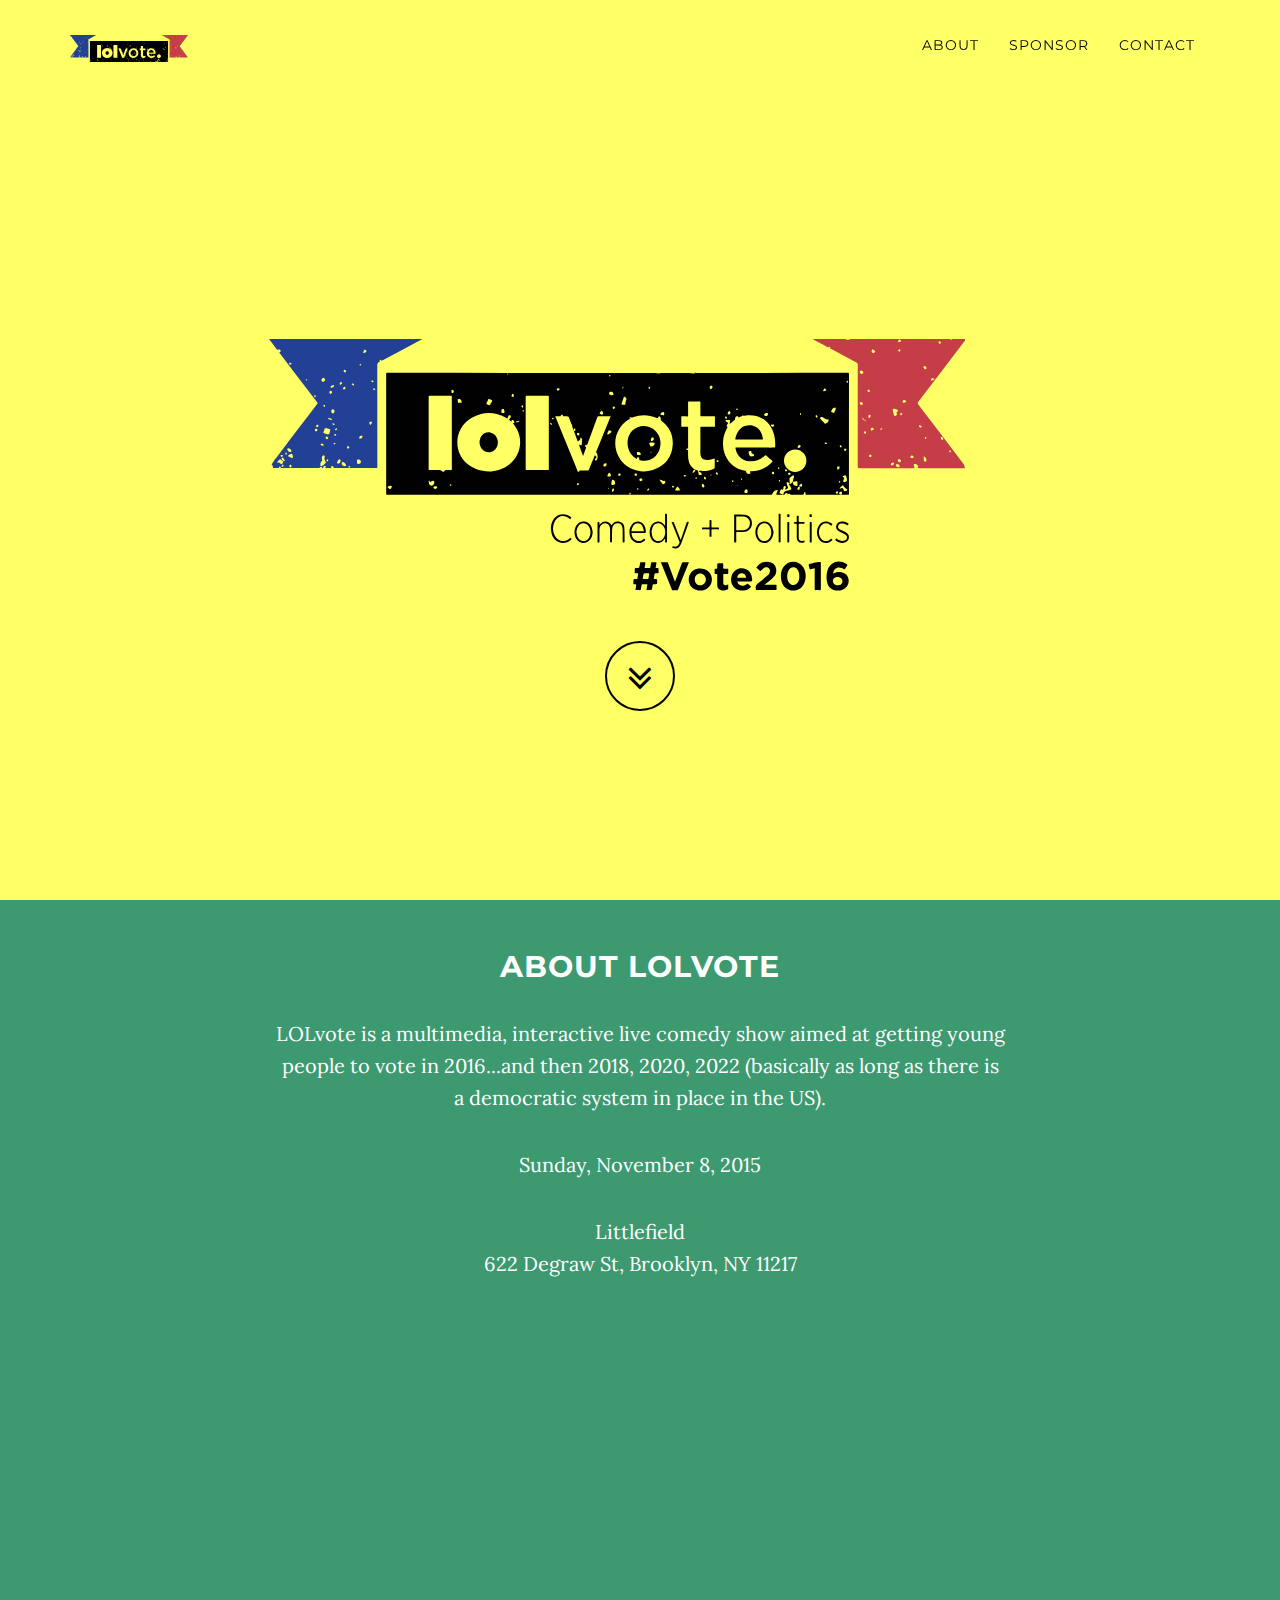
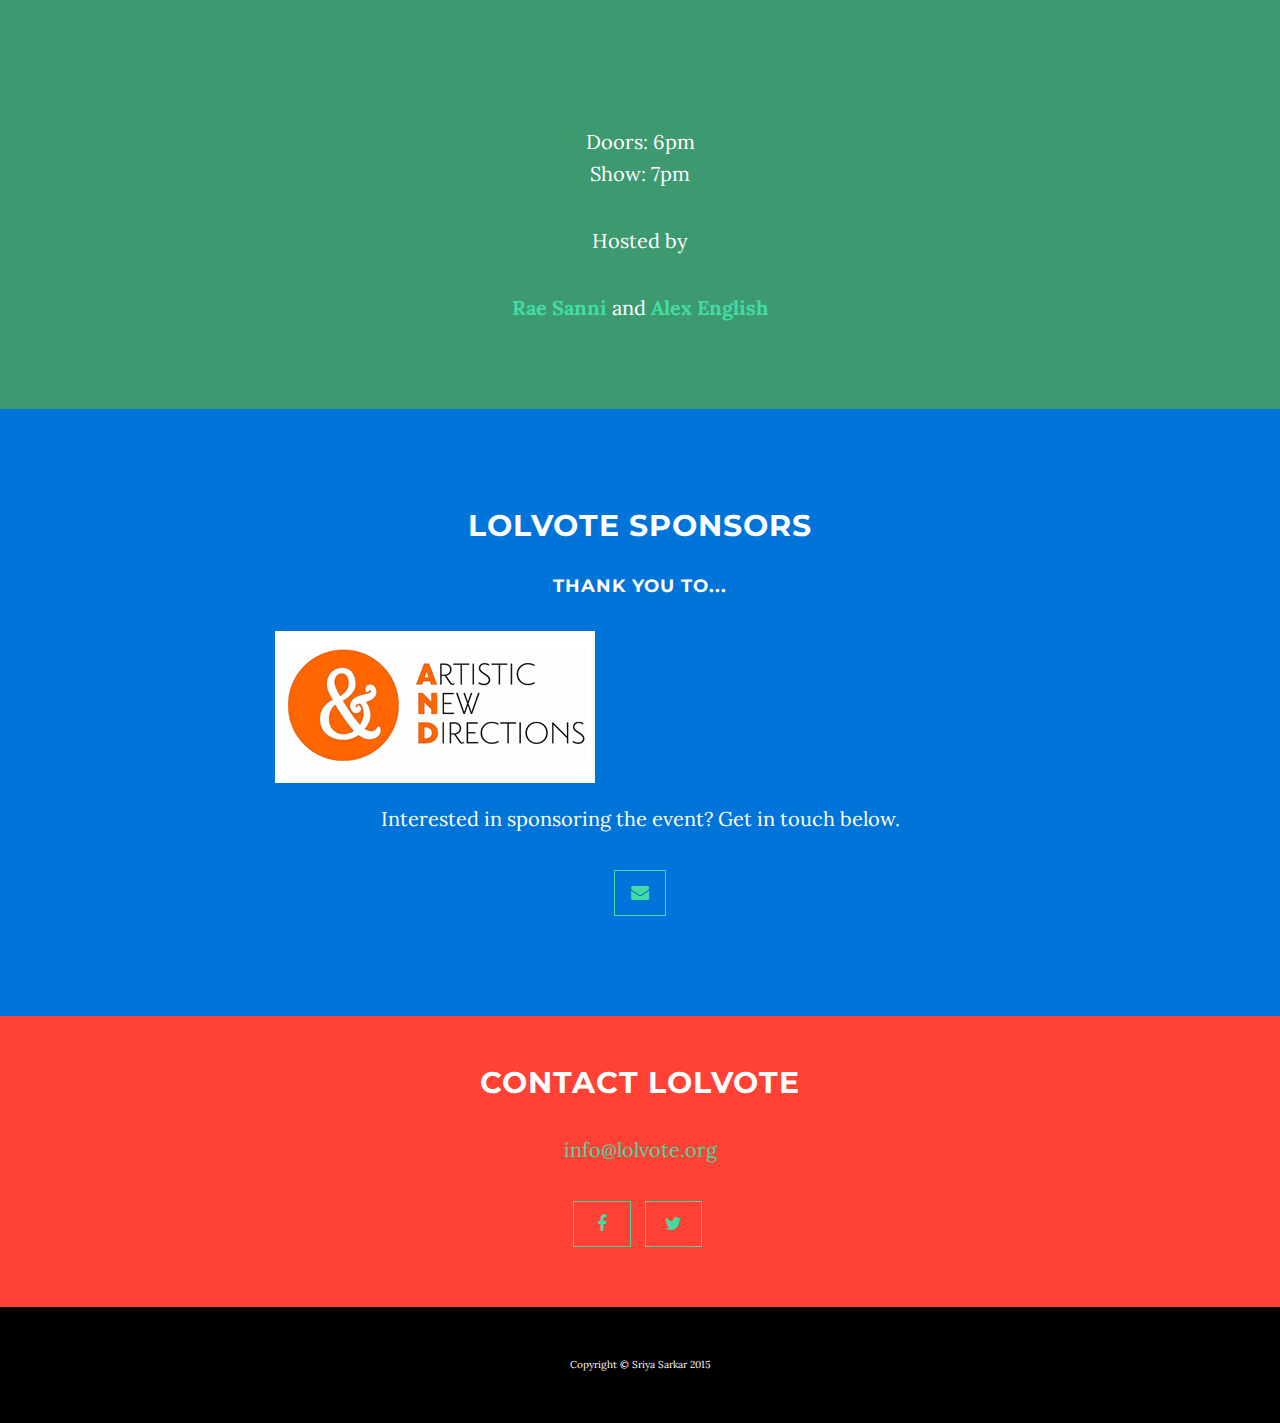
==== commit 3bf65c26: "changed img to text for hosts" ====
--- a/index.html
+++ b/index.html
@@ -10,6 +10,9 @@
     <meta name="author" content="">
 
     <title>LOLvote</title>
+
+    <link rel="shortcut icon" href="img/favicon.ico" type="image/x-icon">
+	<link rel="icon" href="img/favicon.ico" type="image/x-icon">
 
     <!-- Bootstrap Core CSS -->
     <link href="css/bootstrap.min.css" rel="stylesheet">
@@ -99,14 +102,7 @@
 	                </div>
 	                <p>Doors: 6pm<br>Show: 7pm</p>
 	                <p>Hosted by<br></p>
-		            <figure>
-		            	<img src="img/rae.jpg" alt="Host Rae Sanni">
-		               	<figcaption>Rae Sanni</figcaption>
-		            </figure>
-		            <figure>
-		                <img src="img/alex.jpg" alt="Host Alex English">
-		                <figcaption>Alex English</figcaption>
-		            </figure>
+	                <p><a href="https://www.twitter.com/raesanni"><strong>Rae Sanni</strong></a> and <a href="https://www.twitter.com/alex3nglish"><strong>Alex English</strong></a></p>
                 </div>
             </div>
         </div>
@@ -127,7 +123,7 @@
 
                 <div class="col-lg-8 col-lg-offset-2">
                     <br><p>Interested in sponsoring the event? Get in touch below.</p>
-                    <a href="mailto:lolvoteshow@gmail.com" class="btn btn-default btn-lg"><i class="fa fa-envelope"></i></a>
+                    <a href="mailto:info@lolvote.org" class="btn btn-default btn-lg"><i class="fa fa-envelope"></i></a>
                 </div>
             </div>
         </div>
@@ -140,7 +136,7 @@
                 <div class="col-lg-8 col-lg-offset-2">
                     <h2>Contact LOLvote</h2>
                 
-                    <p><a href="mailto:lolvoteshow@gmail.com">lolvoteshow@gmail.com</a>
+                    <p><a href="mailto:lolvoteshow@gmail.com">info@lolvote.org</a>
                     </p>
                     <ul class="list-inline banner-social-buttons">
                         <li>
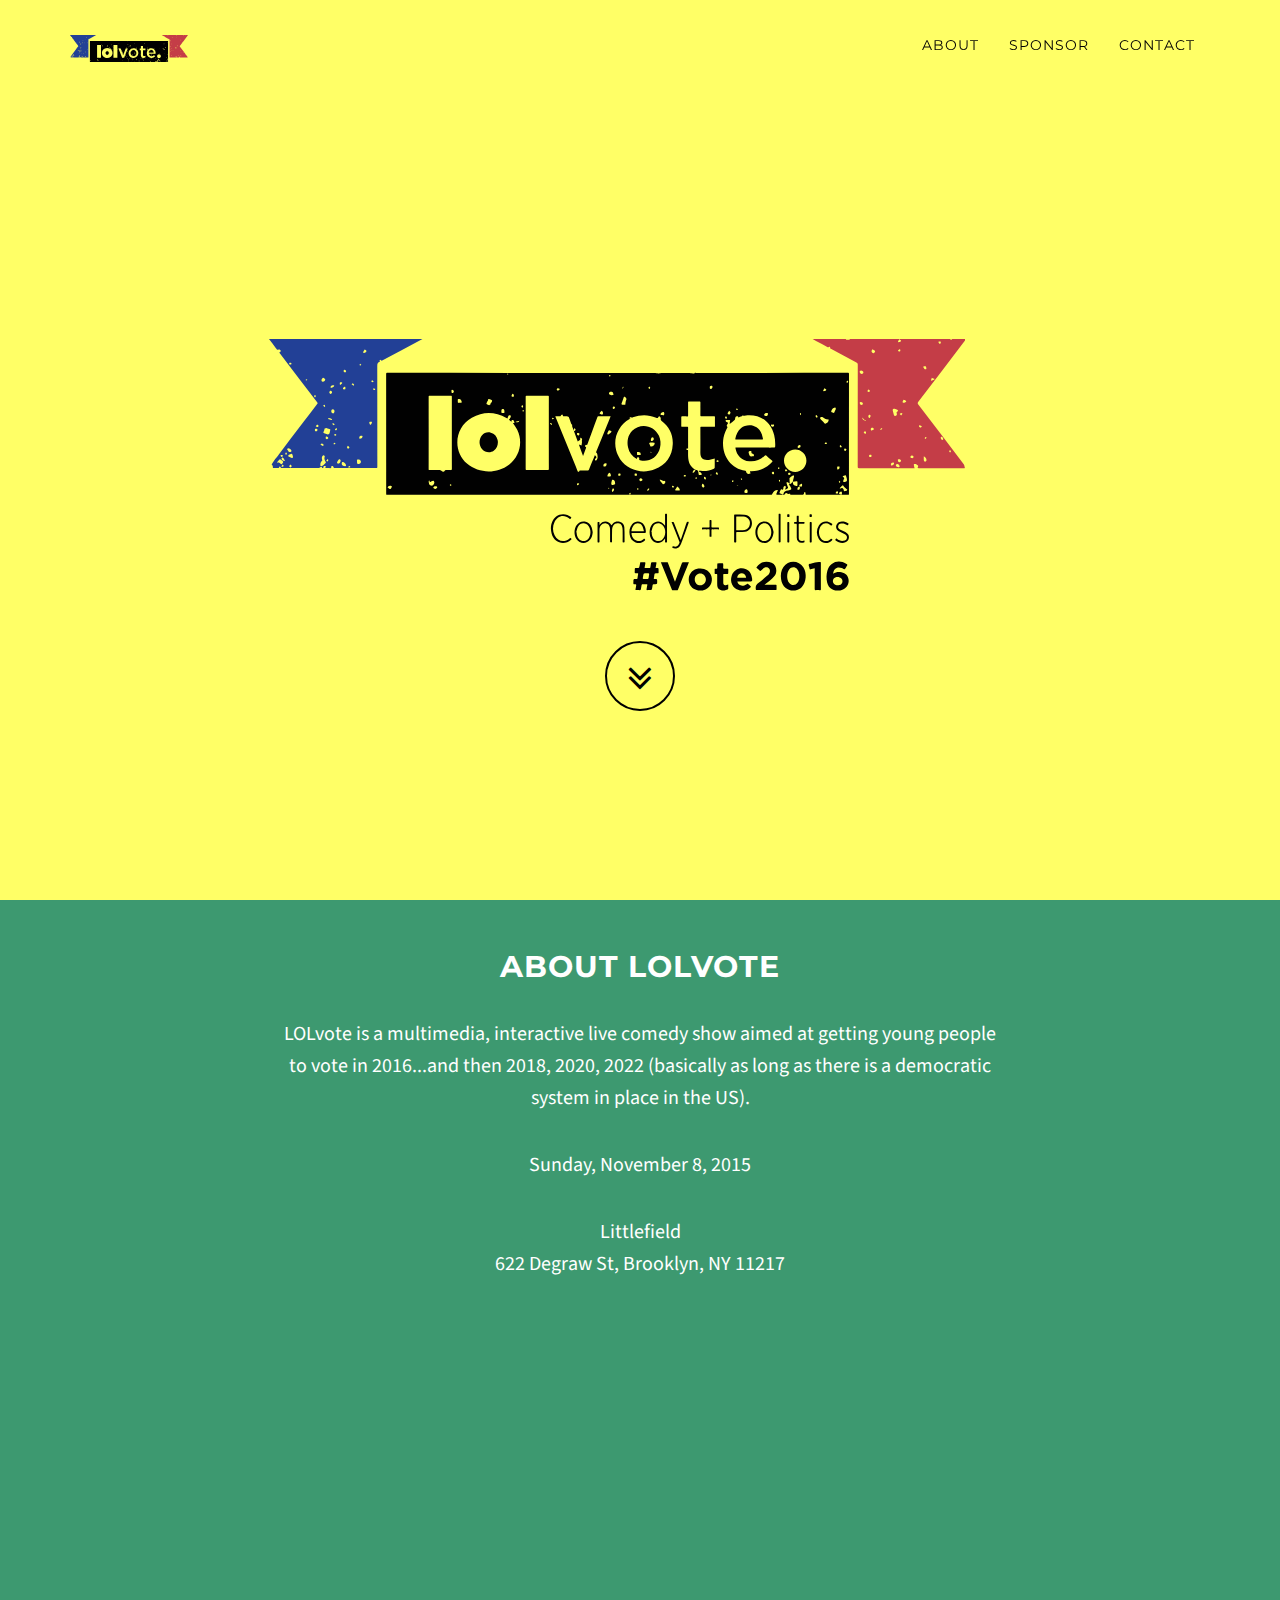
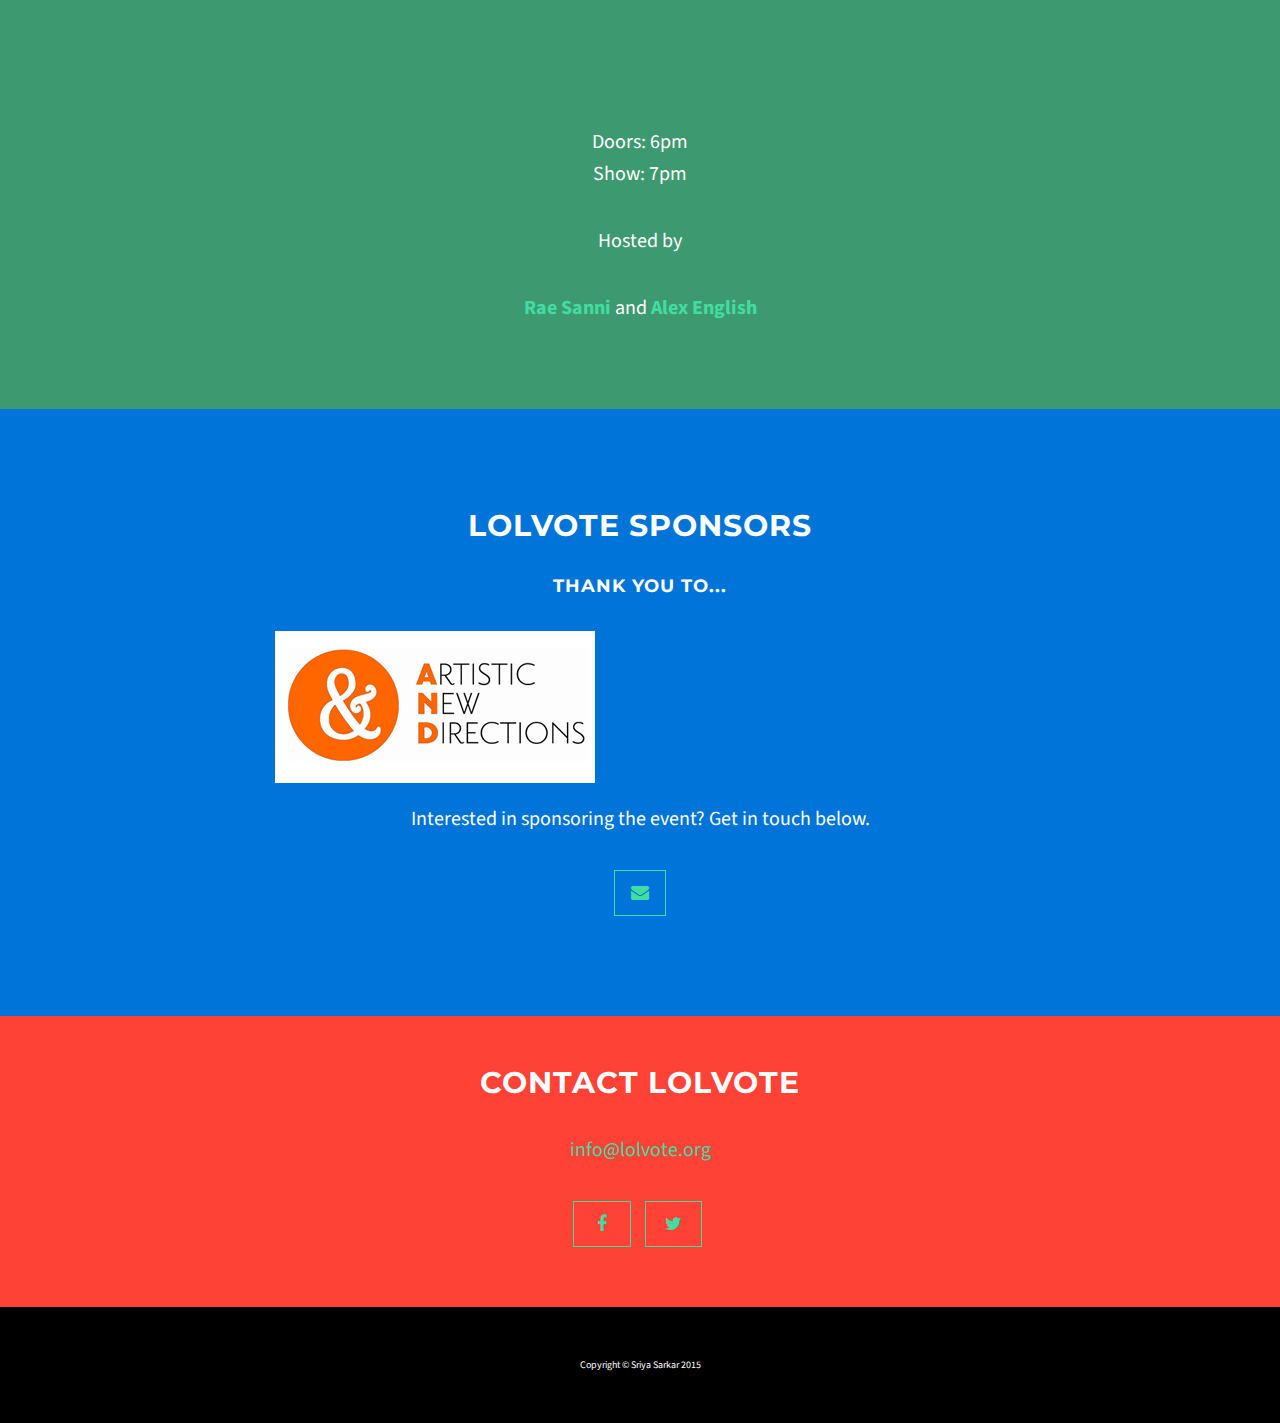
==== commit 7a443278: "more font changes" ====
--- a/index.html
+++ b/index.html
@@ -27,6 +27,7 @@
     <link href="font-awesome/css/font-awesome.min.css" rel="stylesheet" type="text/css">
     <link href="http://fonts.googleapis.com/css?family=Lora:400,700,400italic,700italic" rel="stylesheet" type="text/css">
     <link href="http://fonts.googleapis.com/css?family=Montserrat:400,700" rel="stylesheet" type="text/css">
+    <link href='https://fonts.googleapis.com/css?family=Source+Sans+Pro:400,400italic,600,600italic,300italic,300' rel='stylesheet' type='text/css'>
 
     <!-- HTML5 Shim and Respond.js IE8 support of HTML5 elements and media queries -->
     <!-- WARNING: Respond.js doesn't work if you view the page via file:// -->
--- a/css/grayscale.css
+++ b/css/grayscale.css
@@ -34,6 +34,8 @@
     margin: 0 0 25px;
     font-size: 18px;
     line-height: 1.5;
+    font-family: 'Source Sans Pro', sans-serif;
+    font-weight: 400;
 }
 
 @media(min-width:768px) {
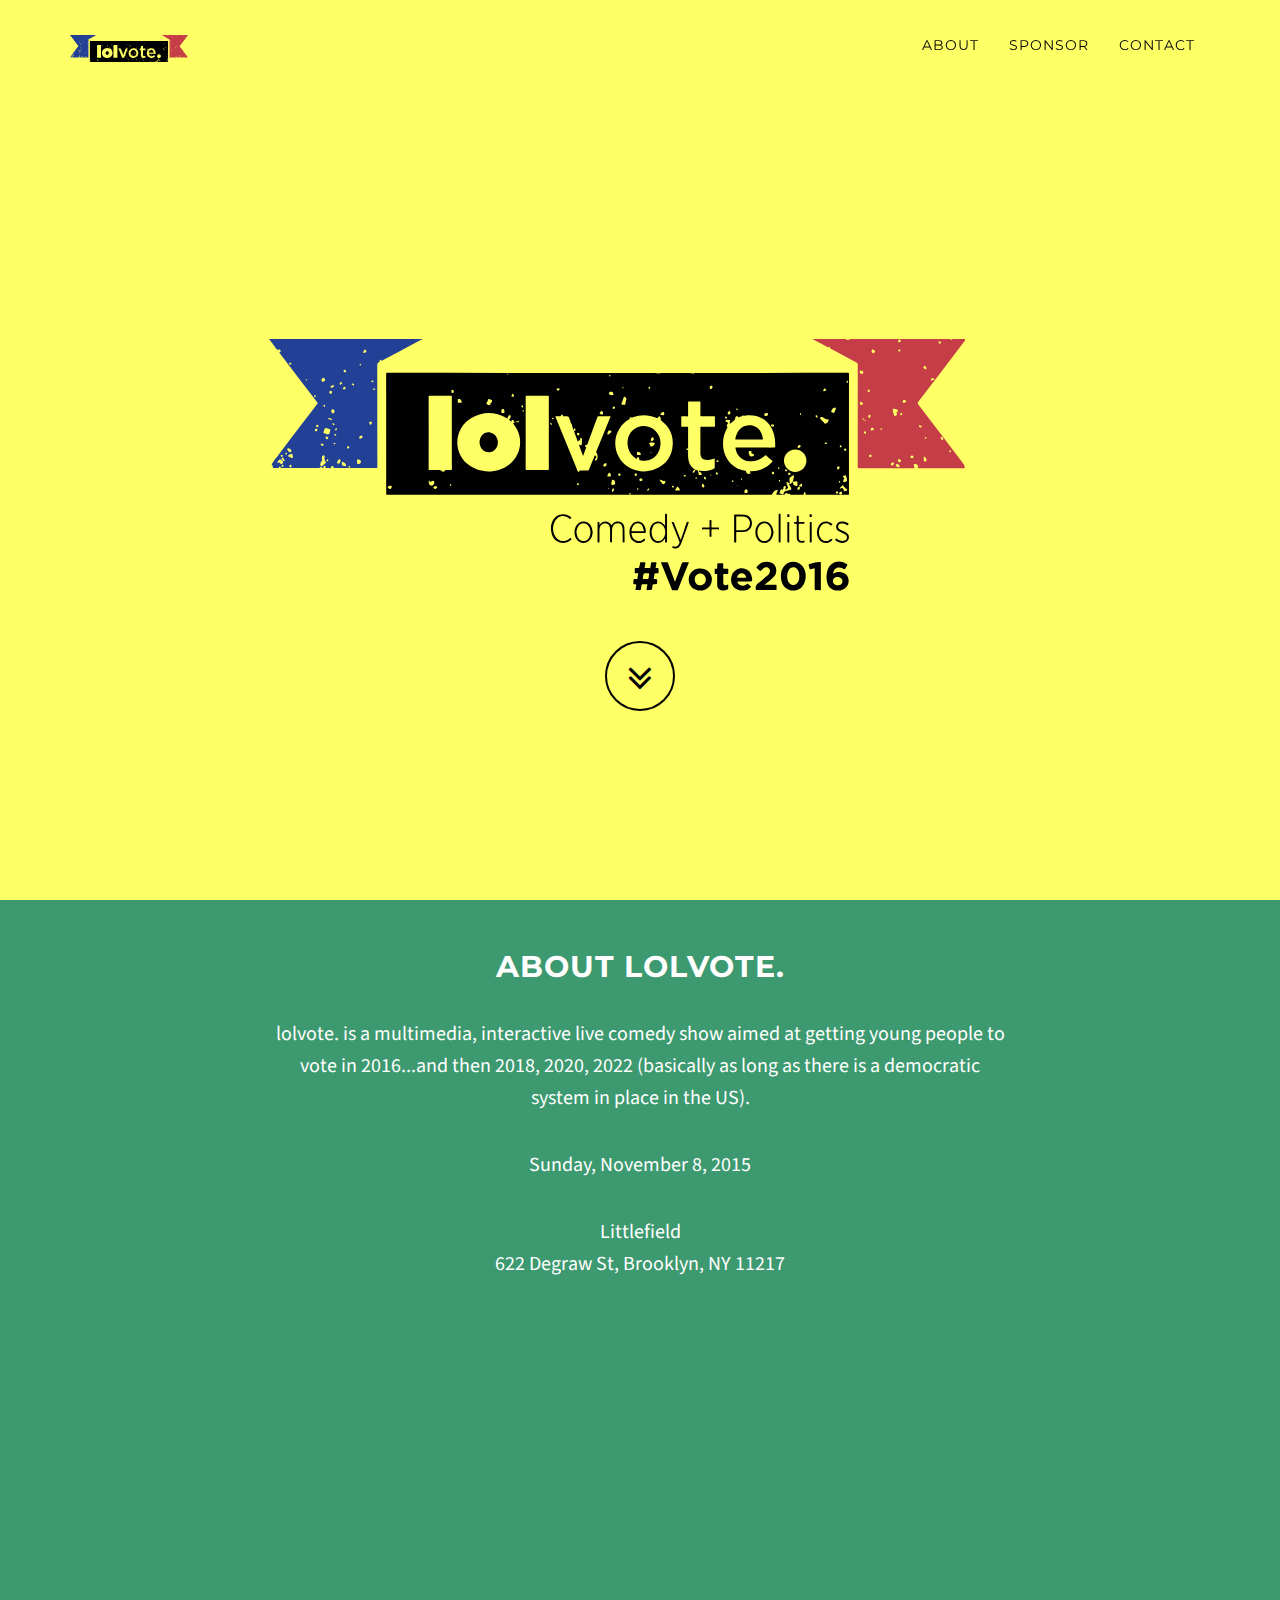
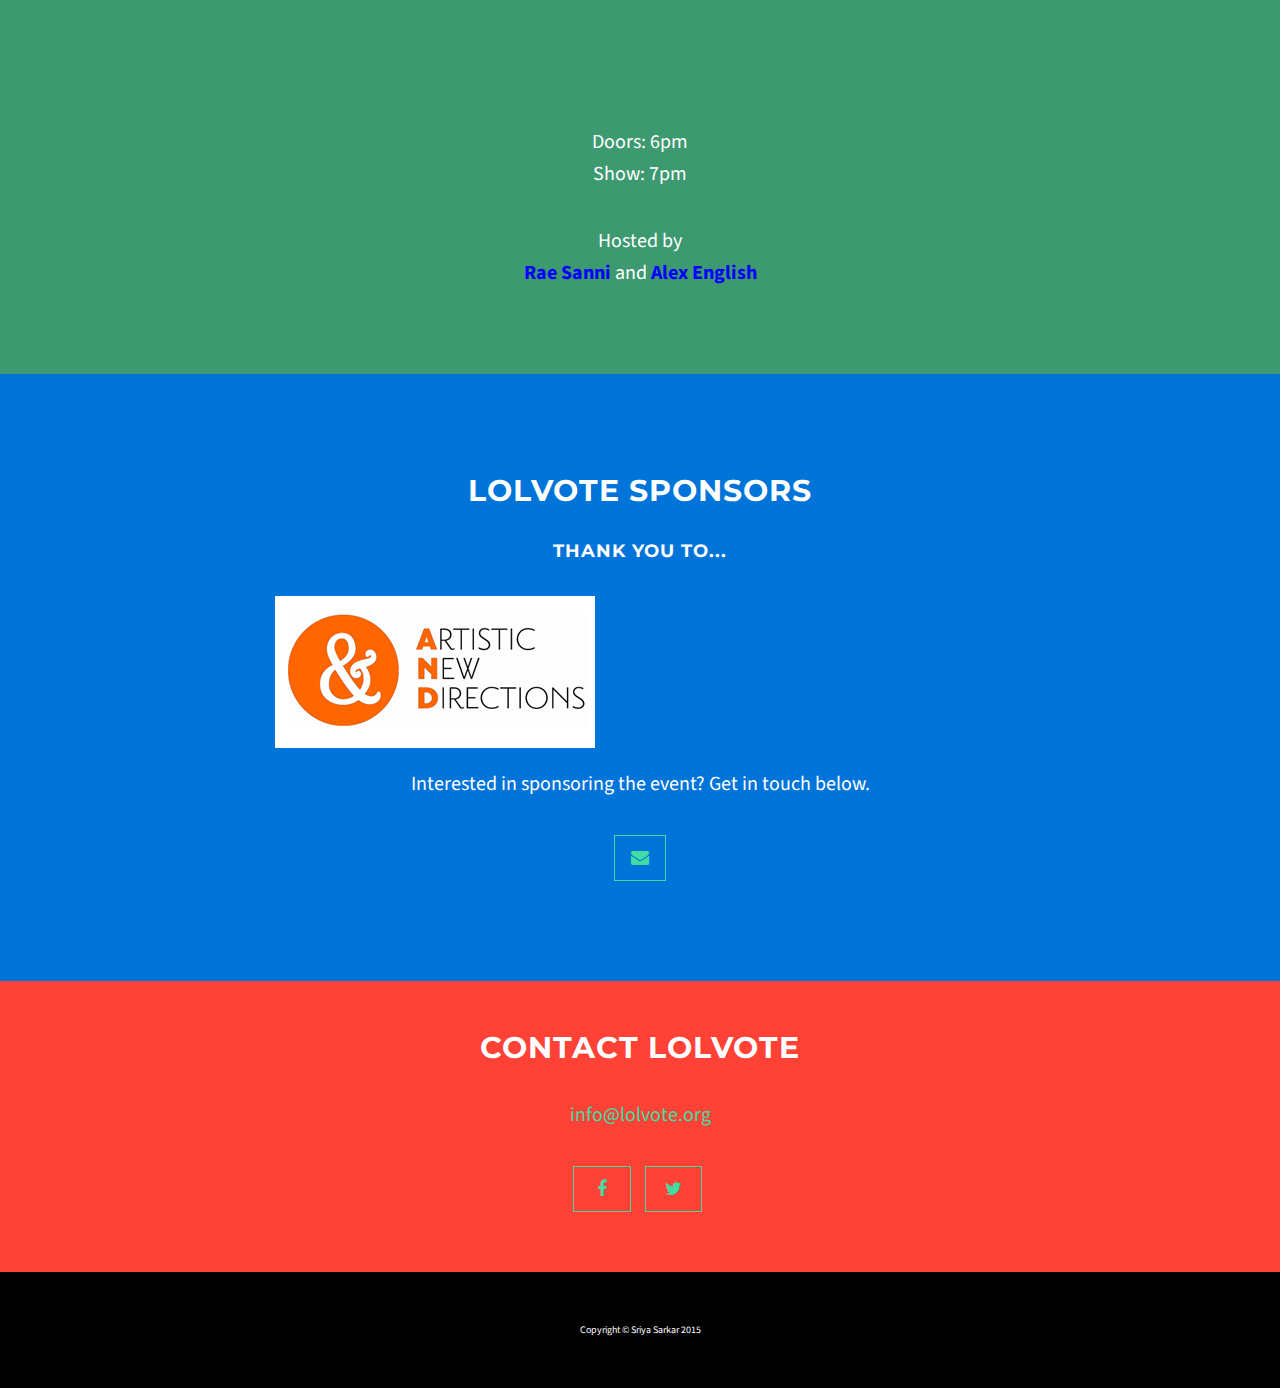
==== commit 8b04b0a4: "color change" ====
--- a/index.html
+++ b/index.html
@@ -94,16 +94,17 @@
         <div class="about-section">
             <div class="container">
                 <div class="col-lg-8 col-lg-offset-2">
-                    <h2>About LOLvote</h2>
-                    <p>LOLvote is a multimedia, interactive live comedy show aimed at getting young people to vote in 2016...and then 2018, 2020, 2022 (basically as long as there is a democratic system in place in the US).</p>
+                    <h2>About lolvote.</h2>
+                    <p>lolvote. is a multimedia, interactive live comedy show aimed at getting young people to vote in 2016...and then 2018, 2020, 2022 (basically as long as there is a democratic system in place in the US).</p>
 	                <p>Sunday, November 8, 2015</p>
 	                <p>Littlefield<br>622 Degraw St, Brooklyn, NY 11217</p>
 	                <div class="google-maps">
 	                	<iframe src="https://www.google.com/maps/embed?pb=!1m18!1m12!1m3!1d3025.768020010691!2d-73.9857150496394!3d40.67908004746555!2m3!1f0!2f0!3f0!3m2!1i1024!2i768!4f13.1!3m3!1m2!1s0x89c25a54ce206051%3A0x4f17f450c1faeadc!2sLittlefield!5e0!3m2!1sen!2sus!4v1445190623119" style="border:0" allowfullscreen></iframe>
 	                </div>
 	                <p>Doors: 6pm<br>Show: 7pm</p>
-	                <p>Hosted by<br></p>
-	                <p><a href="https://www.twitter.com/raesanni"><strong>Rae Sanni</strong></a> and <a href="https://www.twitter.com/alex3nglish"><strong>Alex English</strong></a></p>
+	                <p>Hosted by<br>
+	                	<a href="https://www.twitter.com/raesanni"><strong>Rae Sanni</strong></a> and <a href="https://www.twitter.com/alex3nglish"><strong>Alex English</strong></a>
+	                </p>
                 </div>
             </div>
         </div>
--- a/css/grayscale.css
+++ b/css/grayscale.css
@@ -288,6 +288,10 @@
     -o-background-size: cover;
 }
 
+#about a {
+    color: blue;
+}
+
 .google-maps {
     position: relative;
     padding-bottom: 56.25%; //This is the aspect ratio
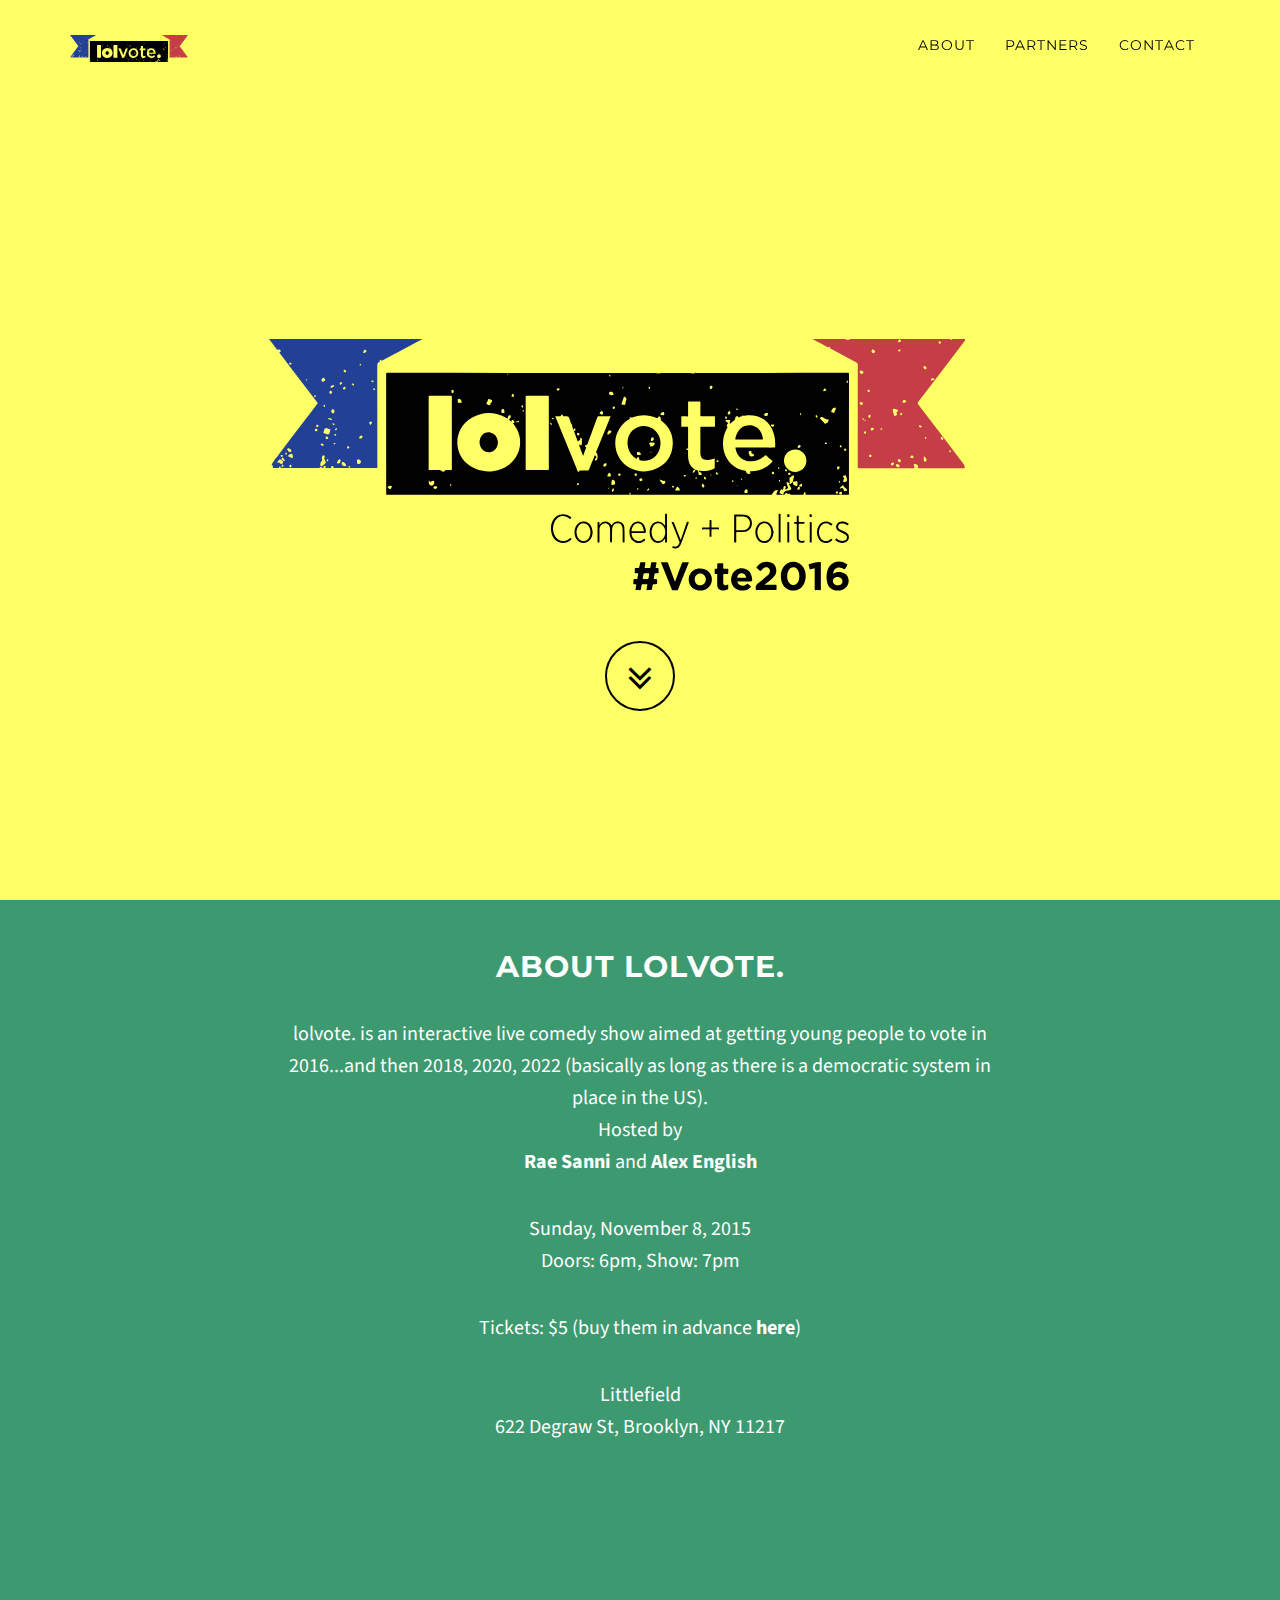
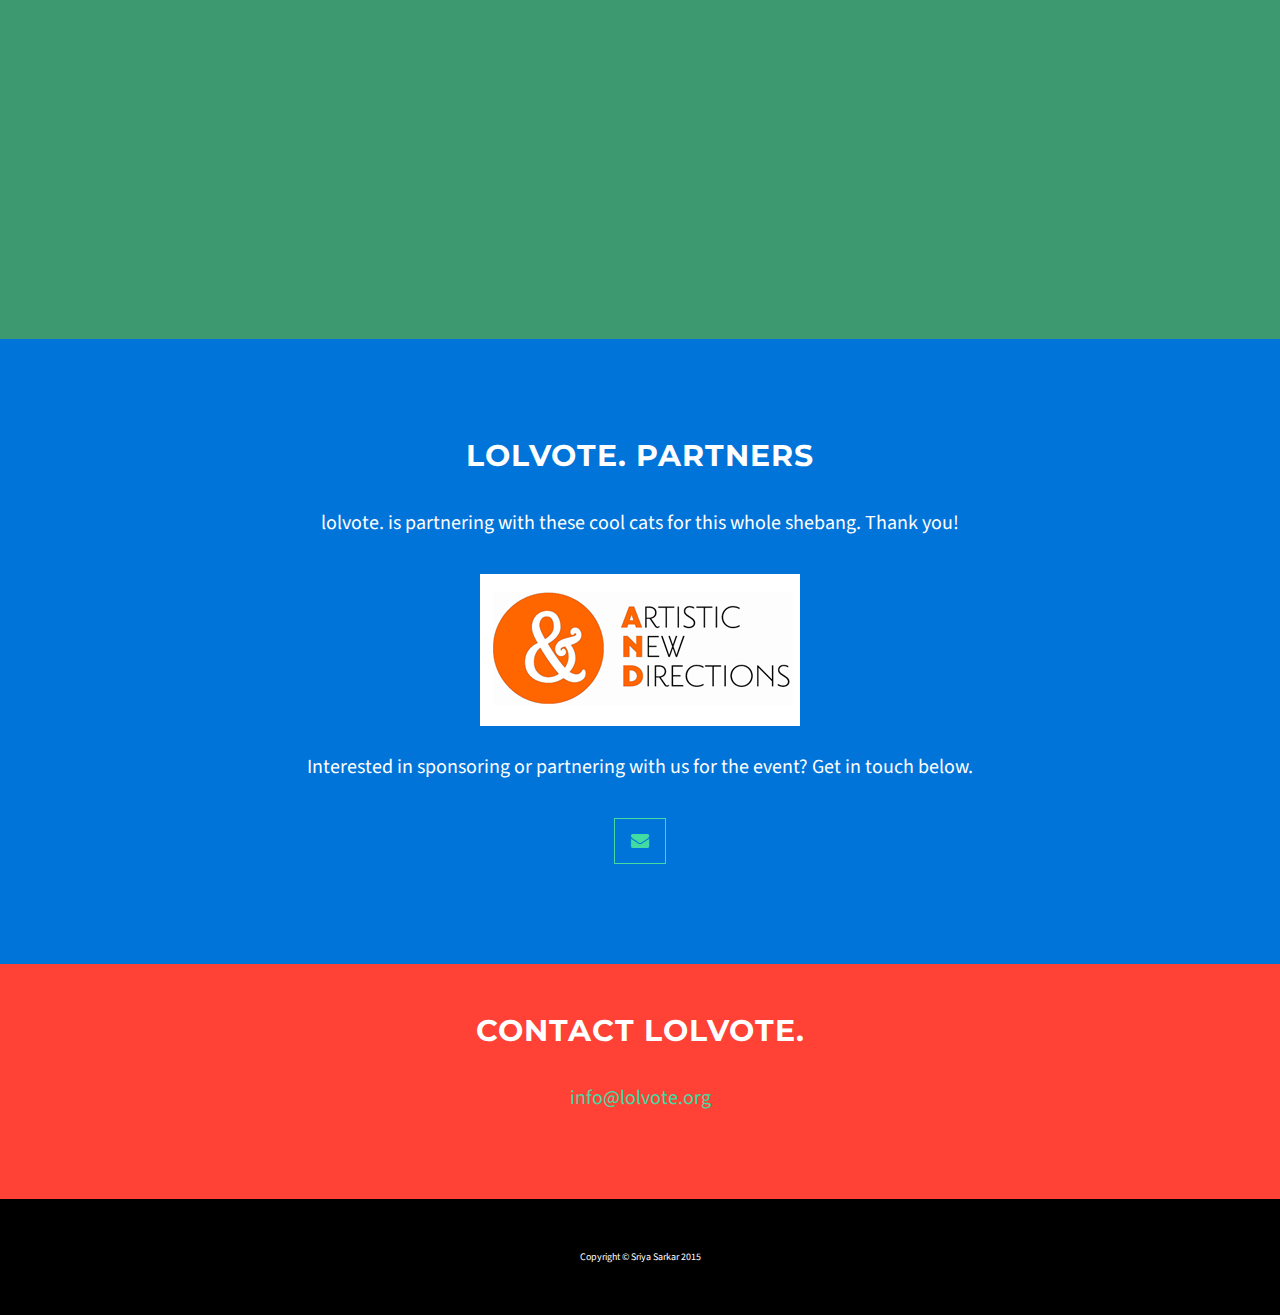
==== commit 13e5047a: "final changes" ====
--- a/index.html
+++ b/index.html
@@ -61,7 +61,7 @@
                         <a class="page-scroll" href="#about">About</a>
                     </li>
                     <li>
-                        <a class="page-scroll" href="#sponsor">Sponsor</a>
+                        <a class="page-scroll" href="#sponsor">Partners</a>
                     </li>
                     <li>
                         <a class="page-scroll" href="#contact">Contact</a>
@@ -95,16 +95,16 @@
             <div class="container">
                 <div class="col-lg-8 col-lg-offset-2">
                     <h2>About lolvote.</h2>
-                    <p>lolvote. is a multimedia, interactive live comedy show aimed at getting young people to vote in 2016...and then 2018, 2020, 2022 (basically as long as there is a democratic system in place in the US).</p>
-	                <p>Sunday, November 8, 2015</p>
+                    <p>lolvote. is an interactive live comedy show aimed at getting young people to vote in 2016...and then 2018, 2020, 2022 (basically as long as there is a democratic system in place in the US).<br>
+                    	Hosted by<br>
+	                	<a href="https://www.twitter.com/raesanni">Rae Sanni</a> and <a href="https://www.twitter.com/alex3nglish">Alex English</a>
+	                </p>
+	                <p>Sunday, November 8, 2015<br>Doors: 6pm, Show: 7pm</p>
+	                <p>Tickets: $5 (buy them in advance <a href="https://www.ticketfly.com/purchase/event/987975?_ga=1.2514864.1036708874.1445362317")>here</a>)</p>
 	                <p>Littlefield<br>622 Degraw St, Brooklyn, NY 11217</p>
 	                <div class="google-maps">
 	                	<iframe src="https://www.google.com/maps/embed?pb=!1m18!1m12!1m3!1d3025.768020010691!2d-73.9857150496394!3d40.67908004746555!2m3!1f0!2f0!3f0!3m2!1i1024!2i768!4f13.1!3m3!1m2!1s0x89c25a54ce206051%3A0x4f17f450c1faeadc!2sLittlefield!5e0!3m2!1sen!2sus!4v1445190623119" style="border:0" allowfullscreen></iframe>
-	                </div>
-	                <p>Doors: 6pm<br>Show: 7pm</p>
-	                <p>Hosted by<br>
-	                	<a href="https://www.twitter.com/raesanni"><strong>Rae Sanni</strong></a> and <a href="https://www.twitter.com/alex3nglish"><strong>Alex English</strong></a>
-	                </p>
+	                </div>	                       
                 </div>
             </div>
         </div>
@@ -115,16 +115,16 @@
         <div class="sponsor-section">
             <div class="container">
                 <div class="col-lg-8 col-lg-offset-2">
-                    <h2>LOLvote Sponsors</h2>
+                    <h2>lolvote. Partners</h2>
                 </div>
 
                 <div class="col-lg-8 col-lg-offset-2">
-                    <h4>Thank you to...</h4>
-                    <img class="img-responsive" src="img/and.png">
+                    <p>lolvote. is partnering with these cool cats for this whole shebang. Thank you!</p>
+                    <a href="http://www.artisticnewdirections.org/"><img class="img-responsive" src="img/and.png"></a>
                 </div>
 
                 <div class="col-lg-8 col-lg-offset-2">
-                    <br><p>Interested in sponsoring the event? Get in touch below.</p>
+                    <br><p>Interested in sponsoring or partnering with us for the event? Get in touch below.</p>
                     <a href="mailto:info@lolvote.org" class="btn btn-default btn-lg"><i class="fa fa-envelope"></i></a>
                 </div>
             </div>
@@ -136,25 +136,22 @@
         <div class="contact-section">
             <div class="container">
                 <div class="col-lg-8 col-lg-offset-2">
-                    <h2>Contact LOLvote</h2>
+                    <h2>Contact lolvote.</h2>
                 
                     <p><a href="mailto:lolvoteshow@gmail.com">info@lolvote.org</a>
                     </p>
-                    <ul class="list-inline banner-social-buttons">
+                    <!--<ul class="list-inline banner-social-buttons">
                         <li>
                             <a class="btn btn-default btn-lg" href="#"><i class="fa fa-facebook fa-fw"></i></a>
                         </li>
                         <li>
                             <a class="btn btn-default btn-lg" href="#"><i class="fa fa-twitter fa-fw"></i></a>
                         </li>
-                    </ul>
+                    </ul>-->
                 </div>
             </div>
         </div>
     </section>
-
-    <!-- Map Section 
-   <div id="map"></div> -->
 
     <!-- Footer -->
     <footer>
@@ -172,9 +169,6 @@
     <!-- Plugin JavaScript -->
     <script src="js/jquery.easing.min.js"></script>
 
-    <!-- Google Maps API Key - Use your own API key to enable the map feature. More information on the Google Maps API can be found at https://developers.google.com/maps/ -->
-    <!--<script type="text/javascript" src="https://maps.googleapis.com/maps/api/js?key=AIzaSyCRngKslUGJTlibkQ3FkfTxj3Xss1UlZDA&sensor=false"></script> -->
-
     <!-- Custom Theme JavaScript -->
     <script src="js/grayscale.js"></script>
 
--- a/css/grayscale.css
+++ b/css/grayscale.css
@@ -128,6 +128,17 @@
     .navbar-header {
         background-color: white;
         color: black;
+    }
+
+    .nav {
+        background-color: white;
+        background-size: cover;
+        
+    }
+
+    .nav a {
+        color: black;
+        text-align: center;
     }
 } 
 
@@ -288,8 +299,13 @@
     -o-background-size: cover;
 }
 
-#about a {
-    color: blue;
+.about-section a {
+    color:white;
+    font-weight: bold;
+}
+
+.about-section a:hover {
+    color: #C0C0C0;
 }
 
 .google-maps {
@@ -306,23 +322,6 @@
     left: 0;
     width: 100%;
     height: 100%;
-}
-
-figure {
-    display: inline-block;
-}
-
-figcaption {
-    text-align: left;
-    font-family: Montserrat,"Helvetica Neue",Helvetica,Arial,sans-serif;
-}
-
-figure:hover {
-    background: (255, 255, 255, .8);
-    -webkit-transition: background .3s ease-in-out;
-    -moz-transition: background .3s ease-in-out;
-    transition: background .3s ease-in-out;
-
 }
 
 .sponsor-section {
@@ -337,6 +336,11 @@
     -o-background-size: cover;
 }
 
+.sponsor-section a {
+    display: inline-block;
+
+}
+
 .contact-section {
     width: 100%;
     padding: 50px 0;
@@ -349,12 +353,6 @@
     -o-background-size: cover;
 }
 
-#map {
-    width: 100%;
-    height: 200px;
-    margin-top: 100px;
-}
-
 @media(min-width:767px) {
     .content-section {
         padding-top: 0;
@@ -362,11 +360,6 @@
 
     .sponsor-section {
         padding: 100px 0;
-    }
-
-    #map {
-        height: 400px;
-        margin-top: 250px;
     }
 }
 
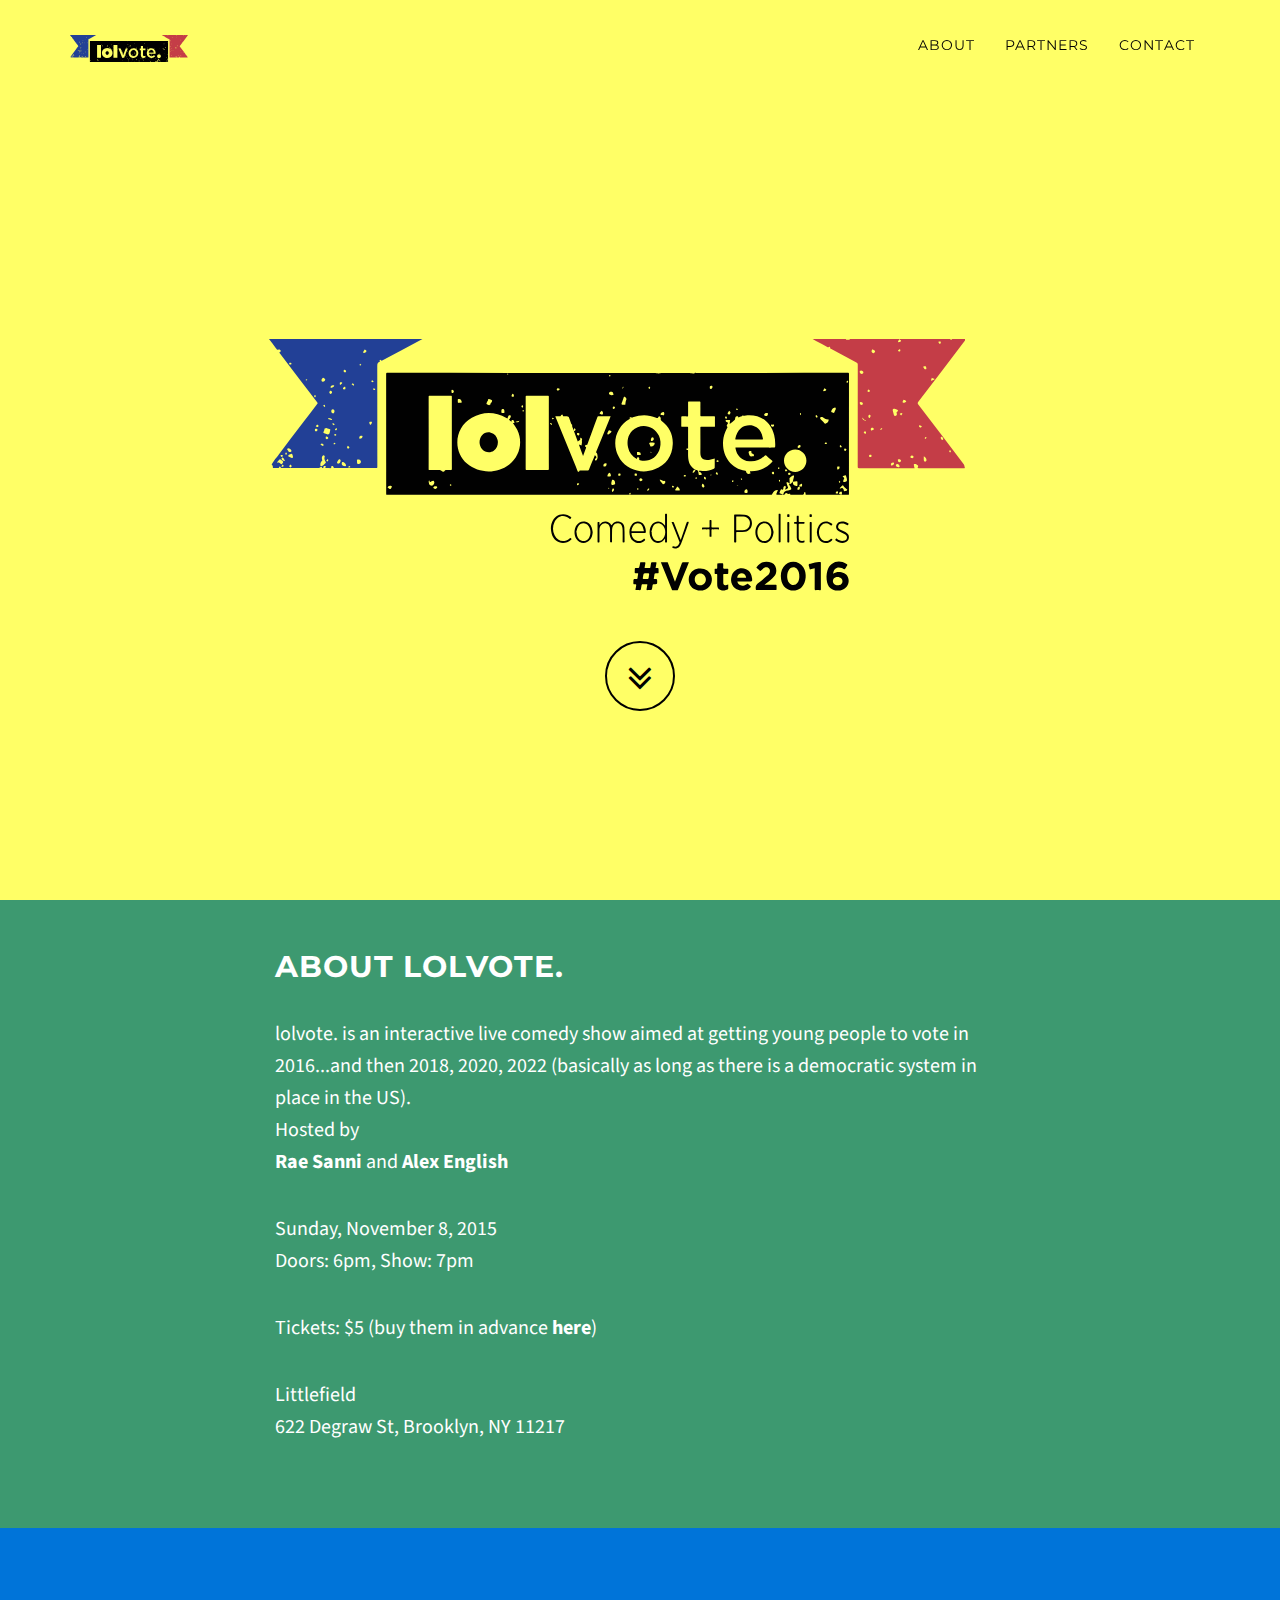
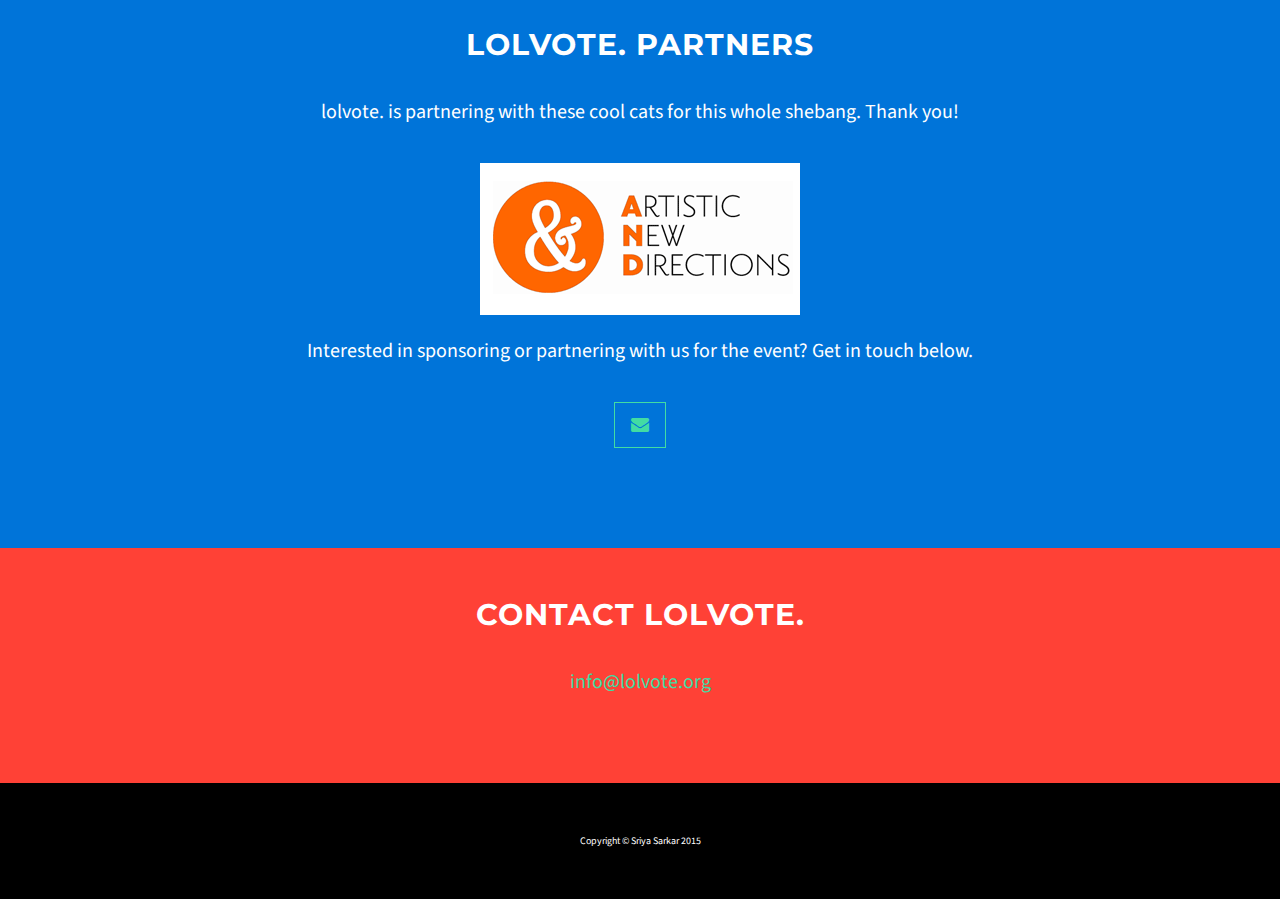
==== commit a6148bb8: "commit" ====
--- a/index.html
+++ b/index.html
@@ -94,14 +94,16 @@
         <div class="about-section">
             <div class="container">
                 <div class="col-lg-8 col-lg-offset-2">
-                    <h2>About lolvote.</h2>
-                    <p>lolvote. is an interactive live comedy show aimed at getting young people to vote in 2016...and then 2018, 2020, 2022 (basically as long as there is a democratic system in place in the US).<br>
-                    	Hosted by<br>
-	                	<a href="https://www.twitter.com/raesanni">Rae Sanni</a> and <a href="https://www.twitter.com/alex3nglish">Alex English</a>
-	                </p>
-	                <p>Sunday, November 8, 2015<br>Doors: 6pm, Show: 7pm</p>
-	                <p>Tickets: $5 (buy them in advance <a href="https://www.ticketfly.com/purchase/event/987975?_ga=1.2514864.1036708874.1445362317")>here</a>)</p>
-	                <p>Littlefield<br>622 Degraw St, Brooklyn, NY 11217</p>
+                	<div class="text">
+	                    <h2>About lolvote.</h2>
+	                    <p>lolvote. is an interactive live comedy show aimed at getting young people to vote in 2016...and then 2018, 2020, 2022 (basically as long as there is a democratic system in place in the US).<br>
+	                    	Hosted by<br>
+		                	<a href="https://www.twitter.com/raesanni">Rae Sanni</a> and <a href="https://www.twitter.com/alex3nglish">Alex English</a>
+		                </p>
+		                <p>Sunday, November 8, 2015<br>Doors: 6pm, Show: 7pm</p>
+		                <p>Tickets: $5 (buy them in advance <a href="https://www.ticketfly.com/purchase/event/987975?_ga=1.2514864.1036708874.1445362317")>here</a>)</p>
+		                <p>Littlefield<br>622 Degraw St, Brooklyn, NY 11217</p>
+		            </div>
 	                <div class="google-maps">
 	                	<iframe src="https://www.google.com/maps/embed?pb=!1m18!1m12!1m3!1d3025.768020010691!2d-73.9857150496394!3d40.67908004746555!2m3!1f0!2f0!3f0!3m2!1i1024!2i768!4f13.1!3m3!1m2!1s0x89c25a54ce206051%3A0x4f17f450c1faeadc!2sLittlefield!5e0!3m2!1sen!2sus!4v1445190623119" style="border:0" allowfullscreen></iframe>
 	                </div>	                       
--- a/css/grayscale.css
+++ b/css/grayscale.css
@@ -299,6 +299,11 @@
     -o-background-size: cover;
 }
 
+.about-section .text, .about-section .google-maps {
+    text-align: left;
+    display: inline;
+}
+
 .about-section a {
     color:white;
     font-weight: bold;
@@ -336,8 +341,9 @@
     -o-background-size: cover;
 }
 
-.sponsor-section a {
+.sponsor-section .img-responsive {
     display: inline-block;
+    margin: 0 auto;
 
 }
 
